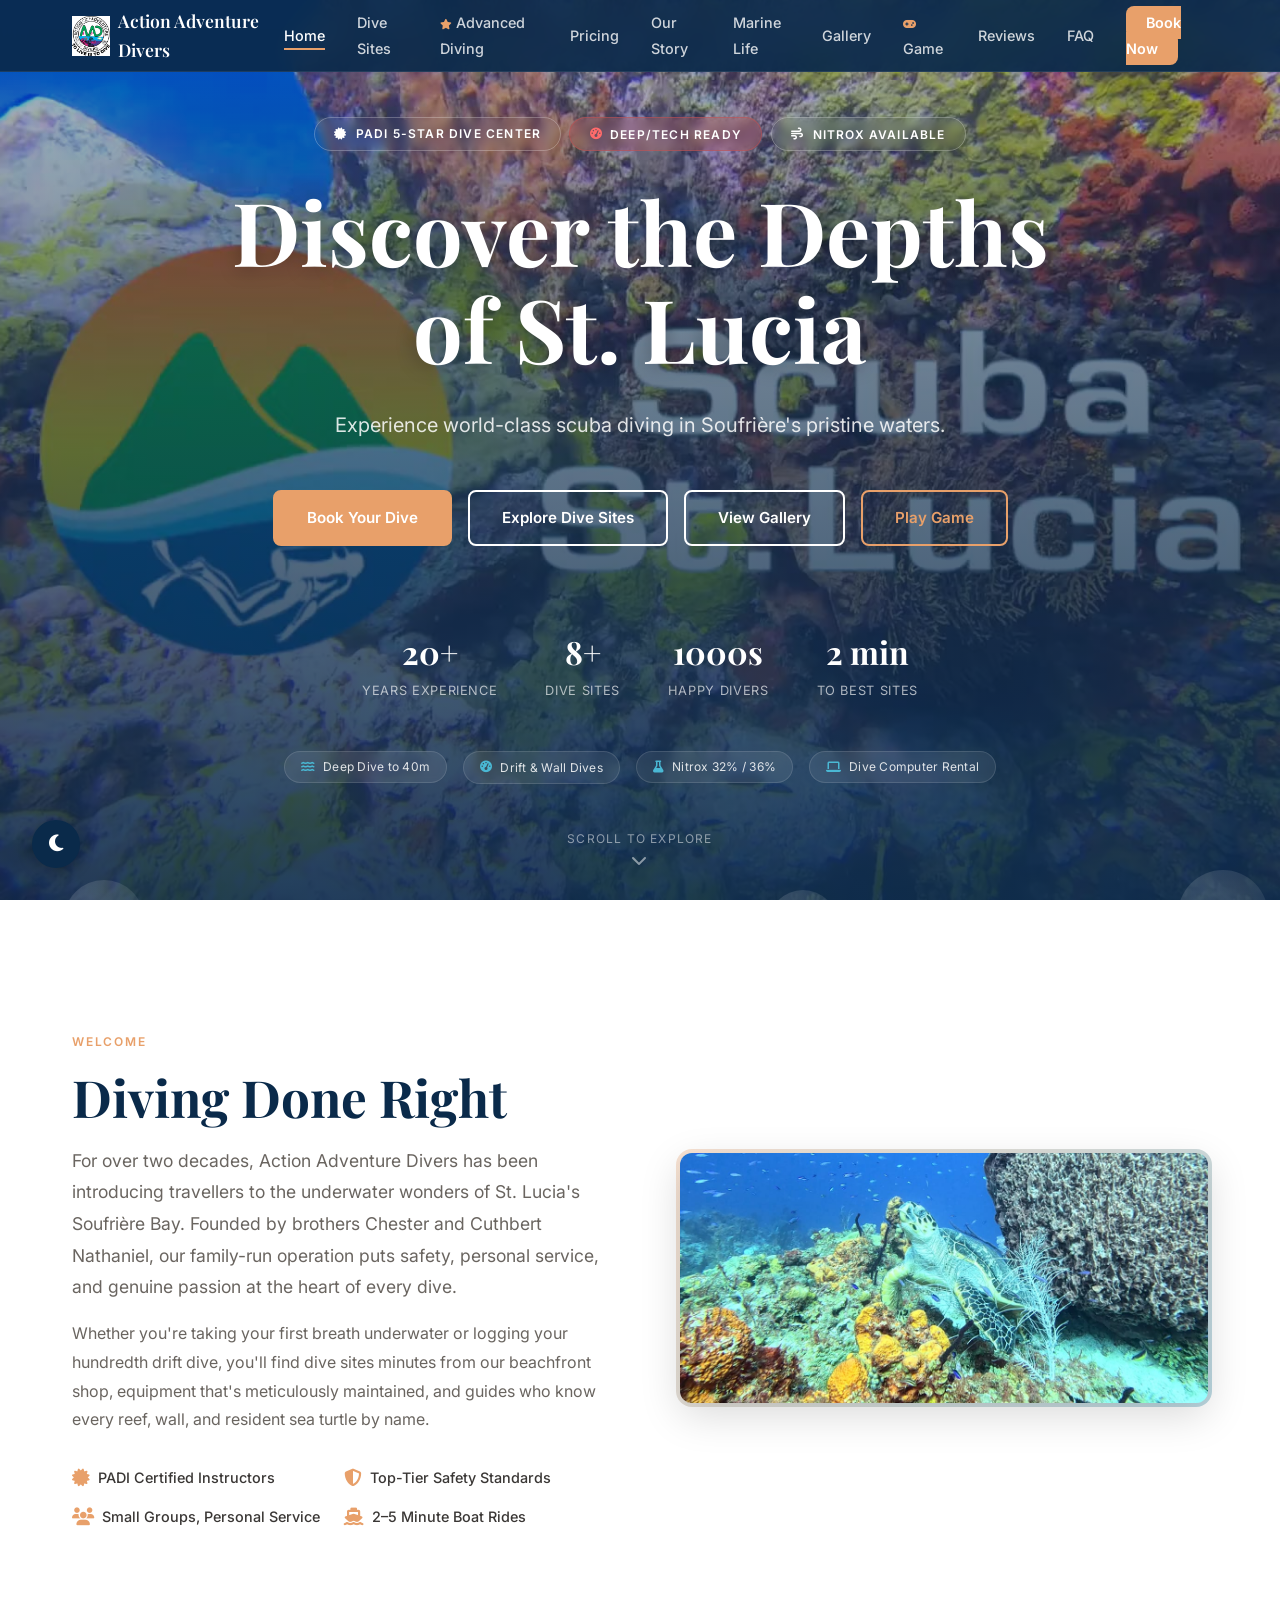
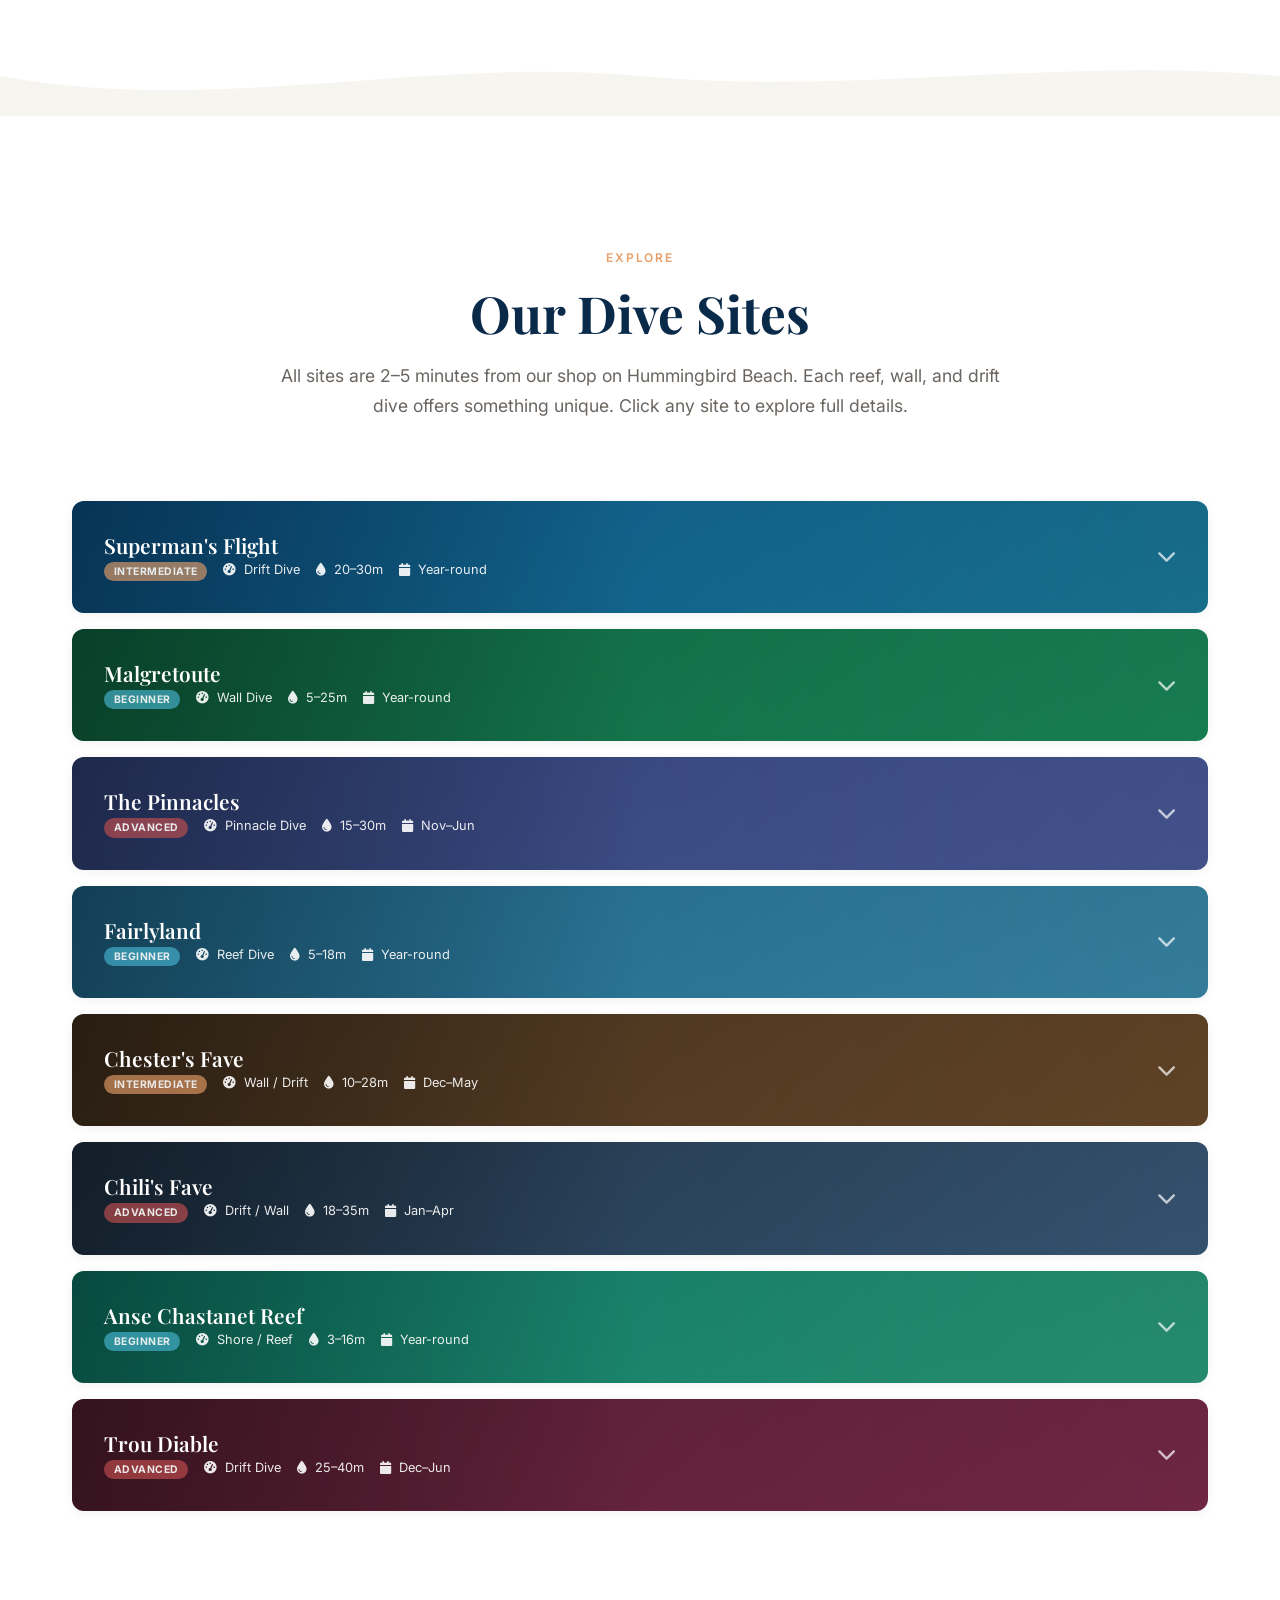
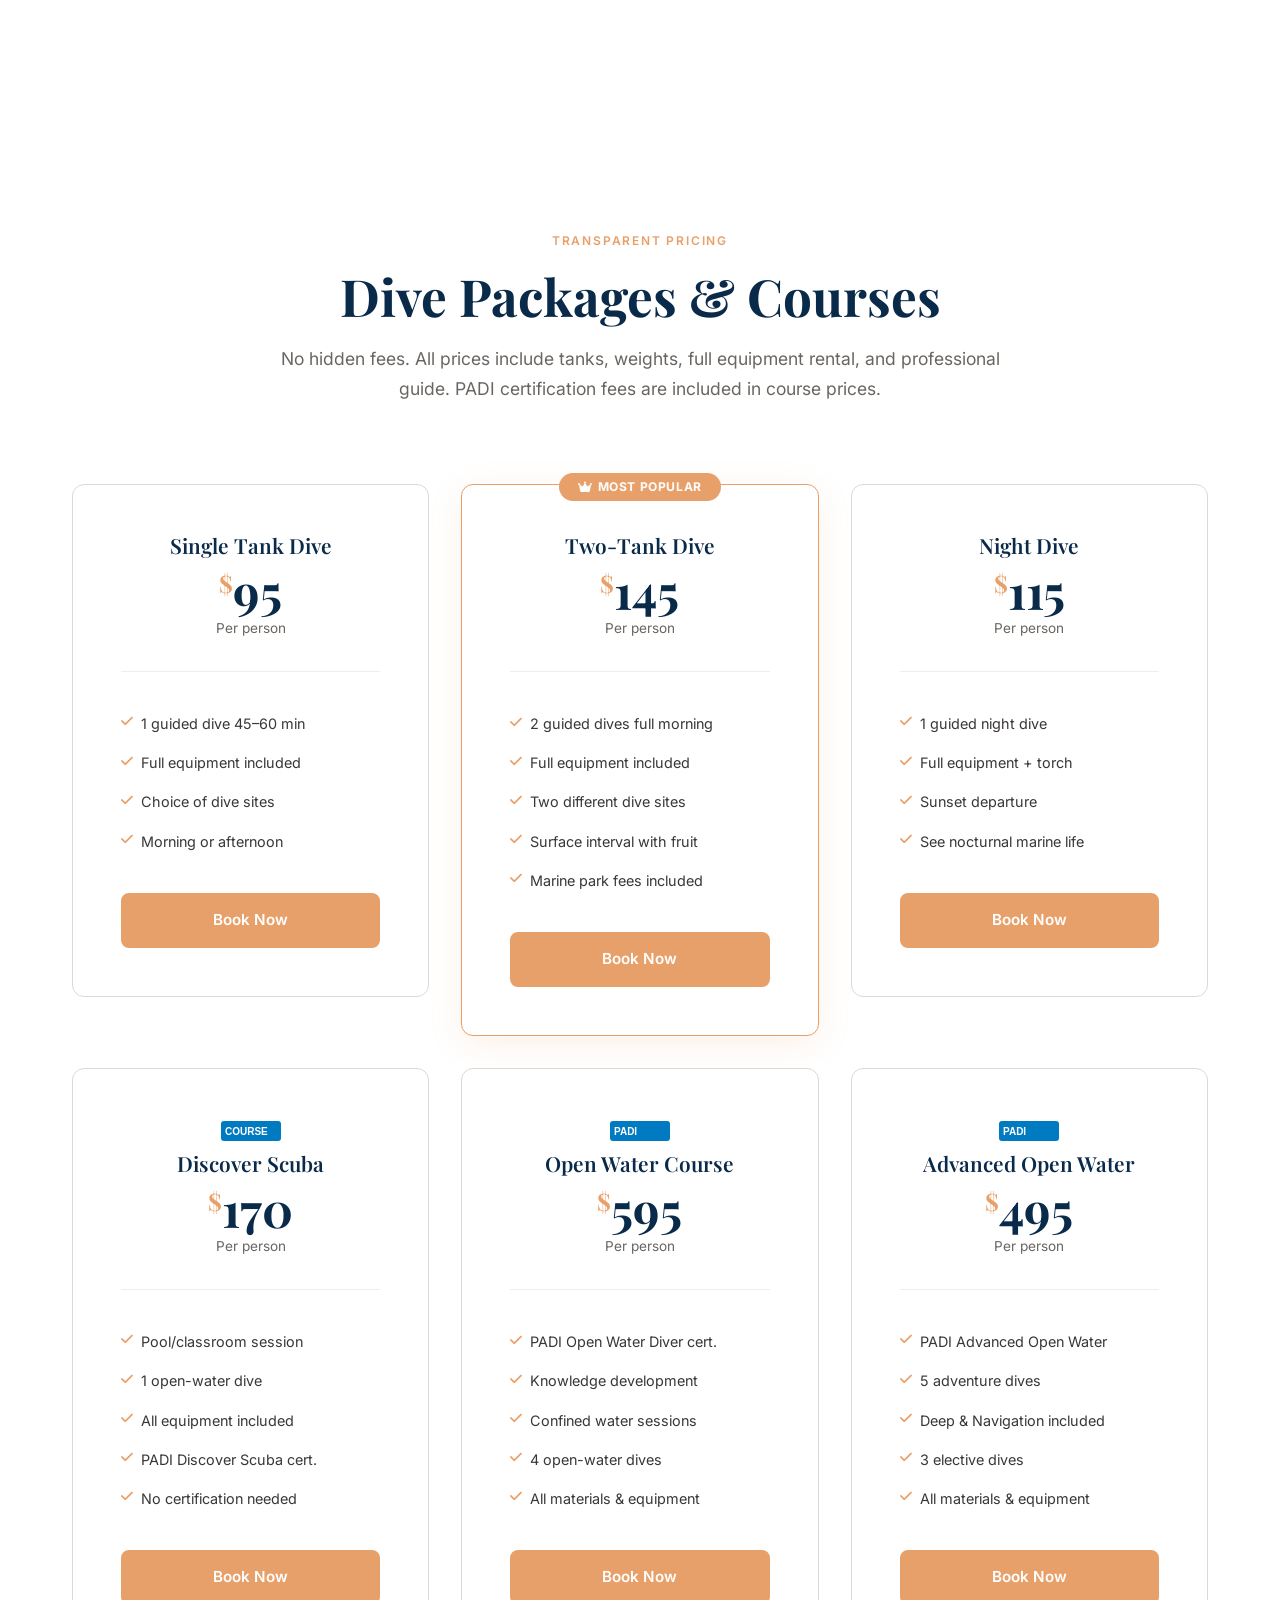
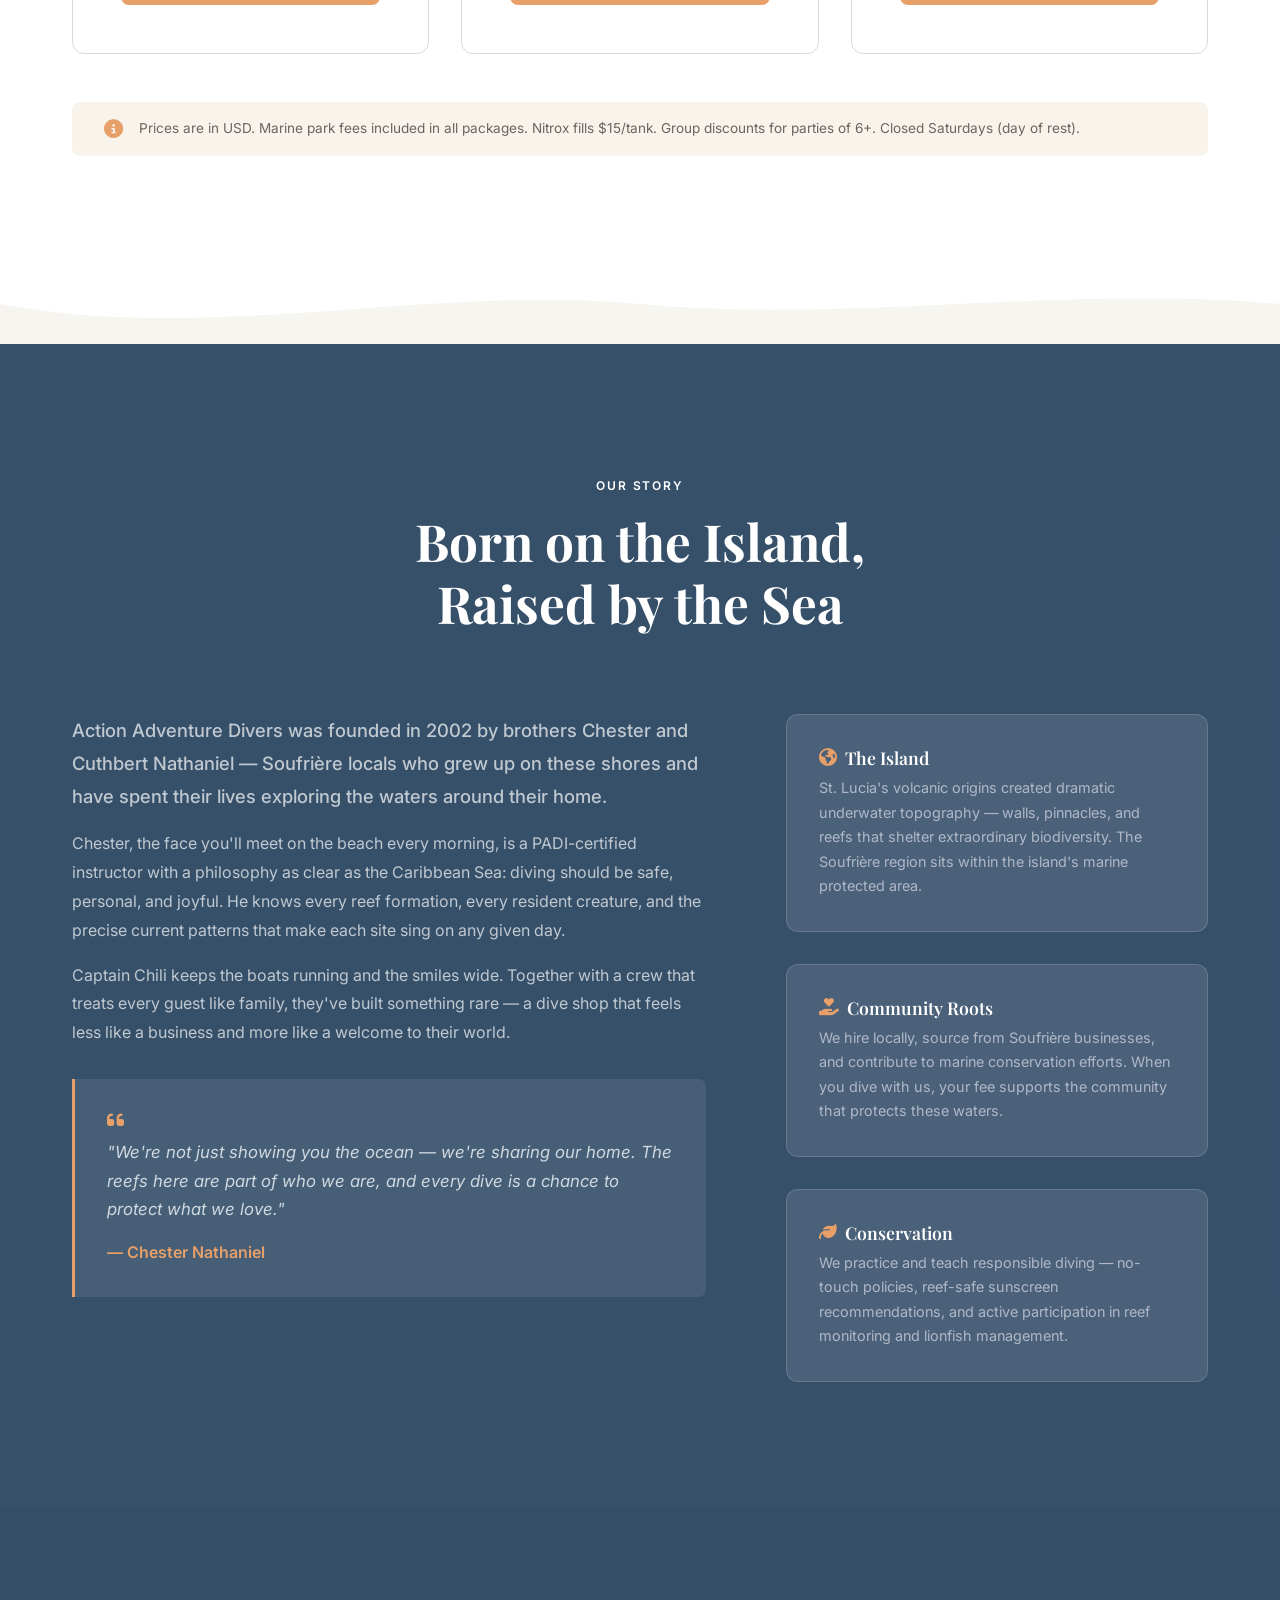
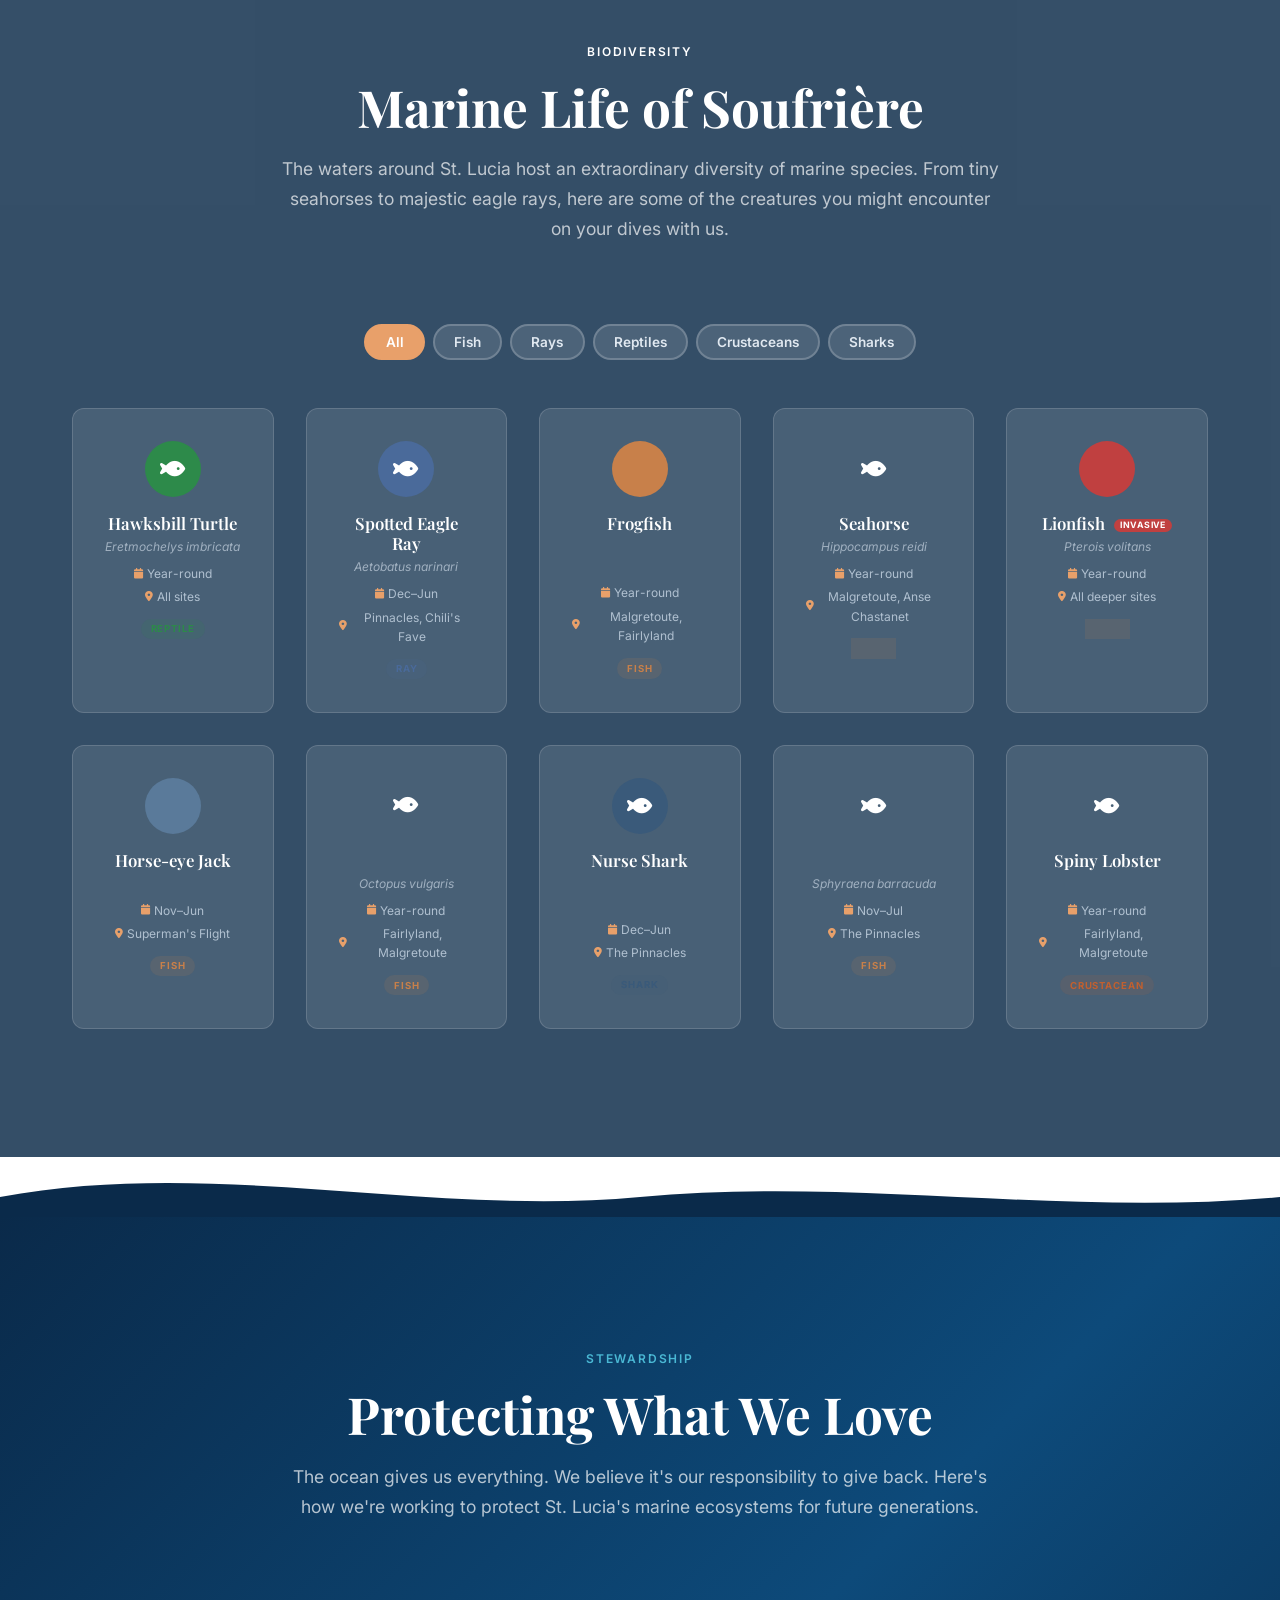
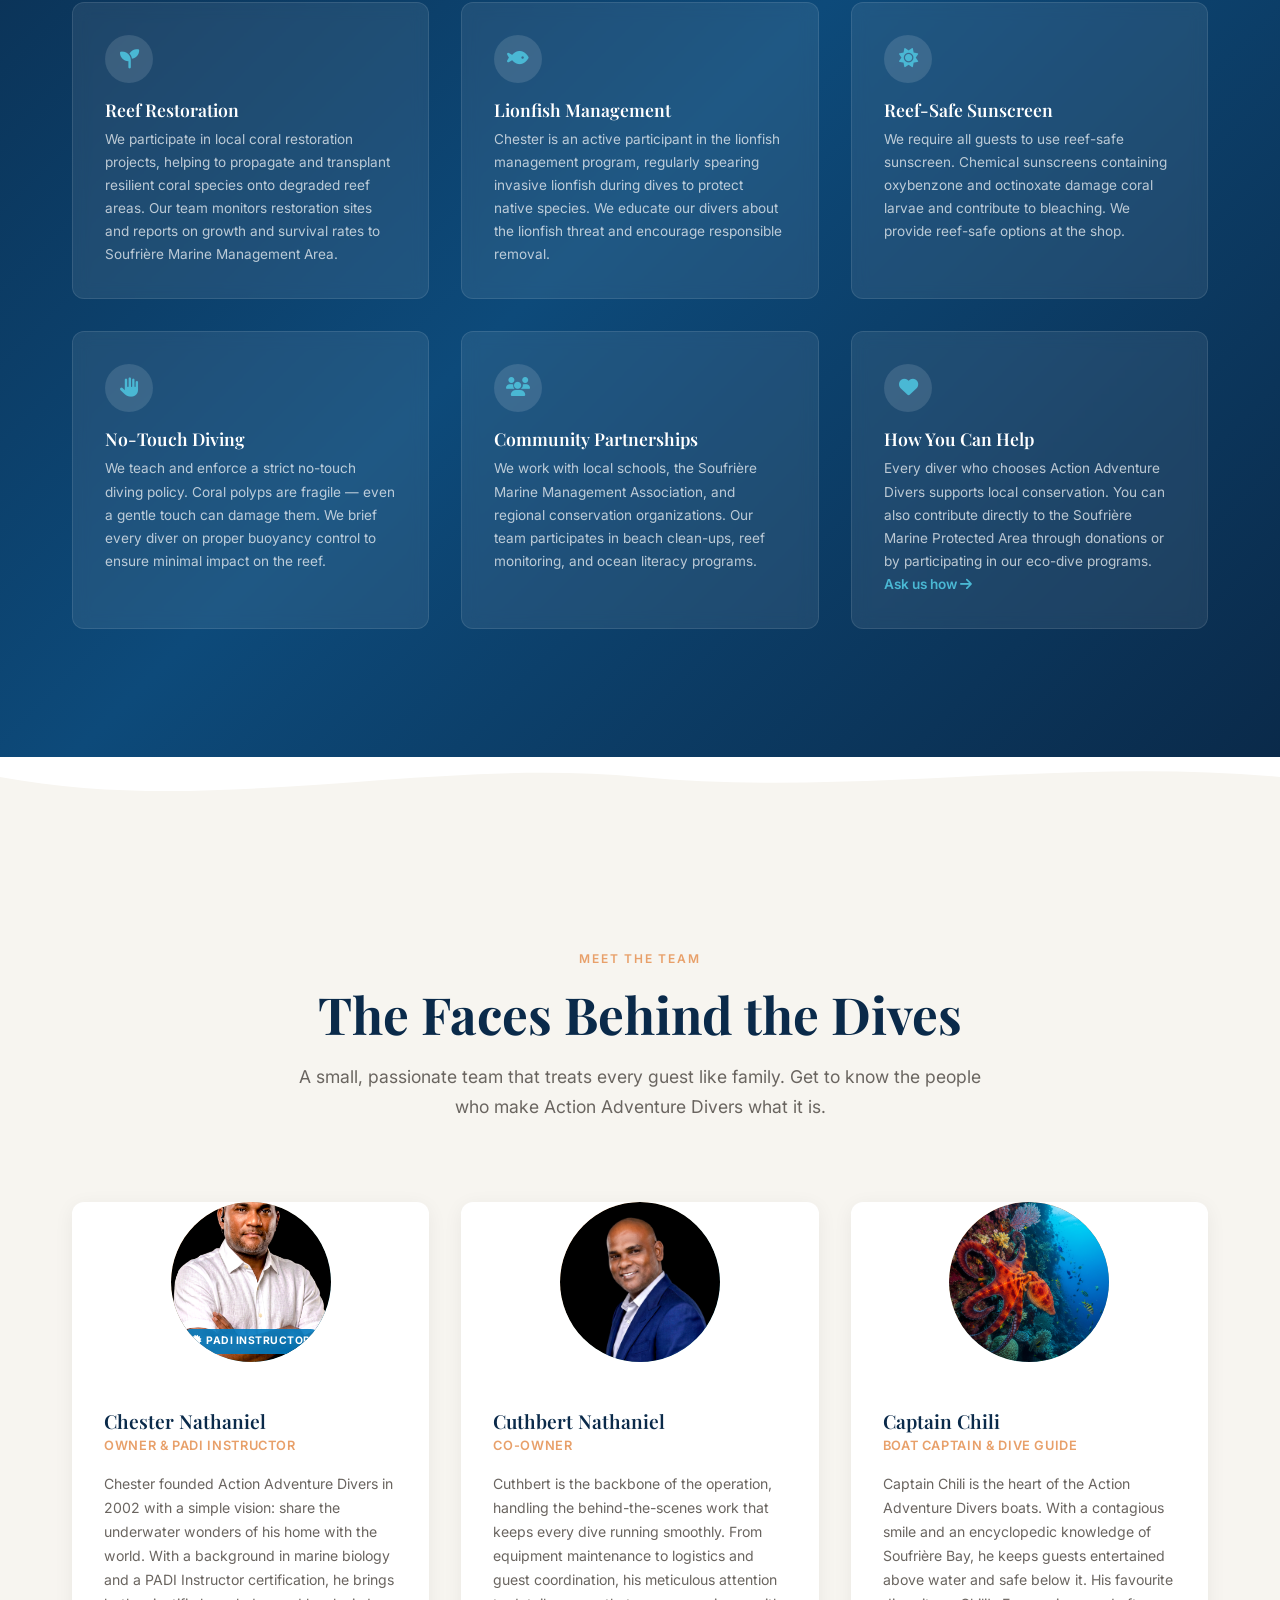
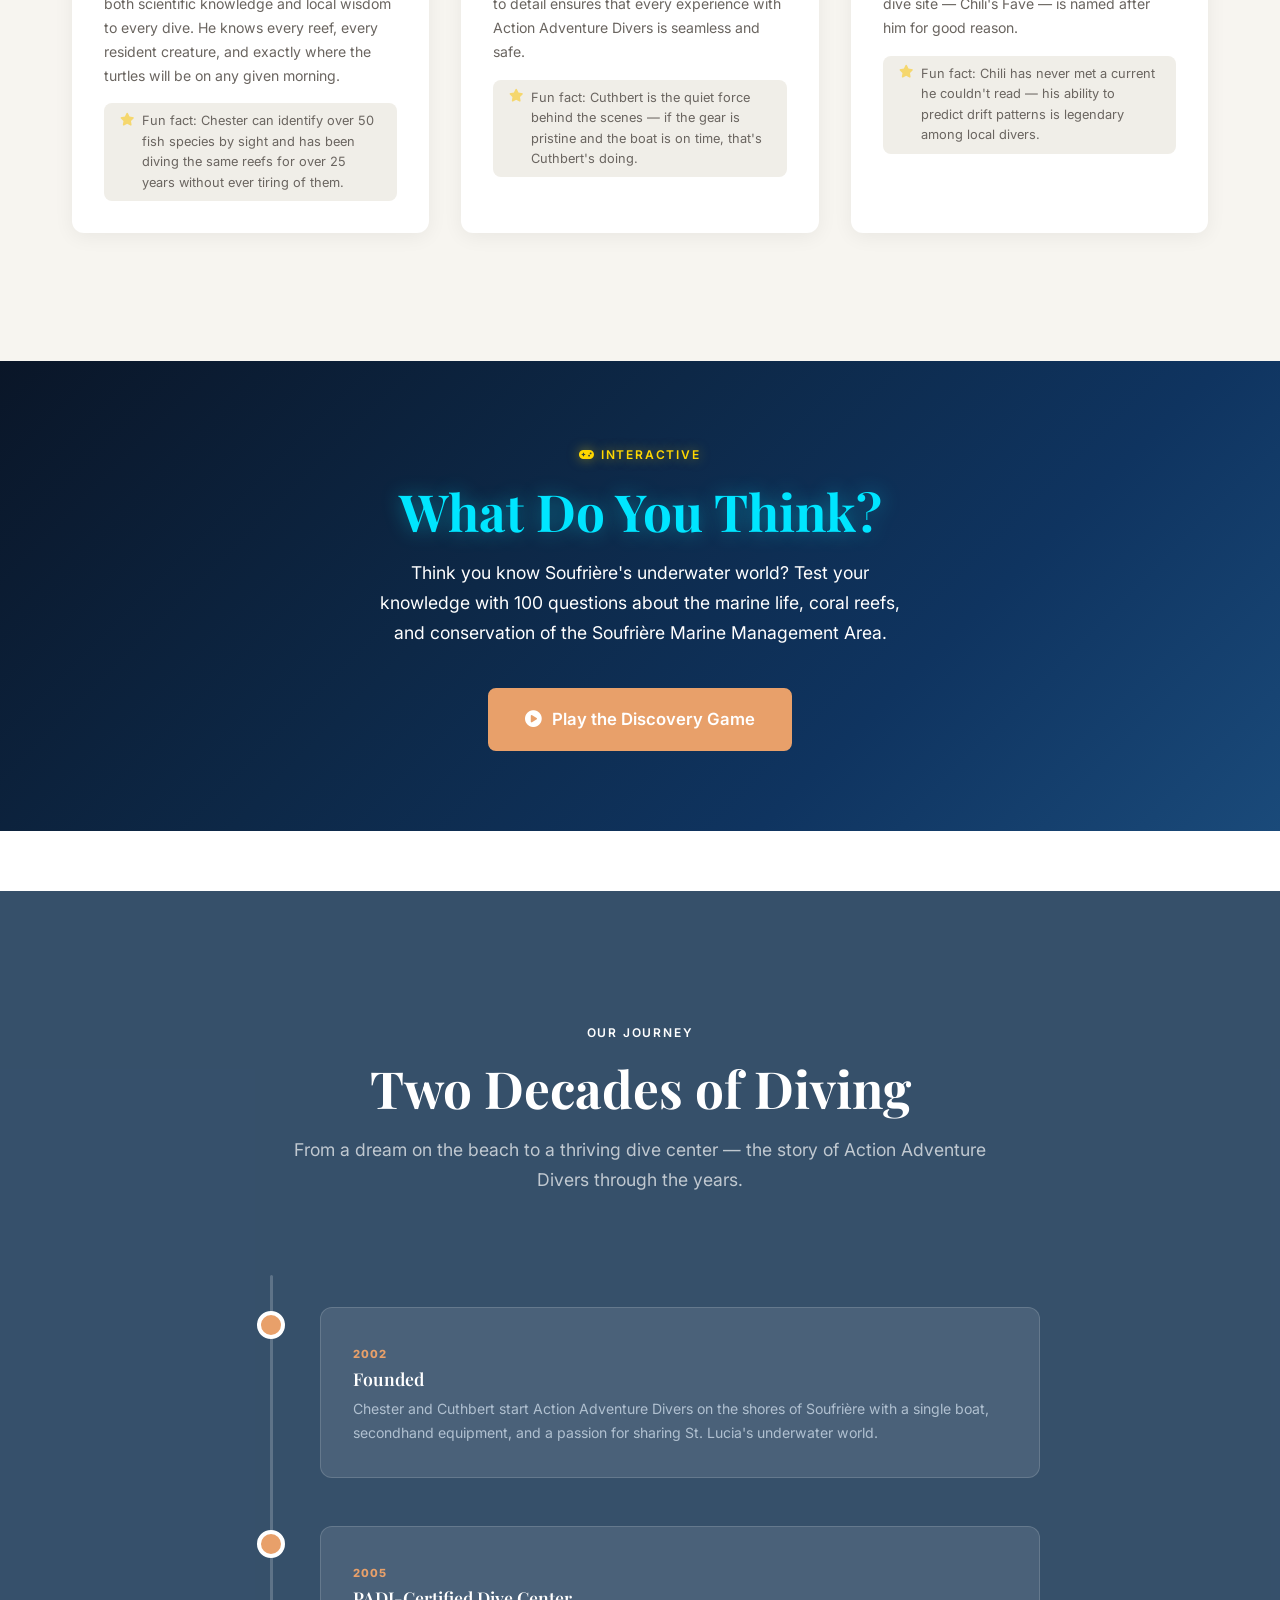
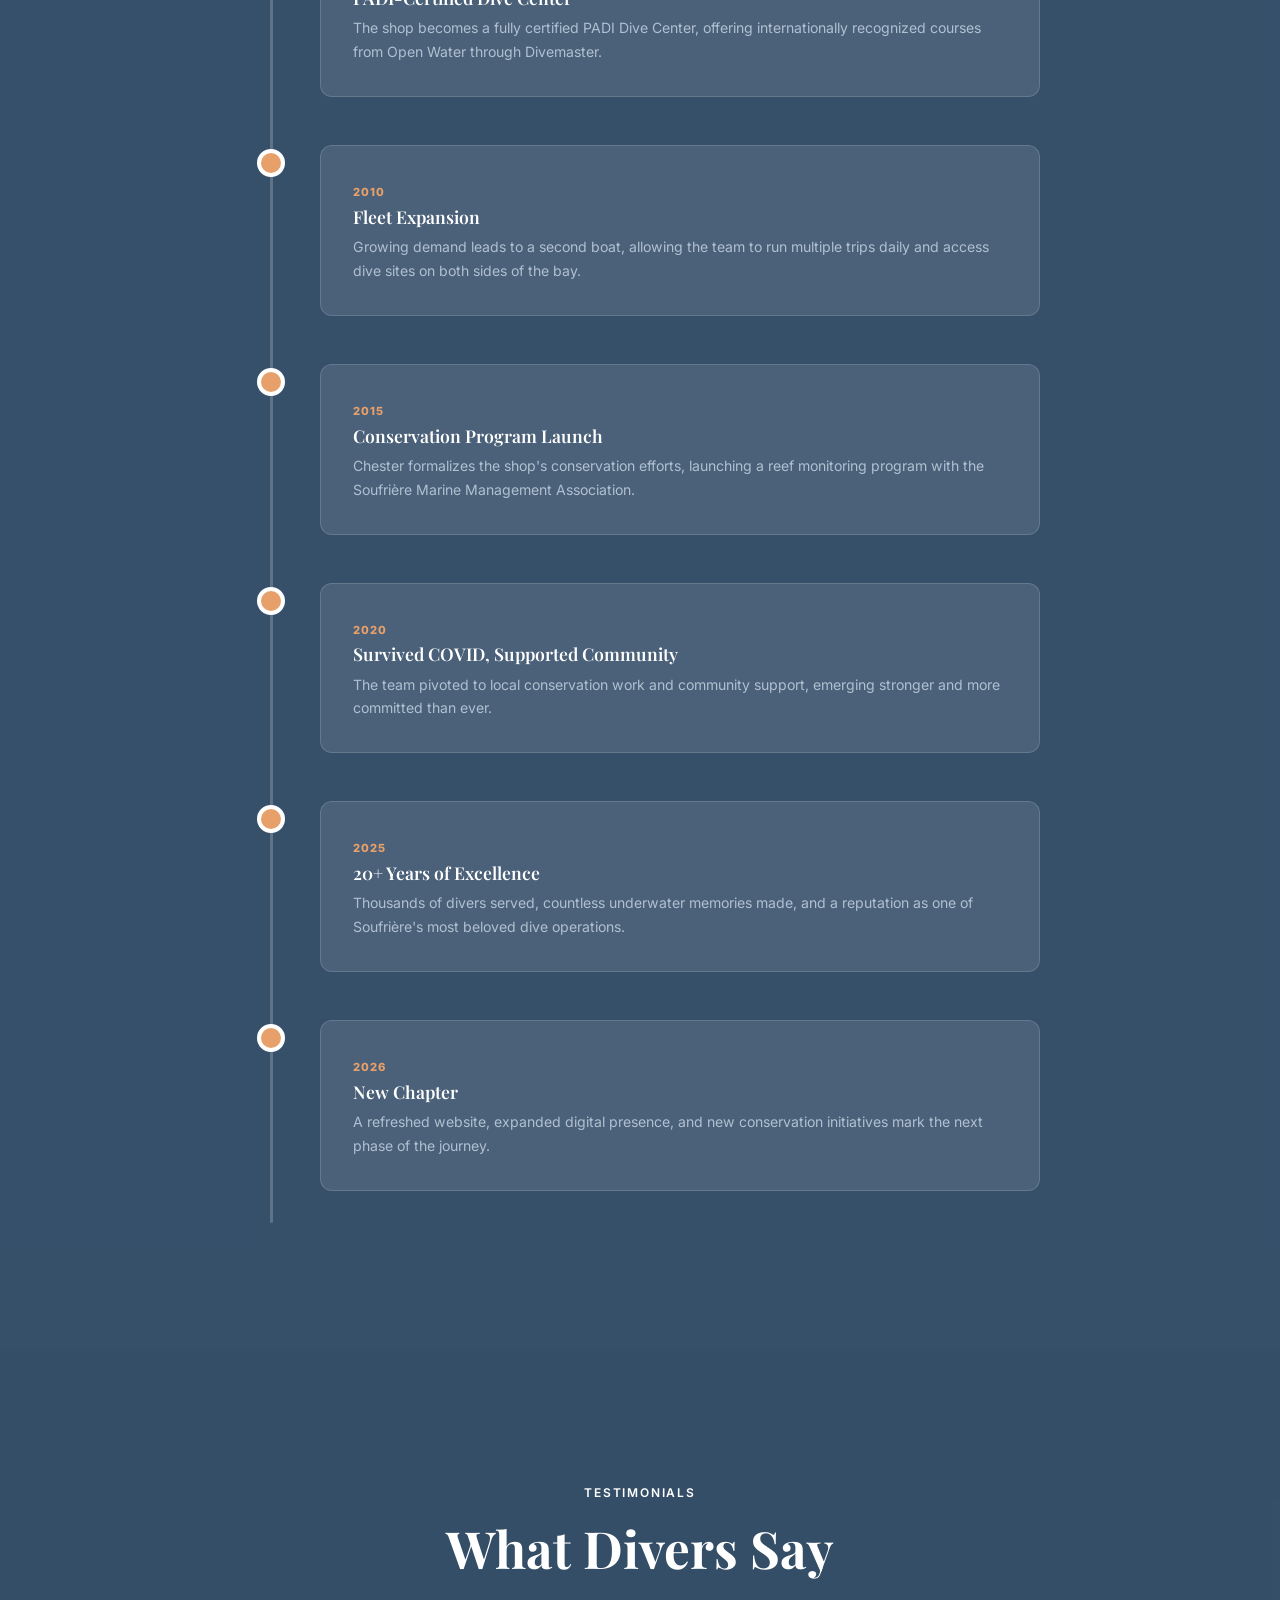
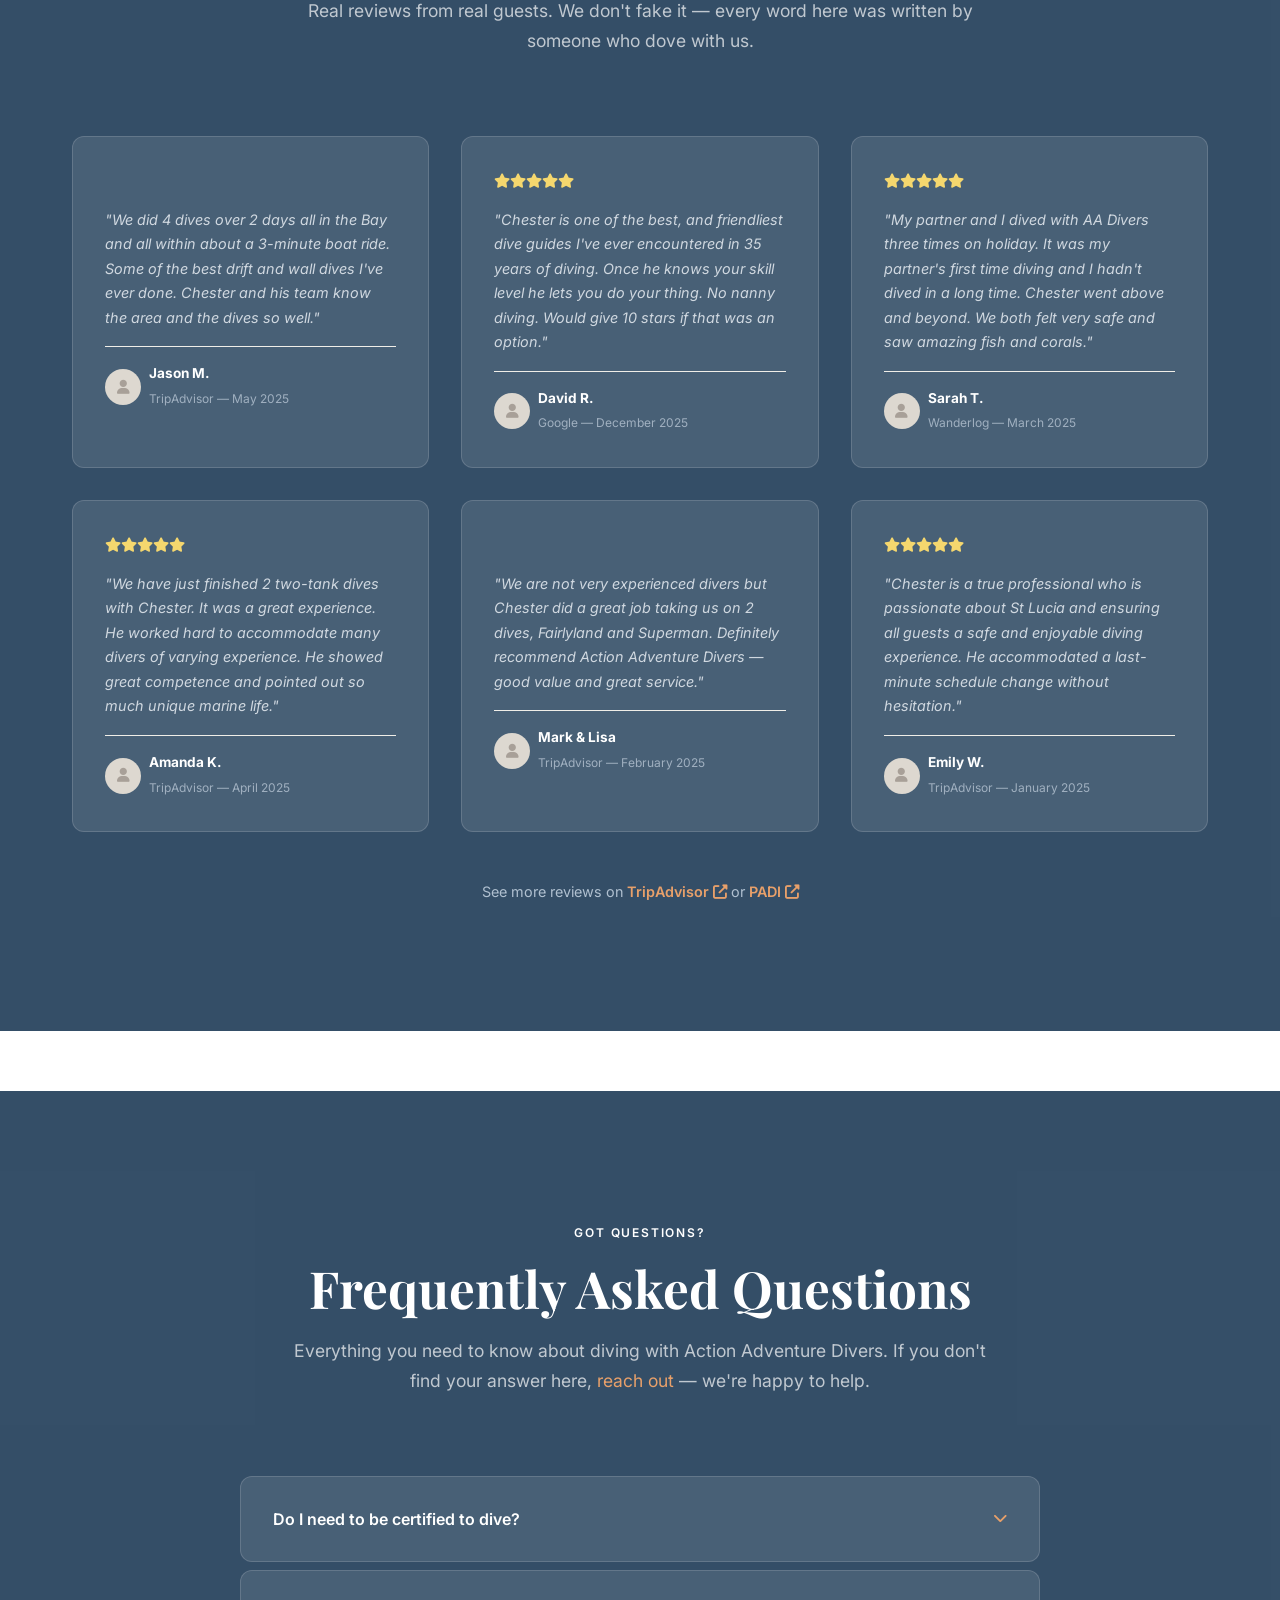
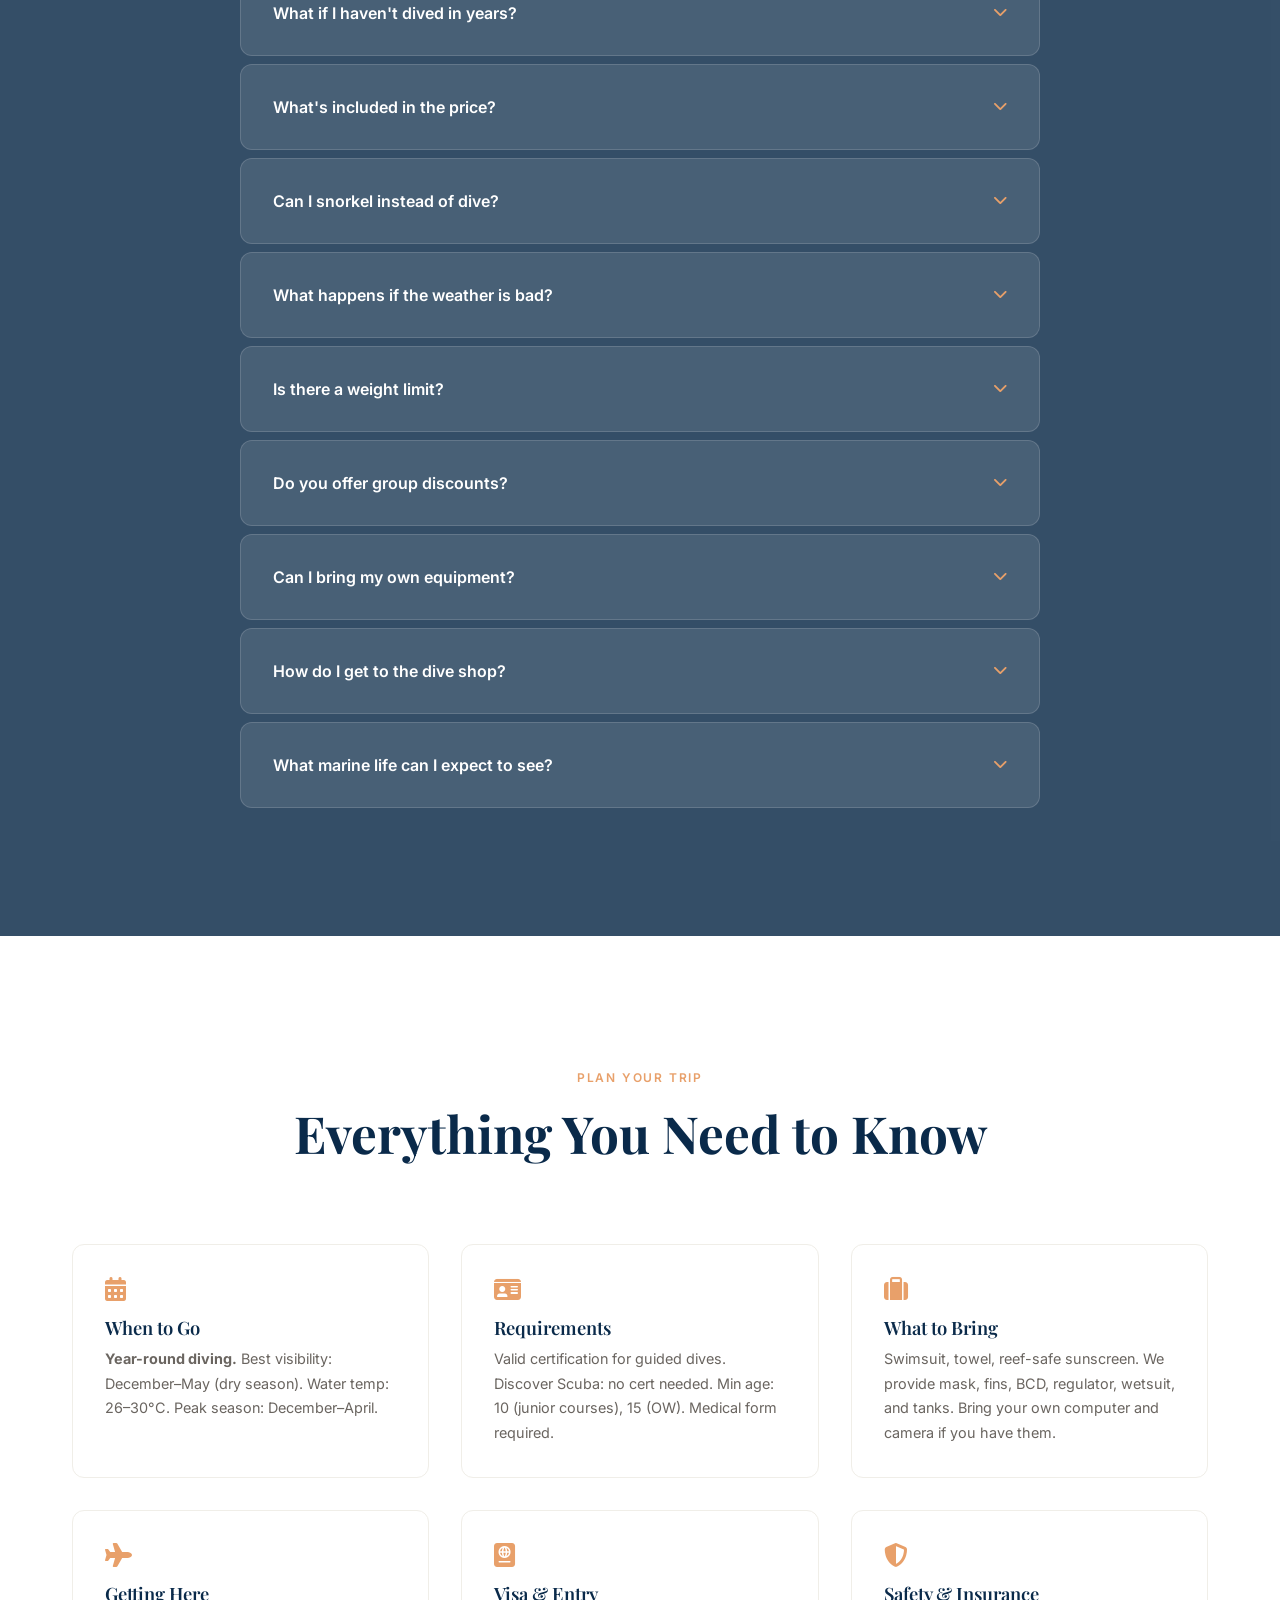
==== index.html @ 98c21754 "Publish clean Action Adventure Divers website" ====
﻿<!DOCTYPE html>
<html lang="en">
<head>
  <meta charset="UTF-8" />
  <meta name="viewport" content="width=device-width, initial-scale=1.0" />
  <title>Action Adventure Divers | St. Lucia Scuba Diving</title>
  <meta name="description" content="Experience world-class scuba diving in Soufrière, St. Lucia with Action Adventure Divers. PADI 5-Star Dive Center since 2002." />
  <meta name="keywords" content="scuba diving St Lucia, PADI courses Soufriere, dive shop St Lucia, Action Adventure Divers, PADI 5 Star dive center" />
  <link rel="icon" type="image/png" href="images/logo1.jpeg" />
  <link rel="stylesheet" href="css/style.css" />
  <link rel="preconnect" href="https://fonts.googleapis.com" />
  <link rel="preconnect" href="https://fonts.gstatic.com" crossorigin />
  <link href="https://fonts.googleapis.com/css2?family=Inter:wght@300;400;500;600;700;800&family=Playfair+Display:ital,wght@0,400;0,600;0,700;1,400&display=swap" rel="stylesheet" />
  <link rel="stylesheet" href="https://cdnjs.cloudflare.com/ajax/libs/font-awesome/6.5.0/css/all.min.css" />
  <script type="application/ld+json">
  {
    "@context": "https://schema.org",
    "@type": "LocalBusiness",
    "name": "Action Adventure Divers",
    "description": "PADI 5-Star Dive Center in Soufrière, St. Lucia",
    "url": "https://aadivers.net",
    "telephone": "+17584851317",
    "address": {
      "@type": "PostalAddress",
      "streetAddress": "Hummingbird Beach Resort, Mamin",
      "addressLocality": "Soufrière",
      "addressCountry": "LC"
    }
  }
  </script>
</head>
<body>

  <!-- Navigation -->
  <nav class="navbar" id="navbar">
    <div class="container nav-container">
      <a href="#home" class="nav-logo">
        <img src="images/logo1.jpeg" alt="Action Adventure Divers" class="logo-img" />
        <span class="logo-text">Action Adventure Divers</span>
      </a>
      <button class="nav-toggle" id="navToggle" aria-label="Toggle navigation">
        <span></span><span></span><span></span>
      </button>
      <ul class="nav-links" id="navLinks">
        <li><a href="#home" class="active">Home</a></li>
        <li><a href="#divesites">Dive Sites</a></li>
        <li><a href="#divesites"><i class="fas fa-star" style="color:var(--color-coral);font-size:0.65rem;"></i> Advanced Diving</a></li>
        <li><a href="#pricing">Pricing</a></li>
        <li><a href="#story">Our Story</a></li>
        <li><a href="#marinelife">Marine Life</a></li>
        <li><a href="gallery.html">Gallery</a></li>
        <li><a href="game/index.html"><i class="fas fa-gamepad" style="color:var(--color-coral);font-size:0.65rem;"></i> Game</a></li>
        <li><a href="#reviews">Reviews</a></li>
        <li><a href="#faq">FAQ</a></li>
        <li><a href="#contact" class="nav-cta">Book Now</a></li>
      </ul>
    </div>
  </nav>

  <!-- Hero Section -->
  <section class="hero" id="home">
    <video class="hero-video" autoplay muted loop playsinline poster="video/hero-bg-poster.jpg">
      <source src="video/dive-9-2-23.mp4" type="video/mp4" />
    </video>
    <div class="hero-overlay"></div>
    <div class="hero-bg"></div>
    <div class="bubbles"><div class="bubble"></div><div class="bubble"></div><div class="bubble"></div><div class="bubble"></div><div class="bubble"></div><div class="bubble"></div><div class="bubble"></div><div class="bubble"></div><div class="bubble"></div><div class="bubble"></div></div>
     <div class="container hero-content">
       <div class="hero-badges">
         <span class="hero-badge"><i class="fas fa-certificate"></i> PADI 5-Star Dive Center</span>
         <span class="hero-badge hero-badge--pro"><i class="fas fa-tachometer-alt"></i> Deep/Tech Ready</span>
         <span class="hero-badge"><i class="fas fa-wind"></i> Nitrox Available</span>
       </div>
       <h1 class="hero-title">Discover the Depths<br />of St. Lucia</h1>
       <p class="hero-subtitle">Experience world-class scuba diving in Soufrière's pristine waters.</p>
       <div class="hero-ctas">
          <a href="#contact" class="btn btn-primary">Book Your Dive</a>
          <a href="#divesites" class="btn btn-outline">Explore Dive Sites</a>
          <a href="gallery.html" class="btn btn-outline">View Gallery</a>
          <a href="game/index.html" class="btn btn-outline btn-game">Play Game</a>
       </div>
      <div class="hero-stats">
        <div class="stat"><span class="stat-number">20+</span><span class="stat-label">Years Experience</span></div>
        <div class="stat"><span class="stat-number">8+</span><span class="stat-label">Dive Sites</span></div>
        <div class="stat"><span class="stat-number">1000s</span><span class="stat-label">Happy Divers</span></div>
        <div class="stat"><span class="stat-number">2 min</span><span class="stat-label">To Best Sites</span></div>
      </div>
      <div class="hero-pro-stats">
        <div class="pro-stat"><i class="fas fa-water"></i><span>Deep Dive to 40m</span></div>
        <div class="pro-stat"><i class="fas fa-tachometer-alt"></i><span>Drift & Wall Dives</span></div>
        <div class="pro-stat"><i class="fas fa-flask"></i><span>Nitrox 32% / 36%</span></div>
        <div class="pro-stat"><i class="fas fa-laptop"></i><span>Dive Computer Rental</span></div>
      </div>
    </div>
    <div class="hero-scroll">
      <span>Scroll to explore</span>
      <i class="fas fa-chevron-down"></i>
    </div>
  </section>

  <!-- Welcome Section -->
  <section class="section welcome" id="welcome">
    <div class="container">
      <div class="welcome-grid">
        <div class="welcome-text">
          <span class="section-tag">Welcome</span>
          <h2 class="section-title">Diving Done Right</h2>
          <p class="section-desc">For over two decades, Action Adventure Divers has been introducing travellers to the underwater wonders of St. Lucia's Soufrière Bay. Founded by brothers Chester and Cuthbert Nathaniel, our family-run operation puts safety, personal service, and genuine passion at the heart of every dive.</p>
          <p>Whether you're taking your first breath underwater or logging your hundredth drift dive, you'll find dive sites minutes from our beachfront shop, equipment that's meticulously maintained, and guides who know every reef, wall, and resident sea turtle by name.</p>
          <div class="welcome-features">
            <div class="w-feature"><i class="fas fa-certificate"></i><span>PADI Certified Instructors</span></div>
            <div class="w-feature"><i class="fas fa-shield-alt"></i><span>Top-Tier Safety Standards</span></div>
            <div class="w-feature"><i class="fas fa-users"></i><span>Small Groups, Personal Service</span></div>
            <div class="w-feature"><i class="fas fa-ship"></i><span>2–5 Minute Boat Rides</span></div>
          </div>
        </div>
        <div class="welcome-image">
          <img src="images/welcome-bg.jpg" alt="Divers on the boat" class="welcome-img" />
        </div>
      </div>
    </div>
  </section>

  <!-- Wave Divider -->
  <div class="wave-divider"><svg viewBox="0 0 1440 60" preserveAspectRatio="none"><path d="M0,20 C240,60 480,0 720,20 C960,40 1200,0 1440,20 L1440,60 L0,60 Z" fill="var(--color-offwhite)"/></svg></div>

  <!-- Dive Sites Accordion -->
  <section class="section dive-sites" id="divesites">
    <div class="container">
      <div class="section-header">
        <span class="section-tag">Explore</span>
        <h2 class="section-title">Our Dive Sites</h2>
        <p class="section-desc">All sites are 2–5 minutes from our shop on Hummingbird Beach. Each reef, wall, and drift dive offers something unique. Click any site to explore full details.</p>
      </div>
      <div class="sites-accordion">

        <!-- Superman's Flight -->
        <div class="site-accordion-item">
          <button class="site-accordion-trigger" aria-expanded="false">
            <div class="site-accordion-preview" style="--grad: linear-gradient(135deg, #0a4a7a, #1a7a9a);">
              <div class="site-accordion-info">
                <h3 class="site-accordion-name">Superman's Flight</h3>
                <div class="site-accordion-meta">
                  <span class="site-badge intermediate">Intermediate</span>
                  <span><i class="fas fa-tachometer-alt"></i> Drift Dive</span>
                  <span><i class="fas fa-tint"></i> 20–30m</span>
                  <span><i class="fas fa-calendar"></i> Year-round</span>
                </div>
              </div>
              <i class="fas fa-chevron-down accordion-icon"></i>
            </div>
          </button>
          <div class="site-accordion-content">
            <div class="site-accordion-inner">
              <div class="site-detail-row">
                <div class="site-detail-main">
                  <h4><i class="fas fa-info-circle"></i> About This Dive</h4>
                  <p>Superman's Flight is the crown jewel of Soufrière's drift diving. Named for the sensation of flying as the current carries you along a dramatic underwater wall, this site delivers an exhilarating experience that keeps divers coming back year after year.</p>
                  <p>The dive begins at the southern edge of the marine protected area, where the bottom quickly drops from 12m to beyond 30m along a steep coral-covered wall. The current typically flows northward, allowing divers to glide effortlessly over gardens of vibrant tube sponges, sea fans, and massive barrel sponges while the wall drops away into the deep blue.</p>
                  <p>What makes Superman's Flight truly special is the consistency of marine life encounters. Horse-eye jacks swarm in glittering clouds, sea turtles graze on sponges, and spotted eagle rays cruise past at the edge of visibility. On exceptional days, you might spot a reef shark patrolling the deeper waters beyond the wall.</p>
                  <p>This is the site that inspired the name Action Adventure Divers — it's the dive that makes everyone feel like a superhero. Suitable for intermediate divers and above, the experience is both thrilling and safe under the guidance of our experienced team.</p>
                </div>
                <div class="site-detail-sidebar">
                  <h4><i class="fas fa-water"></i> Typical Conditions</h4>
                  <div class="conditions-list">
                    <div class="condition-item"><span class="condition-label">Current</span><span class="condition-value">Moderate 1–2 kt</span></div>
                    <div class="condition-item"><span class="condition-label">Visibility</span><span class="condition-value">15–30m</span></div>
                    <div class="condition-item"><span class="condition-label">Water Temp</span><span class="condition-value">26–30°C</span></div>
                    <div class="condition-item"><span class="condition-label">Duration</span><span class="condition-value">40–55 min</span></div>
                    <div class="condition-item"><span class="condition-label">Entry</span><span class="condition-value">Boat</span></div>
                  </div>
                </div>
              </div>
              <div class="site-detail-row">
                <div class="site-detail-half">
                  <h4><i class="fas fa-fish"></i> Marine Life</h4>
                  <div class="site-species-list">
                    <span class="species-icon"><i class="fas fa-fish"></i> Horse-eye Jack</span>
                    <span class="species-icon"><i class="fas fa-fish"></i> Green Sea Turtle</span>
                    <span class="species-icon"><i class="fas fa-fish"></i> Spotted Eagle Ray</span>
                    <span class="species-icon"><i class="fas fa-fish"></i> Barracuda</span>
                    <span class="species-icon"><i class="fas fa-fish"></i> Creole Wrasse</span>
                    <span class="species-icon"><i class="fas fa-fish"></i> Stoplight Parrotfish</span>
                  </div>
                </div>
                <div class="site-detail-half">
                  <h4><i class="fas fa-calendar-alt"></i> Best Season</h4>
                  <div class="season-chart">
                    <div class="season-month"><span>J</span><div class="season-track"><div class="season-fill best" style="height:100%"></div></div></div>
                    <div class="season-month"><span>F</span><div class="season-track"><div class="season-fill best" style="height:100%"></div></div></div>
                    <div class="season-month"><span>M</span><div class="season-track"><div class="season-fill best" style="height:100%"></div></div></div>
                    <div class="season-month"><span>A</span><div class="season-track"><div class="season-fill best" style="height:100%"></div></div></div>
                    <div class="season-month"><span>M</span><div class="season-track"><div class="season-fill good" style="height:75%"></div></div></div>
                    <div class="season-month"><span>J</span><div class="season-track"><div class="season-fill good" style="height:60%"></div></div></div>
                    <div class="season-month"><span>J</span><div class="season-track"><div class="season-fill good" style="height:50%"></div></div></div>
                    <div class="season-month"><span>A</span><div class="season-track"><div class="season-fill good" style="height:60%"></div></div></div>
                    <div class="season-month"><span>S</span><div class="season-track"><div class="season-fill good" style="height:65%"></div></div></div>
                    <div class="season-month"><span>O</span><div class="season-track"><div class="season-fill good" style="height:70%"></div></div></div>
                    <div class="season-month"><span>N</span><div class="season-track"><div class="season-fill best" style="height:90%"></div></div></div>
                    <div class="season-month"><span>D</span><div class="season-track"><div class="season-fill best" style="height:100%"></div></div></div>
                  </div>
                </div>
              </div>
              <div class="site-detail-row">
                <div class="site-detail-half">
                  <h4><i class="fas fa-chart-line"></i> Depth Profile</h4>
                  <div class="depth-profile"><div class="depth-wall"><div class="depth-marker" style="height:20%"><span>Shallow</span></div><div class="depth-marker" style="height:50%"><span>Reef 15m</span></div><div class="depth-marker" style="height:100%"><span>Wall 30m+</span></div></div></div>
                </div>
                <div class="site-detail-half">
                  <h4><i class="fas fa-images"></i> Photo Gallery</h4>
                  <div class="site-photos">
                    <img src="images/b5d250834_generated_image.png" alt="Superman's Flight dive site" class="site-photo-img" />
                    <img src="images/aa3959df2_generated_image.png" alt="Superman's Flight wall dive" class="site-photo-img" />
                    <img src="images/b1afd787f_generated_image.png" alt="Superman's Flight marine life" class="site-photo-img" />
                    <img src="images/313401408_generated_image.png" alt="Superman's Flight drift dive" class="site-photo-img" />
                  </div>
                </div>
              </div>
              <a href="#contact" class="btn btn-primary site-book-btn">Book This Dive <i class="fas fa-arrow-right"></i></a>
            </div>
          </div>
        </div>

        <!-- Malgretoute -->
        <div class="site-accordion-item">
          <button class="site-accordion-trigger" aria-expanded="false">
            <div class="site-accordion-preview" style="--grad: linear-gradient(135deg, #0d5a3a, #1a8a5a);">
              <div class="site-accordion-info">
                <h3 class="site-accordion-name">Malgretoute</h3>
                <div class="site-accordion-meta">
                  <span class="site-badge beginner">Beginner</span>
                  <span><i class="fas fa-tachometer-alt"></i> Wall Dive</span>
                  <span><i class="fas fa-tint"></i> 5–25m</span>
                  <span><i class="fas fa-calendar"></i> Year-round</span>
                </div>
              </div>
              <i class="fas fa-chevron-down accordion-icon"></i>
            </div>
          </button>
          <div class="site-accordion-content">
            <div class="site-accordion-inner">
              <div class="site-detail-row">
                <div class="site-detail-main">
                  <h4><i class="fas fa-info-circle"></i> About This Dive</h4>
                  <p>Malgretoute is the quintessential St. Lucia wall dive — accessible, beautiful, and teeming with life. Its gentle slope makes it one of the most versatile sites in Soufrière, welcoming beginners while offering plenty for experienced divers willing to go deeper.</p>
                  <p>The reef starts in just 5m of water, making it ideal for Discover Scuba participants and those easing back into diving. As you descend along the sandy slope, the coral cover becomes denser, transitioning from scattered boulder coral to a magnificent wall face draped in soft corals, rope sponges, and dense sea fans at around 18m.</p>
                  <p>Malgretoute is particularly famous for its macro life. Patient photographers can find seahorses clinging to sea fans, frogfish camouflaged among sponges, and octopus peeking from crevices. The site is also a reliable spot for turtle encounters — several green sea turtles have been resident here for years.</p>
                  <p>With calm conditions most of the year and excellent visibility, Malgretoute is often our first-choice site for check-out dives, refresher courses, and anyone wanting a relaxed, visually stunning introduction to St. Lucia's underwater world.</p>
                </div>
                <div class="site-detail-sidebar">
                  <h4><i class="fas fa-water"></i> Typical Conditions</h4>
                  <div class="conditions-list">
                    <div class="condition-item"><span class="condition-label">Current</span><span class="condition-value">Mild 0–1 kt</span></div>
                    <div class="condition-item"><span class="condition-label">Visibility</span><span class="condition-value">12–25m</span></div>
                    <div class="condition-item"><span class="condition-label">Water Temp</span><span class="condition-value">26–30°C</span></div>
                    <div class="condition-item"><span class="condition-label">Duration</span><span class="condition-value">45–60 min</span></div>
                    <div class="condition-item"><span class="condition-label">Entry</span><span class="condition-value">Boat/Shore</span></div>
                  </div>
                </div>
              </div>
              <div class="site-detail-row">
                <div class="site-detail-half">
                  <h4><i class="fas fa-fish"></i> Marine Life</h4>
                  <div class="site-species-list">
                    <span class="species-icon"><i class="fas fa-fish"></i> Seahorse</span>
                    <span class="species-icon"><i class="fas fa-fish"></i> Frogfish</span>
                    <span class="species-icon"><i class="fas fa-fish"></i> Green Sea Turtle</span>
                    <span class="species-icon"><i class="fas fa-fish"></i> Octopus</span>
                    <span class="species-icon"><i class="fas fa-fish"></i> Spiny Lobster</span>
                    <span class="species-icon"><i class="fas fa-fish"></i> French Angelfish</span>
                  </div>
                </div>
                <div class="site-detail-half">
                  <h4><i class="fas fa-calendar-alt"></i> Best Season</h4>
                  <div class="season-chart">
                    <div class="season-month"><span>J</span><div class="season-track"><div class="season-fill best" style="height:95%"></div></div></div>
                    <div class="season-month"><span>F</span><div class="season-track"><div class="season-fill best" style="height:100%"></div></div></div>
                    <div class="season-month"><span>M</span><div class="season-track"><div class="season-fill best" style="height:100%"></div></div></div>
                    <div class="season-month"><span>A</span><div class="season-track"><div class="season-fill best" style="height:95%"></div></div></div>
                    <div class="season-month"><span>M</span><div class="season-track"><div class="season-fill good" style="height:70%"></div></div></div>
                    <div class="season-month"><span>J</span><div class="season-track"><div class="season-fill good" style="height:55%"></div></div></div>
                    <div class="season-month"><span>J</span><div class="season-track"><div class="season-fill good" style="height:45%"></div></div></div>
                    <div class="season-month"><span>A</span><div class="season-track"><div class="season-fill good" style="height:55%"></div></div></div>
                    <div class="season-month"><span>S</span><div class="season-track"><div class="season-fill good" style="height:60%"></div></div></div>
                    <div class="season-month"><span>O</span><div class="season-track"><div class="season-fill good" style="height:65%"></div></div></div>
                    <div class="season-month"><span>N</span><div class="season-track"><div class="season-fill best" style="height:85%"></div></div></div>
                    <div class="season-month"><span>D</span><div class="season-track"><div class="season-fill best" style="height:95%"></div></div></div>
                  </div>
                </div>
              </div>
              <div class="site-detail-row">
                <div class="site-detail-half">
                  <h4><i class="fas fa-chart-line"></i> Depth Profile</h4>
                  <div class="depth-profile"><div class="depth-wall"><div class="depth-marker" style="height:15%"><span>Reef Flat 5m</span></div><div class="depth-marker" style="height:50%"><span>Slope 15m</span></div><div class="depth-marker" style="height:85%"><span>Wall 25m</span></div></div></div>
                </div>
                <div class="site-detail-half">
                  <h4><i class="fas fa-images"></i> Photo Gallery</h4>
                  <div class="site-photos">
                    <img src="images/45d19c6e0_generated_image.png" alt="Malgretoute reef" class="site-photo-img" />
                    <img src="images/f916d02fd_generated_image.png" alt="Malgretoute seahorse" class="site-photo-img" />
                    <img src="images/9f40dbef2_generated_image.png" alt="Malgretoute turtle" class="site-photo-img" />
                    <img src="images/650c01671_generated_image.png" alt="Malgretoute coral" class="site-photo-img" />
                  </div>
                </div>
              </div>
              <a href="#contact" class="btn btn-primary site-book-btn">Book This Dive <i class="fas fa-arrow-right"></i></a>
            </div>
          </div>
        </div>

        <!-- The Pinnacles -->
        <div class="site-accordion-item">
          <button class="site-accordion-trigger" aria-expanded="false">
            <div class="site-accordion-preview" style="--grad: linear-gradient(135deg, #2a3a6a, #4a5a9a);">
              <div class="site-accordion-info">
                <h3 class="site-accordion-name">The Pinnacles</h3>
                <div class="site-accordion-meta">
                  <span class="site-badge advanced">Advanced</span>
                  <span><i class="fas fa-tachometer-alt"></i> Pinnacle Dive</span>
                  <span><i class="fas fa-tint"></i> 15–30m</span>
                  <span><i class="fas fa-calendar"></i> Nov–Jun</span>
                </div>
              </div>
              <i class="fas fa-chevron-down accordion-icon"></i>
            </div>
          </button>
          <div class="site-accordion-content">
            <div class="site-accordion-inner">
              <div class="site-detail-row">
                <div class="site-detail-main">
                  <h4><i class="fas fa-info-circle"></i> About This Dive</h4>
                  <p>The Pinnacles is a truly dramatic dive site featuring three ancient volcanic spires that rise from the sandy sea floor like underwater cathedrals. This advanced site rewards experienced divers with some of the most exciting topography in Soufrière Bay.</p>
                  <p>The pinnacles start at around 15m and descend to over 30m, with the main spires surrounded by boulder fields and sandy channels. Each pinnacle is densely covered in marine growth — orange cup corals, rope sponges, and black coral trees cling to the steep faces, while clouds of small reef fish swirl around the summits.</p>
                  <p>This site is famous for larger pelagics. Barracuda hang in the water column at the edge of visibility, horse-eye jacks form massive bait balls during the hunting season, and nurse sharks are frequently found resting in the sandy gullies between the pinnacles. The swim-throughs at the base of the spires add an element of exploration.</p>
                  <p>The Pinnacles require good buoyancy control due to the variable depths and swim-throughs. The topography creates localized currents that can shift during the dive, making this a site best suited for Advanced Open Water divers and above. The rewards are unmatched.</p>
                </div>
                <div class="site-detail-sidebar">
                  <h4><i class="fas fa-water"></i> Typical Conditions</h4>
                  <div class="conditions-list">
                    <div class="condition-item"><span class="condition-label">Current</span><span class="condition-value">Moderate 1–2 kt</span></div>
                    <div class="condition-item"><span class="condition-label">Visibility</span><span class="condition-value">18–30m</span></div>
                    <div class="condition-item"><span class="condition-label">Water Temp</span><span class="condition-value">26–29°C</span></div>
                    <div class="condition-item"><span class="condition-label">Duration</span><span class="condition-value">35–50 min</span></div>
                    <div class="condition-item"><span class="condition-label">Entry</span><span class="condition-value">Boat</span></div>
                  </div>
                </div>
              </div>
              <div class="site-detail-row">
                <div class="site-detail-half">
                  <h4><i class="fas fa-fish"></i> Marine Life</h4>
                  <div class="site-species-list">
                    <span class="species-icon"><i class="fas fa-fish"></i> Barracuda</span>
                    <span class="species-icon"><i class="fas fa-fish"></i> Nurse Shark</span>
                    <span class="species-icon"><i class="fas fa-fish"></i> Horse-eye Jack</span>
                    <span class="species-icon"><i class="fas fa-fish"></i> Spotted Eagle Ray</span>
                    <span class="species-icon"><i class="fas fa-fish"></i> Creole Wrasse</span>
                    <span class="species-icon"><i class="fas fa-fish"></i> Black Coral</span>
                  </div>
                </div>
                <div class="site-detail-half">
                  <h4><i class="fas fa-calendar-alt"></i> Best Season</h4>
                  <div class="season-chart">
                    <div class="season-month"><span>J</span><div class="season-track"><div class="season-fill good" style="height:30%"></div></div></div>
                    <div class="season-month"><span>F</span><div class="season-track"><div class="season-fill good" style="height:40%"></div></div></div>
                    <div class="season-month"><span>M</span><div class="season-track"><div class="season-fill good" style="height:50%"></div></div></div>
                    <div class="season-month"><span>A</span><div class="season-track"><div class="season-fill good" style="height:50%"></div></div></div>
                    <div class="season-month"><span>M</span><div class="season-track"><div class="season-fill best" style="height:75%"></div></div></div>
                    <div class="season-month"><span>J</span><div class="season-track"><div class="season-fill best" style="height:100%"></div></div></div>
                    <div class="season-month"><span>J</span><div class="season-track"><div class="season-fill best" style="height:40%"></div></div></div>
                    <div class="season-month"><span>A</span><div class="season-track"><div class="season-fill good" style="height:30%"></div></div></div>
                    <div class="season-month"><span>S</span><div class="season-track"><div class="season-fill good" style="height:35%"></div></div></div>
                    <div class="season-month"><span>O</span><div class="season-track"><div class="season-fill good" style="height:40%"></div></div></div>
                    <div class="season-month"><span>N</span><div class="season-track"><div class="season-fill best" style="height:70%"></div></div></div>
                    <div class="season-month"><span>D</span><div class="season-track"><div class="season-fill best" style="height:65%"></div></div></div>
                  </div>
                </div>
              </div>
              <div class="site-detail-row">
                <div class="site-detail-half">
                  <h4><i class="fas fa-chart-line"></i> Depth Profile</h4>
                  <div class="depth-profile"><div class="depth-wall"><div class="depth-marker" style="height:35%"><span>Pinnacle Top 15m</span></div><div class="depth-marker" style="height:70%"><span>Mid Wall 22m</span></div><div class="depth-marker" style="height:100%"><span>Base 30m+</span></div></div></div>
                </div>
                <div class="site-detail-half">
                  <h4><i class="fas fa-images"></i> Photo Gallery</h4>
                  <div class="site-photos">
                    <img src="images/f5f29b74d_generated_image.png" alt="The Pinnacles" class="site-photo-img" />
                    <img src="images/5b13a6ed3_generated_image.png" alt="The Pinnacles spires" class="site-photo-img" />
                    <img src="images/8f71b78d8_generated_image.png" alt="The Pinnacles barracuda" class="site-photo-img" />
                    <img src="images/4d6f904de_generated_image.png" alt="The Pinnacles coral" class="site-photo-img" />
                  </div>
                </div>
              </div>
              <a href="#contact" class="btn btn-primary site-book-btn">Book This Dive <i class="fas fa-arrow-right"></i></a>
            </div>
          </div>
        </div>

        <!-- Fairlyland -->
        <div class="site-accordion-item">
          <button class="site-accordion-trigger" aria-expanded="false">
            <div class="site-accordion-preview" style="--grad: linear-gradient(135deg, #1a5a7a, #3a8aaa);">
              <div class="site-accordion-info">
                <h3 class="site-accordion-name">Fairlyland</h3>
                <div class="site-accordion-meta">
                  <span class="site-badge beginner">Beginner</span>
                  <span><i class="fas fa-tachometer-alt"></i> Reef Dive</span>
                  <span><i class="fas fa-tint"></i> 5–18m</span>
                  <span><i class="fas fa-calendar"></i> Year-round</span>
                </div>
              </div>
              <i class="fas fa-chevron-down accordion-icon"></i>
            </div>
          </button>
          <div class="site-accordion-content">
            <video class="site-video-bg" autoplay muted loop playsinline poster="images/fb725f07f_generated_image.png">
              <source src="video/fairlyland-bg.mp4" type="video/mp4" />
            </video>
            <div class="site-accordion-inner">
              <div class="site-detail-row">
                <div class="site-detail-main">
                  <h4><i class="fas fa-info-circle"></i> About This Dive</h4>
                  <p>Fairlyland lives up to its name — a fairy-tale reef garden of shallow corals bursting with colour and life. As one of the most accessible sites in Soufrière Bay, it's a favourite for beginner divers, snorkellers, night dives, and underwater photographers.</p>
                  <p>The site is a protected cove with a sandy bottom scattered with bommies — isolated coral heads that have grown into vibrant oases of marine activity. Elkhorn coral, brain coral, and delicate sea fans create a three-dimensional maze that shelters an astonishing variety of marine life.</p>
                  <p>Night diving at Fairlyland is particularly magical. As darkness falls, the daytime inhabitants retreat and nocturnal creatures emerge — octopus hunting across the sand, slipper lobsters crawling from crevices, and basket stars unfurling their intricate arms to filter-feed in the current. It's a completely different world after sunset.</p>
                  <p>With a maximum depth of just 18m, Fairlyland offers long bottom times and stress-free diving. The sandy patches between coral heads are perfect for practicing skills, making this a favourite for Open Water course students and refresher dives.</p>
                </div>
                <div class="site-detail-sidebar">
                  <h4><i class="fas fa-water"></i> Typical Conditions</h4>
                  <div class="conditions-list">
                    <div class="condition-item"><span class="condition-label">Current</span><span class="condition-value">Mild 0–0.5 kt</span></div>
                    <div class="condition-item"><span class="condition-label">Visibility</span><span class="condition-value">10–20m</span></div>
                    <div class="condition-item"><span class="condition-label">Water Temp</span><span class="condition-value">27–30°C</span></div>
                    <div class="condition-item"><span class="condition-label">Duration</span><span class="condition-value">50–65 min</span></div>
                    <div class="condition-item"><span class="condition-label">Entry</span><span class="condition-value">Boat/Shore</span></div>
                  </div>
                </div>
              </div>
              <div class="site-detail-row">
                <div class="site-detail-half">
                  <h4><i class="fas fa-fish"></i> Marine Life</h4>
                  <div class="site-species-list">
                    <span class="species-icon"><i class="fas fa-fish"></i> Octopus</span>
                    <span class="species-icon"><i class="fas fa-fish"></i> Spiny Lobster</span>
                    <span class="species-icon"><i class="fas fa-fish"></i> Frogfish</span>
                    <span class="species-icon"><i class="fas fa-fish"></i> Seahorse</span>
                    <span class="species-icon"><i class="fas fa-fish"></i> Damselfish</span>
                    <span class="species-icon"><i class="fas fa-fish"></i> Parrotfish</span>
                  </div>
                </div>
                <div class="site-detail-half">
                  <h4><i class="fas fa-calendar-alt"></i> Best Season</h4>
                  <div class="season-chart">
                    <div class="season-month"><span>J</span><div class="season-track"><div class="season-fill best" style="height:90%"></div></div></div>
                    <div class="season-month"><span>F</span><div class="season-track"><div class="season-fill best" style="height:95%"></div></div></div>
                    <div class="season-month"><span>M</span><div class="season-track"><div class="season-fill best" style="height:95%"></div></div></div>
                    <div class="season-month"><span>A</span><div class="season-track"><div class="season-fill best" style="height:90%"></div></div></div>
                    <div class="season-month"><span>M</span><div class="season-track"><div class="season-fill good" style="height:65%"></div></div></div>
                    <div class="season-month"><span>J</span><div class="season-track"><div class="season-fill good" style="height:50%"></div></div></div>
                    <div class="season-month"><span>J</span><div class="season-track"><div class="season-fill good" style="height:40%"></div></div></div>
                    <div class="season-month"><span>A</span><div class="season-track"><div class="season-fill good" style="height:50%"></div></div></div>
                    <div class="season-month"><span>S</span><div class="season-track"><div class="season-fill good" style="height:55%"></div></div></div>
                    <div class="season-month"><span>O</span><div class="season-track"><div class="season-fill best" style="height:70%"></div></div></div>
                    <div class="season-month"><span>N</span><div class="season-track"><div class="season-fill best" style="height:85%"></div></div></div>
                    <div class="season-month"><span>D</span><div class="season-track"><div class="season-fill best" style="height:90%"></div></div></div>
                  </div>
                </div>
              </div>
              <div class="site-detail-row">
                <div class="site-detail-half">
                  <h4><i class="fas fa-chart-line"></i> Depth Profile</h4>
                  <div class="depth-profile"><div class="depth-wall"><div class="depth-marker" style="height:15%"><span>Reef Top 5m</span></div><div class="depth-marker" style="height:40%"><span>Coral Garden 12m</span></div><div class="depth-marker" style="height:60%"><span>Max 18m</span></div></div></div>
                </div>
                <div class="site-detail-half">
                  <h4><i class="fas fa-images"></i> Photo Gallery</h4>
                  <div class="site-photos">
                    <img src="images/fb725f07f_generated_image.png" alt="Fairlyland coral garden" class="site-photo-img" />
                    <img src="images/141a63e29_generated_image.png" alt="Fairlyland seahorse" class="site-photo-img" />
                    <img src="images/a0d6d8411_generated_image.png" alt="Fairlyland night dive" class="site-photo-img" />
                    <img src="images/0a04376b4_generated_image.png" alt="Fairlyland reef" class="site-photo-img" />
                  </div>
                </div>
              </div>
              <a href="#contact" class="btn btn-primary site-book-btn">Book This Dive <i class="fas fa-arrow-right"></i></a>
            </div>
          </div>
        </div>

        <!-- Chester's Fave -->
        <div class="site-accordion-item">
          <button class="site-accordion-trigger" aria-expanded="false">
            <div class="site-accordion-preview" style="--grad: linear-gradient(135deg, #3a2a1a, #6a4a2a);">
              <div class="site-accordion-info">
                <h3 class="site-accordion-name">Chester's Fave</h3>
                <div class="site-accordion-meta">
                  <span class="site-badge intermediate">Intermediate</span>
                  <span><i class="fas fa-tachometer-alt"></i> Wall / Drift</span>
                  <span><i class="fas fa-tint"></i> 10–28m</span>
                  <span><i class="fas fa-calendar"></i> Dec–May</span>
                </div>
              </div>
              <i class="fas fa-chevron-down accordion-icon"></i>
            </div>
          </button>
          <div class="site-accordion-content">
            <video class="site-video-bg" autoplay muted loop playsinline poster="images/c3ee91e2e_generated_image.png">
              <source src="video/chesters-fave-bg.mp4" type="video/mp4" />
            </video>
            <div class="site-accordion-inner">
              <div class="site-detail-row">
                <div class="site-detail-main">
                  <h4><i class="fas fa-info-circle"></i> About This Dive</h4>
                  <p>Chester's Fave isn't just a clever name — it truly is the personal favourite of our founder Chester Nathaniel. After thousands of dives across Soufrière Bay, this is the site he chooses when he wants to remember why he fell in love with the ocean.</p>
                  <p>The site combines the best elements of a wall dive and a gentle drift. The reef slopes from 10m to an abrupt drop-off at around 18m, then continues as a vertical wall to 28m+. The current runs predictably along the wall, giving divers a controlled drift past some of the healthiest coral formations in the bay.</p>
                  <p>Chester's Fave is renowned for its marine life density. On any given dive, you might encounter multiple sea turtles feeding on the sponges, large schools of jacks hunting in the blue, and eagle rays gliding along the wall edge. The coral here is exceptionally healthy, with massive brain corals and colourful tube sponges covering every surface.</p>
                  <p>The best time to dive here is during the dry season (December to May) when visibility regularly exceeds 25m. Chester himself leads this dive whenever possible, sharing his intimate knowledge of the site's nooks, crannies, and regular residents.</p>
                </div>
                <div class="site-detail-sidebar">
                  <h4><i class="fas fa-water"></i> Typical Conditions</h4>
                  <div class="conditions-list">
                    <div class="condition-item"><span class="condition-label">Current</span><span class="condition-value">Mild–Mod 0.5–1.5 kt</span></div>
                    <div class="condition-item"><span class="condition-label">Visibility</span><span class="condition-value">15–30m</span></div>
                    <div class="condition-item"><span class="condition-label">Water Temp</span><span class="condition-value">26–30°C</span></div>
                    <div class="condition-item"><span class="condition-label">Duration</span><span class="condition-value">40–55 min</span></div>
                    <div class="condition-item"><span class="condition-label">Entry</span><span class="condition-value">Boat</span></div>
                  </div>
                </div>
              </div>
              <div class="site-detail-row">
                <div class="site-detail-half">
                  <h4><i class="fas fa-fish"></i> Marine Life</h4>
                  <div class="site-species-list">
                    <span class="species-icon"><i class="fas fa-fish"></i> Green Sea Turtle</span>
                    <span class="species-icon"><i class="fas fa-fish"></i> Spotted Eagle Ray</span>
                    <span class="species-icon"><i class="fas fa-fish"></i> Horse-eye Jack</span>
                    <span class="species-icon"><i class="fas fa-fish"></i> Creole Wrasse</span>
                    <span class="species-icon"><i class="fas fa-fish"></i> Barracuda</span>
                    <span class="species-icon"><i class="fas fa-fish"></i> Stoplight Parrotfish</span>
                  </div>
                </div>
                <div class="site-detail-half">
                  <h4><i class="fas fa-calendar-alt"></i> Best Season</h4>
                  <div class="season-chart">
                    <div class="season-month"><span>J</span><div class="season-track"><div class="season-fill best" style="height:100%"></div></div></div>
                    <div class="season-month"><span>F</span><div class="season-track"><div class="season-fill best" style="height:100%"></div></div></div>
                    <div class="season-month"><span>M</span><div class="season-track"><div class="season-fill best" style="height:100%"></div></div></div>
                    <div class="season-month"><span>A</span><div class="season-track"><div class="season-fill best" style="height:95%"></div></div></div>
                    <div class="season-month"><span>M</span><div class="season-track"><div class="season-fill best" style="height:85%"></div></div></div>
                    <div class="season-month"><span>J</span><div class="season-track"><div class="season-fill good" style="height:40%"></div></div></div>
                    <div class="season-month"><span>J</span><div class="season-track"><div class="season-fill good" style="height:25%"></div></div></div>
                    <div class="season-month"><span>A</span><div class="season-track"><div class="season-fill good" style="height:30%"></div></div></div>
                    <div class="season-month"><span>S</span><div class="season-track"><div class="season-fill good" style="height:35%"></div></div></div>
                    <div class="season-month"><span>O</span><div class="season-track"><div class="season-fill good" style="height:45%"></div></div></div>
                    <div class="season-month"><span>N</span><div class="season-track"><div class="season-fill best" style="height:75%"></div></div></div>
                    <div class="season-month"><span>D</span><div class="season-track"><div class="season-fill best" style="height:95%"></div></div></div>
                  </div>
                </div>
              </div>
              <div class="site-detail-row">
                <div class="site-detail-half">
                  <h4><i class="fas fa-chart-line"></i> Depth Profile</h4>
                  <div class="depth-profile"><div class="depth-wall"><div class="depth-marker" style="height:25%"><span>Reef 10m</span></div><div class="depth-marker" style="height:55%"><span>Drop-off 18m</span></div><div class="depth-marker" style="height:95%"><span>Wall 28m+</span></div></div></div>
                </div>
                <div class="site-detail-half">
                  <h4><i class="fas fa-images"></i> Photo Gallery</h4>
                  <div class="site-photos">
                    <img src="images/c3ee91e2e_generated_image.png" alt="Chester's Fave wall" class="site-photo-img" />
                    <img src="images/ab1747b83_generated_image.png" alt="Chester's Fave turtle" class="site-photo-img" />
                    <img src="images/e8bd39ba3_generated_image.png" alt="Chester's Fave drift" class="site-photo-img" />
                    <img src="images/cdbd8fa16_generated_image.png" alt="Chester's Fave coral" class="site-photo-img" />
                  </div>
                </div>
              </div>
              <a href="#contact" class="btn btn-primary site-book-btn">Book This Dive <i class="fas fa-arrow-right"></i></a>
            </div>
          </div>
        </div>

        <!-- Chili's Fave -->
        <div class="site-accordion-item">
          <button class="site-accordion-trigger" aria-expanded="false">
            <div class="site-accordion-preview" style="--grad: linear-gradient(135deg, #1a2a3a, #3a5a7a);">
              <div class="site-accordion-info">
                <h3 class="site-accordion-name">Chili's Fave</h3>
                <div class="site-accordion-meta">
                  <span class="site-badge advanced">Advanced</span>
                  <span><i class="fas fa-tachometer-alt"></i> Drift / Wall</span>
                  <span><i class="fas fa-tint"></i> 18–35m</span>
                  <span><i class="fas fa-calendar"></i> Jan–Apr</span>
                </div>
              </div>
              <i class="fas fa-chevron-down accordion-icon"></i>
            </div>
          </button>
          <div class="site-accordion-content">
            <div class="site-accordion-inner">
              <div class="site-detail-row">
                <div class="site-detail-main">
                  <h4><i class="fas fa-info-circle"></i> About This Dive</h4>
                  <p>Captain Chili's pick — a deeper drift dive along an exhilarating wall that pushes into the big blue. This is the site for experienced divers who want to feel the thrill of the open ocean while remaining absolutely safe under expert guidance.</p>
                  <p>The dive profile is straightforward but demanding: drop to 18m on the reef crest, then follow the wall as it descends into the depths. The current here is typically stronger than other sites, creating the perfect conditions for larger pelagics to patrol the wall edge. Chili knows exactly where the current will be on any given day.</p>
                  <p>Chili's Fave offers the best chance of encountering eagle rays in Soufrière. They cruise the wall edge in small groups, often passing close enough for an unforgettable encounter. Nurse sharks rest in sandy alcoves along the wall, and on rare occasions, larger shark species have been sighted in the blue beyond.</p>
                  <p>Due to the depth and current, this site is restricted to Advanced Open Water divers with recent diving experience. The best conditions occur from January through April when the trade winds are steady and visibility is at its peak.</p>
                </div>
                <div class="site-detail-sidebar">
                  <h4><i class="fas fa-water"></i> Typical Conditions</h4>
                  <div class="conditions-list">
                    <div class="condition-item"><span class="condition-label">Current</span><span class="condition-value">Mod–Strong 1–3 kt</span></div>
                    <div class="condition-item"><span class="condition-label">Visibility</span><span class="condition-value">20–35m</span></div>
                    <div class="condition-item"><span class="condition-label">Water Temp</span><span class="condition-value">25–29°C</span></div>
                    <div class="condition-item"><span class="condition-label">Duration</span><span class="condition-value">30–45 min</span></div>
                    <div class="condition-item"><span class="condition-label">Entry</span><span class="condition-value">Boat</span></div>
                  </div>
                </div>
              </div>
              <div class="site-detail-row">
                <div class="site-detail-half">
                  <h4><i class="fas fa-fish"></i> Marine Life</h4>
                  <div class="site-species-list">
                    <span class="species-icon"><i class="fas fa-fish"></i> Spotted Eagle Ray</span>
                    <span class="species-icon"><i class="fas fa-fish"></i> Nurse Shark</span>
                    <span class="species-icon"><i class="fas fa-fish"></i> Barracuda</span>
                    <span class="species-icon"><i class="fas fa-fish"></i> Horse-eye Jack</span>
                    <span class="species-icon"><i class="fas fa-fish"></i> Green Sea Turtle</span>
                    <span class="species-icon"><i class="fas fa-fish"></i> Creole Wrasse</span>
                  </div>
                </div>
                <div class="site-detail-half">
                  <h4><i class="fas fa-calendar-alt"></i> Best Season</h4>
                  <div class="season-chart">
                    <div class="season-month"><span>J</span><div class="season-track"><div class="season-fill best" style="height:100%"></div></div></div>
                    <div class="season-month"><span>F</span><div class="season-track"><div class="season-fill best" style="height:100%"></div></div></div>
                    <div class="season-month"><span>M</span><div class="season-track"><div class="season-fill best" style="height:95%"></div></div></div>
                    <div class="season-month"><span>A</span><div class="season-track"><div class="season-fill best" style="height:85%"></div></div></div>
                    <div class="season-month"><span>M</span><div class="season-track"><div class="season-fill good" style="height:45%"></div></div></div>
                    <div class="season-month"><span>J</span><div class="season-track"><div class="season-fill good" style="height:20%"></div></div></div>
                    <div class="season-month"><span>J</span><div class="season-track"><div class="season-fill bad" style="height:10%"></div></div></div>
                    <div class="season-month"><span>A</span><div class="season-track"><div class="season-fill bad" style="height:10%"></div></div></div>
                    <div class="season-month"><span>S</span><div class="season-track"><div class="season-fill good" style="height:15%"></div></div></div>
                    <div class="season-month"><span>O</span><div class="season-track"><div class="season-fill good" style="height:25%"></div></div></div>
                    <div class="season-month"><span>N</span><div class="season-track"><div class="season-fill good" style="height:50%"></div></div></div>
                    <div class="season-month"><span>D</span><div class="season-track"><div class="season-fill best" style="height:80%"></div></div></div>
                  </div>
                </div>
              </div>
              <div class="site-detail-row">
                <div class="site-detail-half">
                  <h4><i class="fas fa-chart-line"></i> Depth Profile</h4>
                  <div class="depth-profile"><div class="depth-wall"><div class="depth-marker" style="height:20%"><span>Reef Crest 18m</span></div><div class="depth-marker" style="height:65%"><span>Wall 28m</span></div><div class="depth-marker" style="height:100%"><span>Deep 35m+</span></div></div></div>
                </div>
                <div class="site-detail-half">
                  <h4><i class="fas fa-images"></i> Photo Gallery</h4>
                  <div class="site-photos">
                    <img src="images/91e2b9f1c_generated_image.png" alt="Chili's Fave deep wall" class="site-photo-img" />
                    <img src="images/3796431b4_generated_image.png" alt="Chili's Fave eagle ray" class="site-photo-img" />
                    <img src="images/141a63e29_generated_image.png" alt="Chili's Fave shark" class="site-photo-img" />
                    <img src="images/a0d6d8411_generated_image.png" alt="Chili's Fave blue" class="site-photo-img" />
                  </div>
                </div>
              </div>
              <a href="#contact" class="btn btn-primary site-book-btn">Book This Dive <i class="fas fa-arrow-right"></i></a>
            </div>
          </div>
        </div>

        <!-- Anse Chastanet Reef -->
        <div class="site-accordion-item">
          <button class="site-accordion-trigger" aria-expanded="false">
            <div class="site-accordion-preview" style="--grad: linear-gradient(135deg, #0a6a5a, #2a9a7a);">
              <div class="site-accordion-info">
                <h3 class="site-accordion-name">Anse Chastanet Reef</h3>
                <div class="site-accordion-meta">
                  <span class="site-badge beginner">Beginner</span>
                  <span><i class="fas fa-tachometer-alt"></i> Shore / Reef</span>
                  <span><i class="fas fa-tint"></i> 3–16m</span>
                  <span><i class="fas fa-calendar"></i> Year-round</span>
                </div>
              </div>
              <i class="fas fa-chevron-down accordion-icon"></i>
            </div>
          </button>
          <div class="site-accordion-content">
            <div class="site-accordion-inner">
              <div class="site-detail-row">
                <div class="site-detail-main">
                  <h4><i class="fas fa-info-circle"></i> About This Dive</h4>
                  <p>Anse Chastanet Reef is the perfect example of why you don't need a boat to experience world-class diving in St. Lucia. This beautiful fringing reef starts just metres from the shore at Anse Chastanet, making it one of the most accessible dive sites in the Caribbean.</p>
                  <p>The reef fringes the entire bay, with hard coral formations beginning in just 3m of water and extending outward to a max depth of about 16m. The shallow profile means long, relaxed dives with abundant natural light that brings out the vibrant colours of the coral — brain coral, sheet coral, and massive stands of elkhorn coral.</p>
                  <p>Anse Chastanet is particularly good for macro photography. The reef is home to numerous species of small colourful marine life including flamingo tongues on the sea fans, arrow crabs hiding in the coral heads, and the occasional seahorse clinging to soft coral. Sandy patches between coral formations are excellent hunting grounds for peacock flounder and southern stingrays.</p>
                  <p>This site is ideal for Discover Scuba sessions, refresher dives, and snorkellers. The easy access means we can dive here even when conditions are less favourable for boat dives, making it a reliable year-round option for all skill levels.</p>
                </div>
                <div class="site-detail-sidebar">
                  <h4><i class="fas fa-water"></i> Typical Conditions</h4>
                  <div class="conditions-list">
                    <div class="condition-item"><span class="condition-label">Current</span><span class="condition-value">Mild 0–0.5 kt</span></div>
                    <div class="condition-item"><span class="condition-label">Visibility</span><span class="condition-value">8–18m</span></div>
                    <div class="condition-item"><span class="condition-label">Water Temp</span><span class="condition-value">27–30°C</span></div>
                    <div class="condition-item"><span class="condition-label">Duration</span><span class="condition-value">45–65 min</span></div>
                    <div class="condition-item"><span class="condition-label">Entry</span><span class="condition-value">Shore</span></div>
                  </div>
                </div>
              </div>
              <div class="site-detail-row">
                <div class="site-detail-half">
                  <h4><i class="fas fa-fish"></i> Marine Life</h4>
                  <div class="site-species-list">
                    <span class="species-icon"><i class="fas fa-fish"></i> Seahorse</span>
                    <span class="species-icon"><i class="fas fa-fish"></i> Peacock Flounder</span>
                    <span class="species-icon"><i class="fas fa-fish"></i> Southern Stingray</span>
                    <span class="species-icon"><i class="fas fa-fish"></i> Flamingo Tongue</span>
                    <span class="species-icon"><i class="fas fa-fish"></i> Sergeant Major</span>
                    <span class="species-icon"><i class="fas fa-fish"></i> French Angelfish</span>
                  </div>
                </div>
                <div class="site-detail-half">
                  <h4><i class="fas fa-calendar-alt"></i> Best Season</h4>
                  <div class="season-chart">
                    <div class="season-month"><span>J</span><div class="season-track"><div class="season-fill best" style="height:85%"></div></div></div>
                    <div class="season-month"><span>F</span><div class="season-track"><div class="season-fill best" style="height:90%"></div></div></div>
                    <div class="season-month"><span>M</span><div class="season-track"><div class="season-fill best" style="height:90%"></div></div></div>
                    <div class="season-month"><span>A</span><div class="season-track"><div class="season-fill best" style="height:85%"></div></div></div>
                    <div class="season-month"><span>M</span><div class="season-track"><div class="season-fill good" style="height:60%"></div></div></div>
                    <div class="season-month"><span>J</span><div class="season-track"><div class="season-fill good" style="height:45%"></div></div></div>
                    <div class="season-month"><span>J</span><div class="season-track"><div class="season-fill good" style="height:40%"></div></div></div>
                    <div class="season-month"><span>A</span><div class="season-track"><div class="season-fill good" style="height:45%"></div></div></div>
                    <div class="season-month"><span>S</span><div class="season-track"><div class="season-fill good" style="height:50%"></div></div></div>
                    <div class="season-month"><span>O</span><div class="season-track"><div class="season-fill good" style="height:60%"></div></div></div>
                    <div class="season-month"><span>N</span><div class="season-track"><div class="season-fill best" style="height:75%"></div></div></div>
                    <div class="season-month"><span>D</span><div class="season-track"><div class="season-fill best" style="height:85%"></div></div></div>
                  </div>
                </div>
              </div>
              <div class="site-detail-row">
                <div class="site-detail-half">
                  <h4><i class="fas fa-chart-line"></i> Depth Profile</h4>
                  <div class="depth-profile"><div class="depth-wall"><div class="depth-marker" style="height:10%"><span>Shore 3m</span></div><div class="depth-marker" style="height:40%"><span>Reef Flat 10m</span></div><div class="depth-marker" style="height:55%"><span>Max 16m</span></div></div></div>
                </div>
                <div class="site-detail-half">
                  <h4><i class="fas fa-images"></i> Photo Gallery</h4>
                  <div class="site-photos">
                    <img src="images/0a04376b4_generated_image.png" alt="Anse Chastanet Reef shore" class="site-photo-img" />
                    <img src="images/4d6f904de_generated_image.png" alt="Anse Chastanet coral" class="site-photo-img" />
                    <img src="images/fb725f07f_generated_image.png" alt="Anse Chastanet flounder" class="site-photo-img" />
                    <img src="images/5b13a6ed3_generated_image.png" alt="Anse Chastanet reef" class="site-photo-img" />
                  </div>
                </div>
              </div>
              <a href="#contact" class="btn btn-primary site-book-btn">Book This Dive <i class="fas fa-arrow-right"></i></a>
            </div>
          </div>
        </div>

        <!-- Trou Diable -->
        <div class="site-accordion-item">
          <button class="site-accordion-trigger" aria-expanded="false">
            <div class="site-accordion-preview" style="--grad: linear-gradient(135deg, #4a1a2a, #7a2a4a);">
              <div class="site-accordion-info">
                <h3 class="site-accordion-name">Trou Diable</h3>
                <div class="site-accordion-meta">
                  <span class="site-badge advanced">Advanced</span>
                  <span><i class="fas fa-tachometer-alt"></i> Drift Dive</span>
                  <span><i class="fas fa-tint"></i> 25–40m</span>
                  <span><i class="fas fa-calendar"></i> Dec–Jun</span>
                </div>
              </div>
              <i class="fas fa-chevron-down accordion-icon"></i>
            </div>
          </button>
          <div class="site-accordion-content">
            <div class="site-accordion-inner">
              <div class="site-detail-row">
                <div class="site-detail-main">
                  <h4><i class="fas fa-info-circle"></i> About This Dive</h4>
                  <p>Trou Diable ("Devil's Hole") is the most challenging dive site in Soufrière — and for experienced divers seeking the ultimate thrill, the most rewarding. This deep drift dive takes you into the heart of the channel between St. Lucia and Martinique, where oceanic conditions create a world-class adrenaline dive.</p>
                  <p>The site features a deep channel cut into the ancient volcanic rock, dropping from 25m to over 40m. The walls of the channel are draped in deep-water gorgonians and black coral, home to marine life rarely seen on shallower reefs. The current here is consistent and can be strong, making this strictly an advanced-only site.</p>
                  <p>Trou Diable offers the best chance of seeing larger marine life. Reef sharks are regular visitors to the channel, drawn by the abundant fish life. Spotted eagle rays cruise the depths in small schools, and massive horse-eye jacks form tornado-like bait balls during the hunting season. The deep blue visibility regularly exceeds 30m on good days.</p>
                  <p>This dive requires careful planning. Due to the depth and potential for strong currents, we limit bottom times and ensure each diver has deep-diving experience. The rewards are commensurate with the challenge — Trou Diable is the dive that advanced divers dream about long after they've returned home.</p>
                </div>
                <div class="site-detail-sidebar">
                  <h4><i class="fas fa-water"></i> Typical Conditions</h4>
                  <div class="conditions-list">
                    <div class="condition-item"><span class="condition-label">Current</span><span class="condition-value">Strong 2–4 kt</span></div>
                    <div class="condition-item"><span class="condition-label">Visibility</span><span class="condition-value">20–40m</span></div>
                    <div class="condition-item"><span class="condition-label">Water Temp</span><span class="condition-value">24–28°C</span></div>
                    <div class="condition-item"><span class="condition-label">Duration</span><span class="condition-value">25–40 min</span></div>
                    <div class="condition-item"><span class="condition-label">Entry</span><span class="condition-value">Boat</span></div>
                  </div>
                </div>
              </div>
              <div class="site-detail-row">
                <div class="site-detail-half">
                  <h4><i class="fas fa-fish"></i> Marine Life</h4>
                  <div class="site-species-list">
                    <span class="species-icon"><i class="fas fa-fish"></i> Reef Shark</span>
                    <span class="species-icon"><i class="fas fa-fish"></i> Spotted Eagle Ray</span>
                    <span class="species-icon"><i class="fas fa-fish"></i> Horse-eye Jack</span>
                    <span class="species-icon"><i class="fas fa-fish"></i> Barracuda</span>
                    <span class="species-icon"><i class="fas fa-fish"></i> Black Coral</span>
                    <span class="species-icon"><i class="fas fa-fish"></i> Creole Wrasse</span>
                  </div>
                </div>
                <div class="site-detail-half">
                  <h4><i class="fas fa-calendar-alt"></i> Best Season</h4>
                  <div class="season-chart">
                    <div class="season-month"><span>J</span><div class="season-track"><div class="season-fill good" style="height:30%"></div></div></div>
                    <div class="season-month"><span>F</span><div class="season-track"><div class="season-fill good" style="height:40%"></div></div></div>
                    <div class="season-month"><span>M</span><div class="season-track"><div class="season-fill good" style="height:50%"></div></div></div>
                    <div class="season-month"><span>A</span><div class="season-track"><div class="season-fill good" style="height:55%"></div></div></div>
                    <div class="season-month"><span>M</span><div class="season-track"><div class="season-fill best" style="height:80%"></div></div></div>
                    <div class="season-month"><span>J</span><div class="season-track"><div class="season-fill best" style="height:100%"></div></div></div>
                    <div class="season-month"><span>J</span><div class="season-track"><div class="season-fill best" style="height:95%"></div></div></div>
                    <div class="season-month"><span>A</span><div class="season-track"><div class="season-fill best" style="height:80%"></div></div></div>
                    <div class="season-month"><span>S</span><div class="season-track"><div class="season-fill good" style="height:50%"></div></div></div>
                    <div class="season-month"><span>O</span><div class="season-track"><div class="season-fill good" style="height:35%"></div></div></div>
                    <div class="season-month"><span>N</span><div class="season-track"><div class="season-fill good" style="height:40%"></div></div></div>
                    <div class="season-month"><span>D</span><div class="season-track"><div class="season-fill best" style="height:70%"></div></div></div>
                  </div>
                </div>
              </div>
              <div class="site-detail-row">
                <div class="site-detail-half">
                  <h4><i class="fas fa-chart-line"></i> Depth Profile</h4>
                  <div class="depth-profile"><div class="depth-wall"><div class="depth-marker" style="height:50%"><span>Channel 25m</span></div><div class="depth-marker" style="height:100%"><span>Deep 40m</span></div></div></div>
                </div>
                <div class="site-detail-half">
                  <h4><i class="fas fa-images"></i> Photo Gallery</h4>
                  <div class="site-photos">
                    <img src="images/c3ee91e2e_generated_image.png" alt="Trou Diable channel" class="site-photo-img" />
                    <img src="images/ab1747b83_generated_image.png" alt="Trou Diable deep wall" class="site-photo-img" />
                    <img src="images/e8bd39ba3_generated_image.png" alt="Trou Diable shark" class="site-photo-img" />
                    <img src="images/cdbd8fa16_generated_image.png" alt="Trou Diable black coral" class="site-photo-img" />
                  </div>
                </div>
              </div>
              <a href="#contact" class="btn btn-primary site-book-btn">Book This Dive <i class="fas fa-arrow-right"></i></a>
            </div>
          </div>
        </div>

      </div>
    </div>
  </section>

  <!-- Wave Divider -->
  <div class="wave-divider wave-divider--flip"><svg viewBox="0 0 1440 60" preserveAspectRatio="none"><path d="M0,40 C240,0 480,60 720,40 C960,20 1200,60 1440,40 L1440,60 L0,60 Z" fill="var(--color-white)"/></svg></div>

  <!-- Pricing with PADI badges -->
  <section class="section pricing" id="pricing">
    <div class="container">
      <div class="section-header">
        <span class="section-tag">Transparent Pricing</span>
        <h2 class="section-title">Dive Packages &amp; Courses</h2>
        <p class="section-desc">No hidden fees. All prices include tanks, weights, full equipment rental, and professional guide. PADI certification fees are included in course prices.</p>
      </div>
      <div class="pricing-grid">
        <div class="pricing-card"><div class="pricing-header"><h3>Single Tank Dive</h3><div class="pricing-amount"><span class="currency">$</span>95</div><p>Per person</p></div><ul class="pricing-features"><li><i class="fas fa-check"></i> 1 guided dive 45–60 min</li><li><i class="fas fa-check"></i> Full equipment included</li><li><i class="fas fa-check"></i> Choice of dive sites</li><li><i class="fas fa-check"></i> Morning or afternoon</li></ul><a href="#contact" class="btn btn-primary btn-full">Book Now</a></div>
        <div class="pricing-card featured"><div class="pricing-badge"><i class="fas fa-crown"></i> Most Popular</div><div class="pricing-header"><h3>Two-Tank Dive</h3><div class="pricing-amount"><span class="currency">$</span>145</div><p>Per person</p></div><ul class="pricing-features"><li><i class="fas fa-check"></i> 2 guided dives full morning</li><li><i class="fas fa-check"></i> Full equipment included</li><li><i class="fas fa-check"></i> Two different dive sites</li><li><i class="fas fa-check"></i> Surface interval with fruit</li><li><i class="fas fa-check"></i> Marine park fees included</li></ul><a href="#contact" class="btn btn-primary btn-full">Book Now</a></div>
        <div class="pricing-card"><div class="pricing-header"><h3>Night Dive</h3><div class="pricing-amount"><span class="currency">$</span>115</div><p>Per person</p></div><ul class="pricing-features"><li><i class="fas fa-check"></i> 1 guided night dive</li><li><i class="fas fa-check"></i> Full equipment + torch</li><li><i class="fas fa-check"></i> Sunset departure</li><li><i class="fas fa-check"></i> See nocturnal marine life</li></ul><a href="#contact" class="btn btn-primary btn-full">Book Now</a></div>
        <div class="pricing-card"><div class="pricing-header"><div class="padi-badge-container"><img src="data:image/svg+xml,%3Csvg xmlns=%27http://www.w3.org/2000/svg%27 viewBox=%270 0 60 20%27%3E%3Crect width=%2760%27 height=%2720%27 rx=%273%27 fill=%27%23007ac0%27/%3E%3Ctext x=%274%27 y=%2714%27 font-family=%27Arial%27 font-size=%2710%27 font-weight=%27bold%27 fill=%27white%27%3ECOURSE%3C/text%3E%3C/svg%3E" alt="PADI" class="padi-badge-icon" /></div><h3>Discover Scuba</h3><div class="pricing-amount"><span class="currency">$</span>170</div><p>Per person</p></div><ul class="pricing-features"><li><i class="fas fa-check"></i> Pool/classroom session</li><li><i class="fas fa-check"></i> 1 open-water dive</li><li><i class="fas fa-check"></i> All equipment included</li><li><i class="fas fa-check"></i> PADI Discover Scuba cert.</li><li><i class="fas fa-check"></i> No certification needed</li></ul><a href="#contact" class="btn btn-primary btn-full">Book Now</a></div>
        <div class="pricing-card"><div class="pricing-header"><div class="padi-badge-container"><img src="data:image/svg+xml,%3Csvg xmlns=%27http://www.w3.org/2000/svg%27 viewBox=%270 0 60 20%27%3E%3Crect width=%2760%27 height=%2720%27 rx=%273%27 fill=%27%23007ac0%27/%3E%3Ctext x=%274%27 y=%2714%27 font-family=%27Arial%27 font-size=%2710%27 font-weight=%27bold%27 fill=%27white%27%3EPADI%3C/text%3E%3C/svg%3E" alt="PADI" class="padi-badge-icon" /></div><h3>Open Water Course</h3><div class="pricing-amount"><span class="currency">$</span>595</div><p>Per person</p></div><ul class="pricing-features"><li><i class="fas fa-check"></i> PADI Open Water Diver cert.</li><li><i class="fas fa-check"></i> Knowledge development</li><li><i class="fas fa-check"></i> Confined water sessions</li><li><i class="fas fa-check"></i> 4 open-water dives</li><li><i class="fas fa-check"></i> All materials &amp; equipment</li></ul><a href="#contact" class="btn btn-primary btn-full">Book Now</a></div>
        <div class="pricing-card"><div class="pricing-header"><div class="padi-badge-container"><img src="data:image/svg+xml,%3Csvg xmlns=%27http://www.w3.org/2000/svg%27 viewBox=%270 0 60 20%27%3E%3Crect width=%2760%27 height=%2720%27 rx=%273%27 fill=%27%23007ac0%27/%3E%3Ctext x=%274%27 y=%2714%27 font-family=%27Arial%27 font-size=%2710%27 font-weight=%27bold%27 fill=%27white%27%3EPADI%3C/text%3E%3C/svg%3E" alt="PADI" class="padi-badge-icon" /></div><h3>Advanced Open Water</h3><div class="pricing-amount"><span class="currency">$</span>495</div><p>Per person</p></div><ul class="pricing-features"><li><i class="fas fa-check"></i> PADI Advanced Open Water</li><li><i class="fas fa-check"></i> 5 adventure dives</li><li><i class="fas fa-check"></i> Deep &amp; Navigation included</li><li><i class="fas fa-check"></i> 3 elective dives</li><li><i class="fas fa-check"></i> All materials &amp; equipment</li></ul><a href="#contact" class="btn btn-primary btn-full">Book Now</a></div>
      </div>
      <div class="pricing-note"><i class="fas fa-info-circle"></i><p>Prices are in USD. Marine park fees included in all packages. Nitrox fills $15/tank. Group discounts for parties of 6+. Closed Saturdays (day of rest).</p></div>
    </div>
  </section>

  <!-- Wave Divider -->
  <div class="wave-divider"><svg viewBox="0 0 1440 60" preserveAspectRatio="none"><path d="M0,20 C240,60 480,0 720,20 C960,40 1200,0 1440,20 L1440,60 L0,60 Z" fill="var(--color-offwhite)"/></svg></div>

  <!-- Our Story -->
  <section class="section story section-wallpaper wallpaper-story" id="story">
    <div class="container">
      <div class="section-header">
        <span class="section-tag">Our Story</span>
        <h2 class="section-title">Born on the Island,<br />Raised by the Sea</h2>
      </div>
      <div class="story-grid">
        <div class="story-text">
          <p class="story-lead">Action Adventure Divers was founded in 2002 by brothers Chester and Cuthbert Nathaniel — Soufrière locals who grew up on these shores and have spent their lives exploring the waters around their home.</p>
          <p>Chester, the face you'll meet on the beach every morning, is a PADI-certified instructor with a philosophy as clear as the Caribbean Sea: diving should be safe, personal, and joyful. He knows every reef formation, every resident creature, and the precise current patterns that make each site sing on any given day.</p>
          <p>Captain Chili keeps the boats running and the smiles wide. Together with a crew that treats every guest like family, they've built something rare — a dive shop that feels less like a business and more like a welcome to their world.</p>
          <blockquote class="story-quote"><i class="fas fa-quote-left"></i><p>"We're not just showing you the ocean — we're sharing our home. The reefs here are part of who we are, and every dive is a chance to protect what we love."</p><cite>— Chester Nathaniel</cite></blockquote>
        </div>
        <div class="story-sidebar">
          <div class="story-fact"><h4><i class="fas fa-globe-americas"></i> The Island</h4><p>St. Lucia's volcanic origins created dramatic underwater topography — walls, pinnacles, and reefs that shelter extraordinary biodiversity. The Soufrière region sits within the island's marine protected area.</p></div>
          <div class="story-fact"><h4><i class="fas fa-hand-holding-heart"></i> Community Roots</h4><p>We hire locally, source from Soufrière businesses, and contribute to marine conservation efforts. When you dive with us, your fee supports the community that protects these waters.</p></div>
          <div class="story-fact"><h4><i class="fas fa-leaf"></i> Conservation</h4><p>We practice and teach responsible diving — no-touch policies, reef-safe sunscreen recommendations, and active participation in reef monitoring and lionfish management.</p></div>
        </div>
      </div>
    </div>
  </section>

  <!-- Marine Life Section -->
  <section class="section marine-life section-wallpaper wallpaper-marinelife" id="marinelife">
    <div class="container">
      <div class="section-header">
        <span class="section-tag">Biodiversity</span>
        <h2 class="section-title">Marine Life of Soufrière</h2>
        <p class="section-desc">The waters around St. Lucia host an extraordinary diversity of marine species. From tiny seahorses to majestic eagle rays, here are some of the creatures you might encounter on your dives with us.</p>
      </div>
      <div class="marine-filters">
        <button class="filter-btn active" data-filter="all">All</button>
        <button class="filter-btn" data-filter="fish">Fish</button>
        <button class="filter-btn" data-filter="ray">Rays</button>
        <button class="filter-btn" data-filter="reptile">Reptiles</button>
        <button class="filter-btn" data-filter="crustacean">Crustaceans</button>
        <button class="filter-btn" data-filter="shark">Sharks</button>
      </div>
      <div class="marine-grid">
        <div class="marine-card" data-category="reptile"><div class="marine-icon" style="background:#2d8a4a"><i class="fas fa-fish"></i></div><h4 class="marine-name">Hawksbill Turtle</h4><em class="marine-sci">Eretmochelys imbricata</em><div class="marine-info"><span><i class="fas fa-calendar"></i> Year-round</span><span><i class="fas fa-map-marker-alt"></i> All sites</span></div><span class="marine-category reptile">Reptile</span></div>
        <div class="marine-card" data-category="ray"><div class="marine-icon" style="background:#4a6a9a"><i class="fas fa-fish"></i></div><h4 class="marine-name">Spotted Eagle Ray</h4><em class="marine-sci">Aetobatus narinari</em><div class="marine-info"><span><i class="fas fa-calendar"></i> Dec–Jun</span><span><i class="fas fa-map-marker-alt"></i> Pinnacles, Chili's Fave</span></div><span class="marine-category ray">Ray</span></div>
        <div class="marine-card" data-category="fish"><div class="marine-icon" style="background:#c8804a"><i class="fas fa-fish"></i></div><h4 class="marine-name">Frogfish</h4><em class="marine-sci">Antennarius multiocellatus</em><div class="marine-info"><span><i class="fas fa-calendar"></i> Year-round</span><span><i class="fas fa-map-marker-alt"></i> Malgretoute, Fairlyland</span></div><span class="marine-category fish">Fish</span></div>
        <div class="marine-card" data-category="fish"><div class="marine-icon" style="background:#c8804a"><i class="fas fa-fish"></i></div><h4 class="marine-name">Seahorse</h4><em class="marine-sci">Hippocampus reidi</em><div class="marine-info"><span><i class="fas fa-calendar"></i> Year-round</span><span><i class="fas fa-map-marker-alt"></i> Malgretoute, Anse Chastanet</span></div><span class="marine-category fish">Fish</span></div>
        <div class="marine-card" data-category="fish"><div class="marine-icon" style="background:#c04040"><i class="fas fa-fish"></i></div><h4 class="marine-name">Lionfish <span class="invasive-badge">Invasive</span></h4><em class="marine-sci">Pterois volitans</em><div class="marine-info"><span><i class="fas fa-calendar"></i> Year-round</span><span><i class="fas fa-map-marker-alt"></i> All deeper sites</span></div><span class="marine-category fish">Fish</span></div>
        <div class="marine-card" data-category="fish"><div class="marine-icon" style="background:#5a7a9a"><i class="fas fa-fish"></i></div><h4 class="marine-name">Horse-eye Jack</h4><em class="marine-sci">Caranx latus</em><div class="marine-info"><span><i class="fas fa-calendar"></i> Nov–Jun</span><span><i class="fas fa-map-marker-alt"></i> Superman's Flight</span></div><span class="marine-category fish">Fish</span></div>
        <div class="marine-card" data-category="fish"><div class="marine-icon" style="background:#6a4a7a"><i class="fas fa-fish"></i></div><h4 class="marine-name">Octopus</h4><em class="marine-sci">Octopus vulgaris</em><div class="marine-info"><span><i class="fas fa-calendar"></i> Year-round</span><span><i class="fas fa-map-marker-alt"></i> Fairlyland, Malgretoute</span></div><span class="marine-category fish">Fish</span></div>
        <div class="marine-card" data-category="shark"><div class="marine-icon" style="background:#3a5a7a"><i class="fas fa-fish"></i></div><h4 class="marine-name">Nurse Shark</h4><em class="marine-sci">Ginglymostoma cirratum</em><div class="marine-info"><span><i class="fas fa-calendar"></i> Dec–Jun</span><span><i class="fas fa-map-marker-alt"></i> The Pinnacles</span></div><span class="marine-category shark">Shark</span></div>
        <div class="marine-card" data-category="fish"><div class="marine-icon" style="background:#5a7a5a"><i class="fas fa-fish"></i></div><h4 class="marine-name">Barracuda</h4><em class="marine-sci">Sphyraena barracuda</em><div class="marine-info"><span><i class="fas fa-calendar"></i> Nov–Jul</span><span><i class="fas fa-map-marker-alt"></i> The Pinnacles</span></div><span class="marine-category fish">Fish</span></div>
        <div class="marine-card" data-category="crustacean"><div class="marine-icon" style="background:#c06030"><i class="fas fa-fish"></i></div><h4 class="marine-name">Spiny Lobster</h4><em class="marine-sci">Panulirus argus</em><div class="marine-info"><span><i class="fas fa-calendar"></i> Year-round</span><span><i class="fas fa-map-marker-alt"></i> Fairlyland, Malgretoute</span></div><span class="marine-category crustacean">Crustacean</span></div>
      </div>
    </div>
  </section>

  <!-- Wave Divider -->
  <div class="wave-divider wave-divider--flip"><svg viewBox="0 0 1440 60" preserveAspectRatio="none"><path d="M0,40 C240,0 480,60 720,40 C960,20 1200,60 1440,40 L1440,60 L0,60 Z" fill="var(--color-deep)"/></svg></div>

  <!-- Conservation Section -->
  <section class="section conservation" id="conservation">
    <div class="container">
      <div class="section-header">
        <span class="section-tag">Stewardship</span>
        <h2 class="section-title">Protecting What We Love</h2>
        <p class="section-desc">The ocean gives us everything. We believe it's our responsibility to give back. Here's how we're working to protect St. Lucia's marine ecosystems for future generations.</p>
      </div>
      <div class="conservation-grid">
        <div class="conservation-card"><div class="conservation-icon"><i class="fas fa-seedling"></i></div><h3>Reef Restoration</h3><p>We participate in local coral restoration projects, helping to propagate and transplant resilient coral species onto degraded reef areas. Our team monitors restoration sites and reports on growth and survival rates to Soufrière Marine Management Area.</p></div>
        <div class="conservation-card"><div class="conservation-icon"><i class="fas fa-fish"></i></div><h3>Lionfish Management</h3><p>Chester is an active participant in the lionfish management program, regularly spearing invasive lionfish during dives to protect native species. We educate our divers about the lionfish threat and encourage responsible removal.</p></div>
        <div class="conservation-card"><div class="conservation-icon"><i class="fas fa-sun"></i></div><h3>Reef-Safe Sunscreen</h3><p>We require all guests to use reef-safe sunscreen. Chemical sunscreens containing oxybenzone and octinoxate damage coral larvae and contribute to bleaching. We provide reef-safe options at the shop.</p></div>
        <div class="conservation-card"><div class="conservation-icon"><i class="fas fa-hand-paper"></i></div><h3>No-Touch Diving</h3><p>We teach and enforce a strict no-touch diving policy. Coral polyps are fragile — even a gentle touch can damage them. We brief every diver on proper buoyancy control to ensure minimal impact on the reef.</p></div>
        <div class="conservation-card"><div class="conservation-icon"><i class="fas fa-users"></i></div><h3>Community Partnerships</h3><p>We work with local schools, the Soufrière Marine Management Association, and regional conservation organizations. Our team participates in beach clean-ups, reef monitoring, and ocean literacy programs.</p></div>
        <div class="conservation-card"><div class="conservation-icon"><i class="fas fa-heart"></i></div><h3>How You Can Help</h3><p>Every diver who chooses Action Adventure Divers supports local conservation. You can also contribute directly to the Soufrière Marine Protected Area through donations or by participating in our eco-dive programs. <a href="#contact" class="conservation-link">Ask us how <i class="fas fa-arrow-right"></i></a></p></div>
      </div>
    </div>
  </section>

  <!-- Wave Divider -->
  <div class="wave-divider"><svg viewBox="0 0 1440 60" preserveAspectRatio="none"><path d="M0,20 C240,60 480,0 720,20 C960,40 1200,0 1440,20 L1440,60 L0,60 Z" fill="var(--color-offwhite)"/></svg></div>

  <!-- Team Section -->
  <section class="section team" id="team">
    <div class="container">
      <div class="section-header">
        <span class="section-tag">Meet the Team</span>
        <h2 class="section-title">The Faces Behind the Dives</h2>
        <p class="section-desc">A small, passionate team that treats every guest like family. Get to know the people who make Action Adventure Divers what it is.</p>
      </div>
      <div class="team-grid">
        <div class="team-card">
          <div class="team-photo"><img src="images/559e22b95_ChesterNathonielsProHeadshot.png" alt="Chester Nathaniel" class="team-img" /><div class="team-padi-badge"><i class="fas fa-certificate"></i> PADI Instructor</div></div>
          <div class="team-body">
            <h3>Chester Nathaniel</h3>
            <span class="team-role">Owner &amp; PADI Instructor</span>
            <p>Chester founded Action Adventure Divers in 2002 with a simple vision: share the underwater wonders of his home with the world. With a background in marine biology and a PADI Instructor certification, he brings both scientific knowledge and local wisdom to every dive. He knows every reef, every resident creature, and exactly where the turtles will be on any given morning.</p>
            <div class="team-fact"><i class="fas fa-star"></i> Fun fact: Chester can identify over 50 fish species by sight and has been diving the same reefs for over 25 years without ever tiring of them.</div>
          </div>
        </div>
        <div class="team-card">
          <div class="team-photo"><img src="images/ace0e44b5_CuthbertNathonielsProHeadshot.png" alt="Cuthbert Nathaniel" class="team-img" /></div>
          <div class="team-body">
            <h3>Cuthbert Nathaniel</h3>
            <span class="team-role">Co-owner</span>
            <p>Cuthbert is the backbone of the operation, handling the behind-the-scenes work that keeps every dive running smoothly. From equipment maintenance to logistics and guest coordination, his meticulous attention to detail ensures that every experience with Action Adventure Divers is seamless and safe.</p>
            <div class="team-fact"><i class="fas fa-star"></i> Fun fact: Cuthbert is the quiet force behind the scenes — if the gear is pristine and the boat is on time, that's Cuthbert's doing.</div>
          </div>
        </div>
        <div class="team-card">
          <div class="team-photo"><img src="images/650c01671_generated_image.png" alt="Captain Chili" class="team-img" /></div>
          <div class="team-body">
            <h3>Captain Chili</h3>
            <span class="team-role">Boat Captain &amp; Dive Guide</span>
            <p>Captain Chili is the heart of the Action Adventure Divers boats. With a contagious smile and an encyclopedic knowledge of Soufrière Bay, he keeps guests entertained above water and safe below it. His favourite dive site — Chili's Fave — is named after him for good reason.</p>
            <div class="team-fact"><i class="fas fa-star"></i> Fun fact: Chili has never met a current he couldn't read — his ability to predict drift patterns is legendary among local divers.</div>
          </div>
        </div>
      </div>
    </div>
  </section>

  <!-- Game CTA Section -->
  <section class="section game-cta-section" style="background: linear-gradient(135deg, #0a1628 0%, #0d2847 40%, #0f3460 70%, #1a4a7a 100%); text-align: center; padding: 5rem 0; position: relative; overflow: hidden;">
    <div class="container" style="position: relative; z-index: 2;">
      <span class="section-tag" style="color: #FFD700; text-shadow: 0 0 12px rgba(255,215,0,0.5);"><i class="fas fa-gamepad"></i> Interactive</span>
      <h2 class="section-title" style="color: #00E5FF; text-shadow: 0 0 20px rgba(0,229,255,0.4);">What Do You Think?</h2>
      <p class="section-desc" style="color: #ffffff; max-width: 550px; margin: 0 auto 2.5rem;">Think you know Soufrière's underwater world? Test your knowledge with 100 questions about the marine life, coral reefs, and conservation of the Soufrière Marine Management Area.</p>
      <a href="game/index.html" class="btn btn-primary" style="display: inline-flex; align-items: center; gap: 0.6rem; font-size: 1.05rem; padding: 1rem 2.2rem;">
        <i class="fas fa-play-circle"></i> Play the Discovery Game
      </a>
    </div>
  </section>

  <!-- Wave Divider -->
  <div class="wave-divider wave-divider--flip"><svg viewBox="0 0 1440 60" preserveAspectRatio="none"><path d="M0,40 C240,0 480,60 720,40 C960,20 1200,60 1440,40 L1440,60 L0,60 Z" fill="var(--color-white)"/></svg></div>

  <!-- Timeline / History Section -->
  <section class="section timeline-section section-wallpaper wallpaper-timeline" id="history">
    <div class="container">
      <div class="section-header">
        <span class="section-tag">Our Journey</span>
        <h2 class="section-title">Two Decades of Diving</h2>
        <p class="section-desc">From a dream on the beach to a thriving dive center — the story of Action Adventure Divers through the years.</p>
      </div>
      <div class="timeline">
        <div class="timeline-line"></div>
        <div class="timeline-item"><div class="timeline-dot"></div><div class="timeline-content"><span class="timeline-year">2002</span><h4>Founded</h4><p>Chester and Cuthbert start Action Adventure Divers on the shores of Soufrière with a single boat, secondhand equipment, and a passion for sharing St. Lucia's underwater world.</p></div></div>
        <div class="timeline-item"><div class="timeline-dot"></div><div class="timeline-content"><span class="timeline-year">2005</span><h4>PADI-Certified Dive Center</h4><p>The shop becomes a fully certified PADI Dive Center, offering internationally recognized courses from Open Water through Divemaster.</p></div></div>
        <div class="timeline-item"><div class="timeline-dot"></div><div class="timeline-content"><span class="timeline-year">2010</span><h4>Fleet Expansion</h4><p>Growing demand leads to a second boat, allowing the team to run multiple trips daily and access dive sites on both sides of the bay.</p></div></div>
        <div class="timeline-item"><div class="timeline-dot"></div><div class="timeline-content"><span class="timeline-year">2015</span><h4>Conservation Program Launch</h4><p>Chester formalizes the shop's conservation efforts, launching a reef monitoring program with the Soufrière Marine Management Association.</p></div></div>
        <div class="timeline-item"><div class="timeline-dot"></div><div class="timeline-content"><span class="timeline-year">2020</span><h4>Survived COVID, Supported Community</h4><p>The team pivoted to local conservation work and community support, emerging stronger and more committed than ever.</p></div></div>
        <div class="timeline-item"><div class="timeline-dot"></div><div class="timeline-content"><span class="timeline-year">2025</span><h4>20+ Years of Excellence</h4><p>Thousands of divers served, countless underwater memories made, and a reputation as one of Soufrière's most beloved dive operations.</p></div></div>
        <div class="timeline-item"><div class="timeline-dot"></div><div class="timeline-content"><span class="timeline-year">2026</span><h4>New Chapter</h4><p>A refreshed website, expanded digital presence, and new conservation initiatives mark the next phase of the journey.</p></div></div>
      </div>
    </div>
  </section>

  <!-- Reviews Section -->
  <section class="section reviews section-wallpaper wallpaper-reviews" id="reviews">
    <div class="container">
      <div class="section-header">
        <span class="section-tag">Testimonials</span>
        <h2 class="section-title">What Divers Say</h2>
        <p class="section-desc">Real reviews from real guests. We don't fake it — every word here was written by someone who dove with us.</p>
      </div>
      <div class="reviews-grid">
        <div class="review-card"><div class="review-stars"><i class="fas fa-star"></i><i class="fas fa-star"></i><i class="fas fa-star"></i><i class="fas fa-star"></i><i class="fas fa-star"></i></div><p class="review-text">"We did 4 dives over 2 days all in the Bay and all within about a 3-minute boat ride. Some of the best drift and wall dives I've ever done. Chester and his team know the area and the dives so well."</p><div class="reviewer"><div class="reviewer-avatar"><i class="fas fa-user"></i></div><div><strong>Jason M.</strong><span>TripAdvisor — May 2025</span></div></div></div>
        <div class="review-card"><div class="review-stars"><i class="fas fa-star"></i><i class="fas fa-star"></i><i class="fas fa-star"></i><i class="fas fa-star"></i><i class="fas fa-star"></i></div><p class="review-text">"Chester is one of the best, and friendliest dive guides I've ever encountered in 35 years of diving. Once he knows your skill level he lets you do your thing. No nanny diving. Would give 10 stars if that was an option."</p><div class="reviewer"><div class="reviewer-avatar"><i class="fas fa-user"></i></div><div><strong>David R.</strong><span>Google — December 2025</span></div></div></div>
        <div class="review-card"><div class="review-stars"><i class="fas fa-star"></i><i class="fas fa-star"></i><i class="fas fa-star"></i><i class="fas fa-star"></i><i class="fas fa-star"></i></div><p class="review-text">"My partner and I dived with AA Divers three times on holiday. It was my partner's first time diving and I hadn't dived in a long time. Chester went above and beyond. We both felt very safe and saw amazing fish and corals."</p><div class="reviewer"><div class="reviewer-avatar"><i class="fas fa-user"></i></div><div><strong>Sarah T.</strong><span>Wanderlog — March 2025</span></div></div></div>
        <div class="review-card"><div class="review-stars"><i class="fas fa-star"></i><i class="fas fa-star"></i><i class="fas fa-star"></i><i class="fas fa-star"></i><i class="fas fa-star"></i></div><p class="review-text">"We have just finished 2 two-tank dives with Chester. It was a great experience. He worked hard to accommodate many divers of varying experience. He showed great competence and pointed out so much unique marine life."</p><div class="reviewer"><div class="reviewer-avatar"><i class="fas fa-user"></i></div><div><strong>Amanda K.</strong><span>TripAdvisor — April 2025</span></div></div></div>
        <div class="review-card"><div class="review-stars"><i class="fas fa-star"></i><i class="fas fa-star"></i><i class="fas fa-star"></i><i class="fas fa-star"></i><i class="fas fa-star"></i></div><p class="review-text">"We are not very experienced divers but Chester did a great job taking us on 2 dives, Fairlyland and Superman. Definitely recommend Action Adventure Divers — good value and great service."</p><div class="reviewer"><div class="reviewer-avatar"><i class="fas fa-user"></i></div><div><strong>Mark &amp; Lisa</strong><span>TripAdvisor — February 2025</span></div></div></div>
        <div class="review-card"><div class="review-stars"><i class="fas fa-star"></i><i class="fas fa-star"></i><i class="fas fa-star"></i><i class="fas fa-star"></i><i class="fas fa-star"></i></div><p class="review-text">"Chester is a true professional who is passionate about St Lucia and ensuring all guests a safe and enjoyable diving experience. He accommodated a last-minute schedule change without hesitation."</p><div class="reviewer"><div class="reviewer-avatar"><i class="fas fa-user"></i></div><div><strong>Emily W.</strong><span>TripAdvisor — January 2025</span></div></div></div>
      </div>
      <div class="reviews-cta"><p>See more reviews on <a href="https://www.tripadvisor.co.uk/Attraction_Review-g147345-d1756292-Reviews-Action_Adventure_Divers-Soufriere_Soufriere_Quarter_St_Lucia.html" target="_blank">TripAdvisor <i class="fas fa-external-link-alt"></i></a> or <a href="https://www.padi.com/dive-center/saint-lucia/action-adventure-divers-2/" target="_blank">PADI <i class="fas fa-external-link-alt"></i></a></p></div>
    </div>
  </section>

  <!-- Wave Divider -->
  <div class="wave-divider wave-divider--flip"><svg viewBox="0 0 1440 60" preserveAspectRatio="none"><path d="M0,40 C240,0 480,60 720,40 C960,20 1200,60 1440,40 L1440,60 L0,60 Z" fill="var(--color-white)"/></svg></div>

  <!-- FAQ Section with Schema.org FAQPage -->
  <section class="section faq section-wallpaper wallpaper-faq" id="faq" itemscope itemtype="https://schema.org/FAQPage">
    <div class="container">
      <div class="section-header">
        <span class="section-tag">Got Questions?</span>
        <h2 class="section-title">Frequently Asked Questions</h2>
        <p class="section-desc">Everything you need to know about diving with Action Adventure Divers. If you don't find your answer here, <a href="#contact">reach out</a> — we're happy to help.</p>
      </div>
      <div class="faq-list">
        <div class="faq-item" itemscope itemprop="mainEntity" itemtype="https://schema.org/Question">
          <button class="faq-question" aria-expanded="false"><span itemprop="name">Do I need to be certified to dive?</span><i class="fas fa-chevron-down"></i></button>
          <div class="faq-answer" itemscope itemprop="acceptedAnswer" itemtype="https://schema.org/Answer">
            <div itemprop="text"><p>Not at all! Our <strong>Discover Scuba</strong> program is designed for complete beginners. In about 3 hours, you'll learn the basics in a pool session, then head into open water for a supervised dive with an instructor. No certification needed. For anyone who wants to do more than one dive, we recommend the <strong>Open Water Diver</strong> course, which certifies you to dive independently worldwide.</p></div>
          </div>
        </div>
        <div class="faq-item" itemscope itemprop="mainEntity" itemtype="https://schema.org/Question">
          <button class="faq-question" aria-expanded="false"><span itemprop="name">What if I haven't dived in years?</span><i class="fas fa-chevron-down"></i></button>
          <div class="faq-answer" itemscope itemprop="acceptedAnswer" itemtype="https://schema.org/Answer">
            <div itemprop="text"><p>No worries — it's very common. We offer <strong>Refresher courses</strong> (ReActivate) that review key skills in a pool or shallow water before heading out. It takes about an hour and gives you the confidence to enjoy your dive fully. Many of our guests haven't dived in 5, 10, or even 20 years, and they leave with huge smiles.</p></div>
          </div>
        </div>
        <div class="faq-item" itemscope itemprop="mainEntity" itemtype="https://schema.org/Question">
          <button class="faq-question" aria-expanded="false"><span itemprop="name">What's included in the price?</span><i class="fas fa-chevron-down"></i></button>
          <div class="faq-answer" itemscope itemprop="acceptedAnswer" itemtype="https://schema.org/Answer">
            <div itemprop="text"><p>Everything you need. All dive packages include tanks, weights, a professional PADI guide, and full equipment rental — mask, fins, BCD, regulator, and wetsuit. Marine park fees are included. The only things you need to bring are sunscreen (reef-safe), a swimsuit, and a towel. Nitrox fills are $15/tank.</p></div>
          </div>
        </div>
        <div class="faq-item" itemscope itemprop="mainEntity" itemtype="https://schema.org/Question">
          <button class="faq-question" aria-expanded="false"><span itemprop="name">Can I snorkel instead of dive?</span><i class="fas fa-chevron-down"></i></button>
          <div class="faq-answer" itemscope itemprop="acceptedAnswer" itemtype="https://schema.org/Answer">
            <div itemprop="text"><p>Absolutely! Many of our dive sites are also excellent snorkel destinations, particularly Fairlyland and Anse Chastanet Reef, where the coral starts in just a few metres of water. We offer dedicated snorkelling trips or can combine snorkelling with diving for mixed-interest groups.</p></div>
          </div>
        </div>
        <div class="faq-item" itemscope itemprop="mainEntity" itemtype="https://schema.org/Question">
          <button class="faq-question" aria-expanded="false"><span itemprop="name">What happens if the weather is bad?</span><i class="fas fa-chevron-down"></i></button>
          <div class="faq-answer" itemscope itemprop="acceptedAnswer" itemtype="https://schema.org/Answer">
            <div itemprop="text"><p>Safety comes first. Our team monitors weather conditions closely and will reschedule or modify the dive plan if conditions are unsafe. Soufrière Bay is naturally protected, so we can often dive in conditions that would cancel trips elsewhere. If we do cancel, we offer alternative dates or a full refund.</p></div>
          </div>
        </div>
        <div class="faq-item" itemscope itemprop="mainEntity" itemtype="https://schema.org/Question">
          <button class="faq-question" aria-expanded="false"><span itemprop="name">Is there a weight limit?</span><i class="fas fa-chevron-down"></i></button>
          <div class="faq-answer" itemscope itemprop="acceptedAnswer" itemtype="https://schema.org/Answer">
            <div itemprop="text"><p>There's no strict weight limit, but guests should be comfortable in the water and able to move safely on the boat. Our equipment is available in a wide range of sizes. If you have specific concerns, please contact us in advance so we can make sure everything is ready.</p></div>
          </div>
        </div>
        <div class="faq-item" itemscope itemprop="mainEntity" itemtype="https://schema.org/Question">
          <button class="faq-question" aria-expanded="false"><span itemprop="name">Do you offer group discounts?</span><i class="fas fa-chevron-down"></i></button>
          <div class="faq-answer" itemscope itemprop="acceptedAnswer" itemtype="https://schema.org/Answer">
            <div itemprop="text"><p>Yes! Groups of 6 or more receive a discounted rate. We also offer special pricing for resort guests, returning customers, and families. Contact us with your group size for a custom quote. Group bookings can include divers, snorkellers, and course participants.</p></div>
          </div>
        </div>
        <div class="faq-item" itemscope itemprop="mainEntity" itemtype="https://schema.org/Question">
          <button class="faq-question" aria-expanded="false"><span itemprop="name">Can I bring my own equipment?</span><i class="fas fa-chevron-down"></i></button>
          <div class="faq-answer" itemscope itemprop="acceptedAnswer" itemtype="https://schema.org/Answer">
            <div itemprop="text"><p>Of course! Many experienced divers prefer to use their own gear. We recommend having it serviced before travel. Our team can rinse and store your gear between dives. If you're missing anything, we have high-quality rental equipment included in the price.</p></div>
          </div>
        </div>
        <div class="faq-item" itemscope itemprop="mainEntity" itemtype="https://schema.org/Question">
          <button class="faq-question" aria-expanded="false"><span itemprop="name">How do I get to the dive shop?</span><i class="fas fa-chevron-down"></i></button>
          <div class="faq-answer" itemscope itemprop="acceptedAnswer" itemtype="https://schema.org/Answer">
            <div itemprop="text"><p>We're located on Hummingbird Beach in Soufrière, next to Still Beach Resort. From Hewanorra International Airport (UVF), it's about a 45-minute drive. Taxis are readily available. If you're staying in the Soufrière area, we're just a short walk or taxi ride away.</p></div>
          </div>
        </div>
        <div class="faq-item" itemscope itemprop="mainEntity" itemtype="https://schema.org/Question">
          <button class="faq-question" aria-expanded="false"><span itemprop="name">What marine life can I expect to see?</span><i class="fas fa-chevron-down"></i></button>
          <div class="faq-answer" itemscope itemprop="acceptedAnswer" itemtype="https://schema.org/Answer">
            <div itemprop="text"><p>St. Lucia's waters are incredibly biodiverse. Depending on the site and season, you can see green sea turtles, hawksbill turtles, spotted eagle rays, nurse sharks, frogfish, seahorses, octopus, barracuda, horse-eye jacks, lobsters, and hundreds of reef fish species. Check our <a href="#marinelife">Marine Life</a> section for a full species guide.</p></div>
          </div>
        </div>
      </div>
    </div>
  </section>

  <!-- Plan Your Trip -->
  <section class="section trip-info" id="tripinfo">
    <div class="container">
      <div class="section-header">
        <span class="section-tag">Plan Your Trip</span>
        <h2 class="section-title">Everything You Need to Know</h2>
      </div>
      <div class="trip-grid">
        <div class="trip-card"><i class="fas fa-calendar-alt"></i><h3>When to Go</h3><p><strong>Year-round diving.</strong> Best visibility: December–May (dry season). Water temp: 26–30°C. Peak season: December–April.</p></div>
        <div class="trip-card"><i class="fas fa-id-card"></i><h3>Requirements</h3><p>Valid certification for guided dives. Discover Scuba: no cert needed. Min age: 10 (junior courses), 15 (OW). Medical form required.</p></div>
        <div class="trip-card"><i class="fas fa-suitcase"></i><h3>What to Bring</h3><p>Swimsuit, towel, reef-safe sunscreen. We provide mask, fins, BCD, regulator, wetsuit, and tanks. Bring your own computer and camera if you have them.</p></div>
        <div class="trip-card"><i class="fas fa-plane"></i><h3>Getting Here</h3><p>Fly into Hewanorra International Airport (UVF), 45 min from Soufrière. Located on Hummingbird Beach, next to Still Beach Resort.</p></div>
        <div class="trip-card"><i class="fas fa-passport"></i><h3>Visa &amp; Entry</h3><p>Many nationalities enter St. Lucia visa-free for up to 6 weeks. Check <a href="https://www.stlucia.org" target="_blank">stlucia.org</a> for your country's requirements.</p></div>
        <div class="trip-card"><i class="fas fa-shield-alt"></i><h3>Safety &amp; Insurance</h3><p>We recommend dive insurance through <a href="https://www.diversalertnetwork.org" target="_blank">DAN</a>. Emergency protocols reviewed daily.</p></div>
      </div>
    </div>
  </section>

  <!-- Contact / Booking -->
  <section class="section contact" id="contact">
    <div class="container">
      <div class="section-header">
        <span class="section-tag">Book Now</span>
        <h2 class="section-title">Let's Get You Underwater</h2>
        <p class="section-desc">Inquiries answered within 2 hours during business hours (8 AM – 6 PM, Mon–Fri). Closed Saturdays.</p>
      </div>
      <div class="contact-grid">
        <div class="contact-info">
          <div class="contact-detail"><i class="fas fa-phone-alt"></i><div><h4>Call / WhatsApp</h4><a href="tel:+17584851317">+1 (758) 485-1317</a><a href="tel:+17584595599">+1 (758) 459-5599</a></div></div>
          <div class="contact-detail"><i class="fas fa-envelope"></i><div><h4>Email</h4><a href="mailto:info@aadivers.net">info@aadivers.net</a></div></div>
          <div class="contact-detail"><i class="fas fa-map-marker-alt"></i><div><h4>Location</h4><p>Hummingbird Beach Resort<br />Mamin, Soufrière<br />St. Lucia</p></div></div>
          <div class="contact-detail"><i class="fas fa-clock"></i><div><h4>Dive Times</h4><p>Morning: 8:15 AM departure<br />Evening: 5:45 PM departure<br />Closed Saturdays</p></div></div>
          <div class="contact-social">
            <a href="https://wa.me/17584851317" target="_blank" aria-label="WhatsApp"><i class="fab fa-whatsapp"></i></a>
            <a href="https://www.tripadvisor.co.uk/Attraction_Review-g147345-d1756292-Reviews-Action_Adventure_Divers-Soufriere_Soufriere_Quarter_St_Lucia.html" target="_blank" aria-label="TripAdvisor"><i class="fab fa-tripadvisor"></i></a>
            <a href="https://www.facebook.com" target="_blank" aria-label="Facebook"><i class="fab fa-facebook"></i></a>
            <a href="https://www.instagram.com" target="_blank" aria-label="Instagram"><i class="fab fa-instagram"></i></a>
          </div>
        </div>
        <form class="contact-form" id="bookingForm">
          <div class="form-row">
            <div class="form-group"><label for="formName">Full Name *</label><input type="text" id="formName" required placeholder="Your name" /></div>
            <div class="form-group"><label for="formEmail">Email *</label><input type="email" id="formEmail" required placeholder="your@email.com" /></div>
          </div>
          <div class="form-row">
            <div class="form-group"><label for="formPhone">Phone / WhatsApp</label><input type="tel" id="formPhone" placeholder="Include country code" /></div>
            <div class="form-group"><label for="formGuests">Number of Divers</label><select id="formGuests"><option value="1">1</option><option value="2">2</option><option value="3">3</option><option value="4">4</option><option value="5">5</option><option value="6">6+</option></select></div>
          </div>
          <div class="form-row">
            <div class="form-group"><label for="formDates">Preferred Dates *</label><input type="text" id="formDates" required placeholder="e.g. March 15–22, 2026" /></div>
            <div class="form-group"><label for="formInterest">I'm interested in *</label><select id="formInterest" required><option value="">Select...</option><option value="singletank">Single Tank Dive</option><option value="twotank">Two-Tank Dive</option><option value="night">Night Dive</option><option value="discover">Discover Scuba</option><option value="openwater">Open Water Diver</option><option value="advanced">Advanced Open Water</option><option value="snorkel">Snorkeling</option><option value="other">Something else</option></select></div>
          </div>
          <div class="form-group"><label for="formCert">Certification Level</label><select id="formCert"><option value="none">Not certified (want to learn)</option><option value="discover">Discover Scuba only</option><option value="openwater">Open Water Diver</option><option value="advanced">Advanced Open Water</option><option value="rescue">Rescue Diver</option><option value="divemaster">Divemaster / Professional</option></select></div>
          <div class="form-group"><label for="formMessage">Questions or special requests</label><textarea id="formMessage" rows="4" placeholder="Any medical conditions, equipment needs, or special requests..."></textarea></div>
          <div class="form-group form-checkbox"><input type="checkbox" id="formConsent" required /><label for="formConsent">I agree to receive a response via email or WhatsApp regarding my inquiry.</label></div>
          <button type="submit" class="btn btn-primary btn-full"><i class="fas fa-paper-plane"></i> Send Inquiry</button>
          <p class="form-note">We'll respond within 2 hours during business days. Saturday inquiries answered Monday.</p>
        </form>
      </div>
    </div>
  </section>

  <!-- Map -->
  <section class="map-section">
    <div class="map-container">
      <iframe src="https://www.google.com/maps/embed?pb=!1m18!1m12!1m3!1d3897.456!2d-61.064!3d13.8538!2m3!1f0!2f0!3f0!3m2!1i1024!2i768!4f13.1!3m3!1m2!1s0x8c4063e2d5c3c7a7%3A0x6f7b4e8a2c5f9e1!2sHummingbird%20Beach%20Resort!5e0!3m2!1sen!2s!4v1" width="100%" height="400" style="border:0;" allowfullscreen="" loading="lazy" referrerpolicy="no-referrer-when-downgrade" title="Action Adventure Divers at Hummingbird Beach, Soufrière, St. Lucia"></iframe>
    </div>
  </section>

  <!-- Footer -->
  <footer class="footer">
    <div class="container">
      <div class="footer-grid">
        <div class="footer-brand">
          <img src="images/logo1.jpeg" alt="Action Adventure Divers" class="footer-logo" />
          <p>Family-run PADI dive center on the beautiful shores of Soufrière, St. Lucia. Since 2002.</p>
          <div class="footer-social">
            <a href="https://wa.me/17584851317" target="_blank" aria-label="WhatsApp"><i class="fab fa-whatsapp"></i></a>
            <a href="https://www.tripadvisor.co.uk/Attraction_Review-g147345-d1756292-Reviews-Action_Adventure_Divers-Soufriere_Soufriere_Quarter_St_Lucia.html" target="_blank" aria-label="TripAdvisor"><i class="fab fa-tripadvisor"></i></a>
            <a href="https://www.padi.com/dive-center/saint-lucia/action-adventure-divers-2/" target="_blank" aria-label="PADI"><i class="fas fa-certificate"></i></a>
          </div>
        </div>
        <div class="footer-links">
          <h4>Quick Links</h4>
          <ul>
            <li><a href="#divesites">Dive Sites</a></li>
            <li><a href="#pricing">Pricing</a></li>
            <li><a href="#story">Our Story</a></li>
            <li><a href="#marinelife">Marine Life</a></li>
            <li><a href="gallery.html">Gallery</a></li>
            <li><a href="game/index.html"><i class="fas fa-gamepad" style="color:var(--color-coral);font-size:0.7rem;"></i> Discovery Game</a></li>
            <li><a href="#reviews">Reviews</a></li>
            <li><a href="#faq">FAQ</a></li>
            <li><a href="#contact">Book Now</a></li>
          </ul>
        </div>
        <div class="footer-links">
          <h4>Courses</h4>
          <ul>
            <li><a href="#pricing">Discover Scuba</a></li>
            <li><a href="#pricing">Open Water Diver</a></li>
            <li><a href="#pricing">Advanced Open Water</a></li>
            <li><a href="#pricing">Night Diver</a></li>
          </ul>
        </div>
        <div class="footer-contact">
          <h4>Contact</h4>
          <p><i class="fas fa-phone"></i> <a href="tel:+17584851317">+1 (758) 485-1317</a></p>
          <p><i class="fas fa-envelope"></i> <a href="mailto:info@aadivers.net">info@aadivers.net</a></p>
          <p><i class="fas fa-map-marker-alt"></i> Hummingbird Beach, Soufrière, St. Lucia</p>
        </div>
      </div>
      <div class="footer-bottom">
        <p>&copy; <span class="current-year">2026</span> Action Adventure Divers. All rights reserved. | PADI Dive Center</p>
        <p class="footer-credit">Built with care for the waters of St. Lucia.</p>
      </div>
    </div>
  </footer>

  <!-- Dark Mode Toggle -->
  <button class="dark-toggle" id="darkModeToggle" aria-label="Toggle dark mode"><i class="fas fa-moon"></i></button>

  <!-- Toast -->
  <div class="toast" id="toast"></div>

  <script src="js/main.js"></script>
</body>
</html>
---- css/style.css ----
/* ============================================================
   Action Adventure Divers — Enhanced Styles
   ============================================================ */
:root {
  --color-deep:       #0a2a4a;
  --color-mid:        #0d4a7a;
  --color-surface:    #1a7a9a;
  --color-shallows:   #4ab8d4;
  --color-foam:       #b8e8f0;
  --color-coral:      #e8a06a;
  --color-coral-dark: #c8804a;
  --color-sand:       #f0e4d0;
  --color-sand-light: #f8f4ec;
  --color-sun:        #f5d76e;
  --color-white:      #ffffff;
  --color-offwhite:   #f7f5f0;
  --color-gray-50:    #f0eee8;
  --color-gray-100:   #ddd8d0;
  --color-gray-300:   #a8a098;
  --color-gray-500:   #6a6560;
  --color-gray-700:   #3a3735;
  --color-gray-900:   #1a1a18;
  --color-accent:     var(--color-coral);
  --color-accent-hover: var(--color-coral-dark);
  --color-text:       var(--color-gray-900);
  --color-text-light: var(--color-gray-500);
  --color-bg:         var(--color-white);
  --color-section-alt: var(--color-offwhite);
  --font-sans:        'Inter', -apple-system, BlinkMacSystemFont, 'Segoe UI', sans-serif;
  --font-serif:       'Playfair Display', Georgia, 'Times New Roman', serif;
  --space-xs:  0.25rem;
  --space-sm:  0.5rem;
  --space-md:  1rem;
  --space-lg:  2rem;
  --space-xl:  3rem;
  --space-2xl: 5rem;
  --space-3xl: 8rem;
  --container-max: 1200px;
  --nav-height: 72px;
  --border-radius: 12px;
  --border-radius-sm: 8px;
  --transition: 0.3s cubic-bezier(0.4, 0, 0.2, 1);
  --transition-slow: 0.6s cubic-bezier(0.4, 0, 0.2, 1);
  --section-bg: var(--color-bg);
}
[data-theme="dark"] {
  --color-deep: #0d1b2a;
  --color-mid: #1b3a5c;
  --color-surface: #2a5a7a;
  --color-shallows: #3a8aaa;
  --color-offwhite: #1a1a2e;
  --color-white: #16213e;
  --color-gray-50: #1e2a3a;
  --color-gray-100: #2a3a4a;
  --color-gray-300: #5a6a7a;
  --color-gray-500: #8a9aaa;
  --color-gray-700: #c0c8d0;
  --color-gray-900: #e8eaf0;
  --color-text: #e8eaf0;
  --color-text-light: #a0a8b8;
  --color-bg: #0f1a2e;
  --color-section-alt: #1a2740;
  --color-sand-light: #1e3050;
  --section-bg: var(--color-bg);
}
[data-theme="dark"] .site-card,
[data-theme="dark"] .pricing-card,
[data-theme="dark"] .review-card,
[data-theme="dark"] .trip-card,
[data-theme="dark"] .story-fact,
[data-theme="dark"] .contact-form,
[data-theme="dark"] .site-accordion-item,
[data-theme="dark"] .team-card,
[data-theme="dark"] .marine-card,
[data-theme="dark"] .conservation-card,
[data-theme="dark"] .faq-item,
[data-theme="dark"] .pricing-note,
[data-theme="dark"] .story-quote {
  background: #1a2740;
  border-color: #2a3a5a;
  color: #c0c8d0;
}
[data-theme="dark"] .section-title { color: #e8eaf0; }
[data-theme="dark"] .hero-title { text-shadow: 0 2px 30px rgba(0,0,0,0.5); }
[data-theme="dark"] .w-img-placeholder { background: linear-gradient(135deg, #1a3a5a, #2a5a7a); }
[data-theme="dark"] .gallery-placeholder { opacity: 0.7; }
[data-theme="dark"] .site-accordion-trigger { background: #1a2740; }
[data-theme="dark"] .site-accordion-content { background: #162040; }
[data-theme="dark"] .footer { background: #0a1520; }
[data-theme="dark"] .navbar { background: rgba(13, 27, 42, 0.95); }
[data-theme="dark"] .nav-toggle span { background: #c0c8d0; }
[data-theme="dark"] .form-group input,
[data-theme="dark"] .form-group select,
[data-theme="dark"] .form-group textarea { background: #1a2740; border-color: #2a3a5a; color: #e8eaf0; }
[data-theme="dark"] .form-group label { color: #c0c8d0; }
[data-theme="dark"] .w-feature { color: #c0c8d0; }
[data-theme="dark"] .timeline-content { background: #1a2740; }
[data-theme="dark"] .review-text,
[data-theme="dark"] .site-card-body p { color: #a0a8b8; }

*, *::before, *::after {
  margin: 0;
  padding: 0;
  box-sizing: border-box;
}
html { scroll-behavior: smooth; scroll-padding-top: var(--nav-height); font-size: 16px; }
body {
  font-family: var(--font-sans);
  color: var(--color-text);
  background: var(--color-bg);
  line-height: 1.6;
  -webkit-font-smoothing: antialiased;
  overflow-x: hidden;
  transition: background 0.4s ease, color 0.4s ease;
}
img { max-width: 100%; height: auto; display: block; }
a { color: var(--color-mid); text-decoration: none; transition: var(--transition); }
a:hover { color: var(--color-deep); }
ul { list-style: none; }
.container { max-width: var(--container-max); margin: 0 auto; padding: 0 var(--space-lg); }
h1, h2, h3, h4 { line-height: 1.2; font-weight: 600; }
.section-tag {
  display: inline-block; font-family: var(--font-sans); font-size: 0.75rem;
  font-weight: 600; letter-spacing: 0.15em; text-transform: uppercase;
  color: var(--color-accent); margin-bottom: var(--space-md);
}
.section-title {
  font-family: var(--font-serif); font-size: clamp(2rem, 5vw, 3.2rem);
  font-weight: 700; color: var(--color-deep); margin-bottom: var(--space-md);
}
.section-desc {
  font-size: 1.1rem; color: var(--color-text-light); max-width: 720px;
  margin: 0 auto; line-height: 1.7;
}
.section-header { text-align: center; margin-bottom: var(--space-2xl); }
.btn {
  display: inline-flex; align-items: center; justify-content: center;
  gap: var(--space-sm); padding: 0.85rem 2rem; font-family: var(--font-sans);
  font-size: 0.95rem; font-weight: 600; border: 2px solid transparent;
  border-radius: var(--border-radius-sm); cursor: pointer;
  transition: var(--transition); text-decoration: none; white-space: nowrap;
}
.btn-primary { background: var(--color-accent); color: var(--color-white); border-color: var(--color-accent); }
.btn-primary:hover {
  background: var(--color-accent-hover); border-color: var(--color-accent-hover);
  color: var(--color-white); transform: translateY(-2px);
  box-shadow: 0 8px 24px rgba(200, 128, 74, 0.3);
}
.btn-outline { background: transparent; color: var(--color-white); border-color: var(--color-white); }
.btn-outline:hover { background: var(--color-white); color: var(--color-deep); transform: translateY(-2px); }
.btn-full { width: 100%; }
.section { padding: var(--space-3xl) 0; }
.section:nth-child(even) { background: var(--color-section-alt); }

/* === NAV === */
.navbar {
  position: fixed; top: 0; left: 0; right: 0; z-index: 1000;
  height: var(--nav-height); background: rgba(10, 42, 74, 0.92);
  backdrop-filter: blur(12px); border-bottom: 1px solid rgba(255,255,255,0.08);
  transition: var(--transition);
}
.navbar.scrolled { background: rgba(10, 42, 74, 0.98); box-shadow: 0 2px 20px rgba(0,0,0,0.2); }
.nav-container { display: flex; align-items: center; justify-content: space-between; height: 100%; }
.nav-logo { display: flex; align-items: center; gap: var(--space-sm); text-decoration: none; color: var(--color-white); }
.logo-img { height: 40px; width: auto; }
.logo-text { font-family: var(--font-serif); font-size: 1.1rem; font-weight: 600; color: var(--color-white); }
.nav-links { display: flex; align-items: center; gap: var(--space-lg); }
.nav-links a { color: rgba(255,255,255,0.8); font-size: 0.9rem; font-weight: 500; padding: 0.25rem 0; position: relative; transition: var(--transition); }
.nav-links a::after { content: ''; position: absolute; bottom: -2px; left: 0; width: 0; height: 2px; background: var(--color-accent); transition: var(--transition); }
.nav-links a:hover, .nav-links a.active { color: var(--color-white); }
.nav-links a:hover::after, .nav-links a.active::after { width: 100%; }
.nav-cta { background: var(--color-accent); color: var(--color-white) !important; padding: 0.5rem 1.25rem !important; border-radius: var(--border-radius-sm); font-weight: 600 !important; }
.nav-cta::after { display: none !important; }
.nav-cta:hover { background: var(--color-accent-hover) !important; }
.nav-toggle { display: none; flex-direction: column; gap: 5px; background: none; border: none; cursor: pointer; padding: 4px; }
.nav-toggle span { display: block; width: 24px; height: 2px; background: var(--color-white); border-radius: 2px; transition: var(--transition); }
.nav-toggle.active span:nth-child(1) { transform: rotate(45deg) translate(5px, 5px); }
.nav-toggle.active span:nth-child(2) { opacity: 0; }
.nav-toggle.active span:nth-child(3) { transform: rotate(-45deg) translate(5px, -5px); }

/* Dark Mode Toggle */
.dark-toggle {
  position: fixed; bottom: 2rem; left: 2rem; z-index: 999; width: 48px; height: 48px;
  border-radius: 50%; border: none; background: var(--color-deep); color: var(--color-white);
  font-size: 1.2rem; cursor: pointer; box-shadow: 0 4px 16px rgba(0,0,0,0.2);
  transition: var(--transition); display: flex; align-items: center; justify-content: center;
}
.dark-toggle:hover { transform: scale(1.1); box-shadow: 0 6px 24px rgba(0,0,0,0.3); }

/* === HERO (with bubbles) === */
.hero {
  position: relative; min-height: 100vh; display: flex; align-items: center;
  justify-content: center; overflow: hidden; background: var(--color-deep);
}
.hero-content { overflow: visible; }
.hero-video {
  position: absolute; inset: 0; width: 100%; height: 100%;
  object-fit: cover; z-index: 0;
}
.hero-overlay { position: absolute; inset: 0; background: linear-gradient(180deg, rgba(10,42,74,0.3) 0%, rgba(10,42,74,0.6) 40%, rgba(10,42,74,0.9) 100%); z-index: 1; }
.hero-bg {
  position: absolute; inset: 0; z-index: -1;
  background: radial-gradient(ellipse at 20% 50%, rgba(26,122,154,0.4) 0%, transparent 50%),
              radial-gradient(ellipse at 80% 20%, rgba(232,160,106,0.2) 0%, transparent 40%),
              radial-gradient(ellipse at 50% 80%, rgba(10,42,74,0.8) 0%, transparent 50%),
              linear-gradient(135deg, #0a2a4a 0%, #0d4a7a 40%, #1a7a9a 100%);
}
.hero-bg::after {
  content: ''; position: absolute; inset: 0;
  background: repeating-linear-gradient(
    105deg,
    transparent 0px, transparent 120px,
    rgba(255,255,255,0.03) 120px, rgba(255,255,255,0.03) 130px,
    transparent 130px, transparent 280px,
    rgba(255,255,255,0.02) 280px, rgba(255,255,255,0.02) 290px,
    transparent 290px, transparent 400px
  );
  animation: causticDrift 12s linear infinite;
  pointer-events: none;
}
@keyframes causticDrift {
  0% { transform: translateX(0) translateY(0); }
  50% { transform: translateX(30px) translateY(-20px); }
  100% { transform: translateX(0) translateY(0); }
}
.bubbles { position: absolute; inset: 0; z-index: 1; pointer-events: none; overflow: hidden; }
.bubble {
  position: absolute; bottom: -60px; border-radius: 50%; background: radial-gradient(circle at 30% 30%, rgba(255,255,255,0.15), rgba(255,255,255,0.05));
  animation: bubbleRise linear infinite; pointer-events: none;
}
.bubble:nth-child(1) { width: 80px; height: 80px; left: 5%; animation-duration: 18s; animation-delay: 0s; }
.bubble:nth-child(2) { width: 40px; height: 40px; left: 15%; animation-duration: 14s; animation-delay: 2s; }
.bubble:nth-child(3) { width: 60px; height: 60px; left: 30%; animation-duration: 20s; animation-delay: 4s; }
.bubble:nth-child(4) { width: 30px; height: 30px; left: 45%; animation-duration: 12s; animation-delay: 1s; }
.bubble:nth-child(5) { width: 70px; height: 70px; left: 60%; animation-duration: 16s; animation-delay: 3s; }
.bubble:nth-child(6) { width: 50px; height: 50px; left: 75%; animation-duration: 22s; animation-delay: 5s; }
.bubble:nth-child(7) { width: 35px; height: 35px; left: 85%; animation-duration: 15s; animation-delay: 2.5s; }
.bubble:nth-child(8) { width: 90px; height: 90px; left: 92%; animation-duration: 25s; animation-delay: 0.5s; }
.bubble:nth-child(9) { width: 45px; height: 45px; left: 50%; animation-duration: 13s; animation-delay: 4.5s; }
.bubble:nth-child(10) { width: 55px; height: 55px; left: 20%; animation-duration: 19s; animation-delay: 3.5s; }
@keyframes bubbleRise {
  0% { transform: translateY(0) scale(1); opacity: 0.6; }
  50% { opacity: 0.3; }
  100% { transform: translateY(-110vh) scale(0.3); opacity: 0; }
}
.hero-content { position: relative; z-index: 2; text-align: center; color: var(--color-white); padding: var(--space-2xl) 0; }
.hero-badges { display: flex; flex-wrap: wrap; justify-content: center; gap: var(--space-sm); margin-bottom: var(--space-lg); }
.hero-badge { display: inline-flex; align-items: center; gap: var(--space-sm); padding: 0.4rem 1.2rem; border: 1px solid rgba(255,255,255,0.25); border-radius: 100px; font-size: 0.75rem; font-weight: 600; letter-spacing: 0.1em; text-transform: uppercase; backdrop-filter: blur(4px); }
.hero-badge--pro { background: rgba(200,80,80,0.25); border-color: rgba(200,80,80,0.5); }
.hero-badge--pro i { color: #ff6b6b; }
.hero-title { font-family: var(--font-serif); font-size: clamp(2.8rem, 8vw, 5.5rem); font-weight: 700; line-height: 1.1; margin-bottom: var(--space-lg); text-shadow: 0 2px 20px rgba(0,0,0,0.3); }
.hero-subtitle { font-size: clamp(1rem, 2vw, 1.25rem); max-width: 640px; margin: 0 auto var(--space-xl); color: rgba(255,255,255,0.85); line-height: 1.7; }
.hero-ctas { display: flex; gap: var(--space-md); justify-content: center; flex-wrap: wrap; }
.hero-ctas .btn-game { border-color: var(--color-coral); color: var(--color-coral); }
.hero-ctas .btn-game:hover { background: var(--color-coral); color: var(--color-white); }
.hero-stats { display: flex; justify-content: center; gap: var(--space-xl); margin-top: var(--space-2xl); flex-wrap: wrap; }
.stat { text-align: center; }
.stat-number { display: block; font-family: var(--font-serif); font-size: 2rem; font-weight: 700; color: var(--color-white); }
.stat-label { font-size: 0.8rem; color: rgba(255,255,255,0.65); text-transform: uppercase; letter-spacing: 0.05em; }
.hero-pro-stats { display: flex; justify-content: center; gap: var(--space-md); margin-top: var(--space-xl); flex-wrap: wrap; }
.pro-stat { display: flex; align-items: center; gap: var(--space-sm); padding: 0.35rem 1rem; background: rgba(255,255,255,0.08); border: 1px solid rgba(255,255,255,0.12); border-radius: 100px; font-size: 0.75rem; color: rgba(255,255,255,0.85); letter-spacing: 0.02em; backdrop-filter: blur(4px); }
.pro-stat i { color: var(--color-shallows); font-size: 0.75rem; }
[data-theme="dark"] .pro-stat { background: rgba(255,255,255,0.06); }
.hero-scroll { position: absolute; bottom: 2rem; left: 50%; transform: translateX(-50%); z-index: 2; display: flex; flex-direction: column; align-items: center; gap: var(--space-xs); color: rgba(255,255,255,0.5); font-size: 0.75rem; letter-spacing: 0.1em; text-transform: uppercase; animation: bounce 2s infinite; }
.hero-scroll i { font-size: 1rem; }
@keyframes bounce { 0%,100% { transform: translateX(-50%) translateY(0); } 50% { transform: translateX(-50%) translateY(8px); } }

/* === WELCOME === */
.welcome-grid { display: grid; grid-template-columns: 1fr 1fr; gap: var(--space-2xl); align-items: center; }
.welcome-text .section-title, .welcome-text .section-desc { text-align: left; margin-left: 0; }
.welcome-text p { color: var(--color-text-light); margin-bottom: var(--space-md); line-height: 1.8; }
.welcome-features { display: grid; grid-template-columns: 1fr 1fr; gap: var(--space-md); margin-top: var(--space-lg); }
.w-feature { display: flex; align-items: center; gap: var(--space-sm); font-size: 0.9rem; font-weight: 500; color: var(--color-gray-700); }
.w-feature i { color: var(--color-accent); font-size: 1.1rem; }
.welcome-image { position: relative; }
.w-img-placeholder {
  aspect-ratio: 4/3; border-radius: var(--border-radius); display: flex;
  flex-direction: column; align-items: center; justify-content: center; gap: var(--space-sm);
  color: rgba(255,255,255,0.7); background: linear-gradient(135deg, var(--color-mid), var(--color-surface));
  font-family: var(--font-serif); font-size: 1.2rem; text-align: center;
}
.w-img-placeholder .placeholder-icon { font-size: 3rem; opacity: 0.5; }
.w-img-placeholder .placeholder-credit { font-family: var(--font-sans); font-size: 0.7rem; opacity: 0.4; letter-spacing: 0.05em; }

/* === WAVE DIVIDER === */
.wave-divider {
  line-height: 0; overflow: hidden; background: var(--color-bg);
}
.wave-divider svg {
  display: block; width: 100%; height: 60px;
}
[data-theme="dark"] .wave-divider svg path { fill: var(--color-section-alt); }

/* === DIVE SITES ACCORDION === */
.sites-accordion { display: flex; flex-direction: column; gap: var(--space-md); }
.site-accordion-item {
  background: var(--color-white); border-radius: var(--border-radius);
  overflow: hidden; box-shadow: 0 2px 12px rgba(0,0,0,0.06);
  transition: box-shadow var(--transition);
}
.site-accordion-item:hover { box-shadow: 0 4px 20px rgba(0,0,0,0.1); }
.site-accordion-item.active { box-shadow: 0 8px 32px rgba(0,0,0,0.12); }
.site-accordion-trigger {
  width: 100%; border: none; background: var(--color-white); cursor: pointer;
  padding: 0; text-align: left; font-family: inherit;
}
.site-accordion-preview {
  display: flex; align-items: center; justify-content: space-between;
  padding: var(--space-lg); gap: var(--space-md);
  background: var(--grad, linear-gradient(135deg, var(--color-mid), var(--color-surface)));
  color: var(--color-white); position: relative;
}
.site-accordion-preview::before {
  content: ''; position: absolute; inset: 0;
  background: linear-gradient(90deg, rgba(0,0,0,0.3) 0%, transparent 50%, rgba(0,0,0,0.1) 100%);
}
.site-accordion-info { position: relative; z-index: 1; flex: 1; }
.site-accordion-name { font-family: var(--font-serif); font-size: 1.3rem; margin-bottom: var(--space-xs); }
.site-accordion-meta { display: flex; flex-wrap: wrap; gap: var(--space-sm) var(--space-md); font-size: 0.8rem; opacity: 0.9; }
.site-accordion-meta i { margin-right: 0.25rem; }
.site-badge {
  display: inline-block; padding: 0.2rem 0.6rem; border-radius: 100px; font-size: 0.65rem;
  font-weight: 700; text-transform: uppercase; letter-spacing: 0.05em;
}
.site-badge.beginner { background: rgba(74,184,212,0.7); }
.site-badge.intermediate { background: rgba(232,160,106,0.7); }
.site-badge.advanced { background: rgba(200,80,80,0.7); }
.accordion-icon { font-size: 1.2rem; opacity: 0.7; transition: transform var(--transition); position: relative; z-index: 1; }
.site-accordion-item.active .accordion-icon { transform: rotate(180deg); }
.site-accordion-content {
  max-height: 0; overflow: hidden; transition: max-height 0.5s cubic-bezier(0.4, 0, 0.2, 1);
  background: var(--color-offwhite);
}
.site-accordion-item.active .site-accordion-content { max-height: 3000px; }
.site-accordion-inner { padding: var(--space-lg); }
.site-detail-row { display: grid; grid-template-columns: 2fr 1fr; gap: var(--space-lg); margin-bottom: var(--space-lg); }
.site-detail-main h4, .site-detail-sidebar h4, .site-detail-half h4 {
  font-family: var(--font-serif); font-size: 1.05rem; color: var(--color-deep);
  margin-bottom: var(--space-sm); display: flex; align-items: center; gap: var(--space-sm);
}
.site-detail-main h4 i, .site-detail-sidebar h4 i, .site-detail-half h4 i { color: var(--color-accent); font-size: 0.9rem; }
.site-detail-main p { font-size: 0.9rem; color: var(--color-text-light); line-height: 1.7; margin-bottom: var(--space-md); }
.site-detail-main p:last-child { margin-bottom: 0; }
.site-detail-half { min-width: 0; }
.conditions-list { display: flex; flex-direction: column; gap: var(--space-sm); }
.condition-item { display: flex; justify-content: space-between; padding: var(--space-sm) var(--space-md); background: rgba(255,255,255,0.6); border-radius: var(--border-radius-sm); font-size: 0.85rem; }
[data-theme="dark"] .condition-item { background: rgba(255,255,255,0.05); }
.condition-label { font-weight: 600; color: var(--color-deep); }
[data-theme="dark"] .condition-label { color: #c0c8d0; }
.condition-value { color: var(--color-text-light); }
.site-species-list { display: flex; flex-wrap: wrap; gap: var(--space-sm); }
.species-icon {
  display: inline-flex; align-items: center; gap: 0.3rem; padding: 0.35rem 0.75rem;
  background: rgba(255,255,255,0.6); border-radius: 100px; font-size: 0.8rem; color: var(--color-text-light);
}
[data-theme="dark"] .species-icon { background: rgba(255,255,255,0.05); }
.season-chart { display: flex; gap: 2px; align-items: flex-end; height: 120px; }
.season-month { flex: 1; display: flex; flex-direction: column; align-items: center; gap: 4px; height: 100%; }
.season-month span { font-size: 0.6rem; font-weight: 700; color: var(--color-text-light); text-transform: uppercase; }
.season-track { flex: 1; width: 100%; background: rgba(255,255,255,0.3); border-radius: 4px 4px 0 0; position: relative; display: flex; align-items: flex-end; min-height: 20px; }
[data-theme="dark"] .season-track { background: rgba(255,255,255,0.1); }
.season-fill { width: 100%; border-radius: 4px 4px 0 0; transition: height 0.5s ease; min-height: 4px; }
.season-fill.best { background: linear-gradient(to top, #2a8a5a, #4ab87a); }
.season-fill.good { background: linear-gradient(to top, #c8a040, #f0d060); }
.season-fill.bad { background: linear-gradient(to top, #c06060, #e08080); }
.depth-profile { height: 120px; position: relative; border-radius: var(--border-radius-sm); overflow: hidden; background: linear-gradient(to bottom, #1a7a9a30, #0a2a4a60); display: flex; align-items: flex-end; }
.depth-wall { width: 100%; height: 100%; position: relative; }
.depth-marker {
  position: absolute; left: 0; right: 0; bottom: 0;
  background: linear-gradient(to right, rgba(26,122,154,0.4), rgba(26,122,154,0.2));
  border-top: 2px solid var(--color-surface);
  display: flex; align-items: flex-start; padding: 2px 6px;
}
.depth-marker span { font-size: 0.65rem; font-weight: 600; color: var(--color-white); background: rgba(0,0,0,0.4); padding: 1px 6px; border-radius: 4px; }
.site-photos { display: grid; grid-template-columns: 1fr 1fr; gap: var(--space-sm); }
.site-photo {
  aspect-ratio: 4/3; border-radius: var(--border-radius-sm);
  background: linear-gradient(135deg, var(--color-surface), var(--color-mid));
  display: flex; flex-direction: column; align-items: center; justify-content: center;
  gap: 4px; color: rgba(255,255,255,0.5); font-size: 0.7rem; cursor: pointer; transition: var(--transition);
}
.site-photo i { font-size: 1.2rem; opacity: 0.6; }
.site-photo:hover { opacity: 0.8; transform: scale(1.03); }

.site-photo-img {
  width: 100%;
  height: 100%;
  object-fit: cover;
  border-radius: var(--border-radius-sm);
  transition: var(--transition);
}
.site-photo-img:hover {
  transform: scale(1.03);
  box-shadow: 0 8px 24px rgba(0,0,0,0.15);
}

.welcome-img {
  width: 100%;
  height: auto;
  border-radius: var(--border-radius);
  box-shadow: 0 12px 40px rgba(0,0,0,0.15);
  animation: welcomeFloat 2s ease-in-out infinite;
}
@keyframes welcomeFloat {
  0%   { opacity: 0.3; transform: scale(1); }
  50%  { opacity: 1; transform: scale(1.02); }
  100% { opacity: 0.3; transform: scale(1); }
}
.welcome-image { position: relative; }
.welcome-image::before {
  content: '';
  position: absolute;
  inset: -4px;
  border-radius: calc(var(--border-radius) + 4px);
  background: linear-gradient(135deg, var(--color-coral), var(--color-surface));
  z-index: -1;
  opacity: 0.3;
}

.team-img {
  width: 100%;
  height: 100%;
  object-fit: cover;
  border-radius: 50%;
}
.team-photo { position: relative; width: 160px; height: 160px; margin: 0 auto var(--space-md); border-radius: 50%; overflow: hidden; }
.team-photo::before {
  content: '';
  position: absolute;
  inset: -3px;
  border-radius: 50%;
  background: linear-gradient(135deg, var(--color-coral), var(--color-surface));
  z-index: -1;
}

.gallery-img {
  width: 100%;
  height: 100%;
  object-fit: cover;
  border-radius: var(--border-radius);
  transition: var(--transition);
}
.gallery-img:hover {
  transform: scale(1.02);
  box-shadow: 0 12px 40px rgba(0,0,0,0.2);
}
.gallery-item { border-radius: var(--border-radius); overflow: hidden; position: relative; aspect-ratio: 4/3; }
.gallery-item--wide { grid-column: span 2; aspect-ratio: 16/9; }
.gallery-placeholder { display: flex; flex-direction: column; align-items: center; justify-content: center; height: 100%; color: rgba(255,255,255,0.6); font-size: 0.85rem; }
.site-book-btn { margin-top: var(--space-lg); }
.site-detail-half:only-child { grid-column: 1 / -1; }

/* === PRICING (with PADI badges) === */
.pricing-grid { display: grid; grid-template-columns: repeat(3, 1fr); gap: var(--space-lg); align-items: start; }
.pricing-card { background: var(--color-white); border-radius: var(--border-radius); padding: var(--space-xl); border: 1px solid var(--color-gray-100); transition: var(--transition); position: relative; }
.pricing-card:hover { border-color: var(--color-accent); box-shadow: 0 8px 32px rgba(0,0,0,0.08); transform: translateY(-4px); }
.pricing-card.featured { border-color: var(--color-accent); box-shadow: 0 8px 32px rgba(232,160,106,0.15); transform: scale(1.02); }
.pricing-card.featured:hover { transform: scale(1.02) translateY(-4px); }
.pricing-badge { position: absolute; top: -12px; left: 50%; transform: translateX(-50%); background: var(--color-accent); color: var(--color-white); padding: 0.3rem 1.2rem; border-radius: 100px; font-size: 0.75rem; font-weight: 700; text-transform: uppercase; letter-spacing: 0.05em; display: flex; align-items: center; gap: 0.3rem; }
.padi-badge-container { margin-bottom: 0.5rem; }
.padi-badge-icon { display: inline-block; height: 20px; vertical-align: middle; }
.pricing-header { text-align: center; margin-bottom: var(--space-lg); padding-bottom: var(--space-lg); border-bottom: 1px solid var(--color-gray-50); }
.pricing-header h3 { font-family: var(--font-serif); font-size: 1.3rem; color: var(--color-deep); margin-bottom: var(--space-sm); }
.pricing-amount { font-family: var(--font-serif); font-size: 3rem; font-weight: 700; color: var(--color-deep); line-height: 1; }
.pricing-amount .currency { font-size: 1.5rem; vertical-align: super; color: var(--color-accent); }
.pricing-header p { font-size: 0.85rem; color: var(--color-text-light); margin-top: var(--space-xs); }
.pricing-features { margin-bottom: var(--space-lg); }
.pricing-features li { padding: 0.5rem 0; font-size: 0.9rem; color: var(--color-gray-700); display: flex; align-items: flex-start; gap: var(--space-sm); }
.pricing-features li i { color: var(--color-accent); font-size: 0.85rem; margin-top: 0.2rem; flex-shrink: 0; }
.pricing-note { margin-top: var(--space-xl); padding: var(--space-md) var(--space-lg); background: var(--color-sand-light); border-radius: var(--border-radius-sm); display: flex; align-items: flex-start; gap: var(--space-md); font-size: 0.85rem; color: var(--color-text-light); }
.pricing-note i { color: var(--color-accent); font-size: 1.2rem; margin-top: 0.1rem; }

/* === STORY === */
.story-grid { display: grid; grid-template-columns: 1.5fr 1fr; gap: var(--space-2xl); align-items: start; }
.story-lead { font-size: 1.15rem; font-weight: 500; color: var(--color-deep); line-height: 1.8; margin-bottom: var(--space-md); }
.story-text p { color: var(--color-text-light); margin-bottom: var(--space-md); line-height: 1.8; }
.story-quote { margin: var(--space-lg) 0; padding: var(--space-lg); border-left: 3px solid var(--color-accent); background: var(--color-sand-light); border-radius: 0 var(--border-radius-sm) var(--border-radius-sm) 0; }
.story-quote i { color: var(--color-accent); font-size: 1.2rem; margin-bottom: var(--space-sm); display: block; }
.story-quote p { font-style: italic; font-size: 1.05rem; color: var(--color-gray-700); line-height: 1.7; }
.story-quote cite { display: block; margin-top: var(--space-sm); font-style: normal; font-weight: 600; color: var(--color-deep); }
.story-sidebar { display: flex; flex-direction: column; gap: var(--space-lg); }
.story-fact { padding: var(--space-lg); background: var(--color-white); border-radius: var(--border-radius); border: 1px solid var(--color-gray-50); }
.story-fact h4 { font-family: var(--font-serif); font-size: 1.1rem; color: var(--color-deep); margin-bottom: var(--space-sm); display: flex; align-items: center; gap: var(--space-sm); }
.story-fact h4 i { color: var(--color-accent); }
.story-fact p { font-size: 0.9rem; color: var(--color-text-light); line-height: 1.7; }

/* === MARINE LIFE === */
.marine-filters { display: flex; justify-content: center; gap: var(--space-sm); flex-wrap: wrap; margin-bottom: var(--space-xl); }
.filter-btn {
  padding: 0.5rem 1.2rem; border: 2px solid var(--color-gray-100); border-radius: 100px;
  background: transparent; font-family: var(--font-sans); font-size: 0.85rem;
  font-weight: 600; color: var(--color-text-light); cursor: pointer; transition: var(--transition);
}
.filter-btn:hover { border-color: var(--color-accent); color: var(--color-accent); }
.filter-btn.active { background: var(--color-accent); border-color: var(--color-accent); color: var(--color-white); }
.marine-grid { display: grid; grid-template-columns: repeat(auto-fill, minmax(200px, 1fr)); gap: var(--space-lg); }
.marine-card {
  background: var(--color-white); border-radius: var(--border-radius); padding: var(--space-lg);
  text-align: center; border: 1px solid var(--color-gray-50); transition: var(--transition);
}
.marine-card:hover { transform: translateY(-4px); box-shadow: 0 8px 24px rgba(0,0,0,0.08); }
.marine-icon {
  width: 56px; height: 56px; border-radius: 50%; margin: 0 auto var(--space-md);
  display: flex; align-items: center; justify-content: center; font-size: 1.4rem; color: var(--color-white);
}
.marine-name { font-family: var(--font-serif); font-size: 1.05rem; color: var(--color-deep); margin-bottom: var(--space-xs); }
.marine-name .invasive-badge { display: inline-block; font-size: 0.55rem; font-family: var(--font-sans); font-weight: 700; background: #c04040; color: #fff; padding: 0.1rem 0.4rem; border-radius: 100px; vertical-align: middle; margin-left: 0.3rem; text-transform: uppercase; letter-spacing: 0.05em; }
.marine-sci { display: block; font-size: 0.75rem; color: var(--color-text-light); font-style: italic; margin-bottom: var(--space-sm); }
.marine-info { display: flex; flex-direction: column; gap: 4px; margin-bottom: var(--space-sm); }
.marine-info span { font-size: 0.75rem; color: var(--color-text-light); display: flex; align-items: center; justify-content: center; gap: 4px; }
.marine-info i { color: var(--color-accent); font-size: 0.65rem; }
.marine-category { display: inline-block; font-size: 0.6rem; font-weight: 700; text-transform: uppercase; letter-spacing: 0.1em; padding: 0.15rem 0.6rem; border-radius: 100px; }
.marine-category.reptile { background: #2d8a4a20; color: #2d8a4a; }
.marine-category.ray { background: #4a6a9a20; color: #4a6a9a; }
.marine-category.fish { background: #c8804a20; color: #c8804a; }
.marine-category.shark { background: #3a5a7a20; color: #3a5a7a; }
.marine-category.crustacean { background: #c0603020; color: #c06030; }

/* === CONSERVATION === */
.conservation {
  background: linear-gradient(135deg, #0a2a4a 0%, #0d4a7a 50%, #0a2a4a 100%) !important;
  color: rgba(255,255,255,0.9);
}
[data-theme="dark"] .conservation { background: linear-gradient(135deg, #060d15 0%, #0a1a2a 50%, #060d15 100%) !important; }
.conservation .section-title { color: var(--color-white); }
.conservation .section-desc { color: rgba(255,255,255,0.7); }
.conservation .section-tag { color: var(--color-shallows); }
.conservation-grid { display: grid; grid-template-columns: repeat(3, 1fr); gap: var(--space-lg); }
.conservation-card {
  background: rgba(255,255,255,0.08); backdrop-filter: blur(8px); border-radius: var(--border-radius);
  padding: var(--space-lg); border: 1px solid rgba(255,255,255,0.1); transition: var(--transition);
}
.conservation-card:hover { background: rgba(255,255,255,0.12); transform: translateY(-4px); }
.conservation-icon { width: 48px; height: 48px; border-radius: 50%; background: rgba(255,255,255,0.12); display: flex; align-items: center; justify-content: center; margin-bottom: var(--space-md); font-size: 1.2rem; color: var(--color-shallows); }
.conservation-card h3 { font-family: var(--font-serif); font-size: 1.1rem; color: var(--color-white); margin-bottom: var(--space-sm); }
.conservation-card p { font-size: 0.85rem; color: rgba(255,255,255,0.7); line-height: 1.7; }
.conservation-link { color: var(--color-shallows) !important; font-weight: 600; }
.conservation-link:hover { color: var(--color-foam) !important; }

/* === TEAM === */
.team-grid { display: grid; grid-template-columns: repeat(3, 1fr); gap: var(--space-lg); }
.team-card {
  background: var(--color-white); border-radius: var(--border-radius); overflow: hidden;
  box-shadow: 0 4px 20px rgba(0,0,0,0.06); transition: var(--transition);
}
.team-card:hover { transform: translateY(-6px); box-shadow: 0 12px 40px rgba(0,0,0,0.1); }
.team-photo { position: relative; }
.team-photo-placeholder {
  aspect-ratio: 16/10; background: linear-gradient(135deg, var(--color-mid), var(--color-surface));
  display: flex; align-items: center; justify-content: center; font-size: 3rem; color: rgba(255,255,255,0.3);
}
.team-padi-badge {
  position: absolute; bottom: var(--space-sm); left: var(--space-sm);
  display: inline-flex; align-items: center; gap: 0.3rem; padding: 0.25rem 0.75rem;
  background: rgba(0,122,192,0.9); color: white; font-size: 0.65rem; font-weight: 700;
  border-radius: 100px; text-transform: uppercase; letter-spacing: 0.05em;
}
.team-body { padding: var(--space-lg); }
.team-body h3 { font-family: var(--font-serif); font-size: 1.2rem; color: var(--color-deep); margin-bottom: 0.2rem; }
.team-role { display: block; font-size: 0.8rem; color: var(--color-accent); font-weight: 600; margin-bottom: var(--space-md); text-transform: uppercase; letter-spacing: 0.05em; }
.team-body p { font-size: 0.88rem; color: var(--color-text-light); line-height: 1.7; margin-bottom: var(--space-md); }
.team-fact { font-size: 0.8rem; color: var(--color-gray-500); padding: var(--space-sm) var(--space-md); background: var(--color-gray-50); border-radius: var(--border-radius-sm); line-height: 1.6; display: flex; gap: var(--space-sm); align-items: flex-start; }
[data-theme="dark"] .team-fact { background: rgba(255,255,255,0.05); }
.team-fact i { color: var(--color-sun); flex-shrink: 0; margin-top: 0.15rem; }

/* === TIMELINE === */
.timeline { position: relative; max-width: 800px; margin: 0 auto; padding: var(--space-lg) 0; }
.timeline-line { position: absolute; left: 30px; top: 0; bottom: 0; width: 3px; background: linear-gradient(to bottom, var(--color-accent), var(--color-surface), var(--color-mid)); border-radius: 3px; }
.timeline-item { position: relative; padding-left: 80px; margin-bottom: var(--space-xl); }
.timeline-item:last-child { margin-bottom: 0; }
.timeline-dot { position: absolute; left: 17px; top: 4px; width: 28px; height: 28px; border-radius: 50%; background: var(--color-accent); border: 4px solid var(--color-offwhite); z-index: 1; }
[data-theme="dark"] .timeline-dot { border-color: var(--color-bg); }
.timeline-content { background: var(--color-white); padding: var(--space-lg); border-radius: var(--border-radius); border: 1px solid var(--color-gray-50); transition: var(--transition); }
.timeline-content:hover { box-shadow: 0 8px 24px rgba(0,0,0,0.06); transform: translateX(4px); }
.timeline-year { display: inline-block; font-size: 0.7rem; font-weight: 800; color: var(--color-accent); text-transform: uppercase; letter-spacing: 0.1em; margin-bottom: var(--space-xs); }
.timeline-content h4 { font-family: var(--font-serif); font-size: 1.1rem; color: var(--color-deep); margin-bottom: var(--space-sm); }
.timeline-content p { font-size: 0.88rem; color: var(--color-text-light); line-height: 1.7; }

/* === GALLERY === */
.gallery-grid { display: grid; grid-template-columns: repeat(4, 1fr); grid-auto-rows: 220px; gap: var(--space-md); }
.gallery-item--wide { grid-column: span 2; grid-row: span 2; }
.gallery-item { overflow: hidden; border-radius: var(--border-radius); cursor: pointer; }
.gallery-img { width: 100%; height: 100%; object-fit: cover; transition: transform 0.4s ease, filter 0.4s ease; animation: galleryBlink 0.6s ease-out 1; }
.gallery-item:hover .gallery-img { transform: scale(1.1); filter: brightness(1.1) saturate(1.15); }
@keyframes galleryBlink {
  0%   { filter: brightness(1); opacity: 0.3; }
  40%  { filter: brightness(2.5); opacity: 1; }
  100% { filter: brightness(1); opacity: 1; }
}
.gallery-placeholder { width: 100%; height: 100%; border-radius: var(--border-radius); display: flex; flex-direction: column; align-items: center; justify-content: center; gap: var(--space-sm); color: rgba(255,255,255,0.5); font-size: 0.9rem; transition: var(--transition); cursor: pointer; }
.gallery-placeholder i { font-size: 2rem; opacity: 0.5; }
.gallery-placeholder:hover { opacity: 0.8; transform: scale(1.02); }

/* === REVIEWS === */
.reviews-grid { display: grid; grid-template-columns: repeat(3, 1fr); gap: var(--space-lg); }
.review-card { background: var(--color-white); padding: var(--space-lg); border-radius: var(--border-radius); border: 1px solid var(--color-gray-50); transition: var(--transition); }
.review-card:hover { box-shadow: 0 8px 24px rgba(0,0,0,0.06); }
.review-stars { color: var(--color-sun); font-size: 0.9rem; margin-bottom: var(--space-md); }
.review-text { font-size: 0.9rem; color: var(--color-text-light); line-height: 1.7; margin-bottom: var(--space-md); font-style: italic; }
.reviewer { display: flex; align-items: center; gap: var(--space-sm); padding-top: var(--space-md); border-top: 1px solid var(--color-gray-50); }
.reviewer-avatar { width: 36px; height: 36px; border-radius: 50%; background: var(--color-gray-100); display: flex; align-items: center; justify-content: center; color: var(--color-gray-300); font-size: 0.9rem; flex-shrink: 0; }
.reviewer strong { display: block; font-size: 0.85rem; color: var(--color-deep); }
.reviewer span { font-size: 0.75rem; color: var(--color-text-light); }
.reviews-cta { text-align: center; margin-top: var(--space-xl); font-size: 0.9rem; color: var(--color-text-light); }
.reviews-cta a { font-weight: 600; }

/* === FAQ === */
.faq-list { max-width: 800px; margin: 0 auto; display: flex; flex-direction: column; gap: var(--space-sm); }
.faq-item { background: var(--color-white); border-radius: var(--border-radius); overflow: hidden; border: 1px solid var(--color-gray-50); }
.faq-question {
  width: 100%; display: flex; align-items: center; justify-content: space-between;
  padding: var(--space-lg); background: none; border: none; cursor: pointer;
  font-family: var(--font-sans); font-size: 1rem; font-weight: 600; text-align: left;
  color: var(--color-deep); transition: var(--transition);
}
.faq-question:hover { color: var(--color-accent); }
.faq-question i { font-size: 0.9rem; color: var(--color-accent); transition: transform var(--transition); flex-shrink: 0; margin-left: var(--space-md); }
.faq-item.active .faq-question i { transform: rotate(180deg); }
.faq-answer { max-height: 0; overflow: hidden; transition: max-height 0.4s cubic-bezier(0.4, 0, 0.2, 1); }
.faq-item.active .faq-answer { max-height: 500px; }
.faq-answer p { padding: 0 var(--space-lg) var(--space-lg); font-size: 0.9rem; color: var(--color-text-light); line-height: 1.7; }
.faq-answer a { font-weight: 600; }

/* === TRIP INFO === */
.trip-grid { display: grid; grid-template-columns: repeat(3, 1fr); gap: var(--space-lg); }
.trip-card { padding: var(--space-lg); background: var(--color-white); border-radius: var(--border-radius); border: 1px solid var(--color-gray-50); transition: var(--transition); }
.trip-card:hover { box-shadow: 0 8px 24px rgba(0,0,0,0.06); transform: translateY(-3px); }
.trip-card i { font-size: 1.5rem; color: var(--color-accent); margin-bottom: var(--space-md); }
.trip-card h3 { font-family: var(--font-serif); font-size: 1.15rem; color: var(--color-deep); margin-bottom: var(--space-sm); }
.trip-card p { font-size: 0.9rem; color: var(--color-text-light); line-height: 1.7; }

/* === CONTACT === */
.contact-grid { display: grid; grid-template-columns: 1fr 1.5fr; gap: var(--space-2xl); align-items: start; }
.contact-info { display: flex; flex-direction: column; gap: var(--space-lg); }
.contact-detail { display: flex; gap: var(--space-md); align-items: flex-start; }
.contact-detail i { font-size: 1.2rem; color: var(--color-accent); margin-top: 0.2rem; width: 24px; text-align: center; }
.contact-detail h4 { font-size: 0.9rem; color: var(--color-deep); margin-bottom: 0.2rem; }
.contact-detail a, .contact-detail p { display: block; font-size: 0.9rem; color: var(--color-text-light); line-height: 1.6; }
.contact-detail a:hover { color: var(--color-accent); }
.contact-social { display: flex; gap: var(--space-md); margin-top: var(--space-sm); }
.contact-social a { width: 44px; height: 44px; border-radius: 50%; border: 1px solid var(--color-gray-100); display: flex; align-items: center; justify-content: center; color: var(--color-gray-500); font-size: 1.2rem; transition: var(--transition); }
.contact-social a:hover { background: var(--color-accent); border-color: var(--color-accent); color: var(--color-white); }
.contact-form { background: var(--color-white); padding: var(--space-xl); border-radius: var(--border-radius); border: 1px solid var(--color-gray-50); box-shadow: 0 4px 20px rgba(0,0,0,0.04); }
.form-row { display: grid; grid-template-columns: 1fr 1fr; gap: var(--space-md); }
.form-group { margin-bottom: var(--space-md); }
.form-group label { display: block; font-size: 0.85rem; font-weight: 600; color: var(--color-deep); margin-bottom: var(--space-xs); }
.form-group input, .form-group select, .form-group textarea {
  width: 100%; padding: 0.75rem 1rem; font-family: var(--font-sans); font-size: 0.9rem;
  border: 1px solid var(--color-gray-100); border-radius: var(--border-radius-sm);
  background: var(--color-offwhite); transition: var(--transition); color: var(--color-text);
}
.form-group input:focus, .form-group select:focus, .form-group textarea:focus {
  outline: none; border-color: var(--color-accent); background: var(--color-white);
  box-shadow: 0 0 0 3px rgba(232,160,106,0.15);
}
.form-group textarea { resize: vertical; min-height: 100px; }
.form-checkbox { display: flex; align-items: flex-start; gap: var(--space-sm); }
.form-checkbox input { width: auto; margin-top: 0.25rem; }
.form-checkbox label { font-weight: 400; font-size: 0.85rem; color: var(--color-text-light); }
.form-note { margin-top: var(--space-sm); font-size: 0.8rem; color: var(--color-text-light); text-align: center; }

/* === MAP === */
.map-container { overflow: hidden; }
.map-container iframe { display: block; width: 100%; height: 400px; }

/* === FOOTER === */
.footer { background: var(--color-deep); color: rgba(255,255,255,0.7); padding: var(--space-2xl) 0 0; }
.footer-grid { display: grid; grid-template-columns: 2fr 1fr 1fr 1.5fr; gap: var(--space-xl); padding-bottom: var(--space-xl); border-bottom: 1px solid rgba(255,255,255,0.08); }
.footer-logo { height: 36px; width: auto; margin-bottom: var(--space-md); }
.footer-brand p { font-size: 0.85rem; line-height: 1.7; margin-bottom: var(--space-md); }
.footer-social { display: flex; gap: var(--space-sm); }
.footer-social a { width: 36px; height: 36px; border-radius: 50%; border: 1px solid rgba(255,255,255,0.15); display: flex; align-items: center; justify-content: center; color: rgba(255,255,255,0.6); font-size: 1rem; transition: var(--transition); }
.footer-social a:hover { background: var(--color-accent); border-color: var(--color-accent); color: var(--color-white); }
.footer h4 { font-family: var(--font-serif); font-size: 1rem; color: var(--color-white); margin-bottom: var(--space-md); }
.footer-links ul li { margin-bottom: var(--space-sm); }
.footer-links a { color: rgba(255,255,255,0.55); font-size: 0.85rem; }
.footer-links a:hover { color: var(--color-accent); }
.footer-contact p { font-size: 0.85rem; margin-bottom: var(--space-sm); display: flex; align-items: center; gap: var(--space-sm); }
.footer-contact a { color: rgba(255,255,255,0.55); }
.footer-contact a:hover { color: var(--color-accent); }
.footer-contact i { color: var(--color-accent); width: 16px; }
.footer-bottom { padding: var(--space-lg) 0; text-align: center; font-size: 0.8rem; color: rgba(255,255,255,0.35); }
.footer-bottom p { margin-bottom: 0.2rem; }
.footer-credit { font-family: var(--font-serif); font-style: italic; }

/* === TOAST === */
.toast { position: fixed; bottom: 2rem; right: 2rem; z-index: 9999; padding: 1rem 1.5rem; background: var(--color-deep); color: var(--color-white); border-radius: var(--border-radius-sm); font-size: 0.9rem; font-weight: 500; box-shadow: 0 8px 32px rgba(0,0,0,0.2); transform: translateY(120px); opacity: 0; transition: var(--transition); }
.toast.visible { transform: translateY(0); opacity: 1; }
.toast.success { background: #2a7a4a; }
.toast.error { background: #c04040; }

/* === RESPONSIVE === */
@media (max-width: 1024px) {
  .sites-grid { grid-template-columns: repeat(2, 1fr); }
  .pricing-grid { grid-template-columns: repeat(2, 1fr); }
  .reviews-grid { grid-template-columns: repeat(2, 1fr); }
  .trip-grid { grid-template-columns: repeat(2, 1fr); }
  .footer-grid { grid-template-columns: repeat(2, 1fr); }
  .story-grid { grid-template-columns: 1fr; }
  .gallery-grid { grid-template-columns: repeat(3, 1fr); }
  .team-grid { grid-template-columns: repeat(2, 1fr); }
  .conservation-grid { grid-template-columns: repeat(2, 1fr); }
  .site-detail-row { grid-template-columns: 1fr; }
}
@media (max-width: 768px) {
  :root { --nav-height: 64px; }
  .nav-links {
    position: fixed; top: var(--nav-height); left: 0; right: 0;
    background: rgba(10, 42, 74, 0.98); backdrop-filter: blur(12px);
    flex-direction: column; padding: var(--space-lg); gap: var(--space-md);
    transform: translateY(-120%); opacity: 0; transition: var(--transition);
    border-bottom: 1px solid rgba(255,255,255,0.08);
  }
  .nav-links.open { transform: translateY(0); opacity: 1; }
  .nav-toggle { display: flex; }
  .hero-title { font-size: clamp(2.2rem, 10vw, 3.5rem); }
  .hero-stats { gap: var(--space-lg); }
  .stat-number { font-size: 1.5rem; }
  .welcome-grid { grid-template-columns: 1fr; }
  .welcome-features { grid-template-columns: 1fr; }
  .sites-grid { grid-template-columns: 1fr; }
  .pricing-grid { grid-template-columns: 1fr; }
  .pricing-card.featured { transform: none; }
  .reviews-grid { grid-template-columns: 1fr; }
  .trip-grid { grid-template-columns: 1fr; }
  .contact-grid { grid-template-columns: 1fr; }
  .form-row { grid-template-columns: 1fr; }
  .footer-grid { grid-template-columns: 1fr; }
  .gallery-grid { grid-template-columns: repeat(2, 1fr); grid-auto-rows: 180px; }
  .gallery-item--wide { grid-column: span 1; grid-row: span 1; }
  .contact-form { padding: var(--space-lg); }
  .logo-text { display: none; }
  .section { padding: var(--space-2xl) 0; }
  .container { padding: 0 var(--space-md); }
  .team-grid { grid-template-columns: 1fr; }
  .conservation-grid { grid-template-columns: 1fr; }
  .marine-grid { grid-template-columns: repeat(2, 1fr); }
  .timeline-item { padding-left: 60px; }
  .site-accordion-preview { flex-direction: column; align-items: flex-start; gap: var(--space-sm); }
  .site-detail-row { grid-template-columns: 1fr; }
  .season-chart { height: 80px; }
}
@media (max-width: 480px) {
  .hero-ctas { flex-direction: column; align-items: center; }
  .hero-ctas .btn { width: 100%; max-width: 280px; }
  .gallery-grid { grid-template-columns: 1fr; }
  .marine-grid { grid-template-columns: 1fr; }
}

/* === 3D TILT EFFECT === */
.tilt-card { transition: transform 0.1s ease; transform-style: preserve-3d; perspective: 800px; }
.tilt-card.tilt-active { transition: transform 0.05s ease; }

/* === PADI 5-Star badge highlight === */
.padi-5star { display: inline-flex; align-items: center; gap: 0.3rem; background: linear-gradient(135deg, #007ac0, #0090e0); color: white; padding: 0.2rem 0.6rem; border-radius: 4px; font-size: 0.6rem; font-weight: 700; text-transform: uppercase; letter-spacing: 0.05em; }

/* === SECTION WALLPAPER BACKGROUNDS === */
.section-wallpaper {
  position: relative;
  background-size: cover;
  background-position: center;
  background-repeat: no-repeat;
  background-attachment: fixed;
}
.section-wallpaper::before {
  content: '';
  position: absolute;
  inset: 0;
  background: rgba(10, 42, 74, 0.82);
  z-index: 0;
}
.section-wallpaper > * {
  position: relative;
  z-index: 1;
}

/* Story wallpaper */
.wallpaper-story {
  background-image: url('../images/wallpapers/story-bg.jpg');
}
.wallpaper-story .section-title,
.wallpaper-story .section-tag { color: #fff; }
.wallpaper-story .story-lead { color: #e8eaf0; }
.wallpaper-story .story-text p { color: #c0c8d0; }
.wallpaper-story .story-quote { background: rgba(255,255,255,0.08); border-left-color: var(--color-coral); }
.wallpaper-story .story-quote p { color: #d0d8e0; }
.wallpaper-story .story-quote cite { color: var(--color-coral); }
.wallpaper-story .story-fact { background: rgba(255,255,255,0.1); border-color: rgba(255,255,255,0.15); }
.wallpaper-story .story-fact h4 { color: #fff; }
.wallpaper-story .story-fact p { color: #b0b8c8; }

/* Marine Life wallpaper */
.wallpaper-marinelife {
  background-image: url('../images/wallpapers/marinelife-bg.jpg');
}
.wallpaper-marinelife .section-title,
.wallpaper-marinelife .section-tag,
.wallpaper-marinelife .section-desc { color: #fff; }
.wallpaper-marinelife .section-desc { color: #c0c8d0; }
.wallpaper-marinelife .filter-btn { background: rgba(255,255,255,0.12); color: #e0e8f0; border-color: rgba(255,255,255,0.2); }
.wallpaper-marinelife .filter-btn.active,
.wallpaper-marinelife .filter-btn:hover { background: var(--color-coral); color: #fff; border-color: var(--color-coral); }
.wallpaper-marinelife .marine-card { background: rgba(255,255,255,0.1); border-color: rgba(255,255,255,0.15); }
.wallpaper-marinelife .marine-name { color: #fff; }
.wallpaper-marinelife .marine-sci { color: #a0b0c0; }
.wallpaper-marinelife .marine-info span { color: #b0c0d0; }

/* Timeline wallpaper */
.wallpaper-timeline {
  background-image: url('../images/wallpapers/timeline-bg.jpg');
}
.wallpaper-timeline .section-title,
.wallpaper-timeline .section-tag,
.wallpaper-timeline .section-desc { color: #fff; }
.wallpaper-timeline .section-desc { color: #c0c8d0; }
.wallpaper-timeline .timeline-line { background: rgba(255,255,255,0.2); }
.wallpaper-timeline .timeline-dot { background: var(--color-coral); border-color: #fff; }
.wallpaper-timeline .timeline-content { background: rgba(255,255,255,0.1); border-color: rgba(255,255,255,0.15); }
.wallpaper-timeline .timeline-year { color: var(--color-coral); }
.wallpaper-timeline .timeline-content h4 { color: #fff; }
.wallpaper-timeline .timeline-content p { color: #b0c0d0; }

/* Reviews wallpaper */
.wallpaper-reviews {
  background-image: url('../images/wallpapers/reviews-bg.jpg');
}
.wallpaper-reviews .section-title,
.wallpaper-reviews .section-tag,
.wallpaper-reviews .section-desc { color: #fff; }
.wallpaper-reviews .section-desc { color: #c0c8d0; }
.wallpaper-reviews .review-card { background: rgba(255,255,255,0.1); border-color: rgba(255,255,255,0.15); }
.wallpaper-reviews .review-text { color: #d0d8e0; }
.wallpaper-reviews .reviewer strong { color: #fff; }
.wallpaper-reviews .reviewer span { color: #a0b0c0; }
.wallpaper-reviews .reviews-cta { color: #b0c0d0; }
.wallpaper-reviews .reviews-cta a { color: var(--color-coral); }

/* FAQ wallpaper */
.wallpaper-faq {
  background-image: url('../images/wallpapers/faq-bg.jpg');
}
.wallpaper-faq .section-title,
.wallpaper-faq .section-tag,
.wallpaper-faq .section-desc { color: #fff; }
.wallpaper-faq .section-desc { color: #c0c8d0; }
.wallpaper-faq .section-desc a { color: var(--color-coral); }
.wallpaper-faq .faq-item { background: rgba(255,255,255,0.1); border-color: rgba(255,255,255,0.15); }
.wallpaper-faq .faq-question { color: #fff; }
.wallpaper-faq .faq-question i { color: var(--color-coral); }
.wallpaper-faq .faq-answer p { color: #b0c0d0; }
.wallpaper-faq .faq-answer a { color: var(--color-coral); }

/* Dark mode wallpaper overlays — slightly darker */
[data-theme="dark"] .section-wallpaper::before {
  background: rgba(10, 15, 30, 0.88);
}
[data-theme="dark"] .wallpaper-story .story-fact { background: rgba(255,255,255,0.06); border-color: rgba(255,255,255,0.1); }
[data-theme="dark"] .wallpaper-marinelife .marine-card { background: rgba(255,255,255,0.06); border-color: rgba(255,255,255,0.1); }
[data-theme="dark"] .wallpaper-marinelife .filter-btn { background: rgba(255,255,255,0.08); }
[data-theme="dark"] .wallpaper-timeline .timeline-content { background: rgba(255,255,255,0.06); border-color: rgba(255,255,255,0.1); }
[data-theme="dark"] .wallpaper-reviews .review-card { background: rgba(255,255,255,0.06); border-color: rgba(255,255,255,0.1); }
[data-theme="dark"] .wallpaper-faq .faq-item { background: rgba(255,255,255,0.06); border-color: rgba(255,255,255,0.1); }

/* Mobile: disable fixed attachment for performance */
@media (max-width: 768px) {
  .section-wallpaper { background-attachment: scroll; }
}
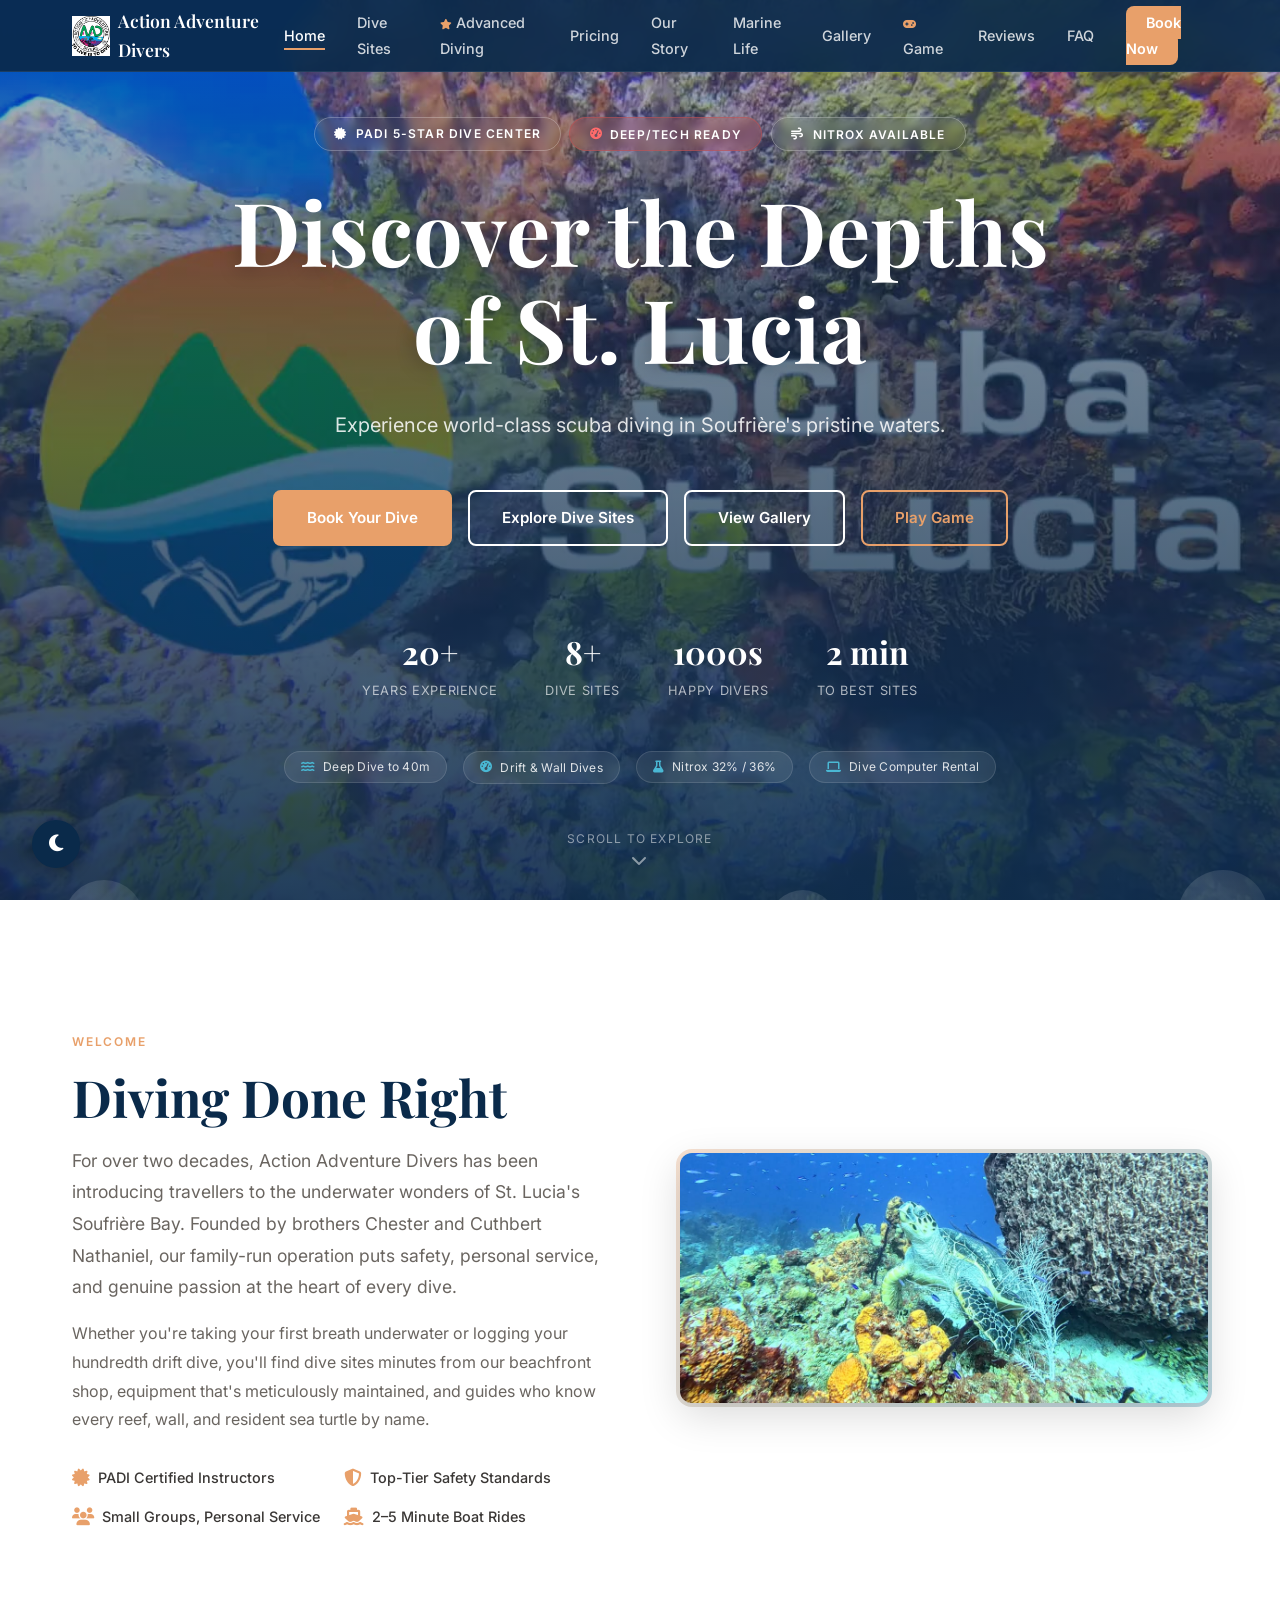
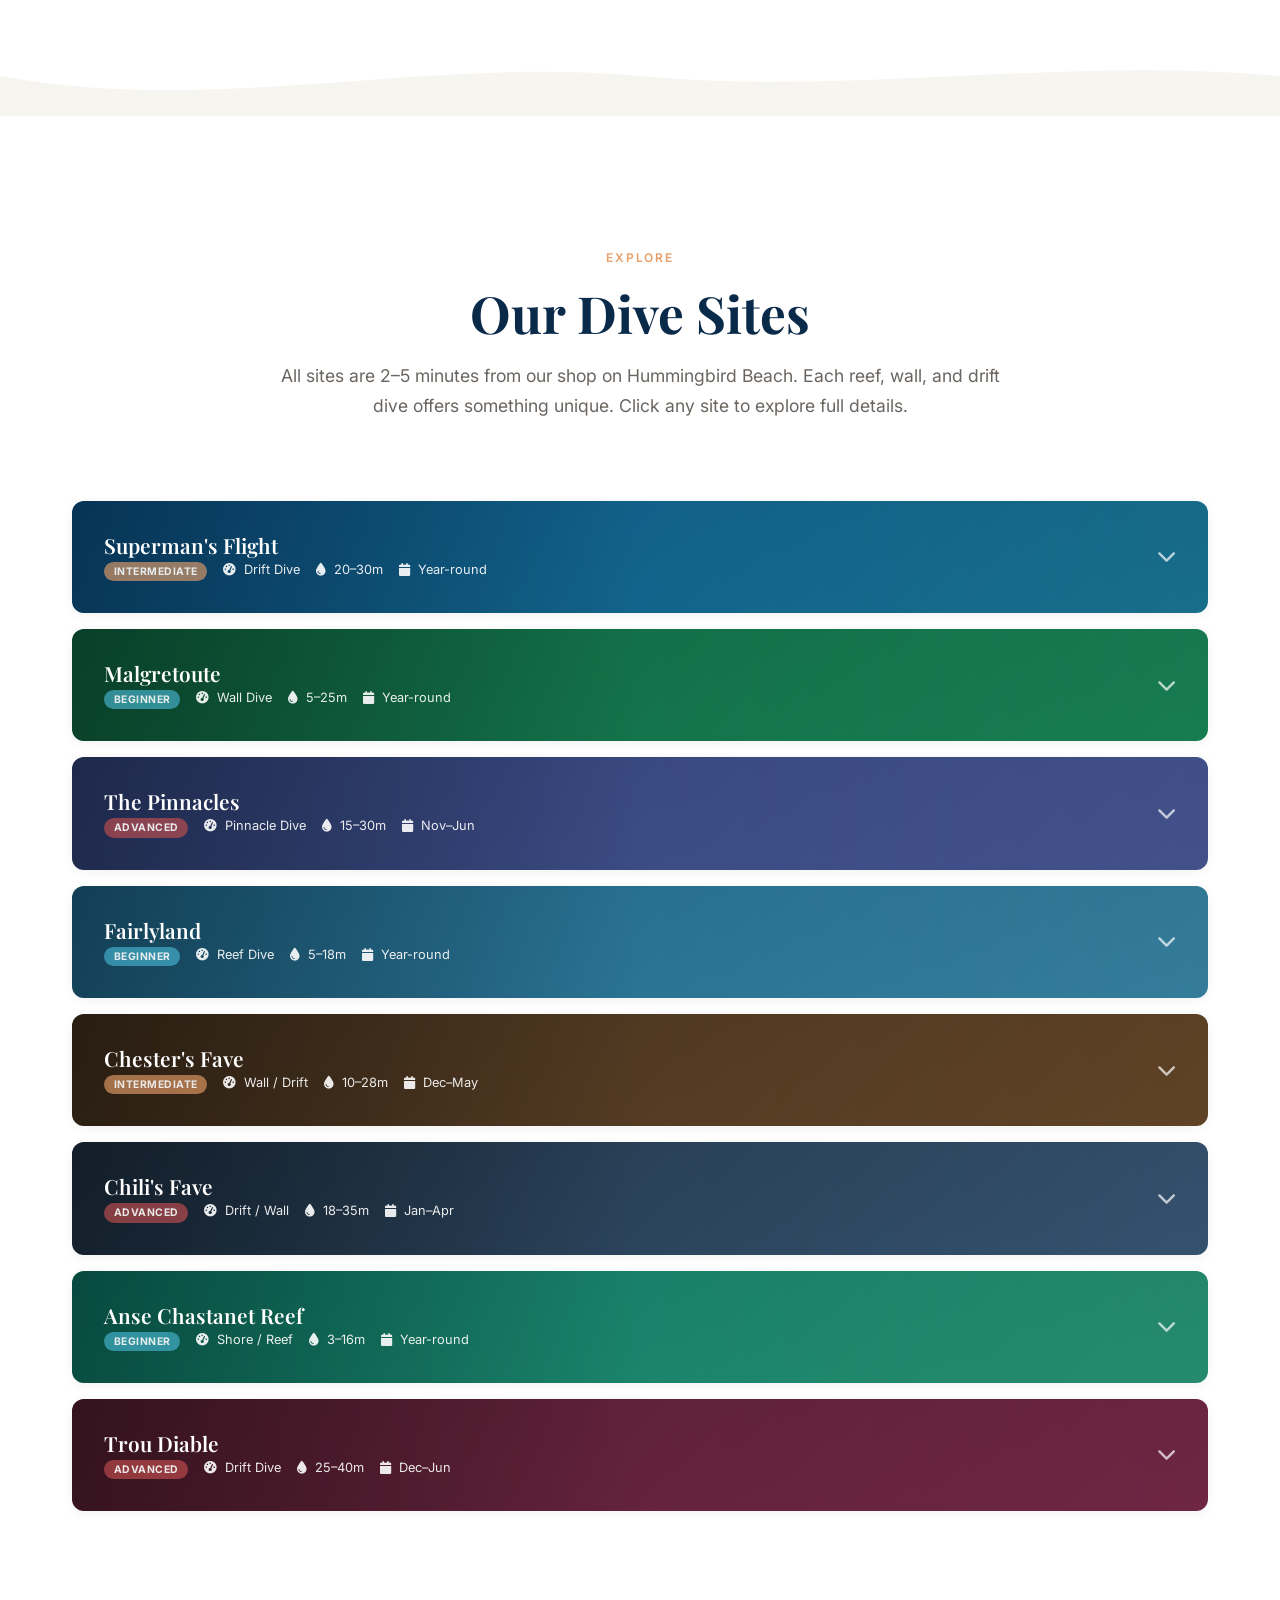
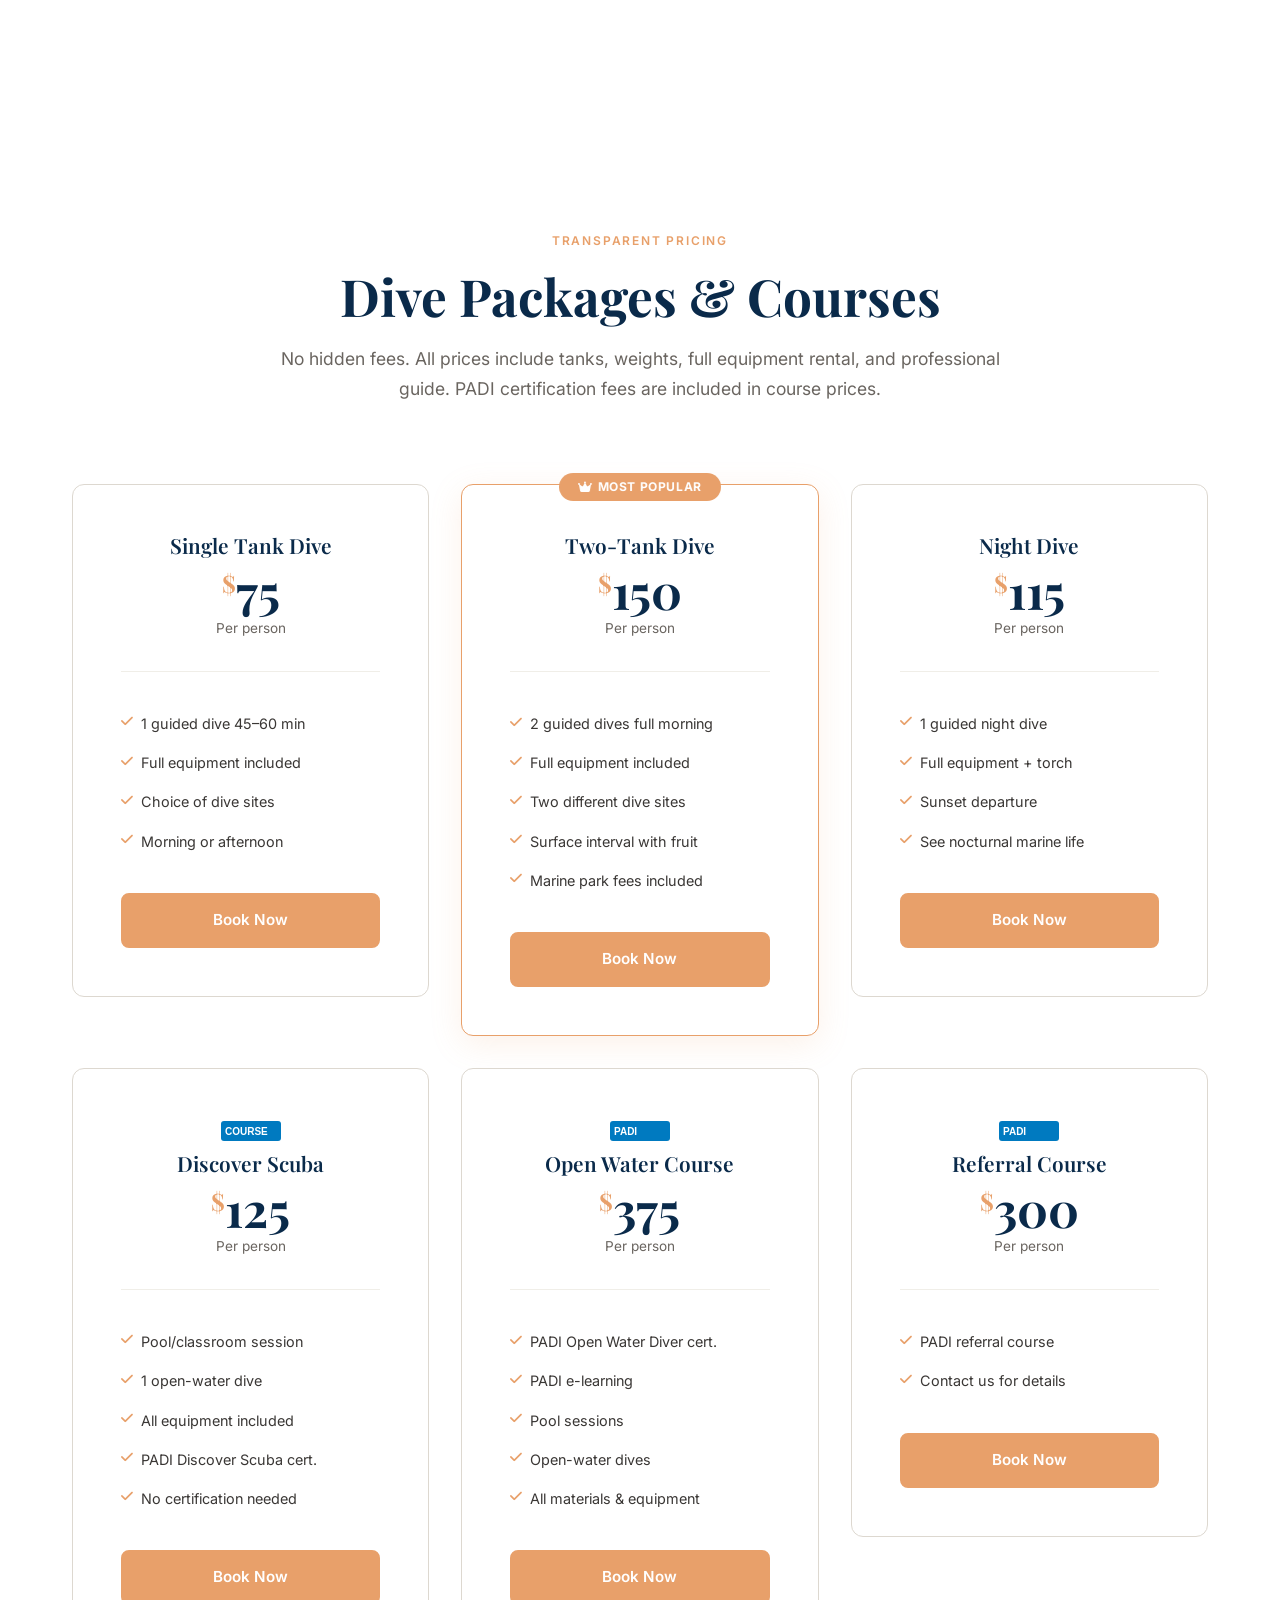
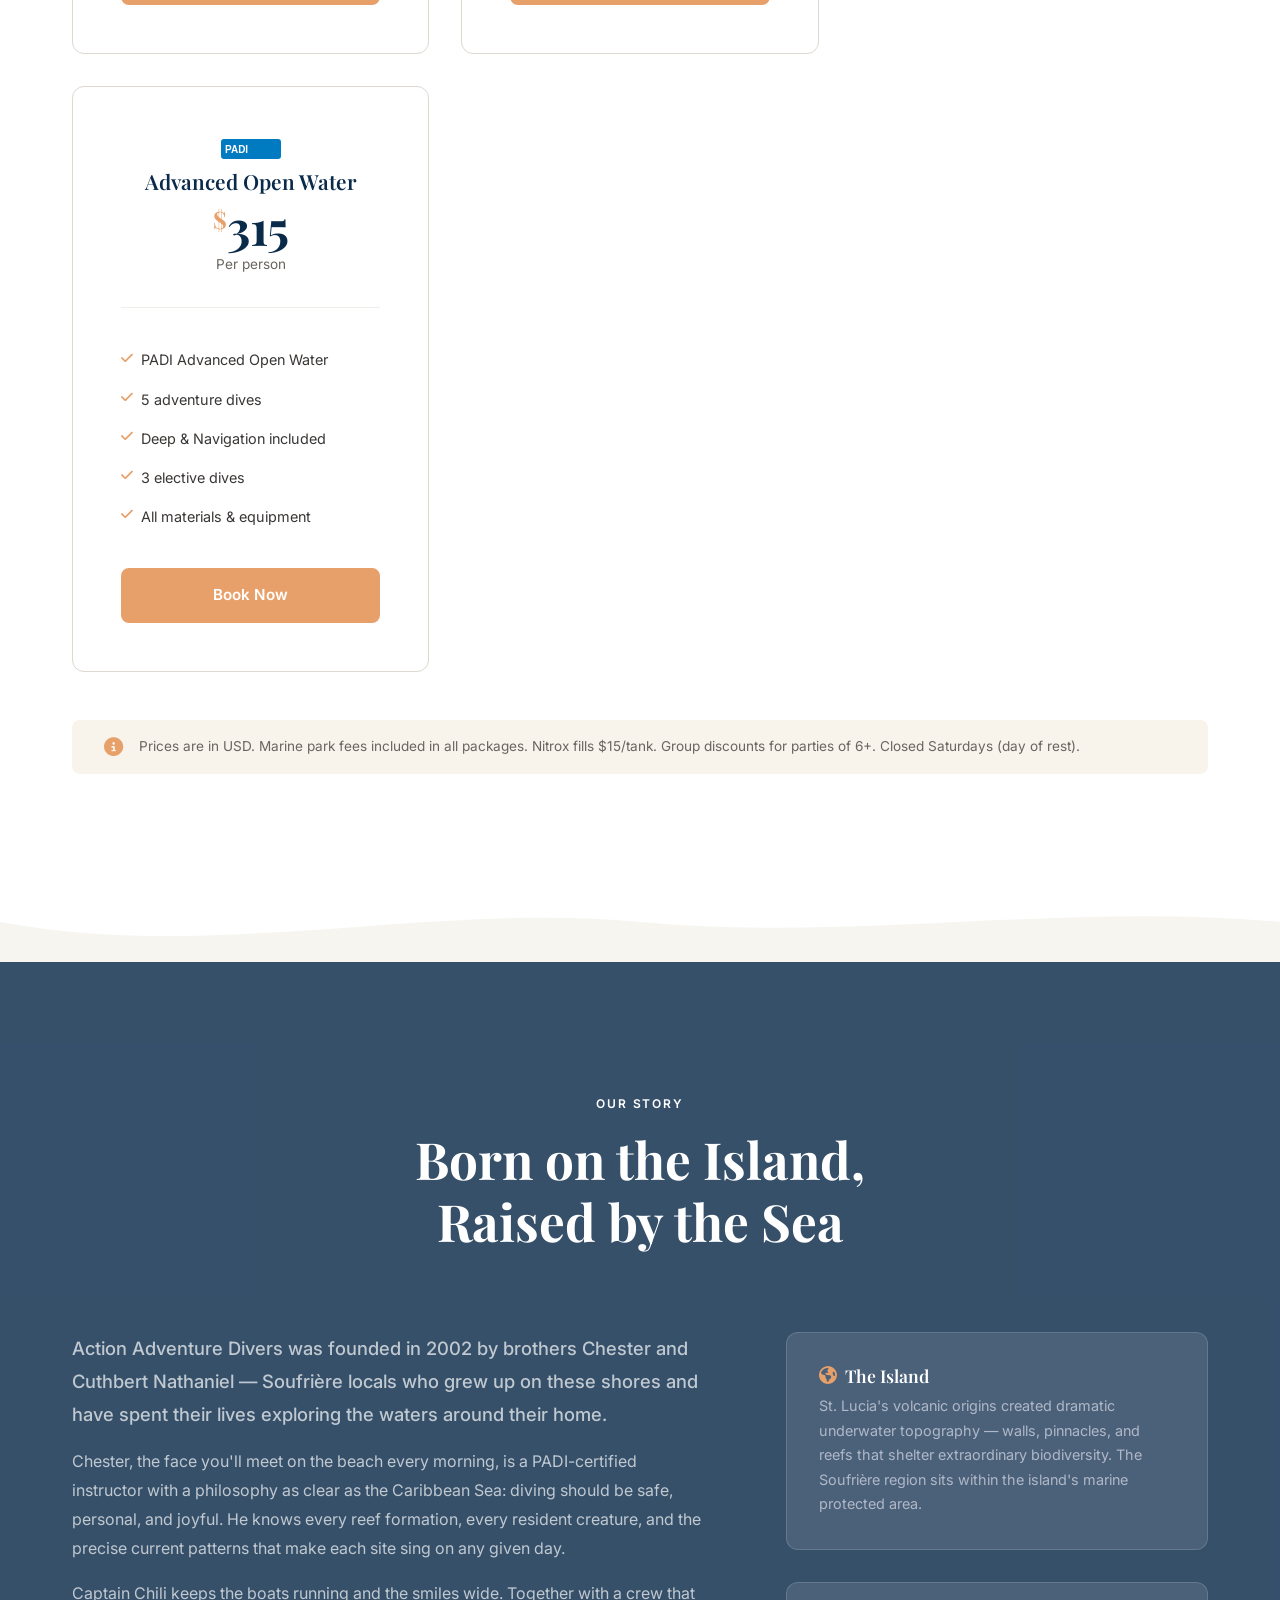
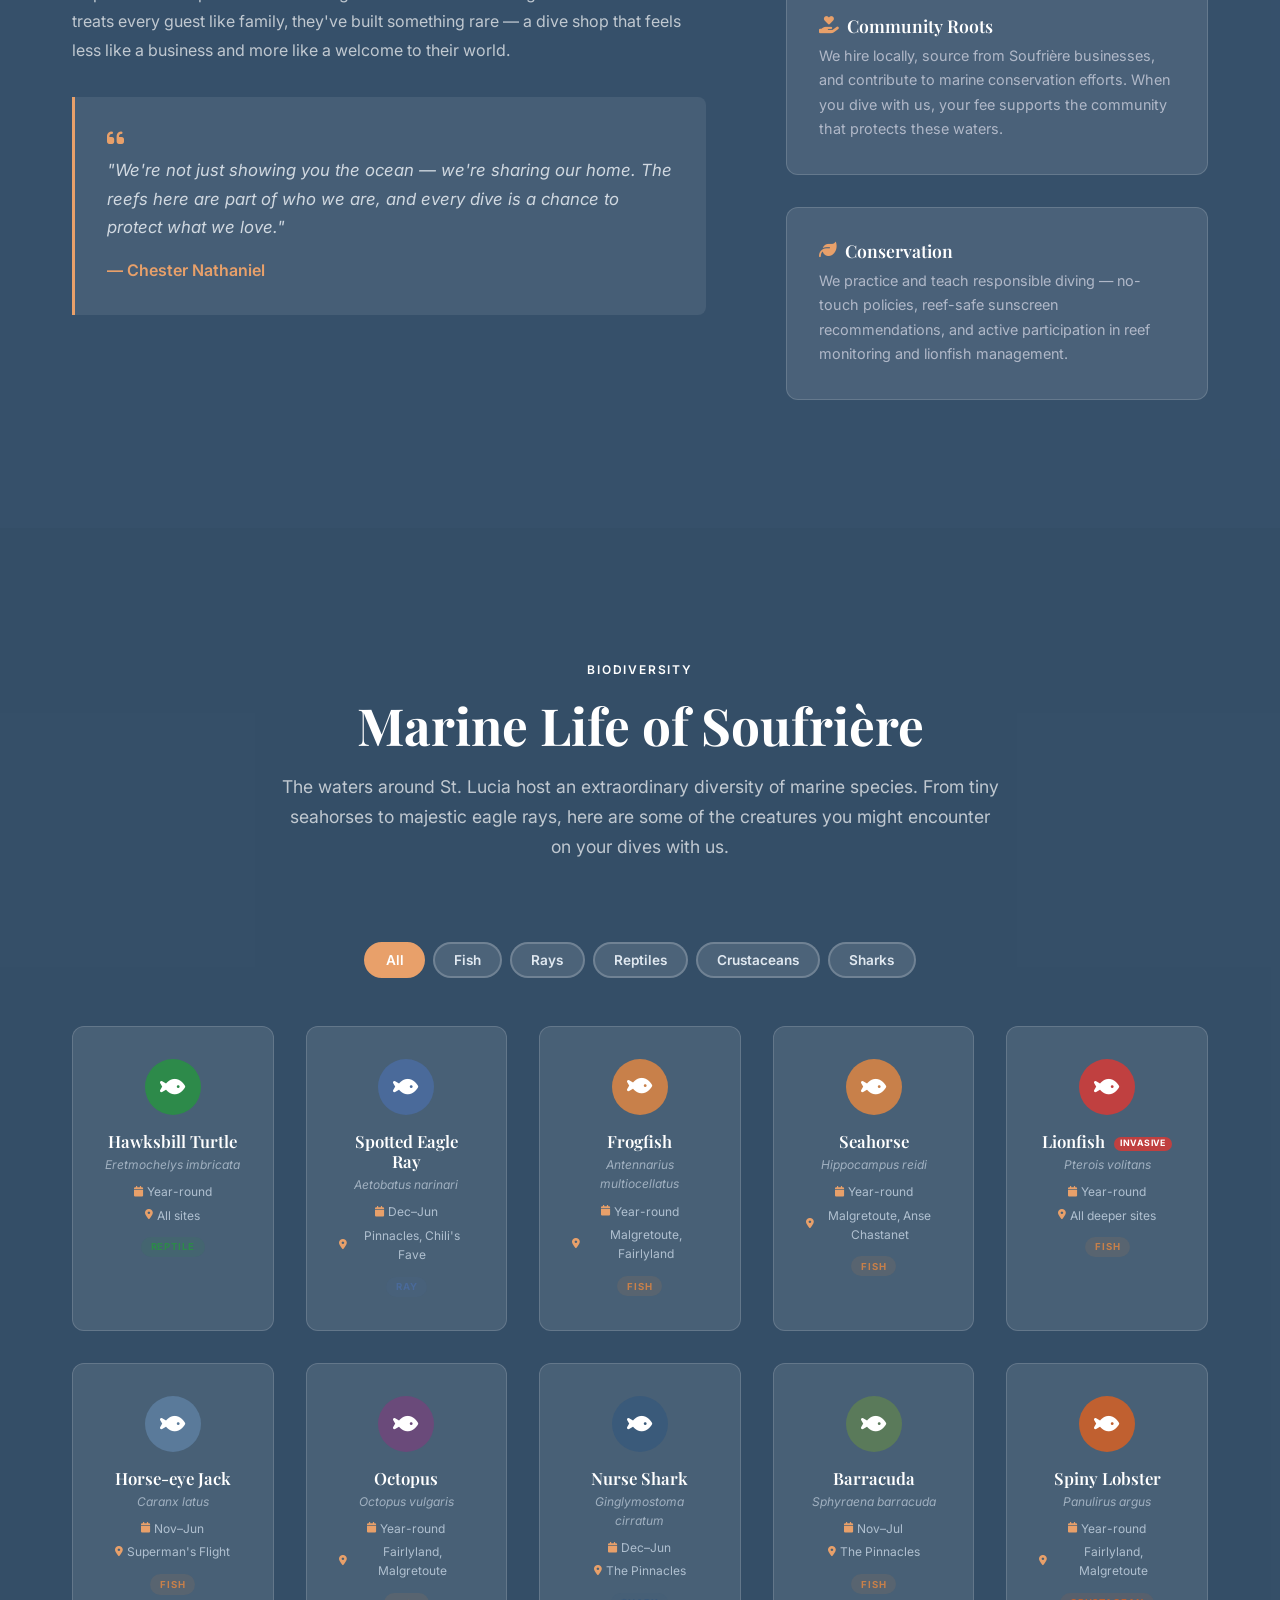
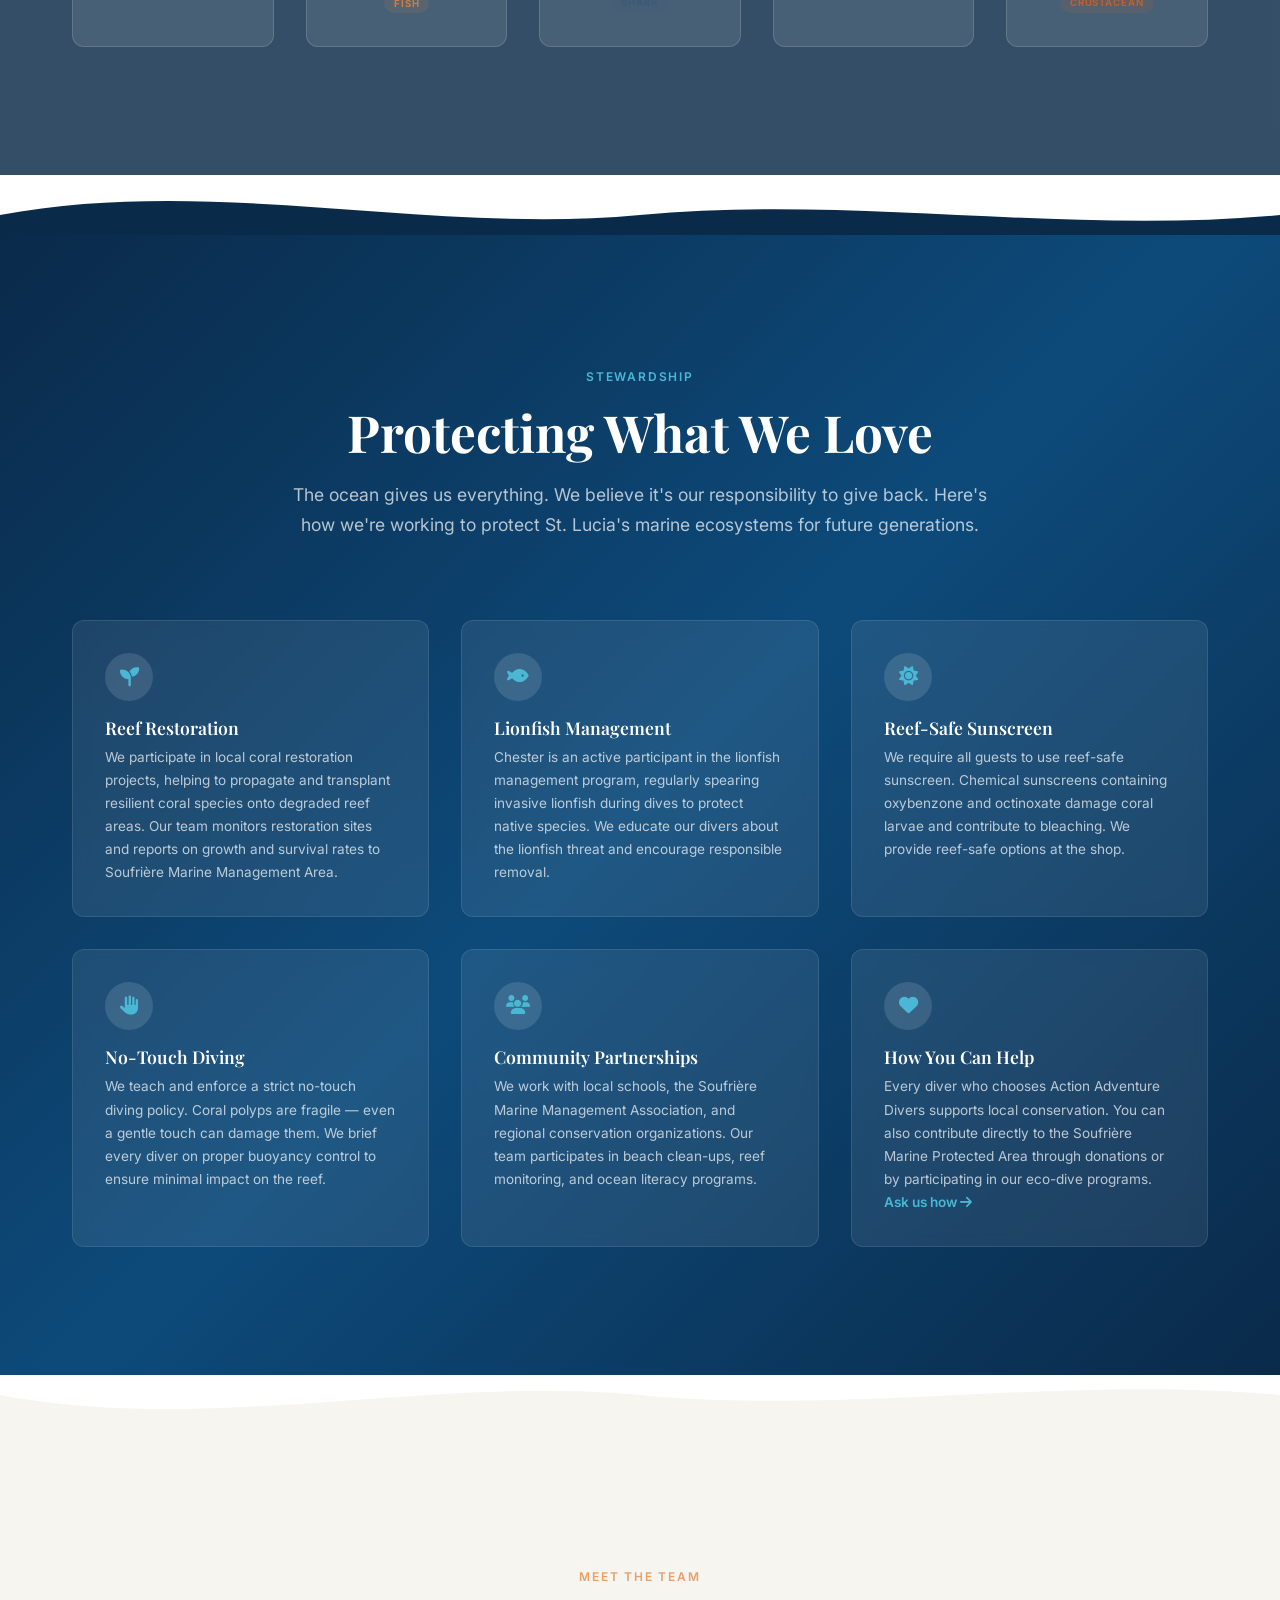
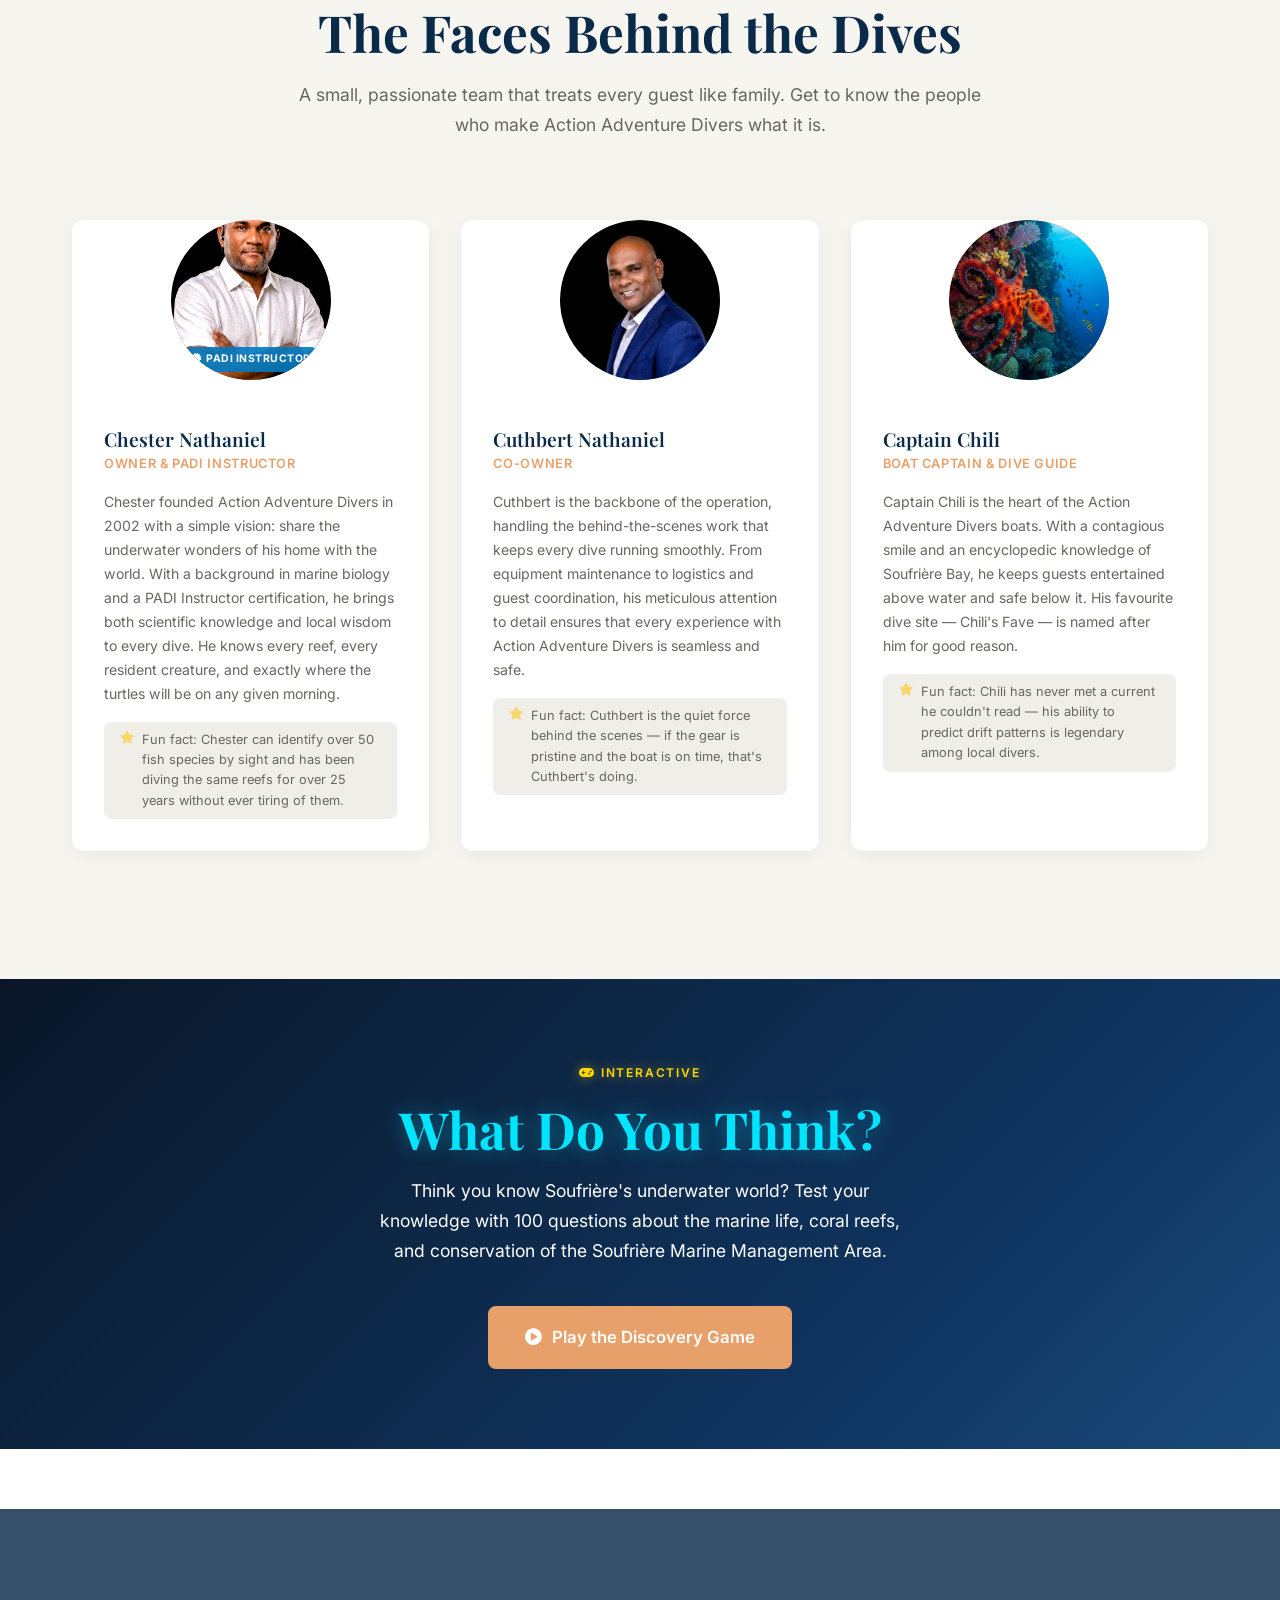
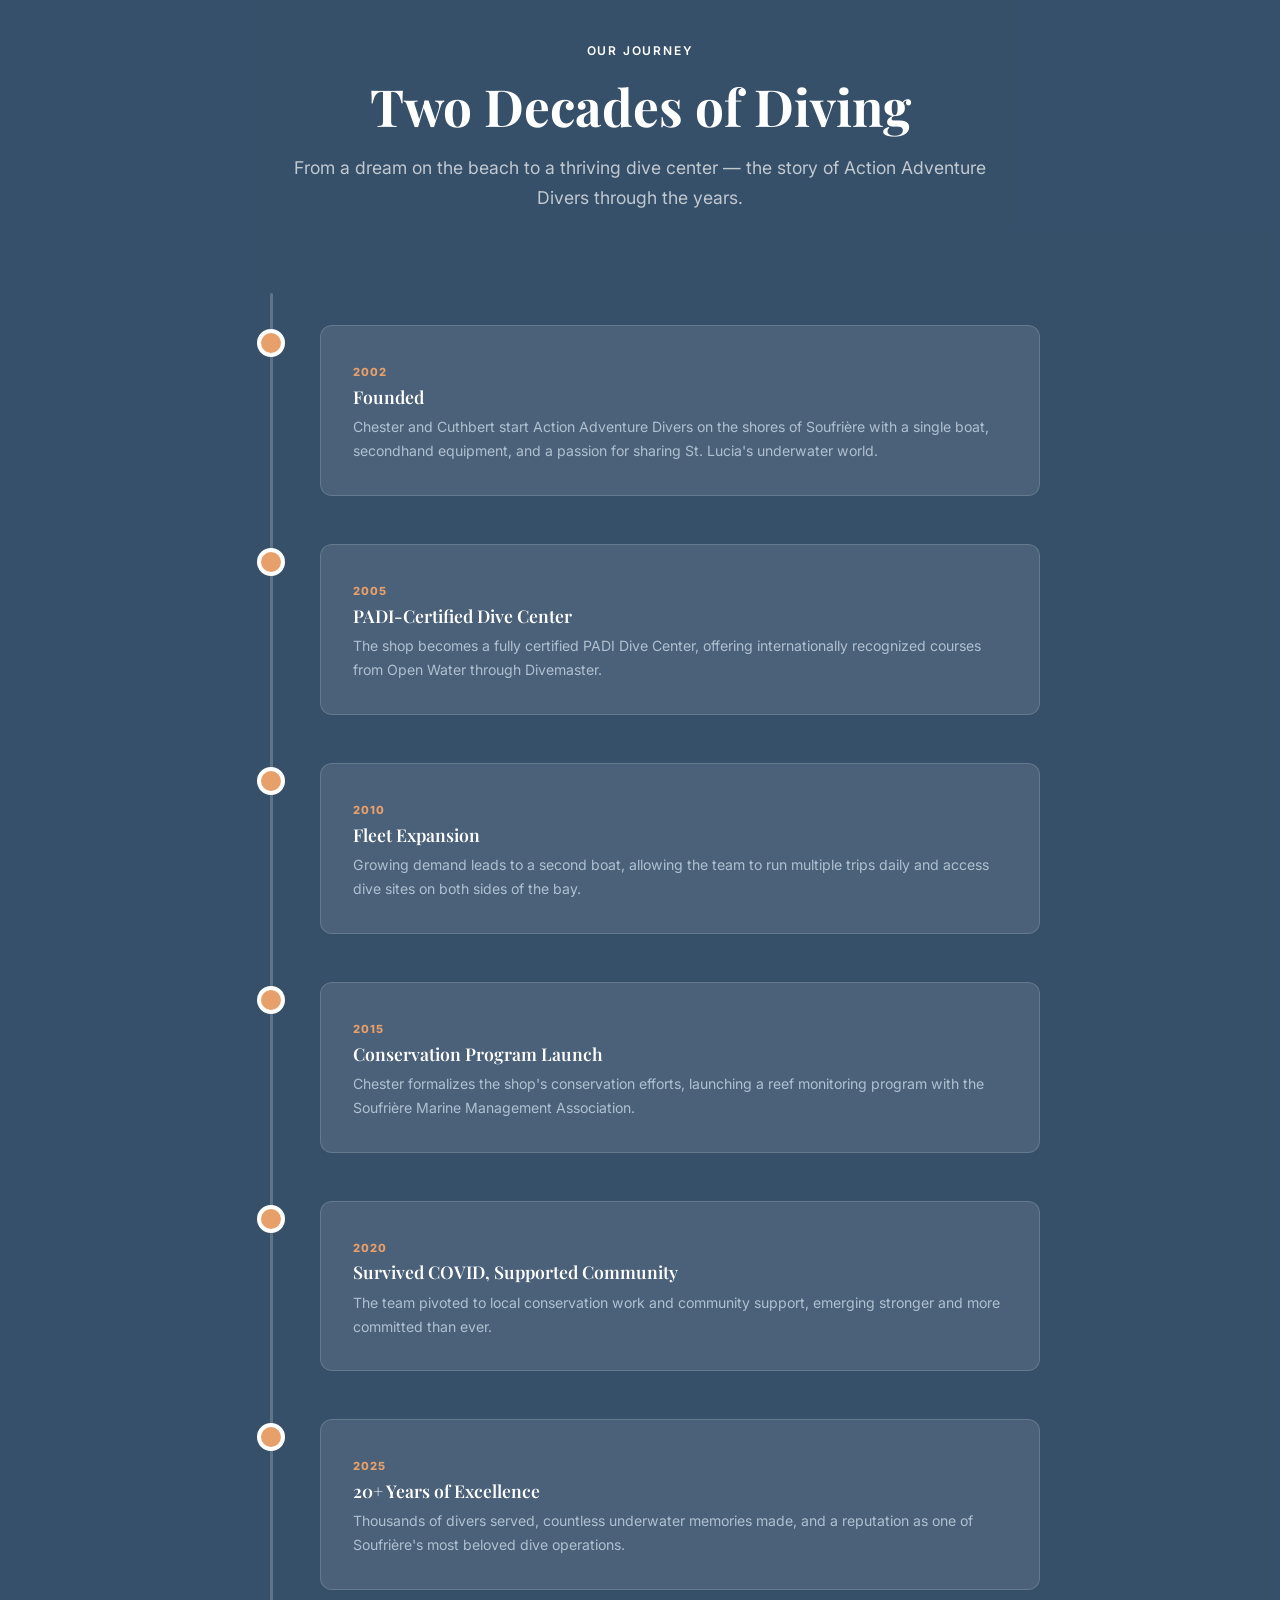
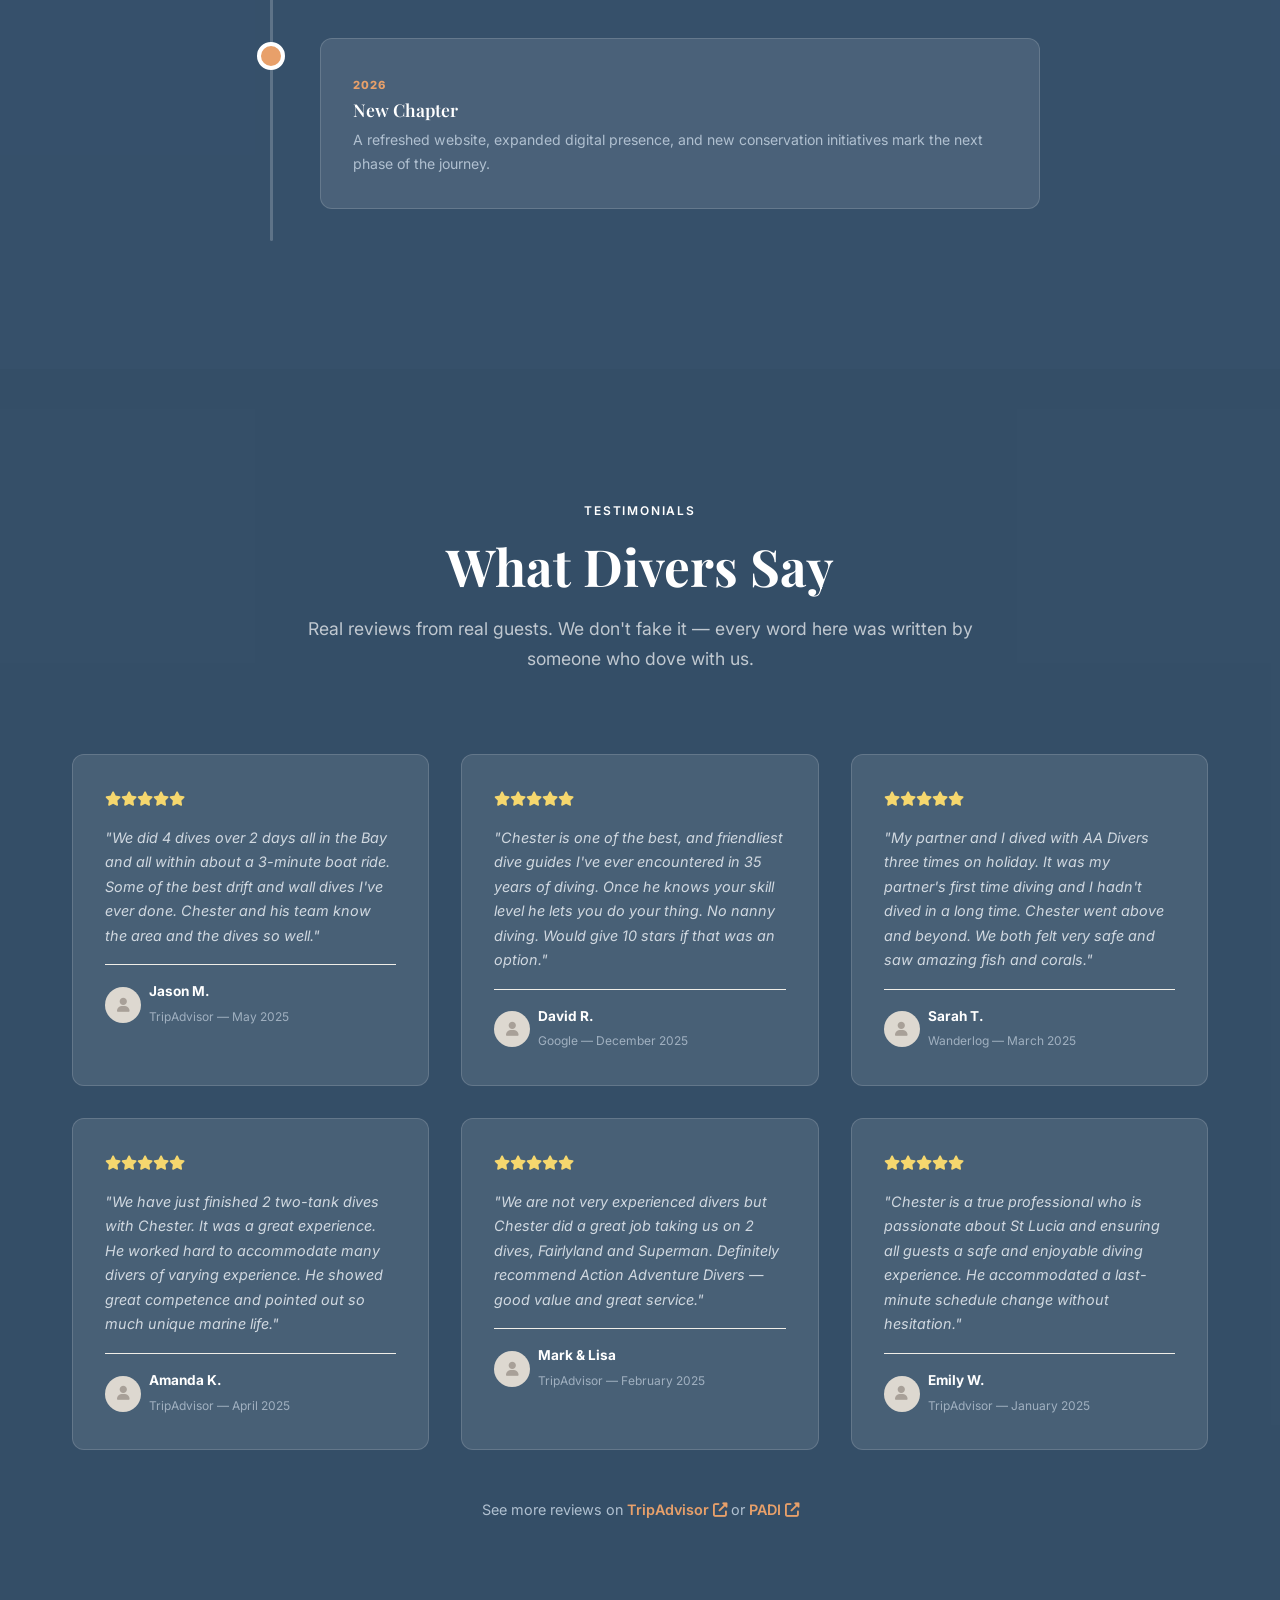
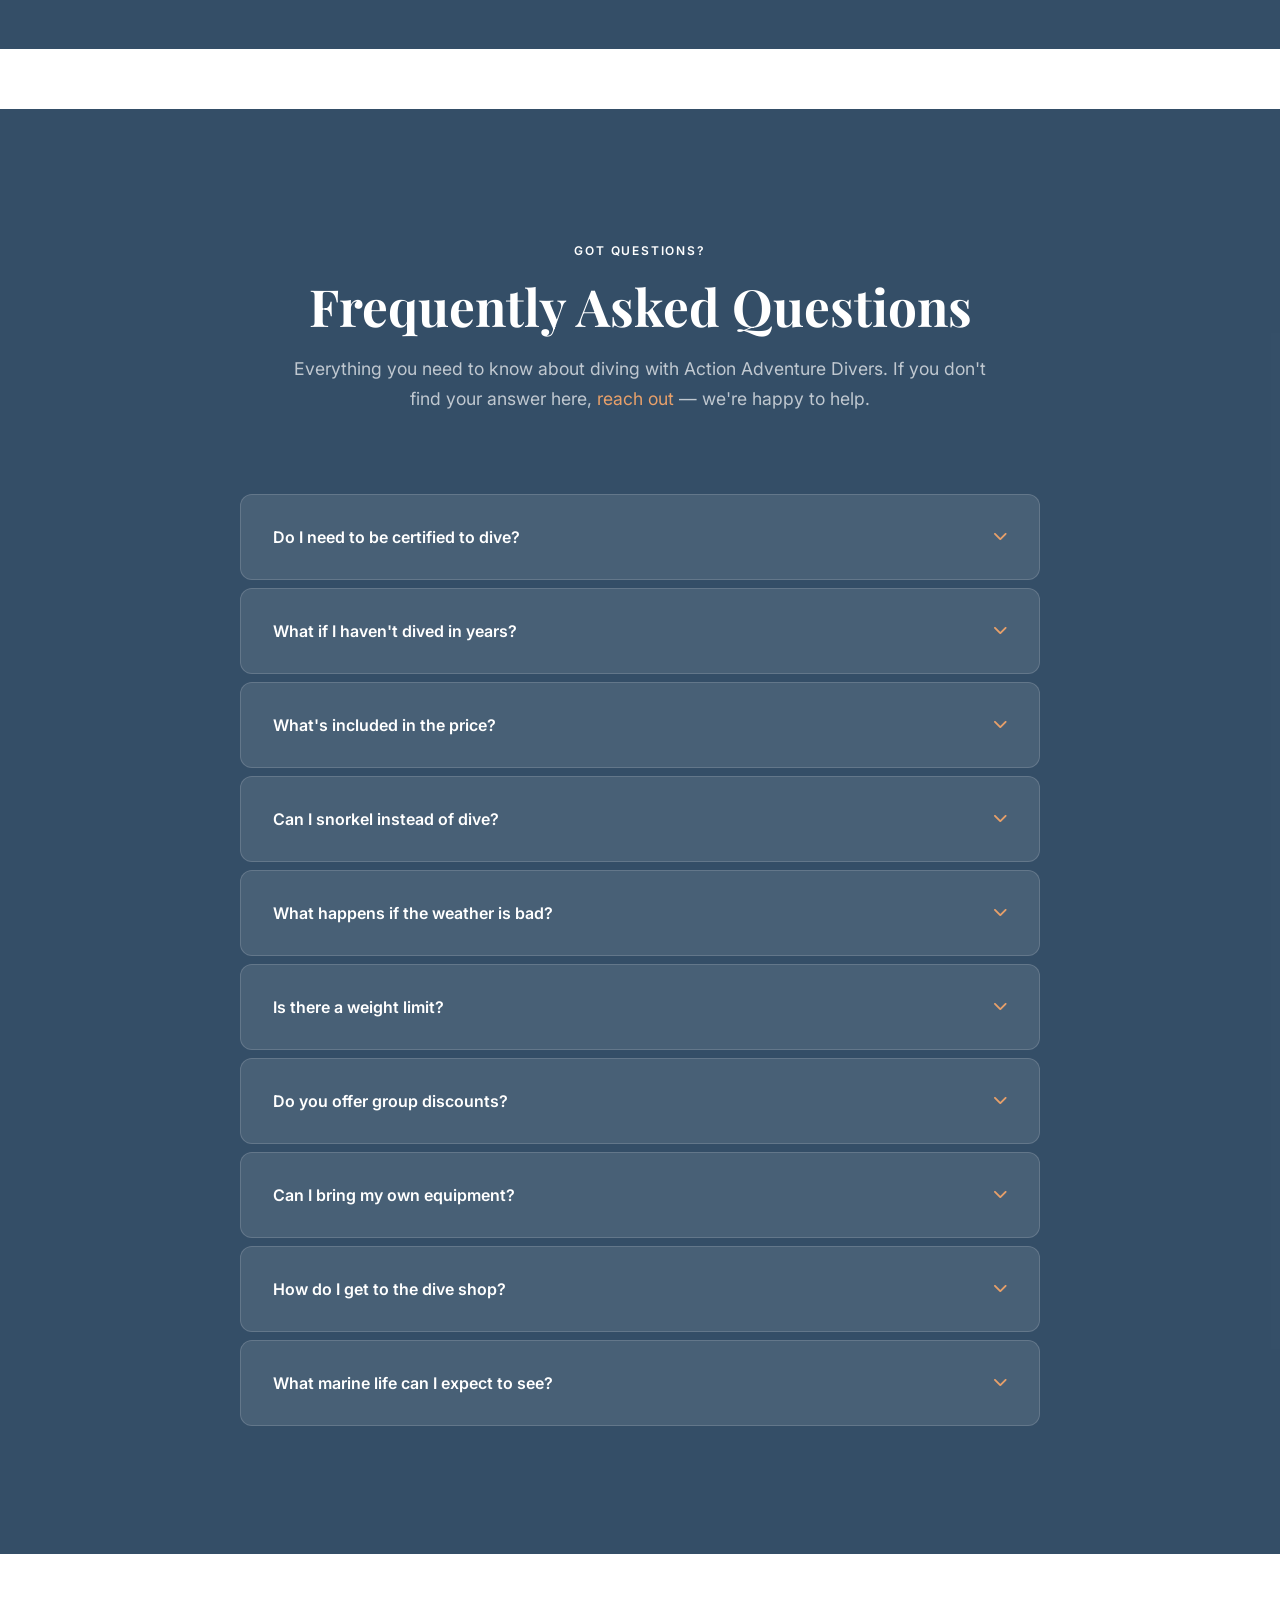
==== commit b17d128a: "Update published prices and add referral course" ====
--- a/index.html
+++ b/index.html
@@ -852,12 +852,13 @@
         <p class="section-desc">No hidden fees. All prices include tanks, weights, full equipment rental, and professional guide. PADI certification fees are included in course prices.</p>
       </div>
       <div class="pricing-grid">
-        <div class="pricing-card"><div class="pricing-header"><h3>Single Tank Dive</h3><div class="pricing-amount"><span class="currency">$</span>95</div><p>Per person</p></div><ul class="pricing-features"><li><i class="fas fa-check"></i> 1 guided dive 45–60 min</li><li><i class="fas fa-check"></i> Full equipment included</li><li><i class="fas fa-check"></i> Choice of dive sites</li><li><i class="fas fa-check"></i> Morning or afternoon</li></ul><a href="#contact" class="btn btn-primary btn-full">Book Now</a></div>
-        <div class="pricing-card featured"><div class="pricing-badge"><i class="fas fa-crown"></i> Most Popular</div><div class="pricing-header"><h3>Two-Tank Dive</h3><div class="pricing-amount"><span class="currency">$</span>145</div><p>Per person</p></div><ul class="pricing-features"><li><i class="fas fa-check"></i> 2 guided dives full morning</li><li><i class="fas fa-check"></i> Full equipment included</li><li><i class="fas fa-check"></i> Two different dive sites</li><li><i class="fas fa-check"></i> Surface interval with fruit</li><li><i class="fas fa-check"></i> Marine park fees included</li></ul><a href="#contact" class="btn btn-primary btn-full">Book Now</a></div>
+        <div class="pricing-card"><div class="pricing-header"><h3>Single Tank Dive</h3><div class="pricing-amount"><span class="currency">$</span>75</div><p>Per person</p></div><ul class="pricing-features"><li><i class="fas fa-check"></i> 1 guided dive 45–60 min</li><li><i class="fas fa-check"></i> Full equipment included</li><li><i class="fas fa-check"></i> Choice of dive sites</li><li><i class="fas fa-check"></i> Morning or afternoon</li></ul><a href="#contact" class="btn btn-primary btn-full">Book Now</a></div>
+        <div class="pricing-card featured"><div class="pricing-badge"><i class="fas fa-crown"></i> Most Popular</div><div class="pricing-header"><h3>Two-Tank Dive</h3><div class="pricing-amount"><span class="currency">$</span>150</div><p>Per person</p></div><ul class="pricing-features"><li><i class="fas fa-check"></i> 2 guided dives full morning</li><li><i class="fas fa-check"></i> Full equipment included</li><li><i class="fas fa-check"></i> Two different dive sites</li><li><i class="fas fa-check"></i> Surface interval with fruit</li><li><i class="fas fa-check"></i> Marine park fees included</li></ul><a href="#contact" class="btn btn-primary btn-full">Book Now</a></div>
         <div class="pricing-card"><div class="pricing-header"><h3>Night Dive</h3><div class="pricing-amount"><span class="currency">$</span>115</div><p>Per person</p></div><ul class="pricing-features"><li><i class="fas fa-check"></i> 1 guided night dive</li><li><i class="fas fa-check"></i> Full equipment + torch</li><li><i class="fas fa-check"></i> Sunset departure</li><li><i class="fas fa-check"></i> See nocturnal marine life</li></ul><a href="#contact" class="btn btn-primary btn-full">Book Now</a></div>
-        <div class="pricing-card"><div class="pricing-header"><div class="padi-badge-container"><img src="data:image/svg+xml,%3Csvg xmlns=%27http://www.w3.org/2000/svg%27 viewBox=%270 0 60 20%27%3E%3Crect width=%2760%27 height=%2720%27 rx=%273%27 fill=%27%23007ac0%27/%3E%3Ctext x=%274%27 y=%2714%27 font-family=%27Arial%27 font-size=%2710%27 font-weight=%27bold%27 fill=%27white%27%3ECOURSE%3C/text%3E%3C/svg%3E" alt="PADI" class="padi-badge-icon" /></div><h3>Discover Scuba</h3><div class="pricing-amount"><span class="currency">$</span>170</div><p>Per person</p></div><ul class="pricing-features"><li><i class="fas fa-check"></i> Pool/classroom session</li><li><i class="fas fa-check"></i> 1 open-water dive</li><li><i class="fas fa-check"></i> All equipment included</li><li><i class="fas fa-check"></i> PADI Discover Scuba cert.</li><li><i class="fas fa-check"></i> No certification needed</li></ul><a href="#contact" class="btn btn-primary btn-full">Book Now</a></div>
-        <div class="pricing-card"><div class="pricing-header"><div class="padi-badge-container"><img src="data:image/svg+xml,%3Csvg xmlns=%27http://www.w3.org/2000/svg%27 viewBox=%270 0 60 20%27%3E%3Crect width=%2760%27 height=%2720%27 rx=%273%27 fill=%27%23007ac0%27/%3E%3Ctext x=%274%27 y=%2714%27 font-family=%27Arial%27 font-size=%2710%27 font-weight=%27bold%27 fill=%27white%27%3EPADI%3C/text%3E%3C/svg%3E" alt="PADI" class="padi-badge-icon" /></div><h3>Open Water Course</h3><div class="pricing-amount"><span class="currency">$</span>595</div><p>Per person</p></div><ul class="pricing-features"><li><i class="fas fa-check"></i> PADI Open Water Diver cert.</li><li><i class="fas fa-check"></i> Knowledge development</li><li><i class="fas fa-check"></i> Confined water sessions</li><li><i class="fas fa-check"></i> 4 open-water dives</li><li><i class="fas fa-check"></i> All materials &amp; equipment</li></ul><a href="#contact" class="btn btn-primary btn-full">Book Now</a></div>
-        <div class="pricing-card"><div class="pricing-header"><div class="padi-badge-container"><img src="data:image/svg+xml,%3Csvg xmlns=%27http://www.w3.org/2000/svg%27 viewBox=%270 0 60 20%27%3E%3Crect width=%2760%27 height=%2720%27 rx=%273%27 fill=%27%23007ac0%27/%3E%3Ctext x=%274%27 y=%2714%27 font-family=%27Arial%27 font-size=%2710%27 font-weight=%27bold%27 fill=%27white%27%3EPADI%3C/text%3E%3C/svg%3E" alt="PADI" class="padi-badge-icon" /></div><h3>Advanced Open Water</h3><div class="pricing-amount"><span class="currency">$</span>495</div><p>Per person</p></div><ul class="pricing-features"><li><i class="fas fa-check"></i> PADI Advanced Open Water</li><li><i class="fas fa-check"></i> 5 adventure dives</li><li><i class="fas fa-check"></i> Deep &amp; Navigation included</li><li><i class="fas fa-check"></i> 3 elective dives</li><li><i class="fas fa-check"></i> All materials &amp; equipment</li></ul><a href="#contact" class="btn btn-primary btn-full">Book Now</a></div>
+        <div class="pricing-card"><div class="pricing-header"><div class="padi-badge-container"><img src="data:image/svg+xml,%3Csvg xmlns=%27http://www.w3.org/2000/svg%27 viewBox=%270 0 60 20%27%3E%3Crect width=%2760%27 height=%2720%27 rx=%273%27 fill=%27%23007ac0%27/%3E%3Ctext x=%274%27 y=%2714%27 font-family=%27Arial%27 font-size=%2710%27 font-weight=%27bold%27 fill=%27white%27%3ECOURSE%3C/text%3E%3C/svg%3E" alt="PADI" class="padi-badge-icon" /></div><h3>Discover Scuba</h3><div class="pricing-amount"><span class="currency">$</span>125</div><p>Per person</p></div><ul class="pricing-features"><li><i class="fas fa-check"></i> Pool/classroom session</li><li><i class="fas fa-check"></i> 1 open-water dive</li><li><i class="fas fa-check"></i> All equipment included</li><li><i class="fas fa-check"></i> PADI Discover Scuba cert.</li><li><i class="fas fa-check"></i> No certification needed</li></ul><a href="#contact" class="btn btn-primary btn-full">Book Now</a></div>
+        <div class="pricing-card"><div class="pricing-header"><div class="padi-badge-container"><img src="data:image/svg+xml,%3Csvg xmlns=%27http://www.w3.org/2000/svg%27 viewBox=%270 0 60 20%27%3E%3Crect width=%2760%27 height=%2720%27 rx=%273%27 fill=%27%23007ac0%27/%3E%3Ctext x=%274%27 y=%2714%27 font-family=%27Arial%27 font-size=%2710%27 font-weight=%27bold%27 fill=%27white%27%3EPADI%3C/text%3E%3C/svg%3E" alt="PADI" class="padi-badge-icon" /></div><h3>Open Water Course</h3><div class="pricing-amount"><span class="currency">$</span>375</div><p>Per person</p></div><ul class="pricing-features"><li><i class="fas fa-check"></i> PADI Open Water Diver cert.</li><li><i class="fas fa-check"></i> PADI e-learning</li><li><i class="fas fa-check"></i> Pool sessions</li><li><i class="fas fa-check"></i> Open-water dives</li><li><i class="fas fa-check"></i> All materials &amp; equipment</li></ul><a href="#contact" class="btn btn-primary btn-full">Book Now</a></div>
+        <div class="pricing-card"><div class="pricing-header"><div class="padi-badge-container"><img src="data:image/svg+xml,%3Csvg xmlns=%27http://www.w3.org/2000/svg%27 viewBox=%270 0 60 20%27%3E%3Crect width=%2760%27 height=%2720%27 rx=%273%27 fill=%27%23007ac0%27/%3E%3Ctext x=%274%27 y=%2714%27 font-family=%27Arial%27 font-size=%2710%27 font-weight=%27bold%27 fill=%27white%27%3EPADI%3C/text%3E%3C/svg%3E" alt="PADI" class="padi-badge-icon" /></div><h3>Referral Course</h3><div class="pricing-amount"><span class="currency">$</span>300</div><p>Per person</p></div><ul class="pricing-features"><li><i class="fas fa-check"></i> PADI referral course</li><li><i class="fas fa-check"></i> Contact us for details</li></ul><a href="#contact" class="btn btn-primary btn-full">Book Now</a></div>
+        <div class="pricing-card"><div class="pricing-header"><div class="padi-badge-container"><img src="data:image/svg+xml,%3Csvg xmlns=%27http://www.w3.org/2000/svg%27 viewBox=%270 0 60 20%27%3E%3Crect width=%2760%27 height=%2720%27 rx=%273%27 fill=%27%23007ac0%27/%3E%3Ctext x=%274%27 y=%2714%27 font-family=%27Arial%27 font-size=%2710%27 font-weight=%27bold%27 fill=%27white%27%3EPADI%3C/text%3E%3C/svg%3E" alt="PADI" class="padi-badge-icon" /></div><h3>Advanced Open Water</h3><div class="pricing-amount"><span class="currency">$</span>315</div><p>Per person</p></div><ul class="pricing-features"><li><i class="fas fa-check"></i> PADI Advanced Open Water</li><li><i class="fas fa-check"></i> 5 adventure dives</li><li><i class="fas fa-check"></i> Deep &amp; Navigation included</li><li><i class="fas fa-check"></i> 3 elective dives</li><li><i class="fas fa-check"></i> All materials &amp; equipment</li></ul><a href="#contact" class="btn btn-primary btn-full">Book Now</a></div>
       </div>
       <div class="pricing-note"><i class="fas fa-info-circle"></i><p>Prices are in USD. Marine park fees included in all packages. Nitrox fills $15/tank. Group discounts for parties of 6+. Closed Saturdays (day of rest).</p></div>
     </div>
@@ -1167,7 +1168,7 @@
           </div>
           <div class="form-row">
             <div class="form-group"><label for="formDates">Preferred Dates *</label><input type="text" id="formDates" required placeholder="e.g. March 15–22, 2026" /></div>
-            <div class="form-group"><label for="formInterest">I'm interested in *</label><select id="formInterest" required><option value="">Select...</option><option value="singletank">Single Tank Dive</option><option value="twotank">Two-Tank Dive</option><option value="night">Night Dive</option><option value="discover">Discover Scuba</option><option value="openwater">Open Water Diver</option><option value="advanced">Advanced Open Water</option><option value="snorkel">Snorkeling</option><option value="other">Something else</option></select></div>
+            <div class="form-group"><label for="formInterest">I'm interested in *</label><select id="formInterest" required><option value="">Select...</option><option value="singletank">Single Tank Dive</option><option value="twotank">Two-Tank Dive</option><option value="night">Night Dive</option><option value="discover">Discover Scuba</option><option value="openwater">Open Water Diver</option><option value="referral">Referral Course</option><option value="advanced">Advanced Open Water</option><option value="snorkel">Snorkeling</option><option value="other">Something else</option></select></div>
           </div>
           <div class="form-group"><label for="formCert">Certification Level</label><select id="formCert"><option value="none">Not certified (want to learn)</option><option value="discover">Discover Scuba only</option><option value="openwater">Open Water Diver</option><option value="advanced">Advanced Open Water</option><option value="rescue">Rescue Diver</option><option value="divemaster">Divemaster / Professional</option></select></div>
           <div class="form-group"><label for="formMessage">Questions or special requests</label><textarea id="formMessage" rows="4" placeholder="Any medical conditions, equipment needs, or special requests..."></textarea></div>
@@ -1218,6 +1219,7 @@
           <ul>
             <li><a href="#pricing">Discover Scuba</a></li>
             <li><a href="#pricing">Open Water Diver</a></li>
+            <li><a href="#pricing">Referral Course</a></li>
             <li><a href="#pricing">Advanced Open Water</a></li>
             <li><a href="#pricing">Night Diver</a></li>
           </ul>
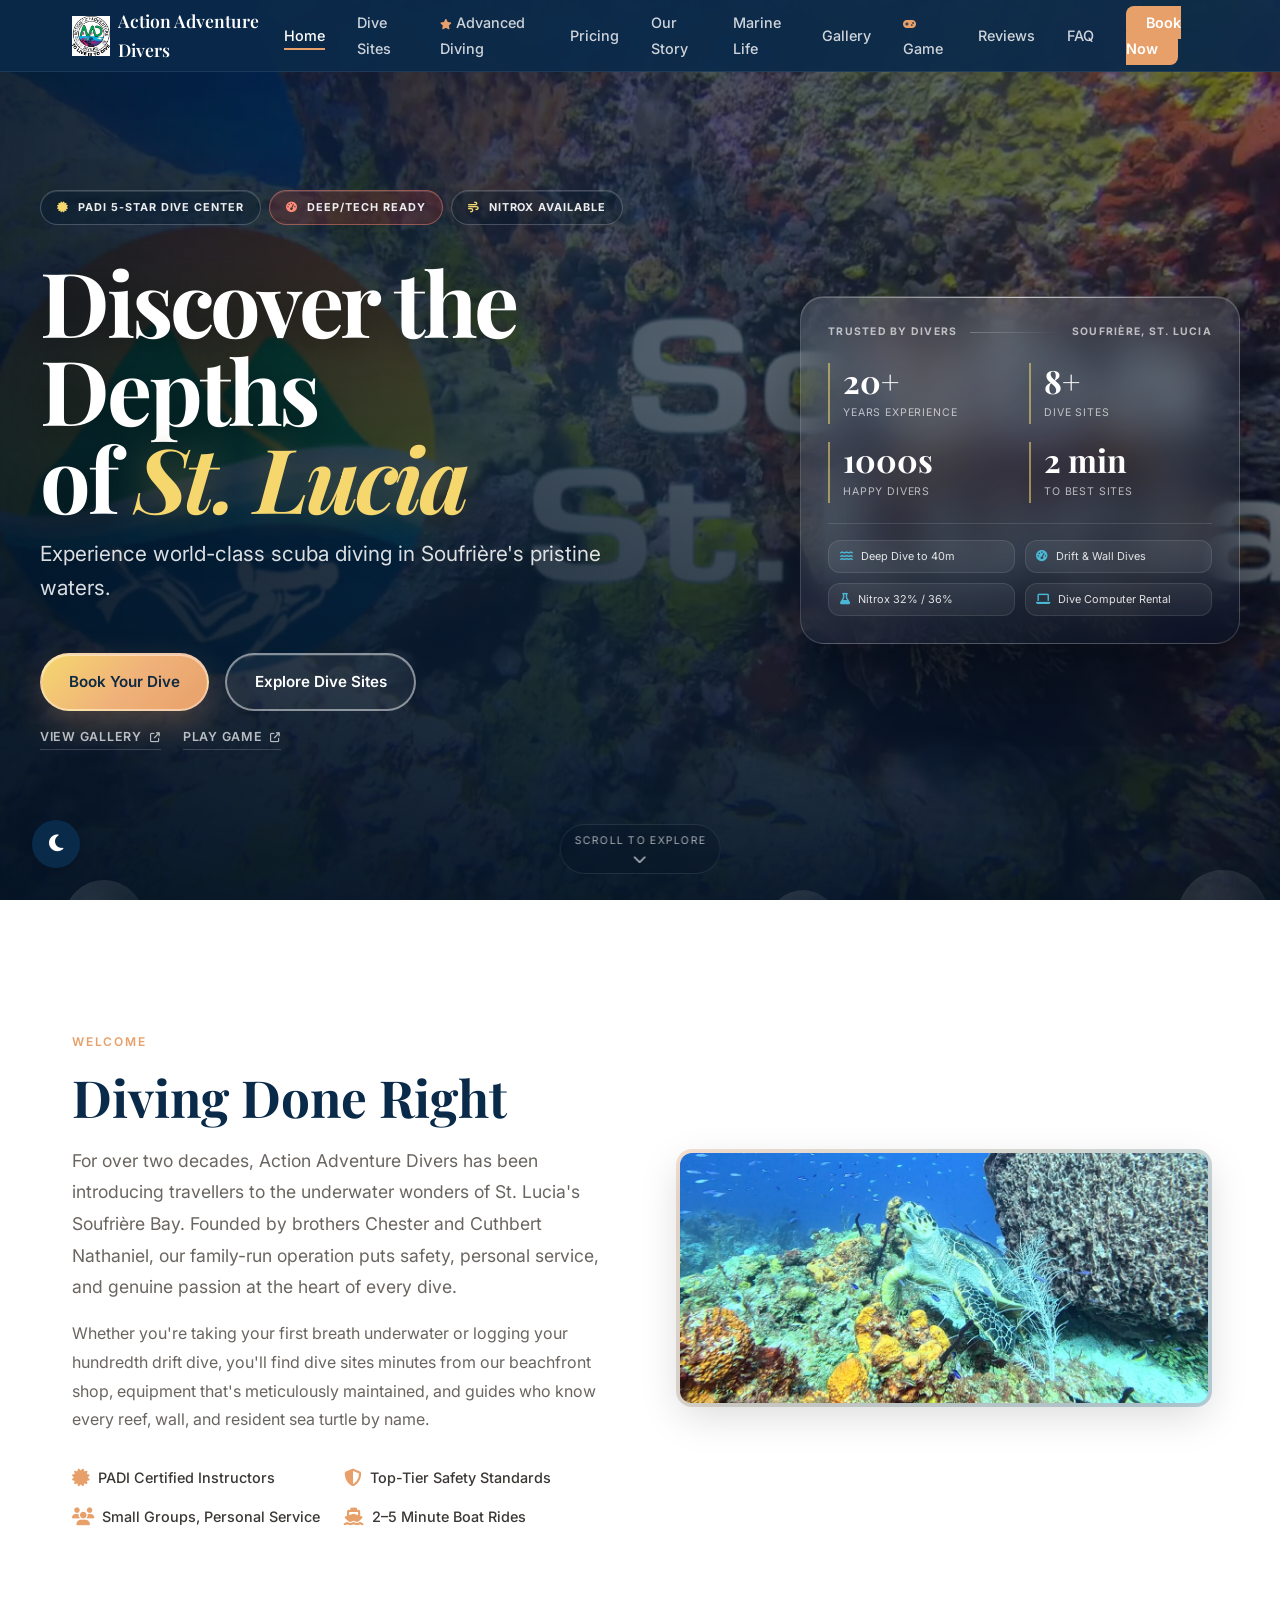
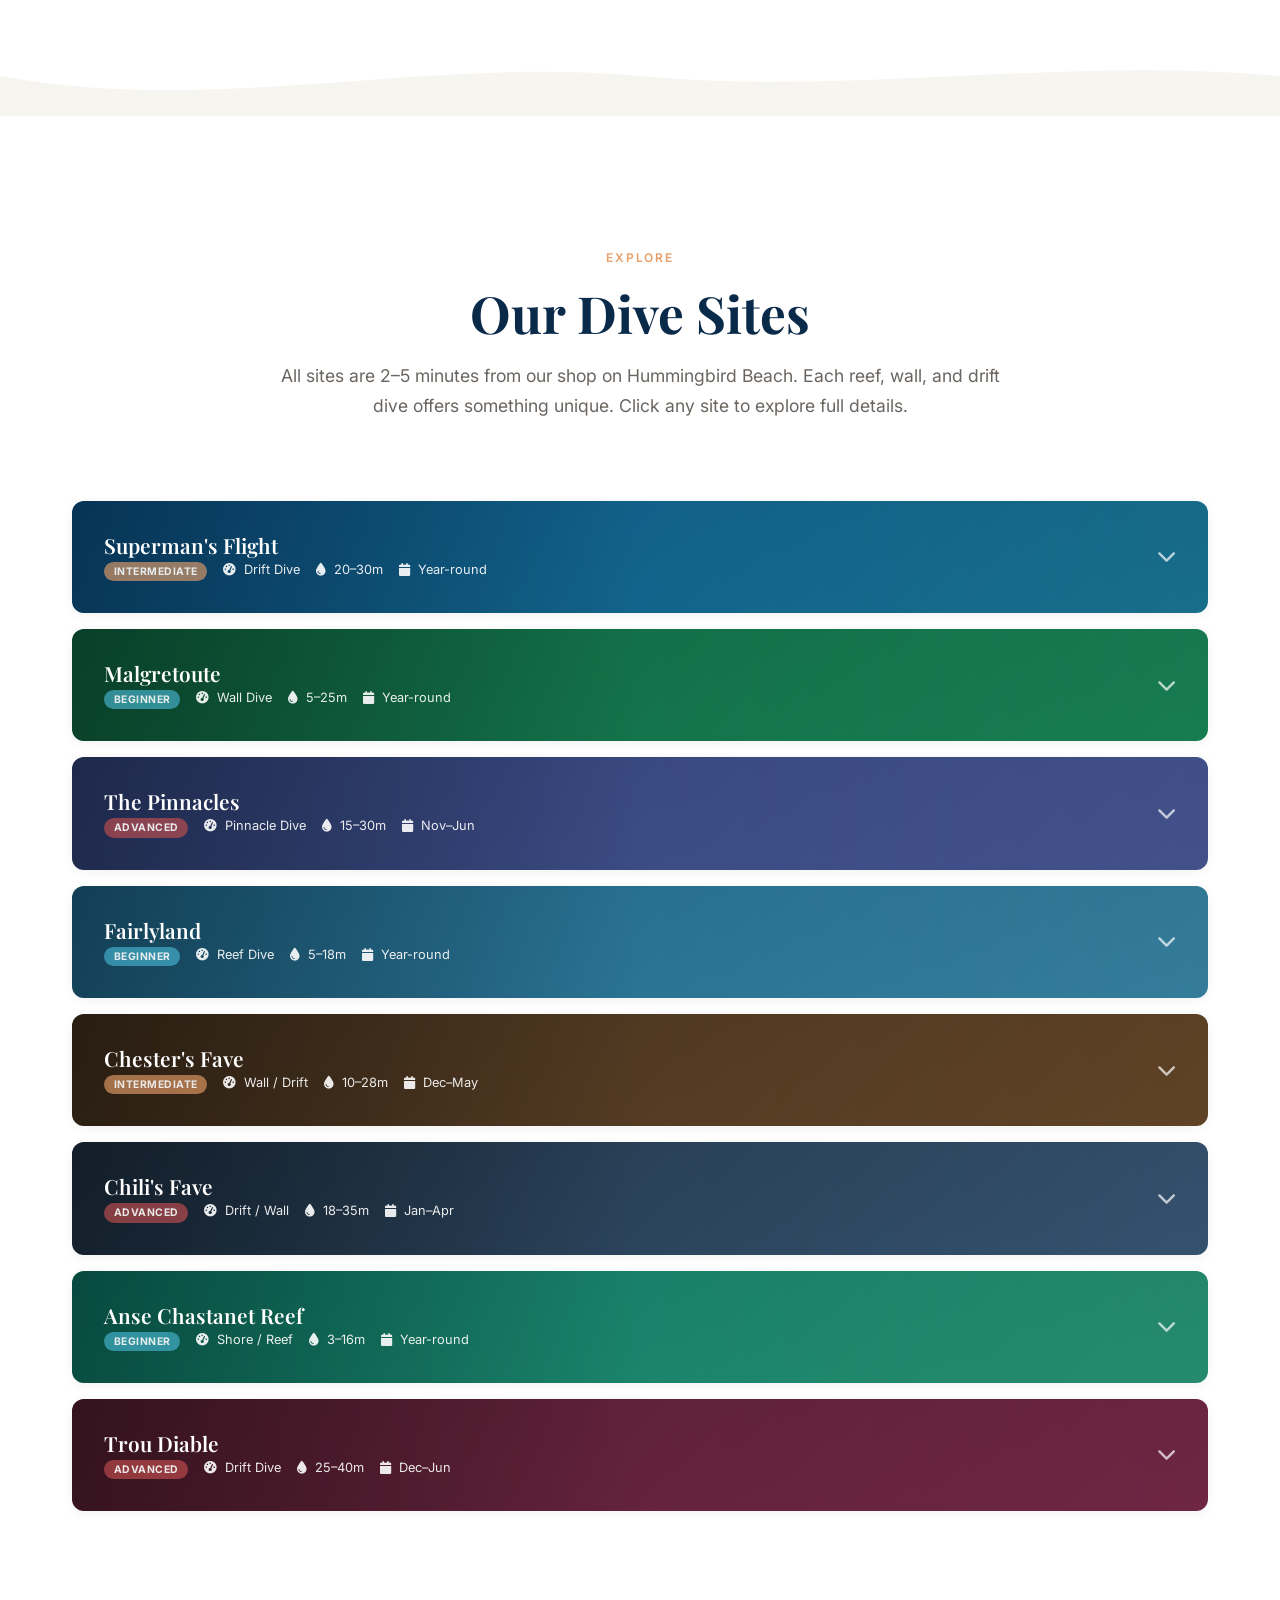
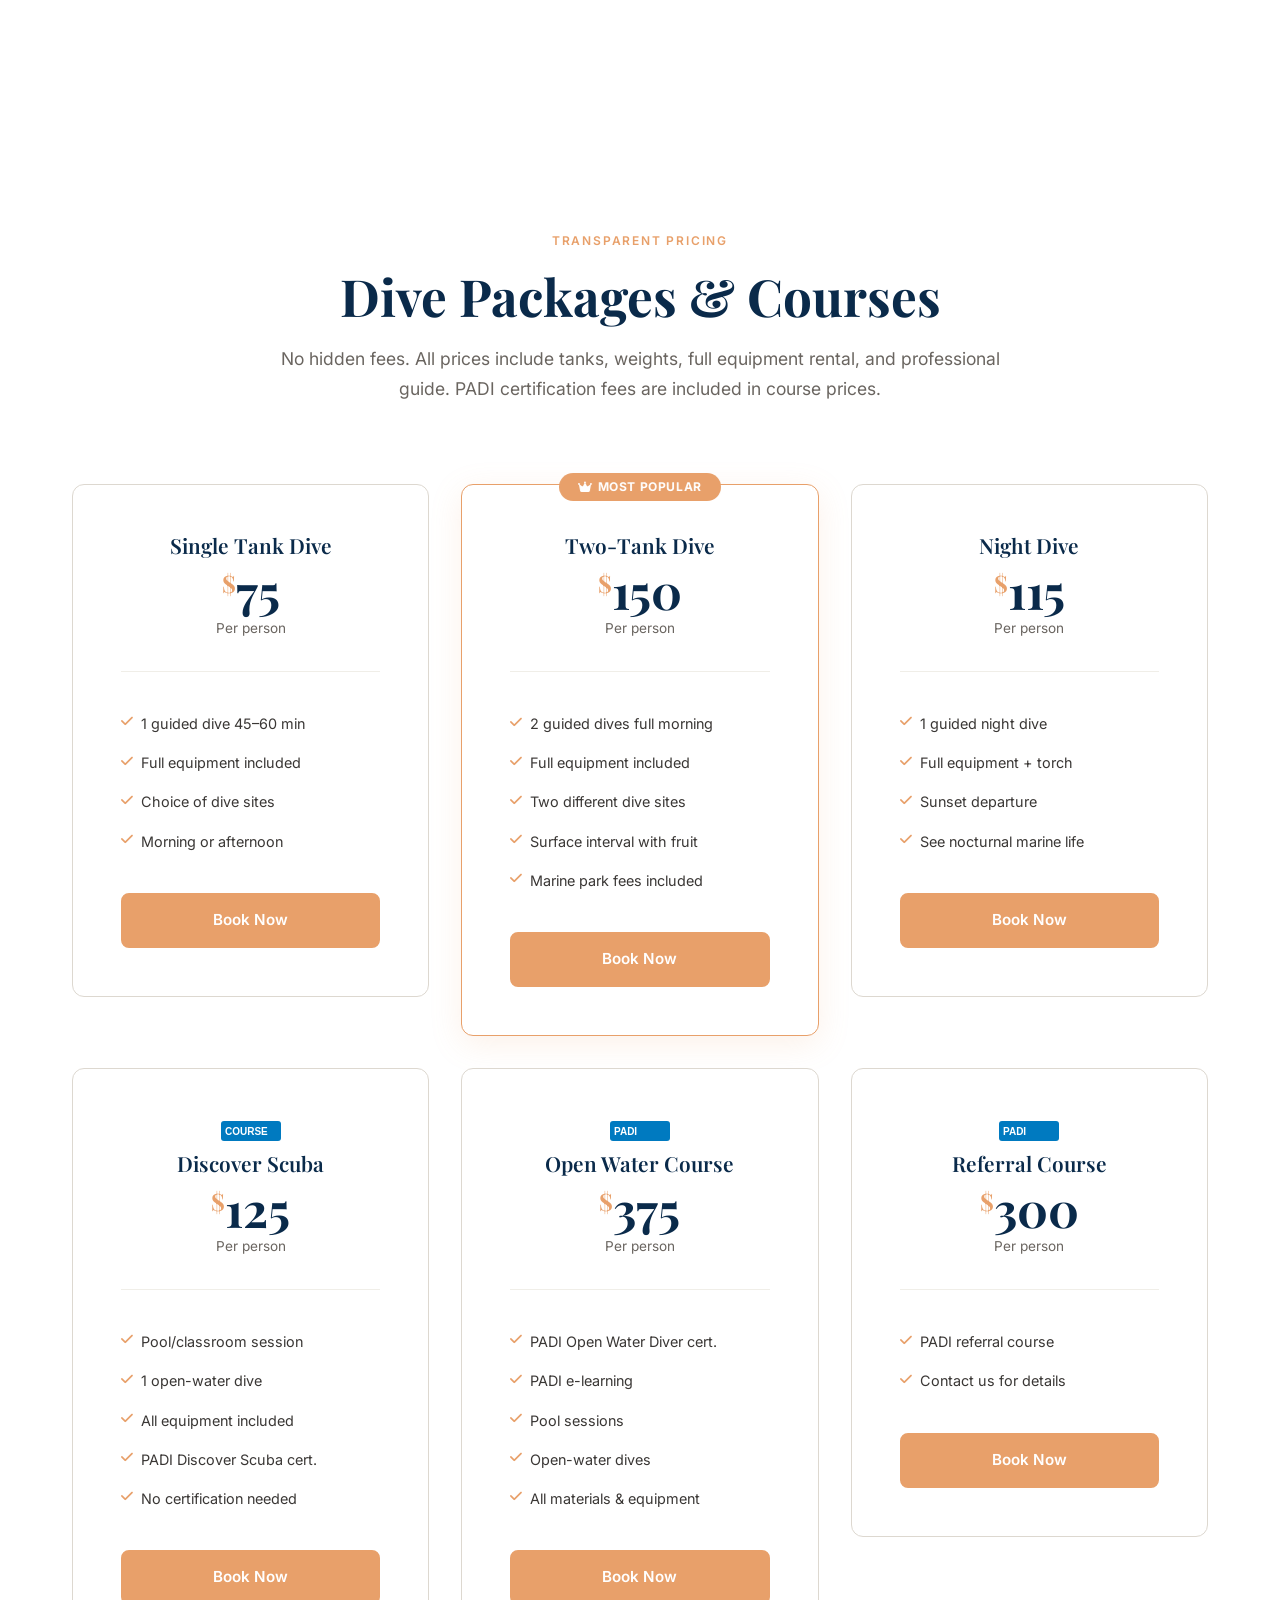
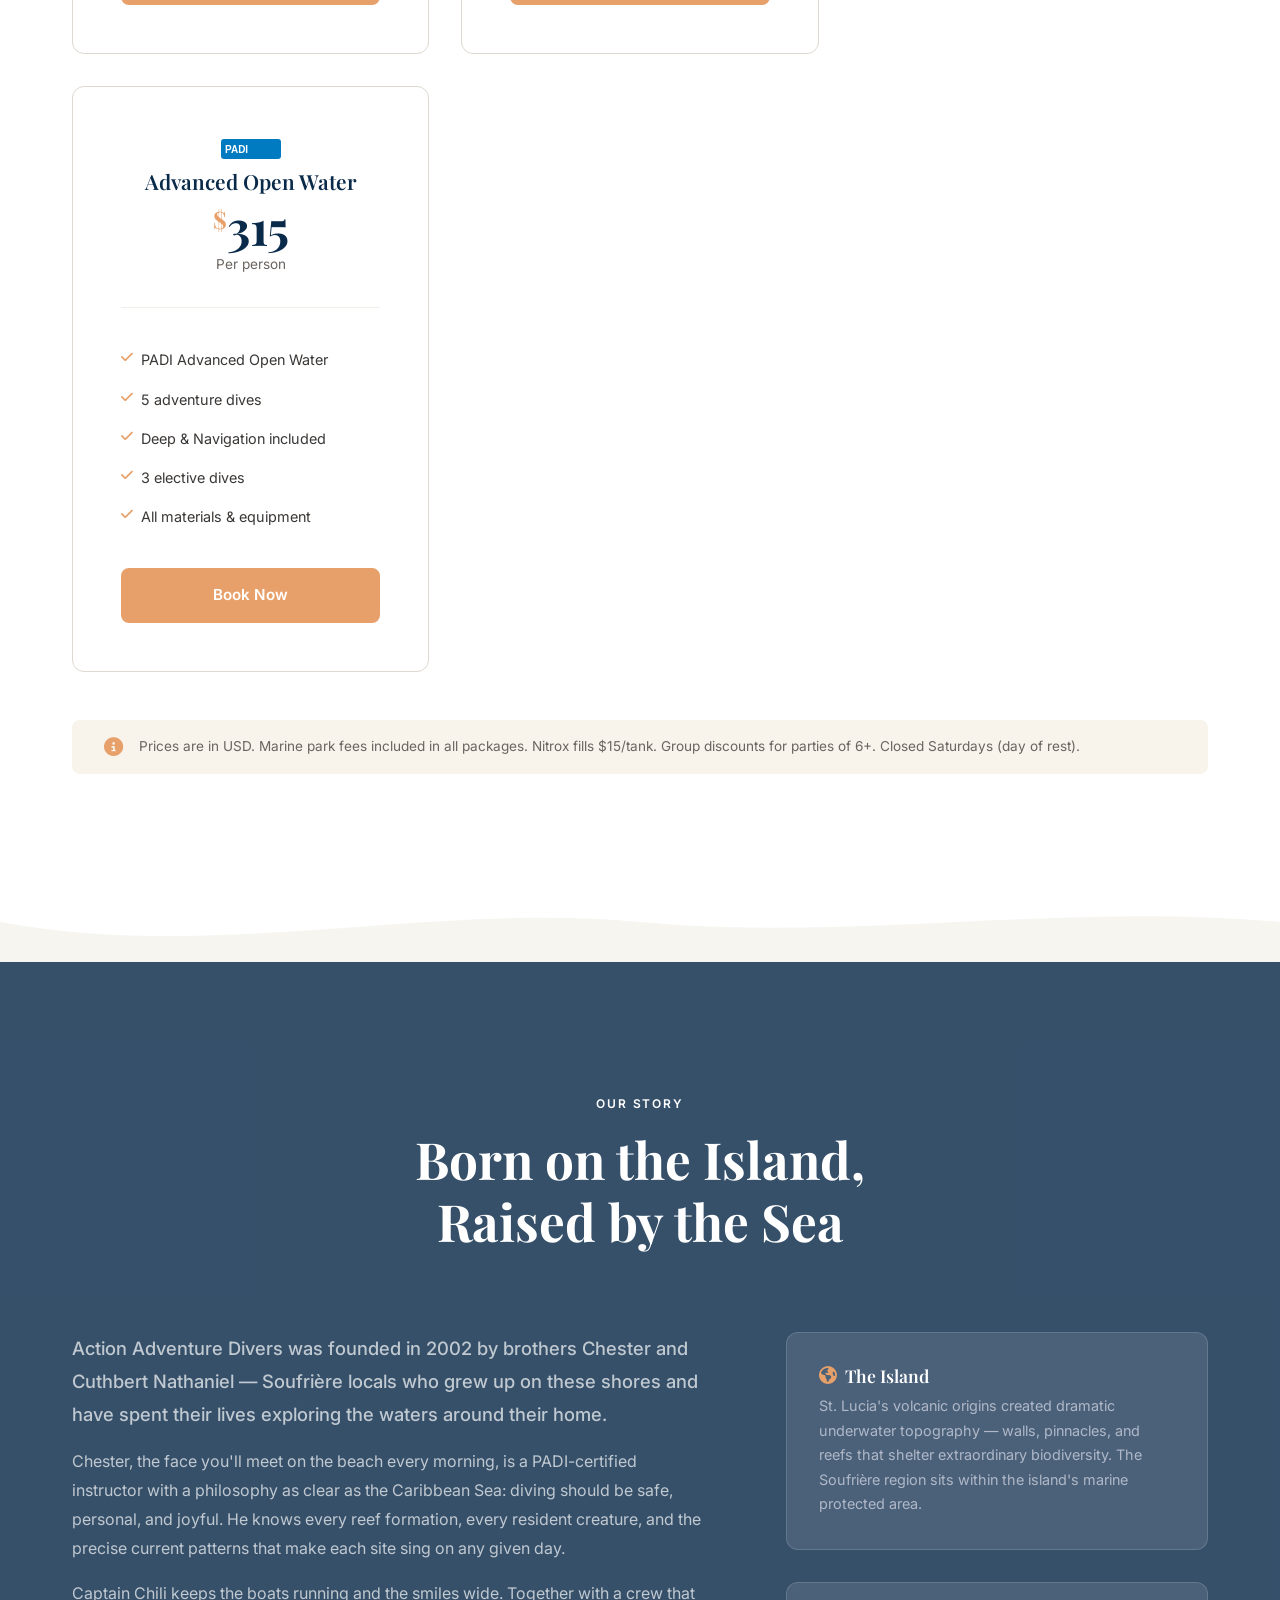
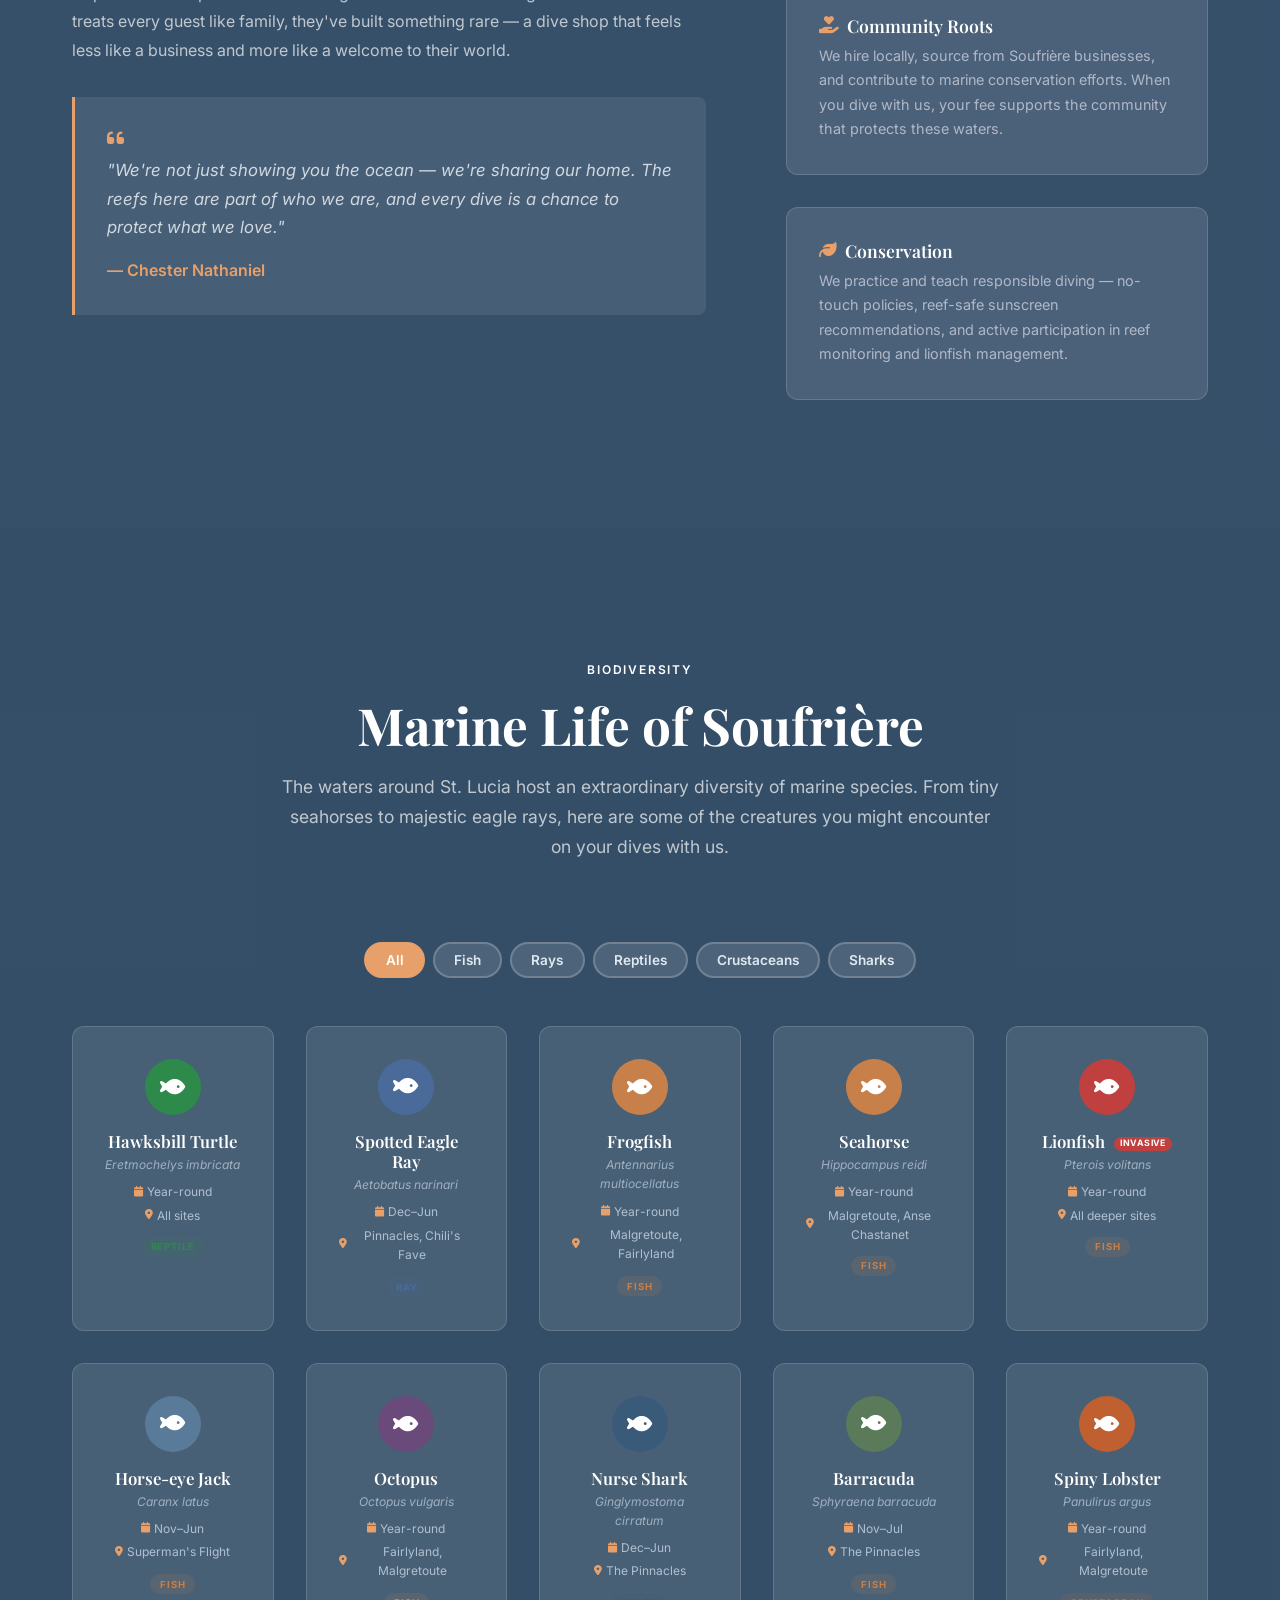
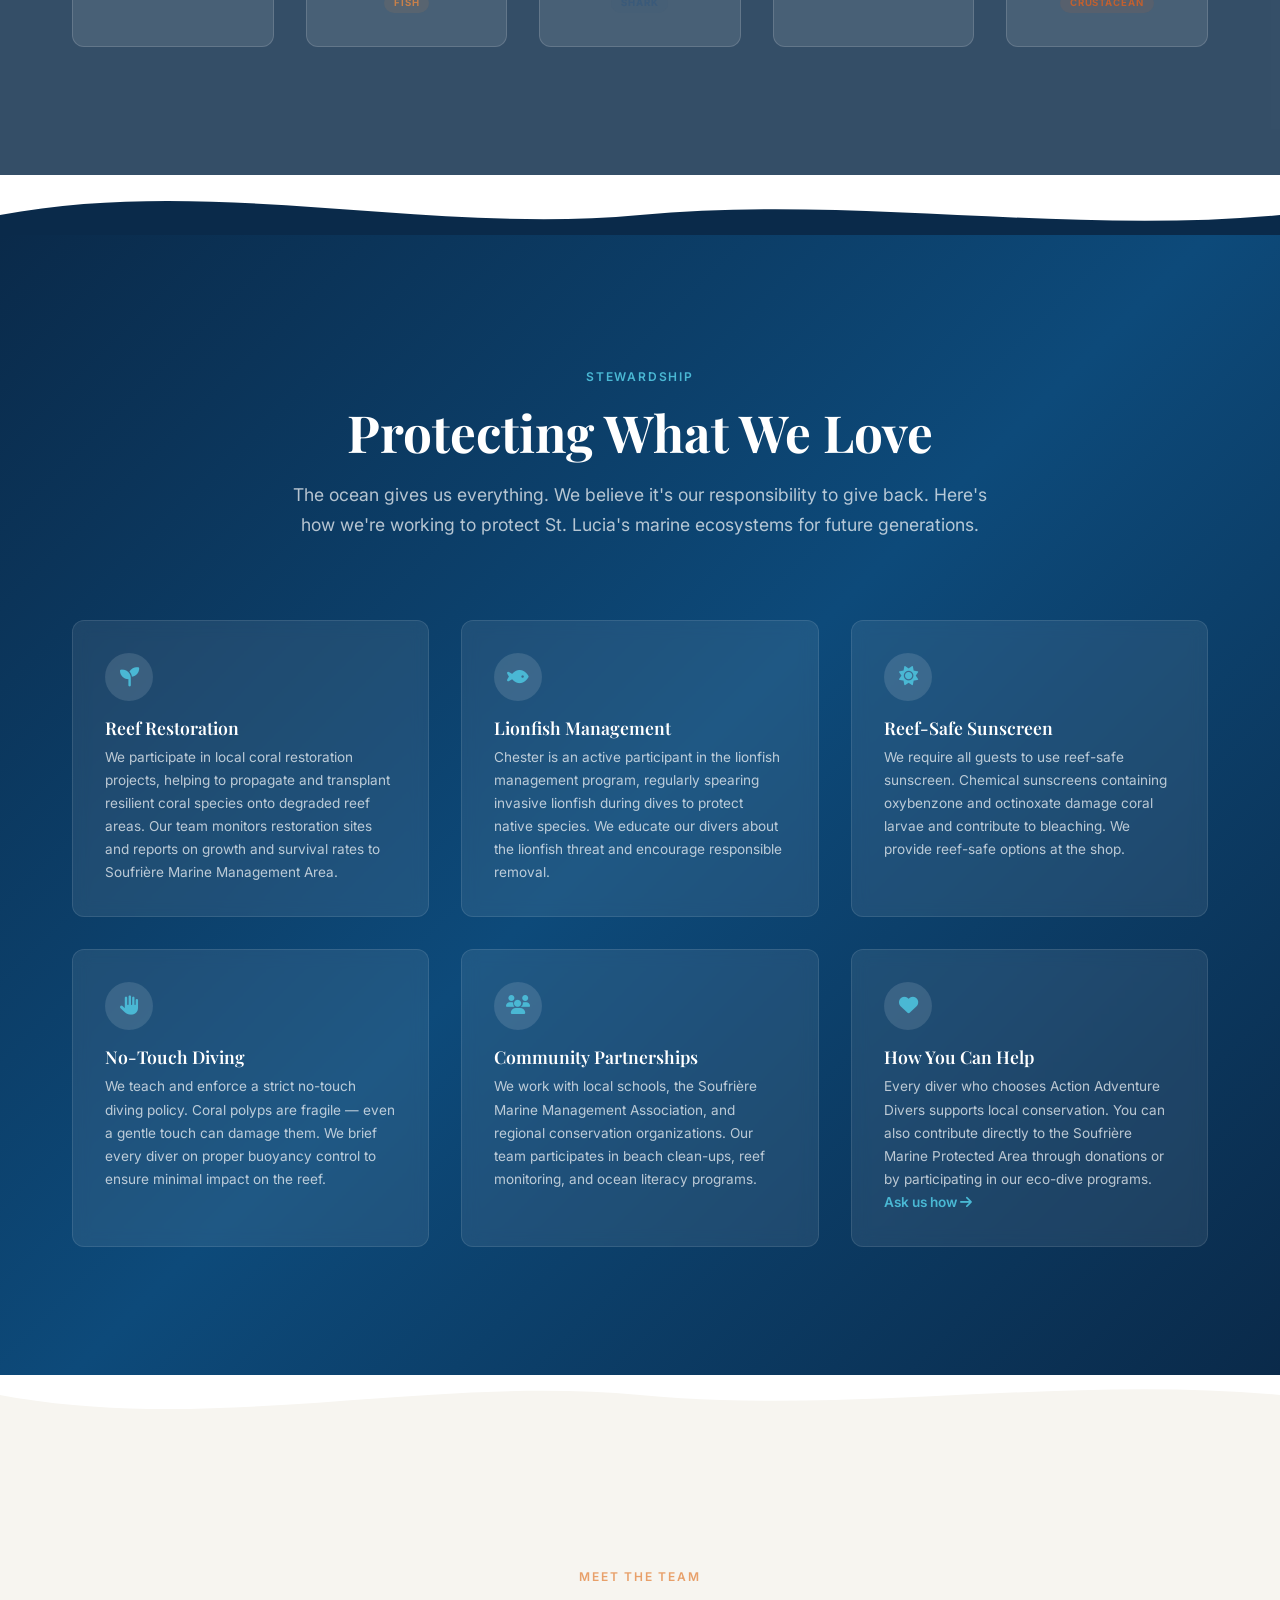
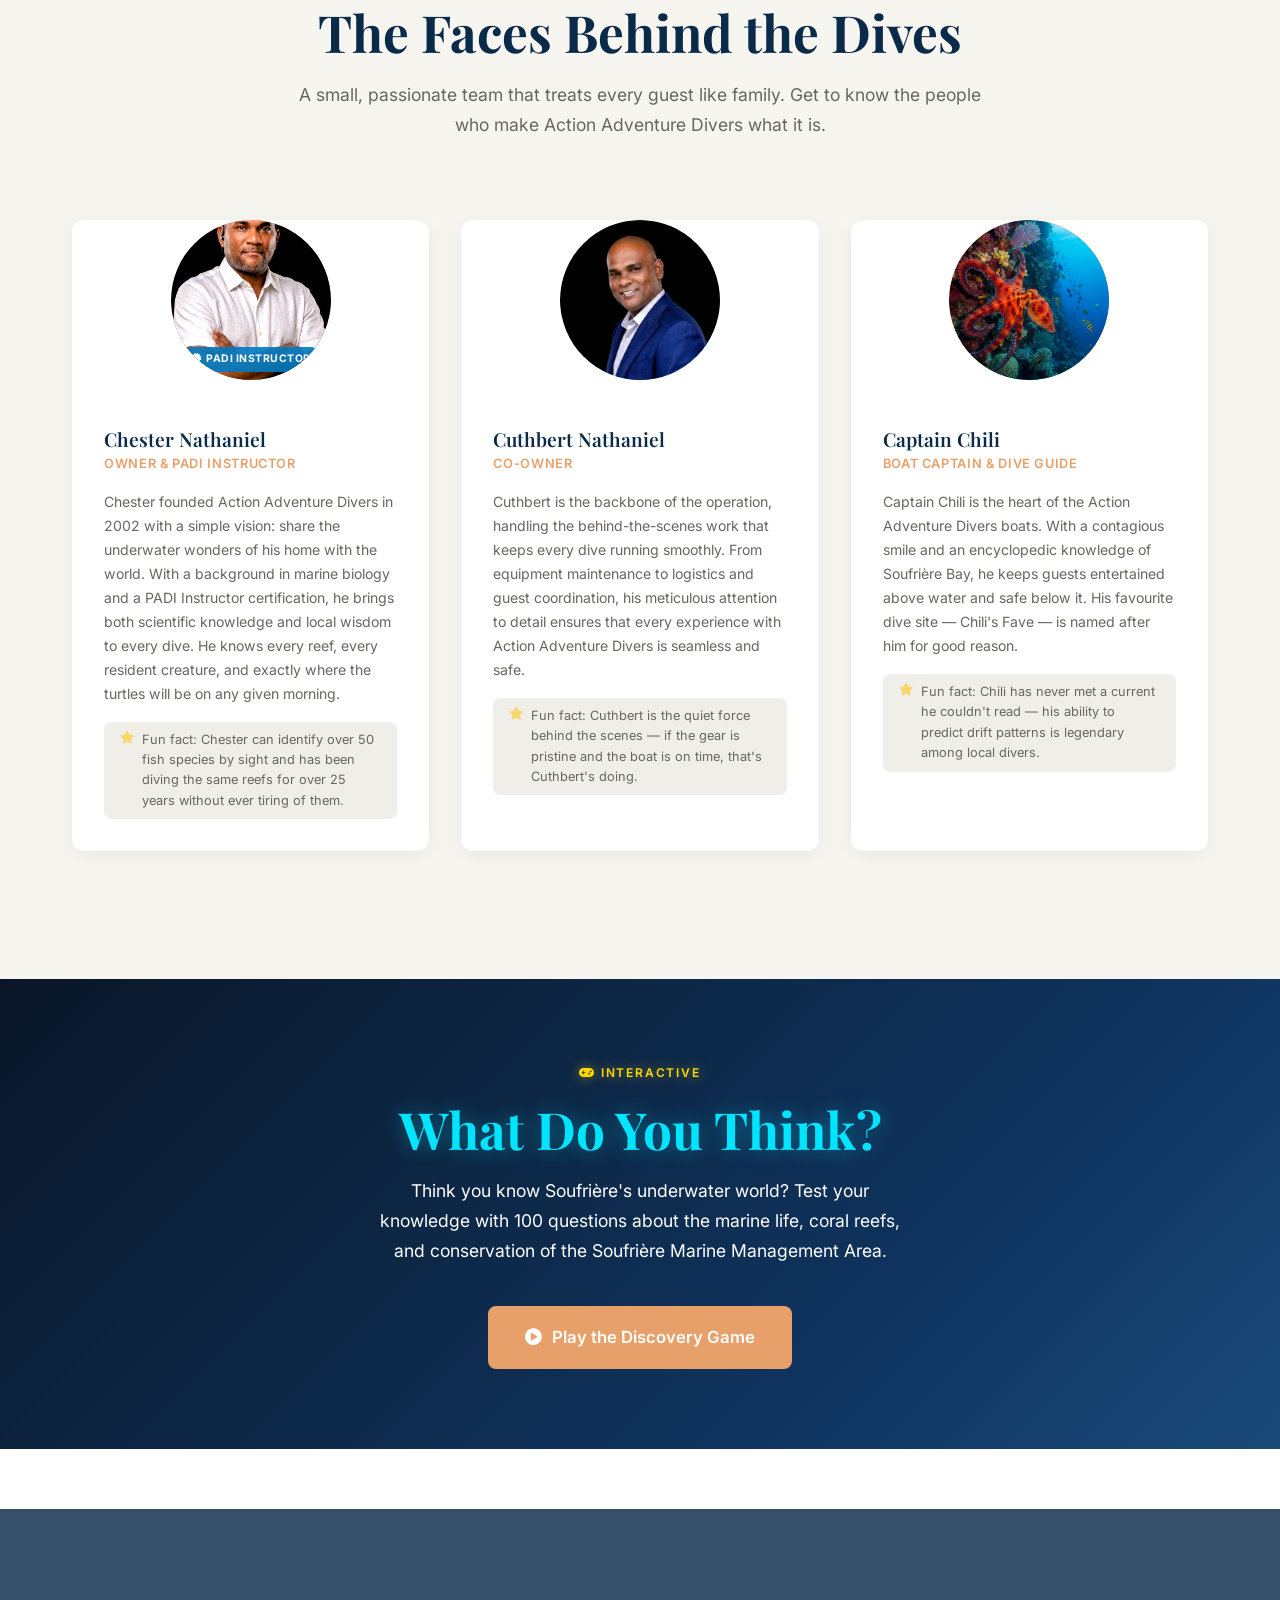
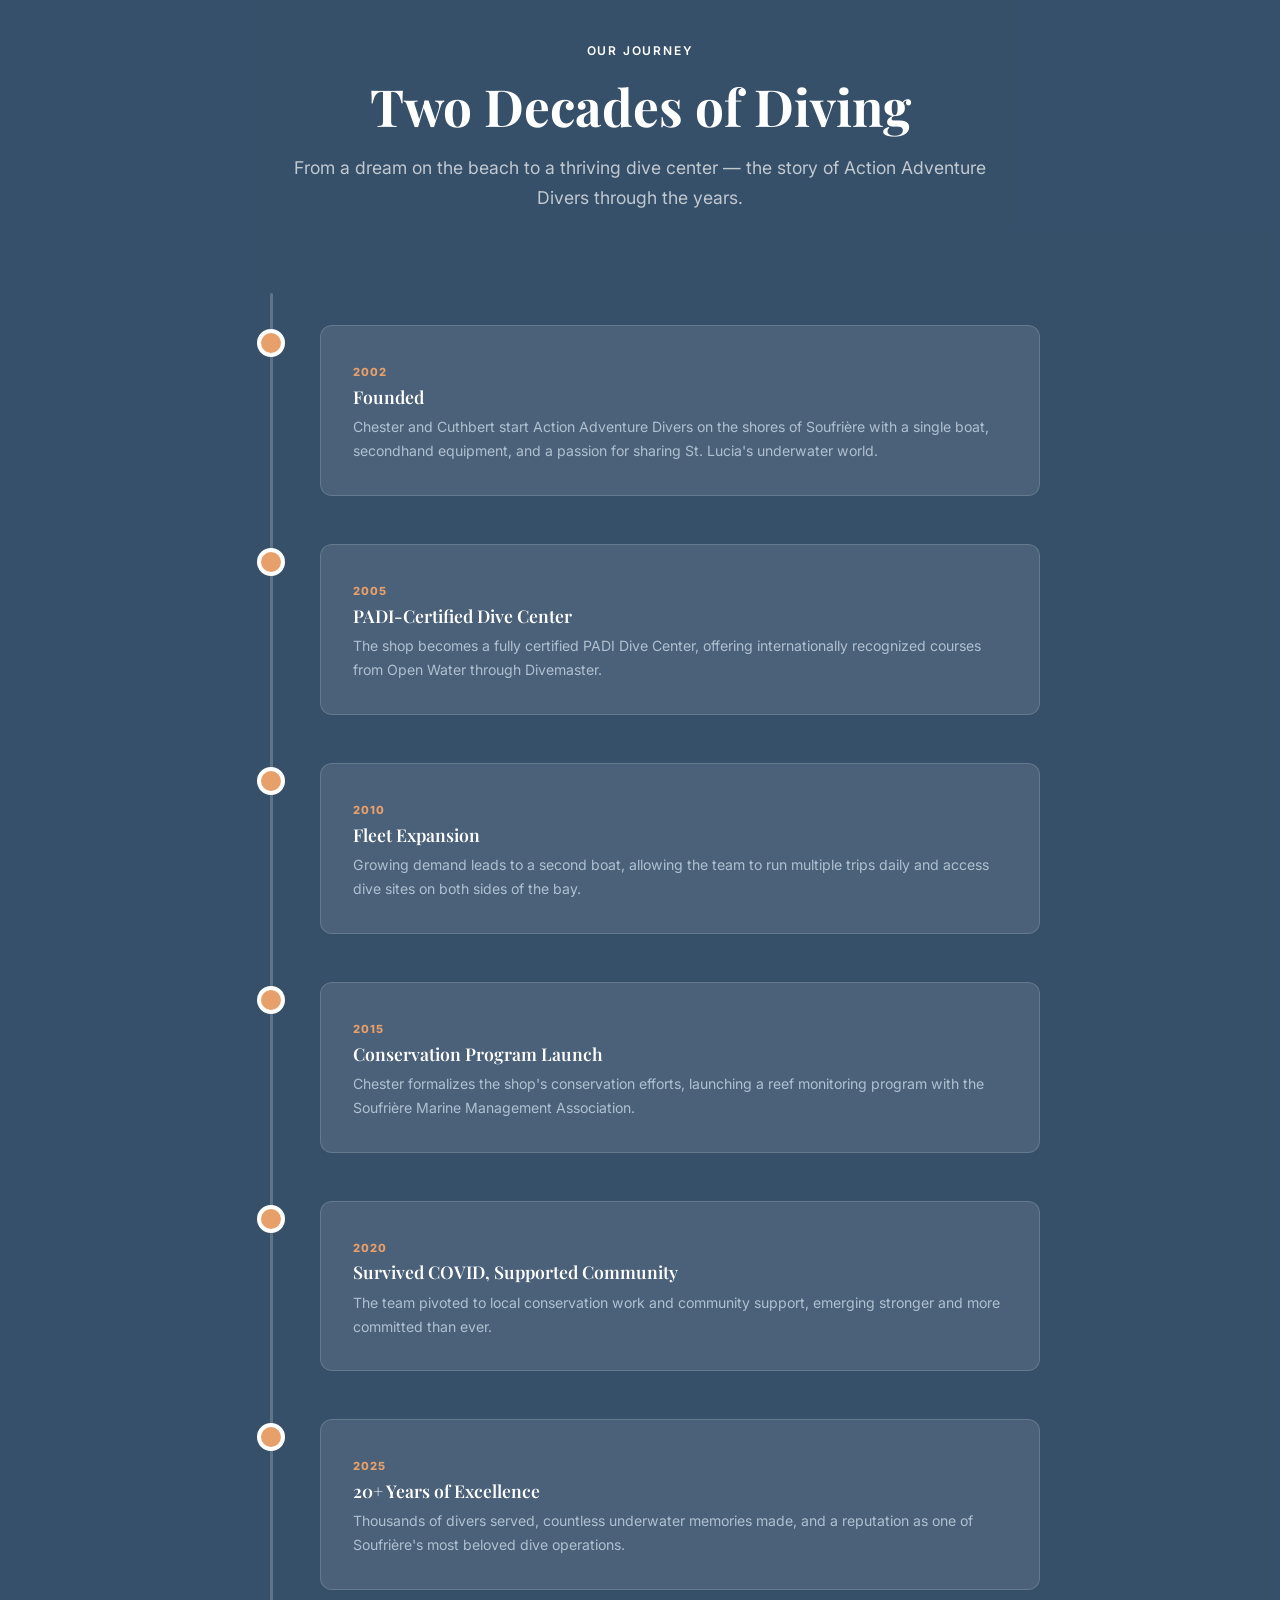
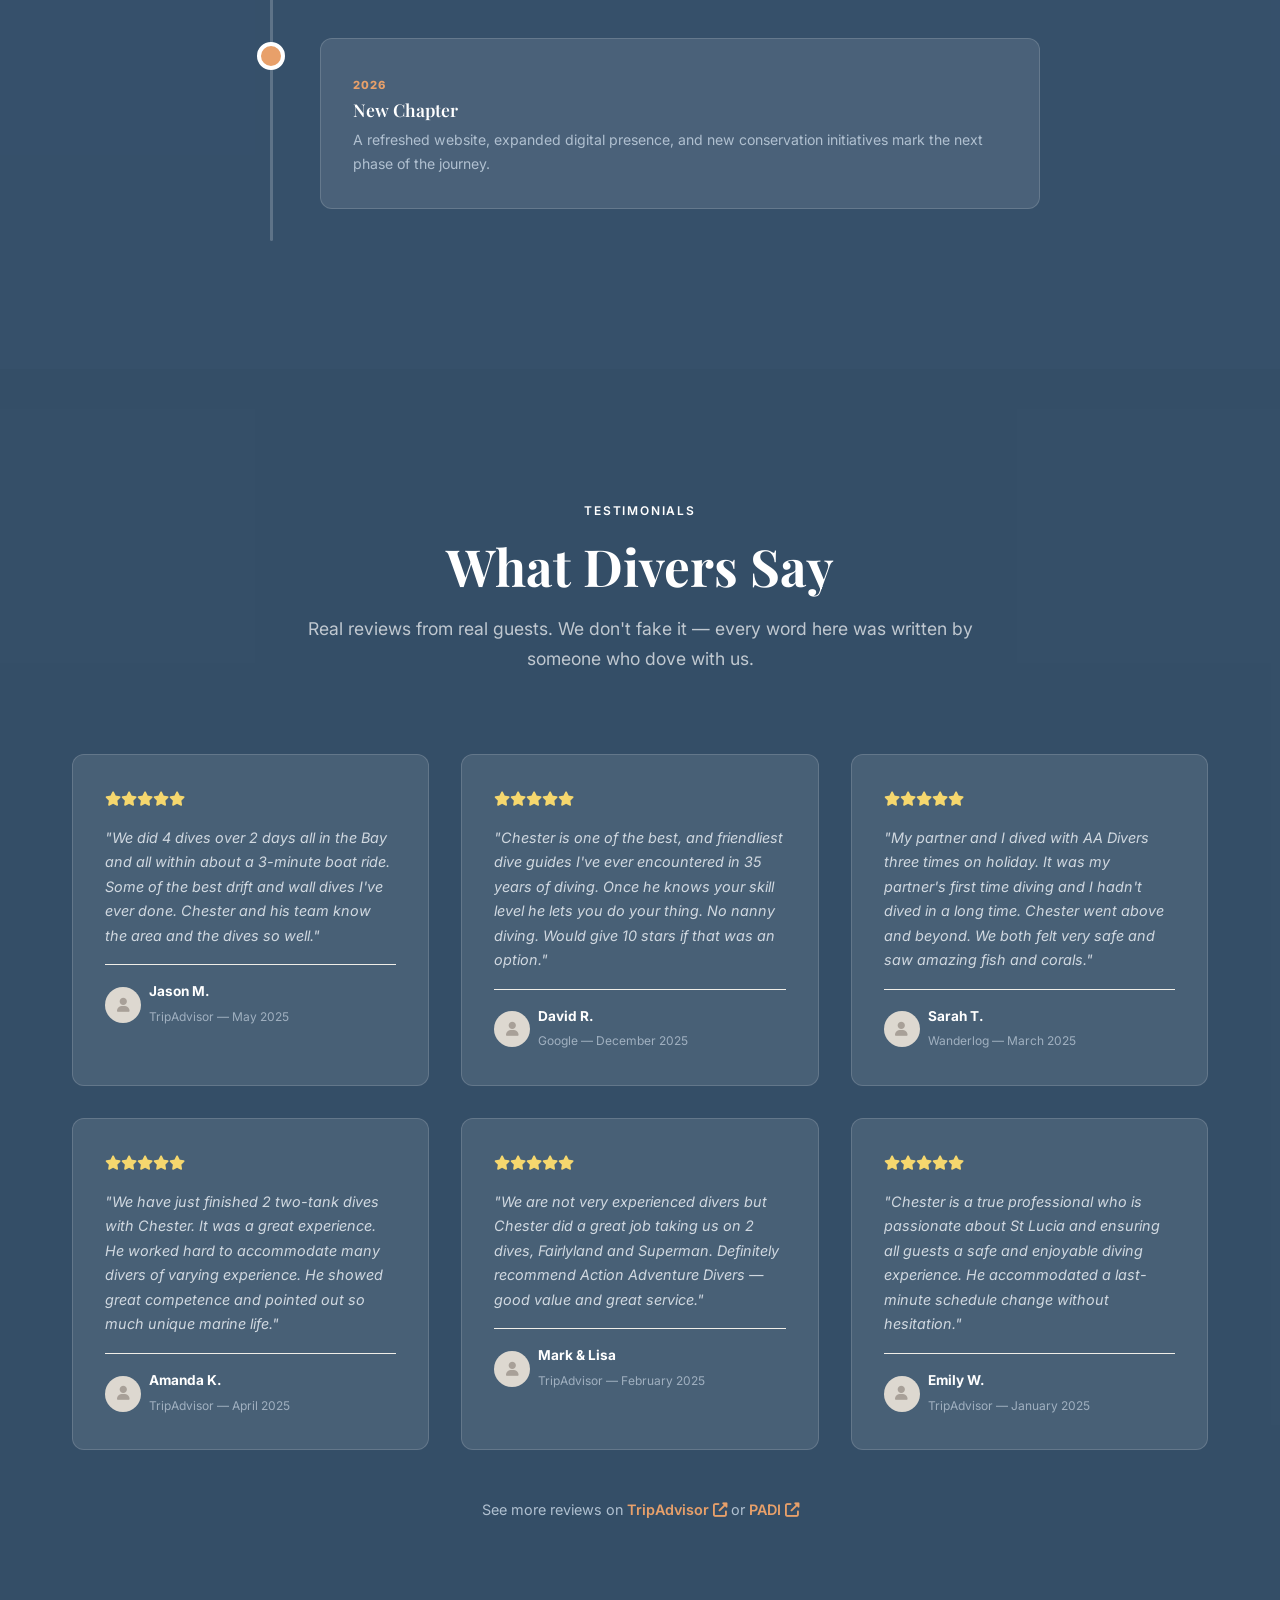
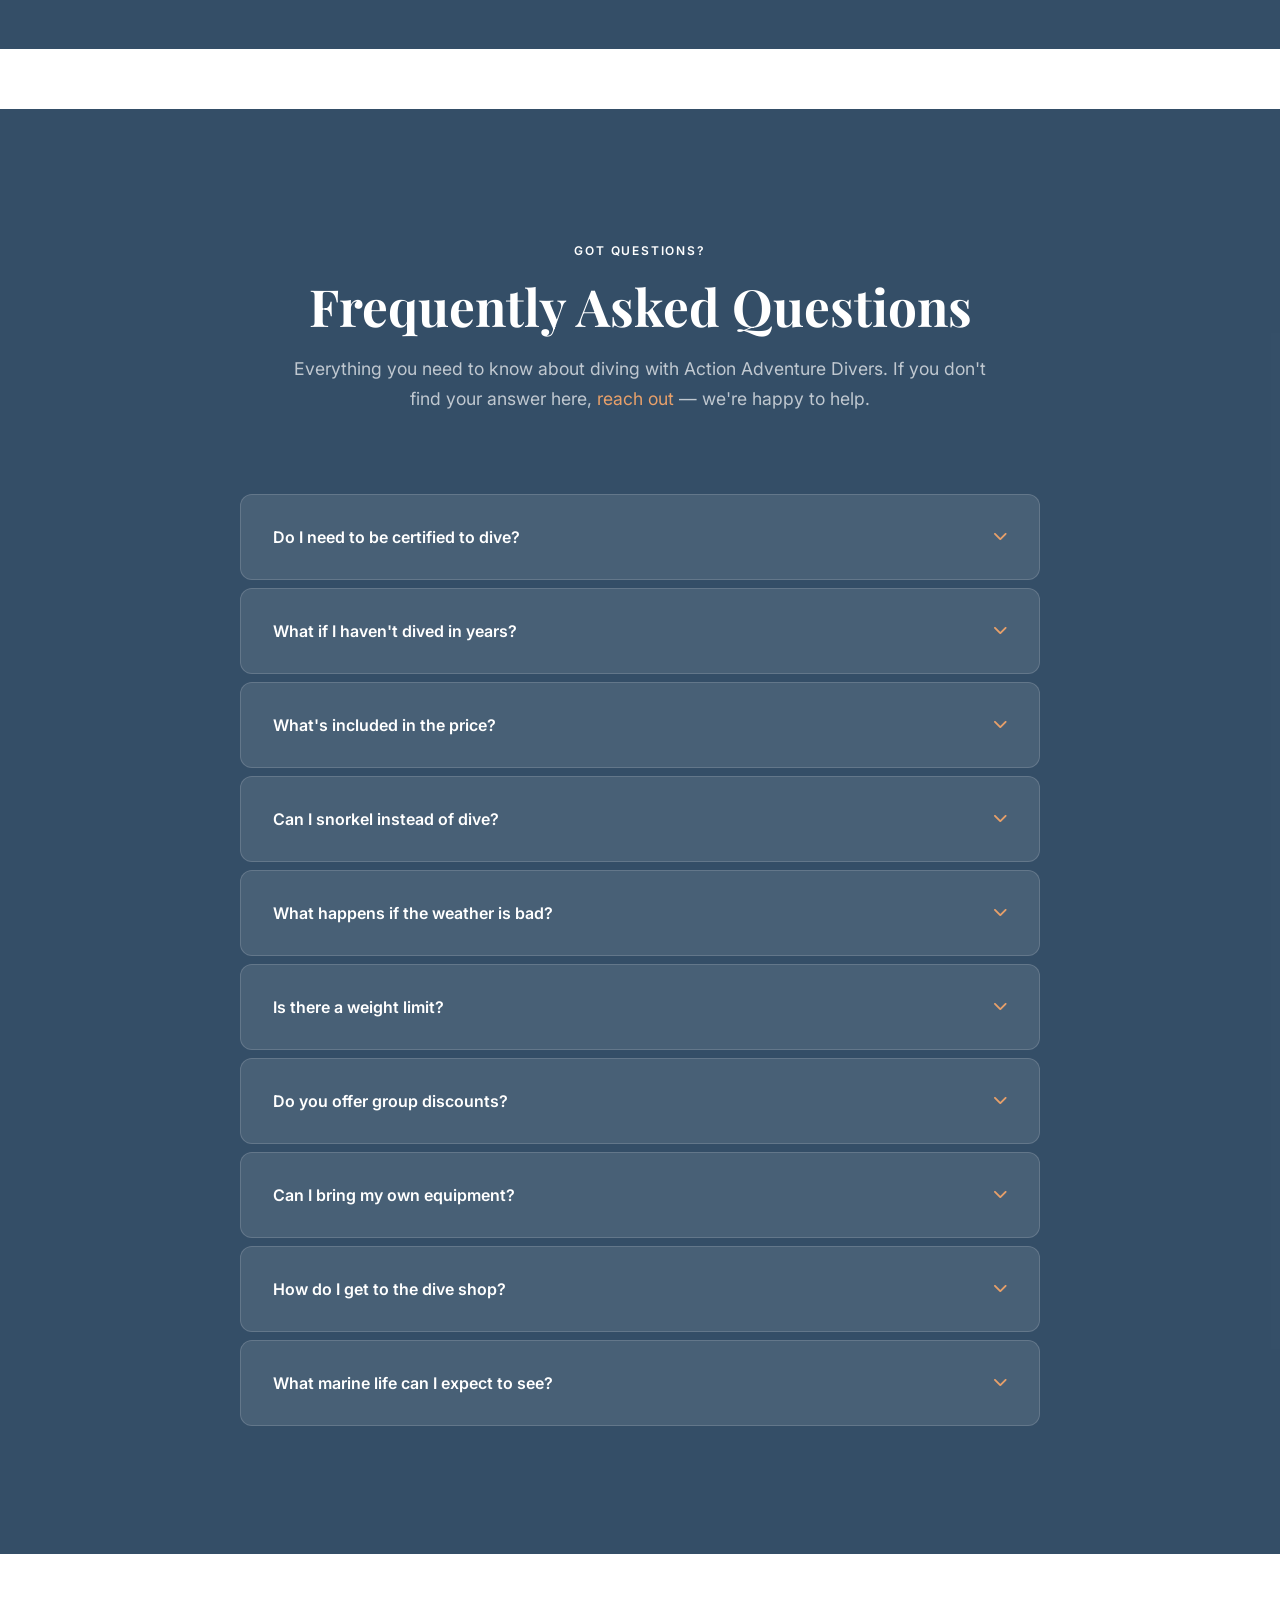
==== commit f8c12e53: "Polish homepage hero with cinematic styling" ====
--- a/index.html
+++ b/index.html
@@ -58,40 +58,48 @@
   </nav>
 
   <!-- Hero Section -->
-  <section class="hero" id="home">
-    <video class="hero-video" autoplay muted loop playsinline poster="video/hero-bg-poster.jpg">
+  <section class="hero hero--cinematic" id="home">
+    <video class="hero-video" autoplay muted loop playsinline preload="metadata" poster="video/hero-bg-poster.jpg" aria-hidden="true">
       <source src="video/dive-9-2-23.mp4" type="video/mp4" />
     </video>
-    <div class="hero-overlay"></div>
-    <div class="hero-bg"></div>
-    <div class="bubbles"><div class="bubble"></div><div class="bubble"></div><div class="bubble"></div><div class="bubble"></div><div class="bubble"></div><div class="bubble"></div><div class="bubble"></div><div class="bubble"></div><div class="bubble"></div><div class="bubble"></div></div>
+    <div class="hero-aurora" aria-hidden="true"></div>
+    <div class="hero-overlay" aria-hidden="true"></div>
+    <div class="hero-bg" aria-hidden="true"></div>
+    <div class="bubbles" aria-hidden="true"><div class="bubble"></div><div class="bubble"></div><div class="bubble"></div><div class="bubble"></div><div class="bubble"></div><div class="bubble"></div><div class="bubble"></div><div class="bubble"></div><div class="bubble"></div><div class="bubble"></div></div>
      <div class="container hero-content">
-       <div class="hero-badges">
-         <span class="hero-badge"><i class="fas fa-certificate"></i> PADI 5-Star Dive Center</span>
-         <span class="hero-badge hero-badge--pro"><i class="fas fa-tachometer-alt"></i> Deep/Tech Ready</span>
-         <span class="hero-badge"><i class="fas fa-wind"></i> Nitrox Available</span>
+       <div class="hero-copy">
+         <div class="hero-badges">
+            <span class="hero-badge"><i class="fas fa-certificate"></i> PADI 5-Star Dive Center</span>
+            <span class="hero-badge hero-badge--pro"><i class="fas fa-tachometer-alt"></i> Deep/Tech Ready</span>
+            <span class="hero-badge"><i class="fas fa-wind"></i> Nitrox Available</span>
+          </div>
+          <h1 class="hero-title">Discover the Depths<br />of <span class="hero-title-accent">St. Lucia</span></h1>
+          <p class="hero-subtitle">Experience world-class scuba diving in Soufrière's pristine waters.</p>
+          <div class="hero-ctas">
+             <a href="#contact" class="btn btn-primary">Book Your Dive</a>
+             <a href="#divesites" class="btn btn-outline">Explore Dive Sites</a>
+          </div>
+          <div class="hero-quicklinks">
+            <a href="gallery.html">View Gallery <i class="fas fa-arrow-up-right-from-square"></i></a>
+            <a href="game/index.html">Play Game <i class="fas fa-arrow-up-right-from-square"></i></a>
+          </div>
        </div>
-       <h1 class="hero-title">Discover the Depths<br />of St. Lucia</h1>
-       <p class="hero-subtitle">Experience world-class scuba diving in Soufrière's pristine waters.</p>
-       <div class="hero-ctas">
-          <a href="#contact" class="btn btn-primary">Book Your Dive</a>
-          <a href="#divesites" class="btn btn-outline">Explore Dive Sites</a>
-          <a href="gallery.html" class="btn btn-outline">View Gallery</a>
-          <a href="game/index.html" class="btn btn-outline btn-game">Play Game</a>
+       <div class="hero-proof" aria-label="Experience highlights">
+         <div class="hero-proof-heading"><span>Trusted by divers</span><span class="hero-proof-line"></span><span>Soufrière, St. Lucia</span></div>
+         <div class="hero-stats">
+           <div class="stat"><span class="stat-number">20+</span><span class="stat-label">Years Experience</span></div>
+           <div class="stat"><span class="stat-number">8+</span><span class="stat-label">Dive Sites</span></div>
+           <div class="stat"><span class="stat-number">1000s</span><span class="stat-label">Happy Divers</span></div>
+           <div class="stat"><span class="stat-number">2 min</span><span class="stat-label">To Best Sites</span></div>
+         </div>
+         <div class="hero-pro-stats">
+           <div class="pro-stat"><i class="fas fa-water"></i><span>Deep Dive to 40m</span></div>
+           <div class="pro-stat"><i class="fas fa-tachometer-alt"></i><span>Drift & Wall Dives</span></div>
+           <div class="pro-stat"><i class="fas fa-flask"></i><span>Nitrox 32% / 36%</span></div>
+           <div class="pro-stat"><i class="fas fa-laptop"></i><span>Dive Computer Rental</span></div>
+         </div>
        </div>
-      <div class="hero-stats">
-        <div class="stat"><span class="stat-number">20+</span><span class="stat-label">Years Experience</span></div>
-        <div class="stat"><span class="stat-number">8+</span><span class="stat-label">Dive Sites</span></div>
-        <div class="stat"><span class="stat-number">1000s</span><span class="stat-label">Happy Divers</span></div>
-        <div class="stat"><span class="stat-number">2 min</span><span class="stat-label">To Best Sites</span></div>
-      </div>
-      <div class="hero-pro-stats">
-        <div class="pro-stat"><i class="fas fa-water"></i><span>Deep Dive to 40m</span></div>
-        <div class="pro-stat"><i class="fas fa-tachometer-alt"></i><span>Drift & Wall Dives</span></div>
-        <div class="pro-stat"><i class="fas fa-flask"></i><span>Nitrox 32% / 36%</span></div>
-        <div class="pro-stat"><i class="fas fa-laptop"></i><span>Dive Computer Rental</span></div>
-      </div>
-    </div>
+     </div>
     <div class="hero-scroll">
       <span>Scroll to explore</span>
       <i class="fas fa-chevron-down"></i>
--- a/css/style.css
+++ b/css/style.css
@@ -187,19 +187,46 @@
 }
 .dark-toggle:hover { transform: scale(1.1); box-shadow: 0 6px 24px rgba(0,0,0,0.3); }
 
-/* === HERO (with bubbles) === */
+/* === HERO (cinematic) === */
 .hero {
-  position: relative; min-height: 100vh; display: flex; align-items: center;
-  justify-content: center; overflow: hidden; background: var(--color-deep);
-}
-.hero-content { overflow: visible; }
+  --hero-x: 50%;
+  --hero-y: 42%;
+  --hero-shift-x: 0px;
+  --hero-shift-y: 0px;
+  position: relative; min-height: 100vh; min-height: 100svh;
+  display: flex; align-items: center; justify-content: center;
+  overflow: hidden; isolation: isolate; background: #04182c;
+}
+.hero-content {
+  position: relative; z-index: 5; width: 100%; overflow: visible;
+  display: grid; grid-template-columns: minmax(0, 1.2fr) minmax(300px, 0.8fr);
+  gap: clamp(2rem, 6vw, 6rem); align-items: center;
+  color: var(--color-white); padding: calc(var(--nav-height) + 4rem) 0 6rem;
+}
+.hero-copy { max-width: 760px; animation: heroRise 0.8s ease both; }
 .hero-video {
-  position: absolute; inset: 0; width: 100%; height: 100%;
-  object-fit: cover; z-index: 0;
-}
-.hero-overlay { position: absolute; inset: 0; background: linear-gradient(180deg, rgba(10,42,74,0.3) 0%, rgba(10,42,74,0.6) 40%, rgba(10,42,74,0.9) 100%); z-index: 1; }
+  position: absolute; inset: -3%; width: 106%; height: 106%;
+  object-fit: cover; object-position: center; z-index: -4;
+  transform: translate3d(var(--hero-shift-x), var(--hero-shift-y), 0) scale(1.03);
+  filter: saturate(0.95) contrast(1.08) brightness(0.82);
+  transition: transform 0.35s ease-out;
+}
+.hero-overlay {
+  position: absolute; inset: 0; z-index: -2; pointer-events: none;
+  background:
+    linear-gradient(90deg, rgba(4,20,38,0.88) 0%, rgba(4,24,44,0.62) 45%, rgba(4,18,34,0.30) 100%),
+    linear-gradient(180deg, rgba(4,18,34,0.22) 0%, rgba(4,18,34,0.14) 40%, rgba(3,14,28,0.88) 100%);
+}
+.hero-aurora {
+  position: absolute; inset: 0; z-index: -3; pointer-events: none;
+  background:
+    radial-gradient(circle at var(--hero-x) var(--hero-y), rgba(74,184,212,0.28) 0%, rgba(74,184,212,0.08) 18%, transparent 42%),
+    radial-gradient(circle at 82% 20%, rgba(245,215,110,0.14) 0%, transparent 30%),
+    radial-gradient(circle at 18% 82%, rgba(26,122,154,0.22) 0%, transparent 34%);
+  mix-blend-mode: screen; transition: background 0.25s ease-out;
+}
 .hero-bg {
-  position: absolute; inset: 0; z-index: -1;
+  position: absolute; inset: 0; z-index: -5;
   background: radial-gradient(ellipse at 20% 50%, rgba(26,122,154,0.4) 0%, transparent 50%),
               radial-gradient(ellipse at 80% 20%, rgba(232,160,106,0.2) 0%, transparent 40%),
               radial-gradient(ellipse at 50% 80%, rgba(10,42,74,0.8) 0%, transparent 50%),
@@ -223,10 +250,10 @@
   50% { transform: translateX(30px) translateY(-20px); }
   100% { transform: translateX(0) translateY(0); }
 }
-.bubbles { position: absolute; inset: 0; z-index: 1; pointer-events: none; overflow: hidden; }
+.bubbles { position: absolute; inset: 0; z-index: -1; pointer-events: none; overflow: hidden; opacity: 0.52; }
 .bubble {
-  position: absolute; bottom: -60px; border-radius: 50%; background: radial-gradient(circle at 30% 30%, rgba(255,255,255,0.15), rgba(255,255,255,0.05));
-  animation: bubbleRise linear infinite; pointer-events: none;
+  position: absolute; bottom: -60px; border-radius: 50%; background: radial-gradient(circle at 30% 30%, rgba(255,255,255,0.22), rgba(255,255,255,0.04));
+  box-shadow: inset 0 0 12px rgba(255,255,255,0.08); animation: bubbleRise linear infinite; pointer-events: none;
 }
 .bubble:nth-child(1) { width: 80px; height: 80px; left: 5%; animation-duration: 18s; animation-delay: 0s; }
 .bubble:nth-child(2) { width: 40px; height: 40px; left: 15%; animation-duration: 14s; animation-delay: 2s; }
@@ -243,27 +270,84 @@
   50% { opacity: 0.3; }
   100% { transform: translateY(-110vh) scale(0.3); opacity: 0; }
 }
-.hero-content { position: relative; z-index: 2; text-align: center; color: var(--color-white); padding: var(--space-2xl) 0; }
-.hero-badges { display: flex; flex-wrap: wrap; justify-content: center; gap: var(--space-sm); margin-bottom: var(--space-lg); }
-.hero-badge { display: inline-flex; align-items: center; gap: var(--space-sm); padding: 0.4rem 1.2rem; border: 1px solid rgba(255,255,255,0.25); border-radius: 100px; font-size: 0.75rem; font-weight: 600; letter-spacing: 0.1em; text-transform: uppercase; backdrop-filter: blur(4px); }
-.hero-badge--pro { background: rgba(200,80,80,0.25); border-color: rgba(200,80,80,0.5); }
-.hero-badge--pro i { color: #ff6b6b; }
-.hero-title { font-family: var(--font-serif); font-size: clamp(2.8rem, 8vw, 5.5rem); font-weight: 700; line-height: 1.1; margin-bottom: var(--space-lg); text-shadow: 0 2px 20px rgba(0,0,0,0.3); }
-.hero-subtitle { font-size: clamp(1rem, 2vw, 1.25rem); max-width: 640px; margin: 0 auto var(--space-xl); color: rgba(255,255,255,0.85); line-height: 1.7; }
-.hero-ctas { display: flex; gap: var(--space-md); justify-content: center; flex-wrap: wrap; }
-.hero-ctas .btn-game { border-color: var(--color-coral); color: var(--color-coral); }
-.hero-ctas .btn-game:hover { background: var(--color-coral); color: var(--color-white); }
-.hero-stats { display: flex; justify-content: center; gap: var(--space-xl); margin-top: var(--space-2xl); flex-wrap: wrap; }
-.stat { text-align: center; }
-.stat-number { display: block; font-family: var(--font-serif); font-size: 2rem; font-weight: 700; color: var(--color-white); }
-.stat-label { font-size: 0.8rem; color: rgba(255,255,255,0.65); text-transform: uppercase; letter-spacing: 0.05em; }
-.hero-pro-stats { display: flex; justify-content: center; gap: var(--space-md); margin-top: var(--space-xl); flex-wrap: wrap; }
-.pro-stat { display: flex; align-items: center; gap: var(--space-sm); padding: 0.35rem 1rem; background: rgba(255,255,255,0.08); border: 1px solid rgba(255,255,255,0.12); border-radius: 100px; font-size: 0.75rem; color: rgba(255,255,255,0.85); letter-spacing: 0.02em; backdrop-filter: blur(4px); }
-.pro-stat i { color: var(--color-shallows); font-size: 0.75rem; }
+.hero-badges { display: flex; flex-wrap: wrap; justify-content: flex-start; gap: var(--space-sm); margin-bottom: var(--space-lg); }
+.hero-badge {
+  display: inline-flex; align-items: center; gap: 0.55rem; padding: 0.5rem 1rem;
+  border: 1px solid rgba(255,255,255,0.22); border-radius: 100px;
+  background: rgba(5,26,46,0.36); box-shadow: inset 0 1px 0 rgba(255,255,255,0.12);
+  font-size: 0.68rem; font-weight: 700; letter-spacing: 0.09em; text-transform: uppercase;
+  backdrop-filter: blur(14px); color: rgba(255,255,255,0.92);
+}
+.hero-badge i { color: var(--color-sun); }
+.hero-badge--pro { background: rgba(138,48,48,0.32); border-color: rgba(255,140,120,0.45); }
+.hero-badge--pro i { color: #ff8c78; }
+.hero-title {
+  font-family: var(--font-serif); font-size: clamp(3rem, 7vw, 6rem);
+  font-weight: 700; line-height: 0.98; letter-spacing: -0.035em;
+  margin-bottom: var(--space-md); text-shadow: 0 8px 36px rgba(0,0,0,0.45);
+}
+.hero-title-accent {
+  color: var(--color-sun); font-style: italic;
+  text-shadow: 0 0 34px rgba(245,215,110,0.28), 0 8px 36px rgba(0,0,0,0.42);
+}
+.hero-subtitle {
+  font-size: clamp(1.05rem, 1.8vw, 1.3rem); max-width: 620px; margin: 0 0 var(--space-xl);
+  color: rgba(255,255,255,0.86); line-height: 1.65;
+  text-shadow: 0 4px 20px rgba(0,0,0,0.35);
+}
+.hero-ctas { display: flex; gap: var(--space-md); justify-content: flex-start; flex-wrap: wrap; }
+.hero-ctas .btn { border-radius: 100px; padding: 0.9rem 1.7rem; }
+.hero-ctas .btn-primary {
+  color: #102a42; border-color: rgba(255,255,255,0.38);
+  background: linear-gradient(135deg, var(--color-sun) 0%, #f0b27a 52%, var(--color-coral) 100%);
+  box-shadow: 0 14px 34px rgba(232,160,106,0.28), inset 0 1px 0 rgba(255,255,255,0.5);
+}
+.hero-ctas .btn-primary:hover { color: #081c2e; transform: translateY(-2px); box-shadow: 0 18px 42px rgba(232,160,106,0.36); }
+.hero-ctas .btn-outline {
+  background: rgba(255,255,255,0.06); border-color: rgba(255,255,255,0.48);
+  backdrop-filter: blur(10px); box-shadow: inset 0 1px 0 rgba(255,255,255,0.12);
+}
+.hero-ctas .btn-outline:hover { background: rgba(255,255,255,0.92); color: var(--color-deep); }
+.hero-quicklinks { display: flex; gap: 1.4rem; flex-wrap: wrap; margin-top: 1rem; }
+.hero-quicklinks a { color: rgba(255,255,255,0.7); font-size: 0.78rem; font-weight: 600; letter-spacing: 0.06em; text-transform: uppercase; border-bottom: 1px solid rgba(255,255,255,0.18); padding-bottom: 0.15rem; }
+.hero-quicklinks a:hover { color: var(--color-sun); border-bottom-color: var(--color-sun); }
+.hero-quicklinks i { font-size: 0.65rem; margin-left: 0.25rem; }
+.hero-proof {
+  position: relative; overflow: hidden; justify-self: end; width: min(100%, 440px);
+  padding: 1.7rem; border-radius: 24px;
+  border: 1px solid rgba(255,255,255,0.18);
+  background: linear-gradient(155deg, rgba(255,255,255,0.14), rgba(255,255,255,0.04) 55%, rgba(4,20,38,0.18));
+  box-shadow: 0 28px 70px rgba(0,0,0,0.32), inset 0 1px 0 rgba(255,255,255,0.16);
+  backdrop-filter: blur(22px) saturate(130%);
+  animation: heroRise 0.9s 0.12s ease both;
+}
+.hero-proof::before {
+  content: ''; position: absolute; inset: 0 0 auto; height: 1px;
+  background: linear-gradient(90deg, transparent, rgba(255,255,255,0.65), transparent);
+}
+.hero-proof-heading { display: flex; align-items: center; gap: 0.8rem; margin-bottom: 1.4rem; color: rgba(255,255,255,0.66); font-size: 0.65rem; font-weight: 700; letter-spacing: 0.12em; text-transform: uppercase; }
+.hero-proof-line { flex: 1; height: 1px; background: linear-gradient(90deg, rgba(255,255,255,0.24), transparent); }
+.hero-stats { display: grid; grid-template-columns: repeat(2, minmax(0, 1fr)); gap: 1.15rem; margin: 0; padding-bottom: 1.25rem; border-bottom: 1px solid rgba(255,255,255,0.12); }
+.stat { text-align: left; padding-left: 0.8rem; border-left: 2px solid rgba(245,215,110,0.55); }
+.stat-number { display: block; font-family: var(--font-serif); font-size: 2rem; font-weight: 700; color: var(--color-white); line-height: 1.1; }
+.stat-label { font-size: 0.66rem; color: rgba(255,255,255,0.66); text-transform: uppercase; letter-spacing: 0.08em; }
+.hero-pro-stats { display: grid; grid-template-columns: repeat(2, minmax(0, 1fr)); gap: 0.6rem; margin-top: 1rem; }
+.pro-stat { display: flex; align-items: center; gap: 0.5rem; padding: 0.55rem 0.65rem; background: rgba(255,255,255,0.06); border: 1px solid rgba(255,255,255,0.10); border-radius: 12px; font-size: 0.68rem; line-height: 1.25; color: rgba(255,255,255,0.86); }
+.pro-stat i { color: var(--color-shallows); font-size: 0.72rem; }
+.hero-scroll {
+  position: absolute; bottom: 1.6rem; left: 50%; transform: translateX(-50%); z-index: 5;
+  display: flex; flex-direction: column; align-items: center; gap: 0.2rem;
+  padding: 0.45rem 0.85rem; border-radius: 100px;
+  background: rgba(4,20,38,0.28); border: 1px solid rgba(255,255,255,0.10);
+  color: rgba(255,255,255,0.64); font-size: 0.66rem; letter-spacing: 0.12em; text-transform: uppercase;
+  backdrop-filter: blur(10px); animation: heroBounce 2.4s ease-in-out infinite;
+}
+.hero-scroll i { font-size: 0.85rem; }
+@keyframes heroBounce { 0%,100% { transform: translateX(-50%) translateY(0); } 50% { transform: translateX(-50%) translateY(6px); } }
+@keyframes heroRise { from { opacity: 0; transform: translateY(18px); } to { opacity: 1; transform: translateY(0); } }
+[data-theme="dark"] .hero-overlay { background: linear-gradient(90deg, rgba(3,10,22,0.9) 0%, rgba(4,18,34,0.7) 48%, rgba(3,12,26,0.38) 100%), linear-gradient(180deg, rgba(3,10,22,0.3) 0%, rgba(3,10,22,0.2) 38%, rgba(2,8,20,0.9) 100%); }
+[data-theme="dark"] .hero-title { text-shadow: 0 8px 38px rgba(0,0,0,0.62); }
 [data-theme="dark"] .pro-stat { background: rgba(255,255,255,0.06); }
-.hero-scroll { position: absolute; bottom: 2rem; left: 50%; transform: translateX(-50%); z-index: 2; display: flex; flex-direction: column; align-items: center; gap: var(--space-xs); color: rgba(255,255,255,0.5); font-size: 0.75rem; letter-spacing: 0.1em; text-transform: uppercase; animation: bounce 2s infinite; }
-.hero-scroll i { font-size: 1rem; }
-@keyframes bounce { 0%,100% { transform: translateX(-50%) translateY(0); } 50% { transform: translateX(-50%) translateY(8px); } }
 
 /* === WELCOME === */
 .welcome-grid { display: grid; grid-template-columns: 1fr 1fr; gap: var(--space-2xl); align-items: center; }
@@ -861,6 +945,45 @@
 [data-theme="dark"] .wallpaper-reviews .review-card { background: rgba(255,255,255,0.06); border-color: rgba(255,255,255,0.1); }
 [data-theme="dark"] .wallpaper-faq .faq-item { background: rgba(255,255,255,0.06); border-color: rgba(255,255,255,0.1); }
 
+/* === CINEMATIC HERO RESPONSIVE / REDUCED MOTION === */
+@media (max-width: 1024px) {
+  .hero-content { grid-template-columns: 1fr; gap: var(--space-xl); justify-items: center; text-align: center; }
+  .hero-copy { max-width: 820px; }
+  .hero-badges, .hero-ctas, .hero-quicklinks { justify-content: center; }
+  .hero-subtitle { margin-left: auto; margin-right: auto; }
+  .hero-proof { justify-self: center; width: min(100%, 620px); }
+}
+@media (max-width: 768px) {
+  .hero-video { object-position: 56% center; filter: saturate(0.95) contrast(1.06) brightness(0.68); }
+  .hero-overlay { background: linear-gradient(180deg, rgba(4,18,34,0.55) 0%, rgba(4,18,34,0.50) 42%, rgba(3,14,28,0.92) 100%); }
+  .hero-content { padding: calc(var(--nav-height) + 3rem) 0 5rem; }
+  .hero-title { font-size: clamp(2.4rem, 11vw, 4rem); line-height: 1.02; }
+  .hero-subtitle { font-size: 1rem; margin-bottom: var(--space-lg); }
+  .hero-proof { padding: 1.25rem; border-radius: 20px; }
+  .hero-proof-heading { margin-bottom: 1rem; }
+  .hero-stats { gap: 0.9rem; padding-bottom: 1rem; }
+  .hero-pro-stats { grid-template-columns: 1fr; }
+  .hero-scroll { display: none; }
+}
+@media (max-width: 480px) {
+  .hero-ctas { flex-direction: column; align-items: stretch; }
+  .hero-ctas .btn { width: 100%; max-width: 320px; }
+  .hero-quicklinks { gap: 0.9rem; }
+  .hero-stats { grid-template-columns: 1fr 1fr; }
+  .stat-number { font-size: 1.55rem; }
+}
+@media (prefers-reduced-motion: reduce) {
+  .hero-video,
+  .hero-aurora,
+  .hero-copy,
+  .hero-proof,
+  .hero-scroll,
+  .hero-bg::after,
+  .bubble { animation: none !important; transition: none !important; }
+  .hero-video { transform: scale(1.01); }
+  .hero-scroll { animation: none !important; transform: translateX(-50%); }
+}
+
 /* Mobile: disable fixed attachment for performance */
 @media (max-width: 768px) {
   .section-wallpaper { background-attachment: scroll; }
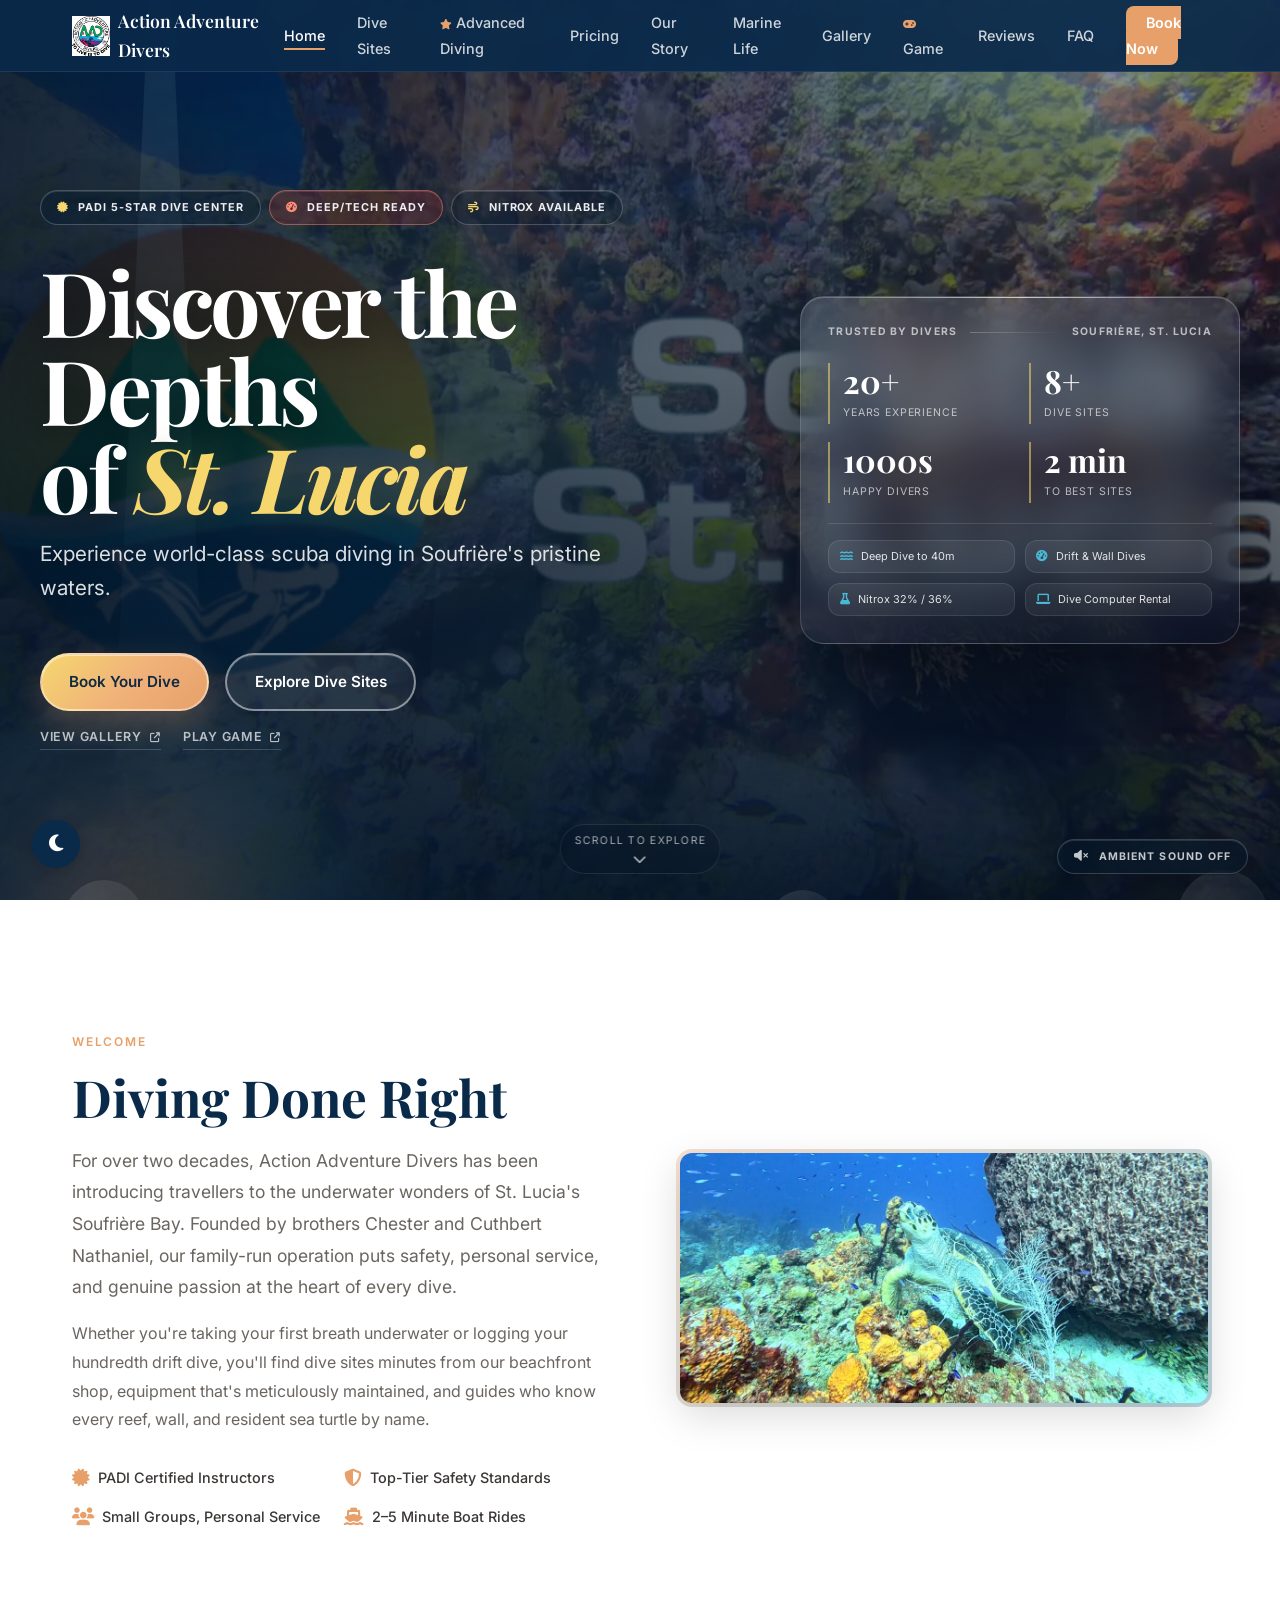
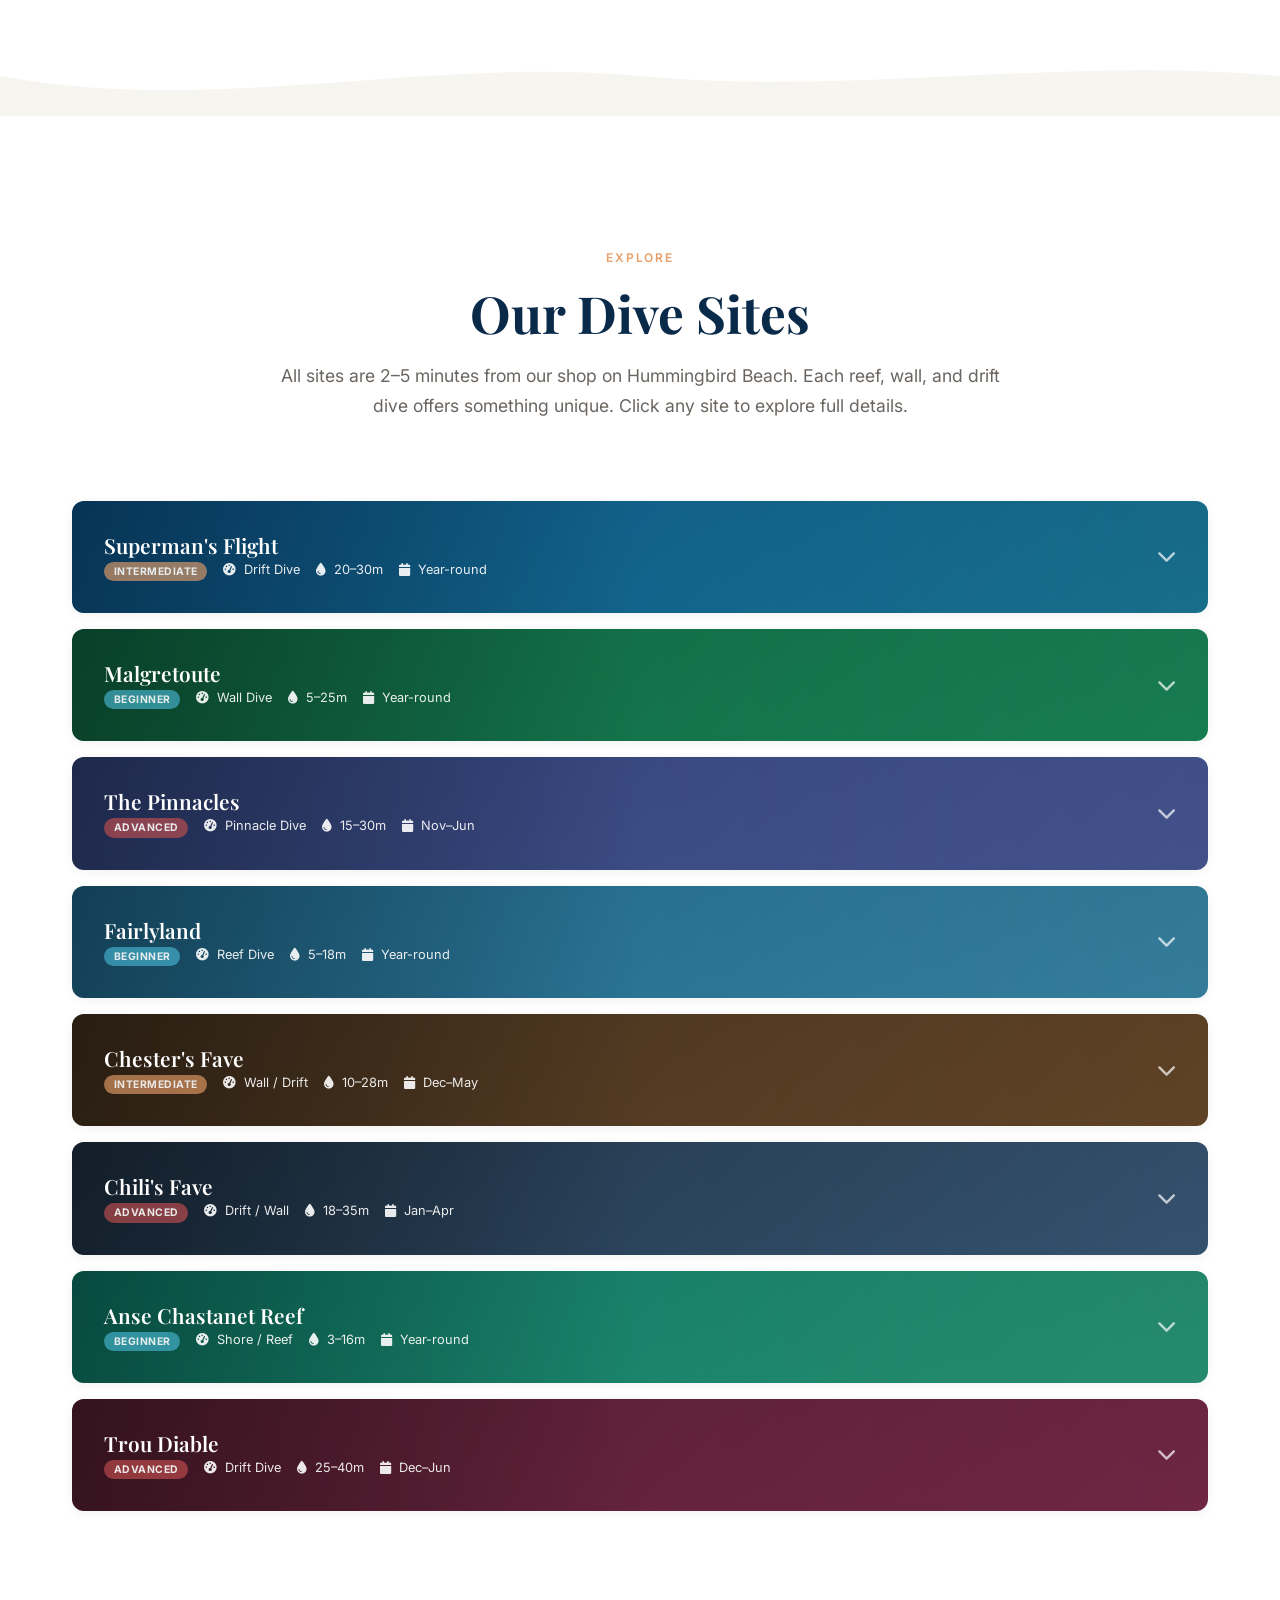
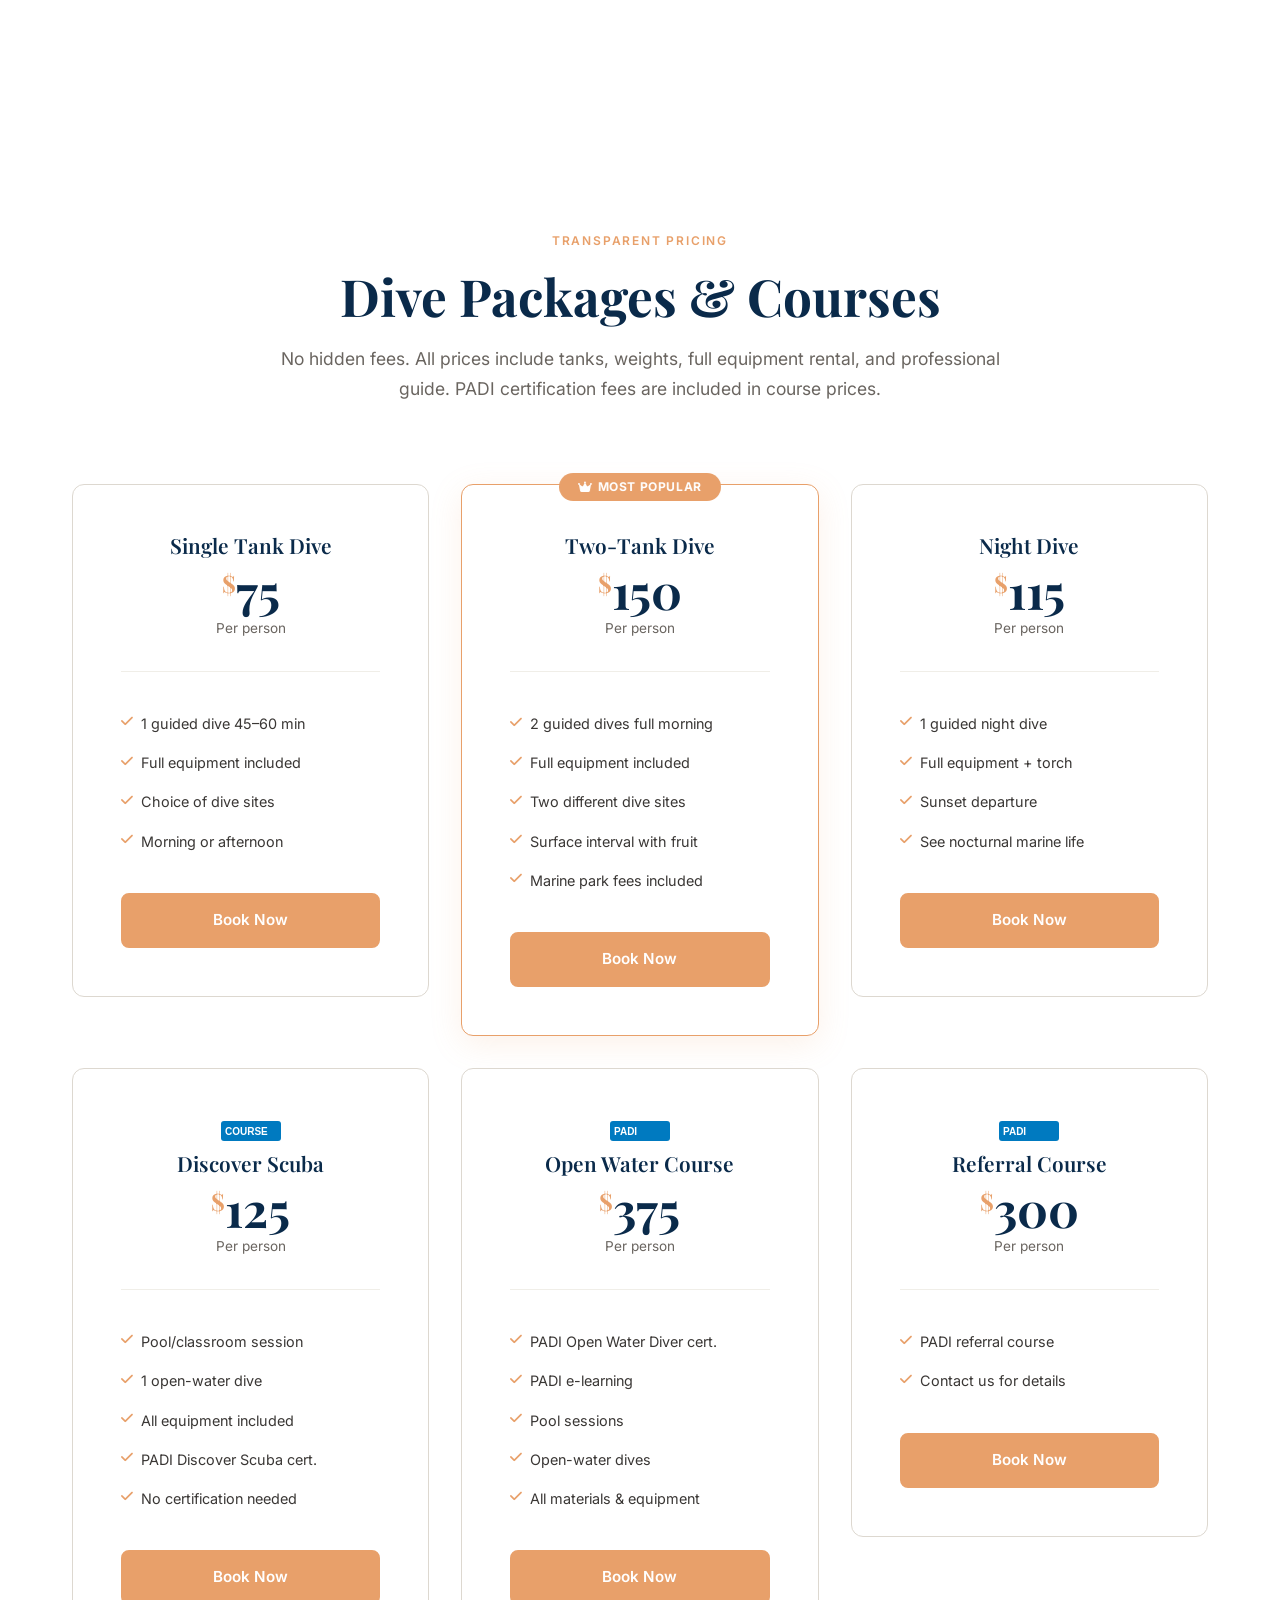
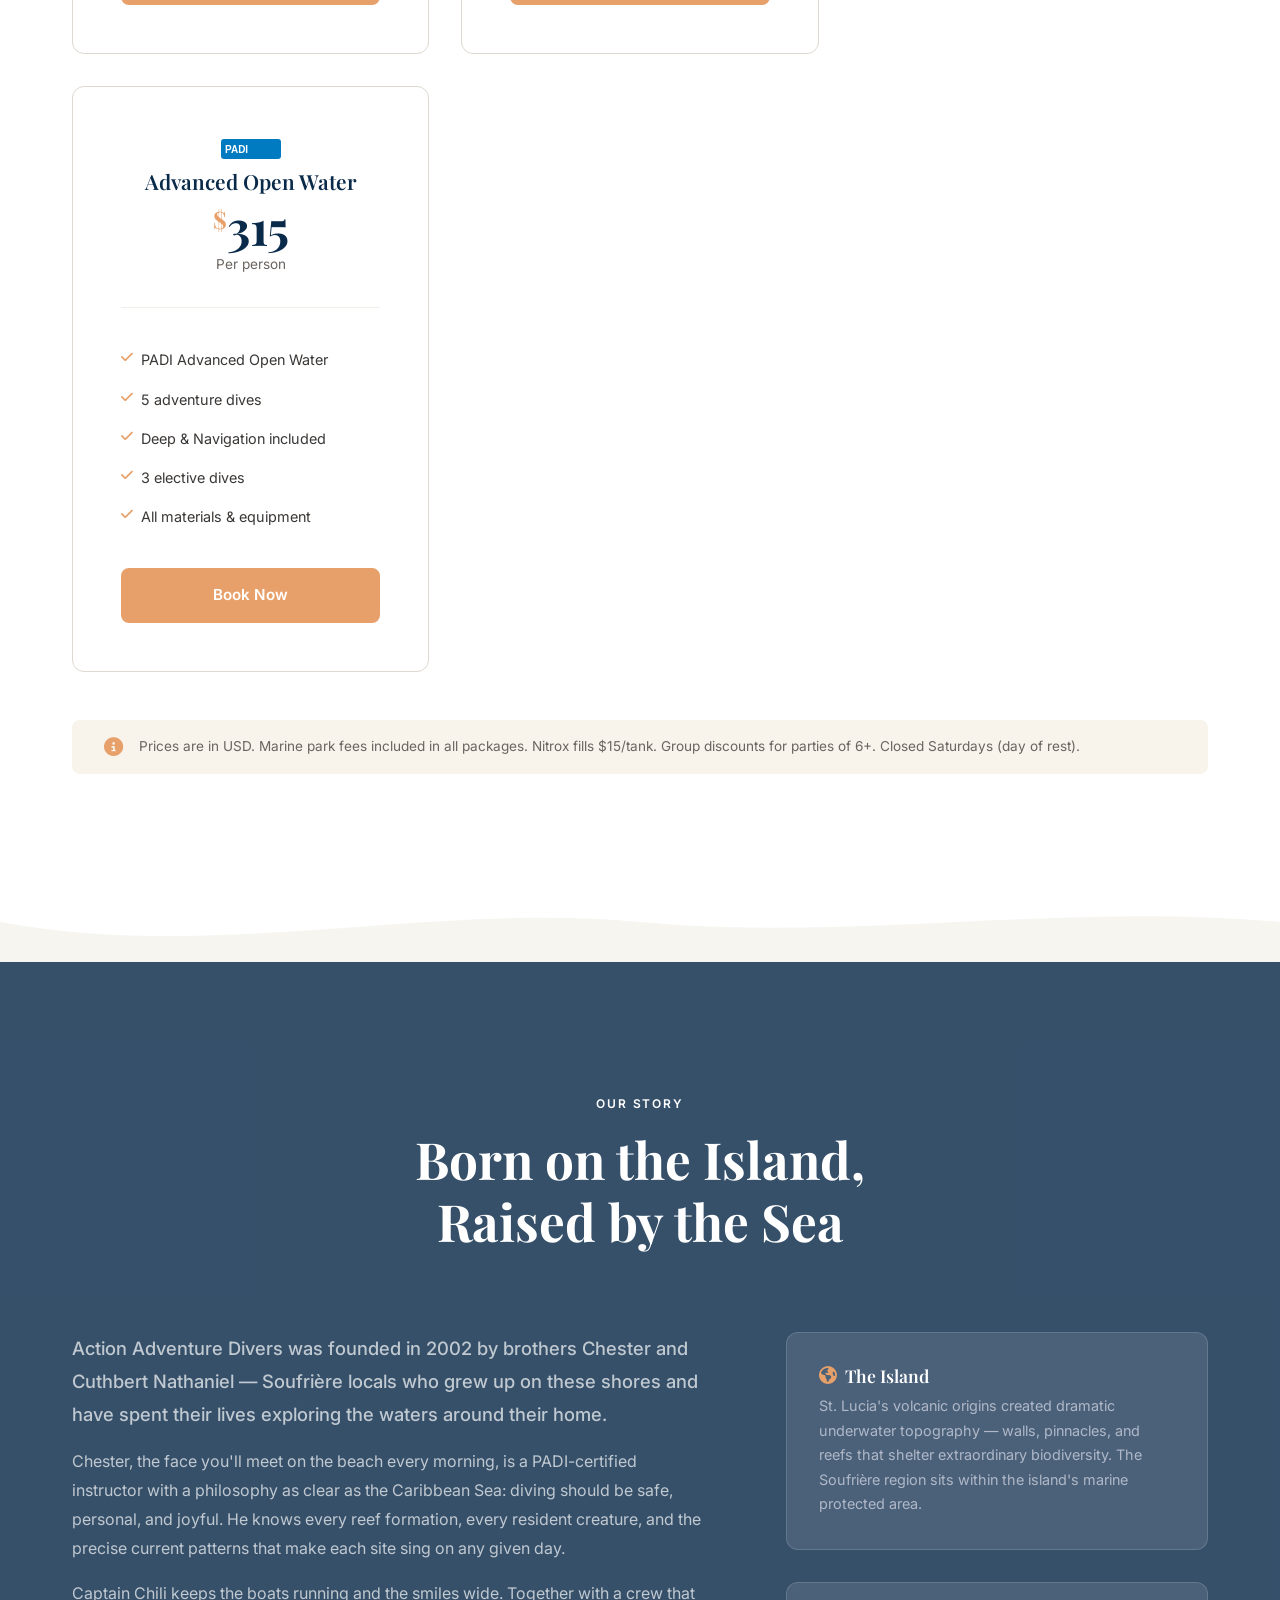
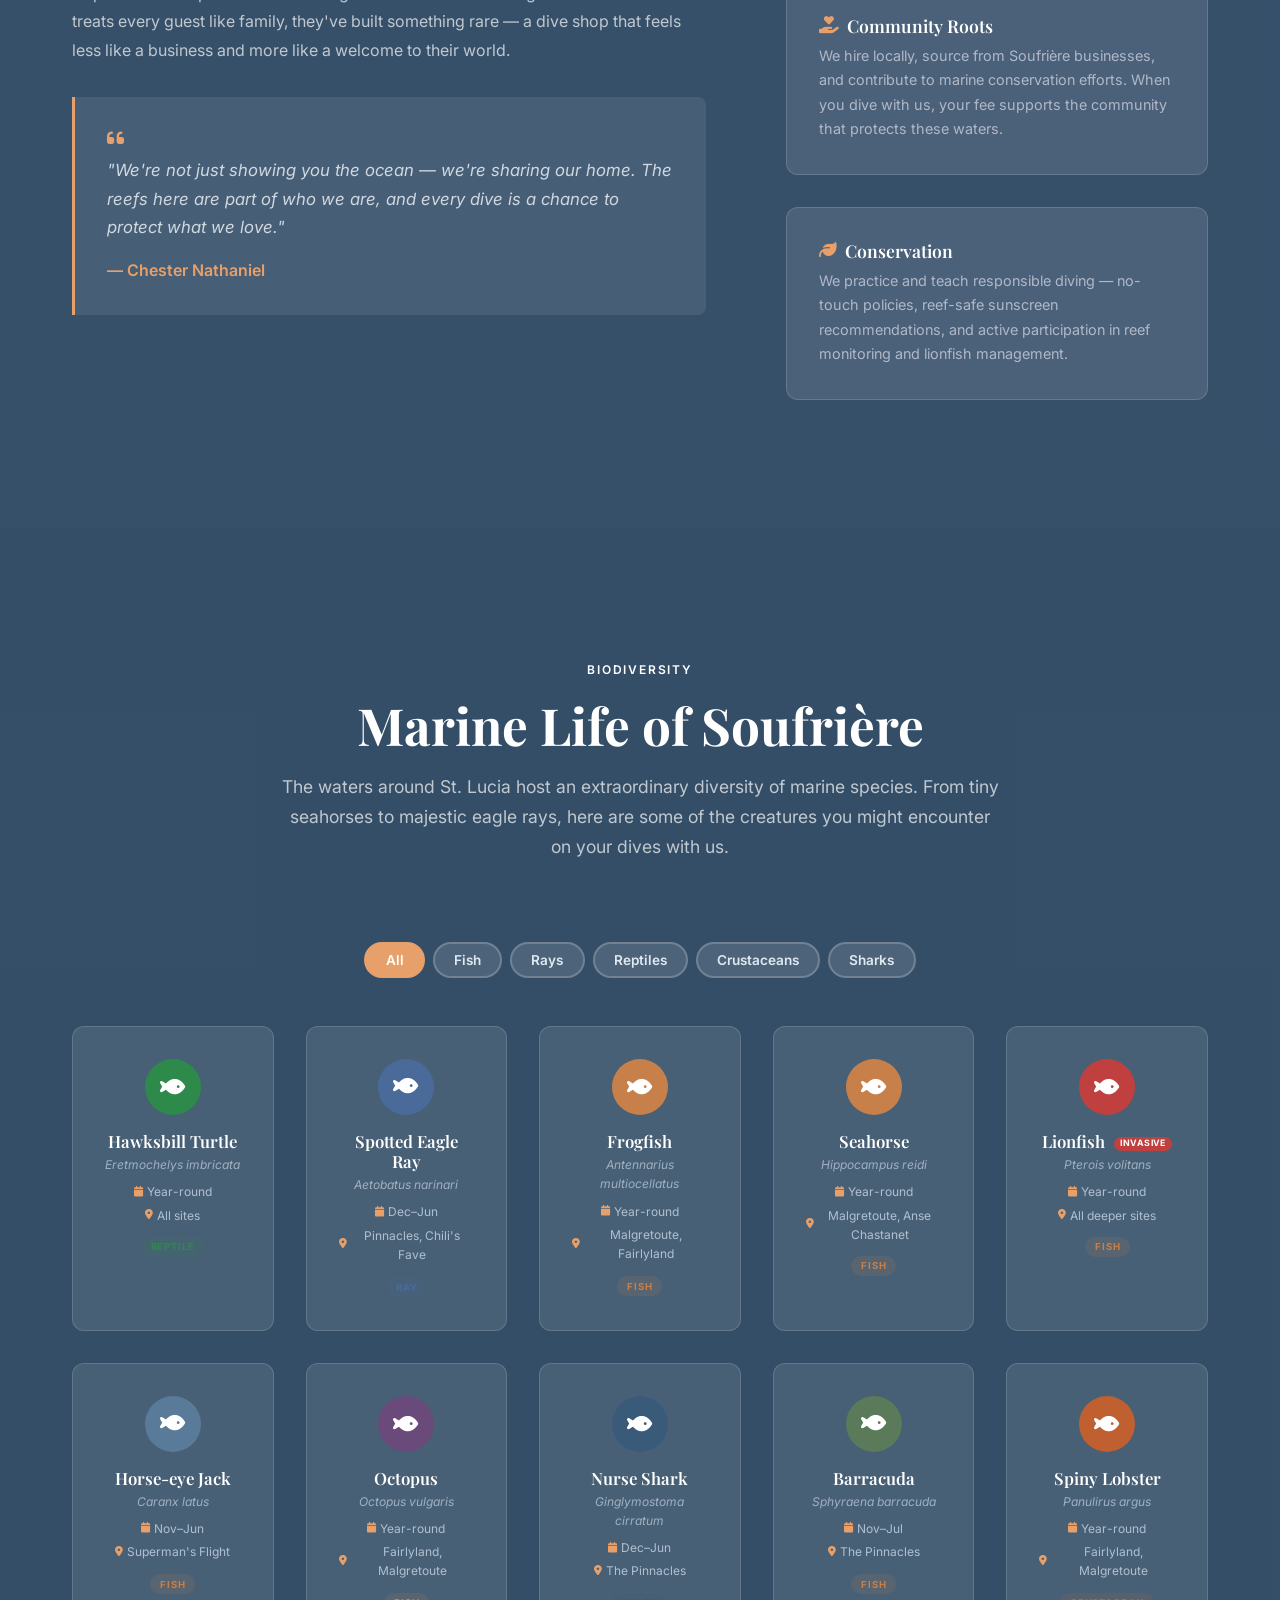
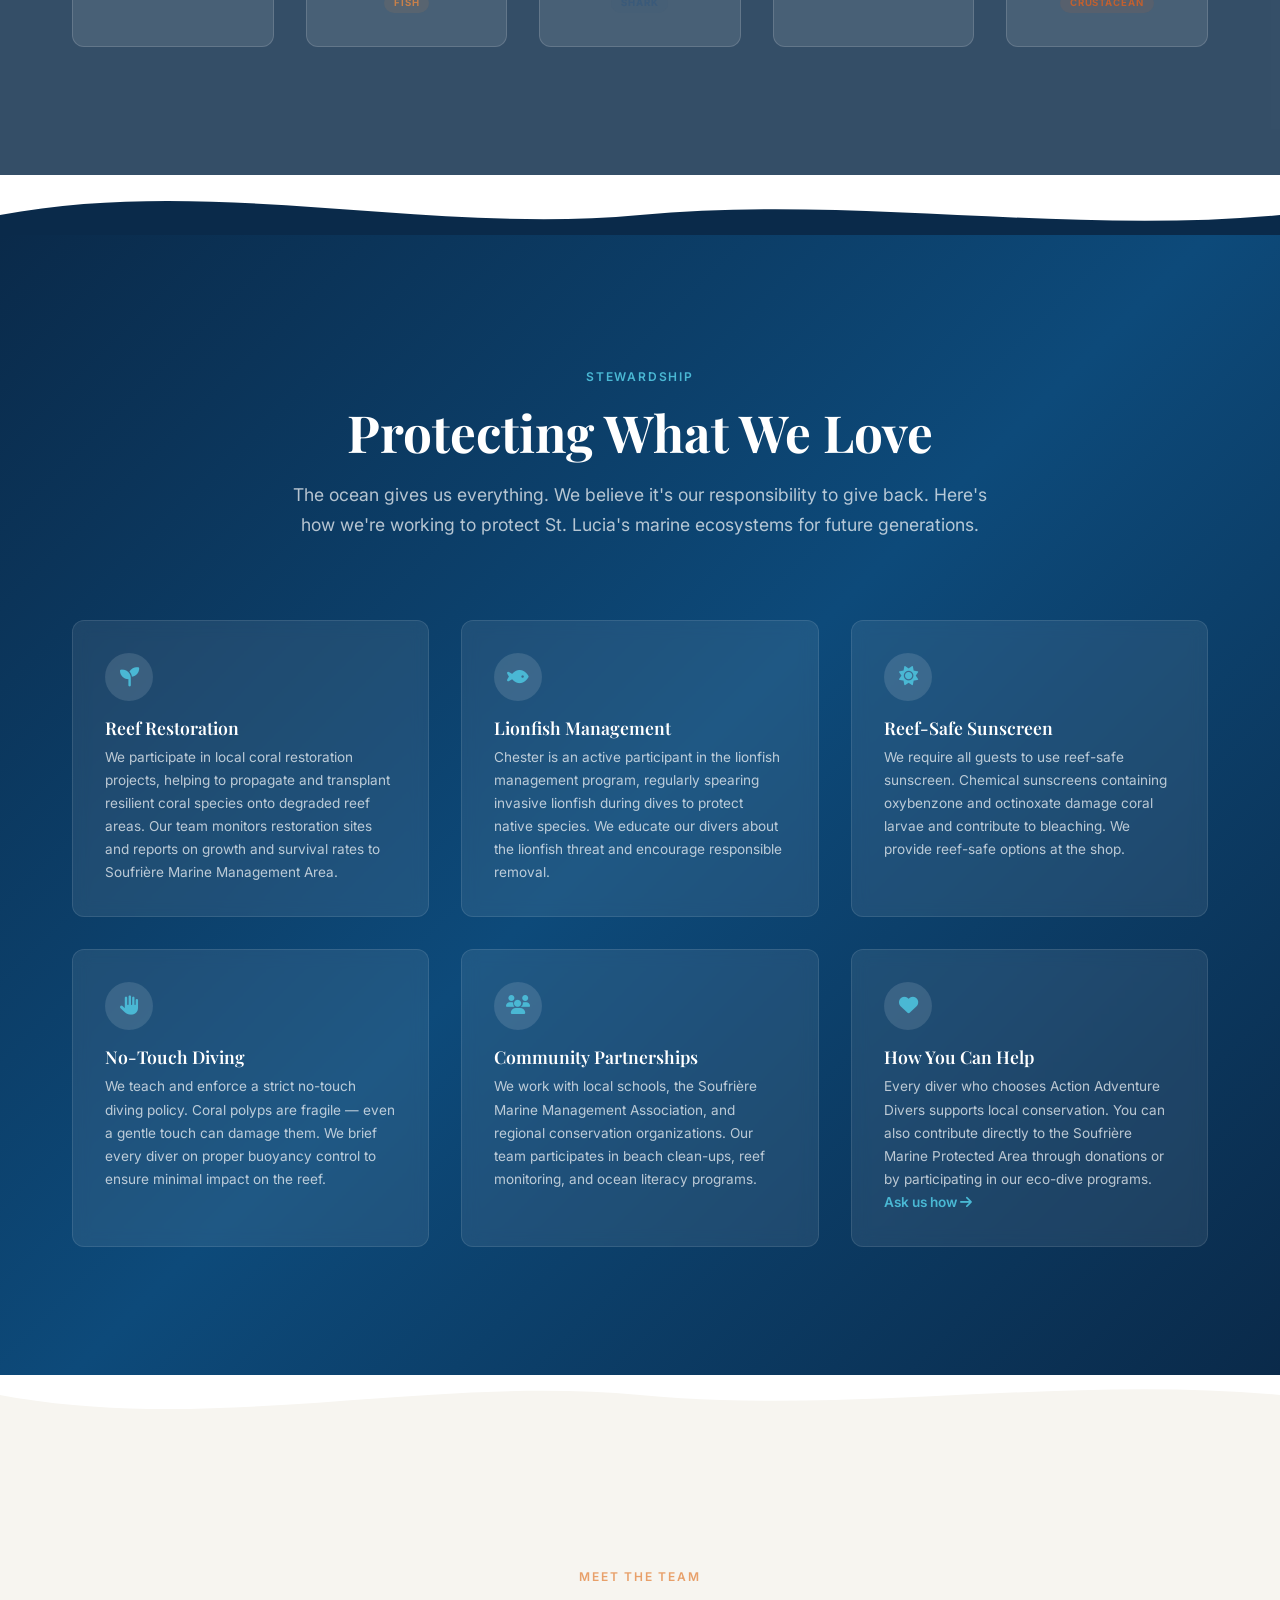
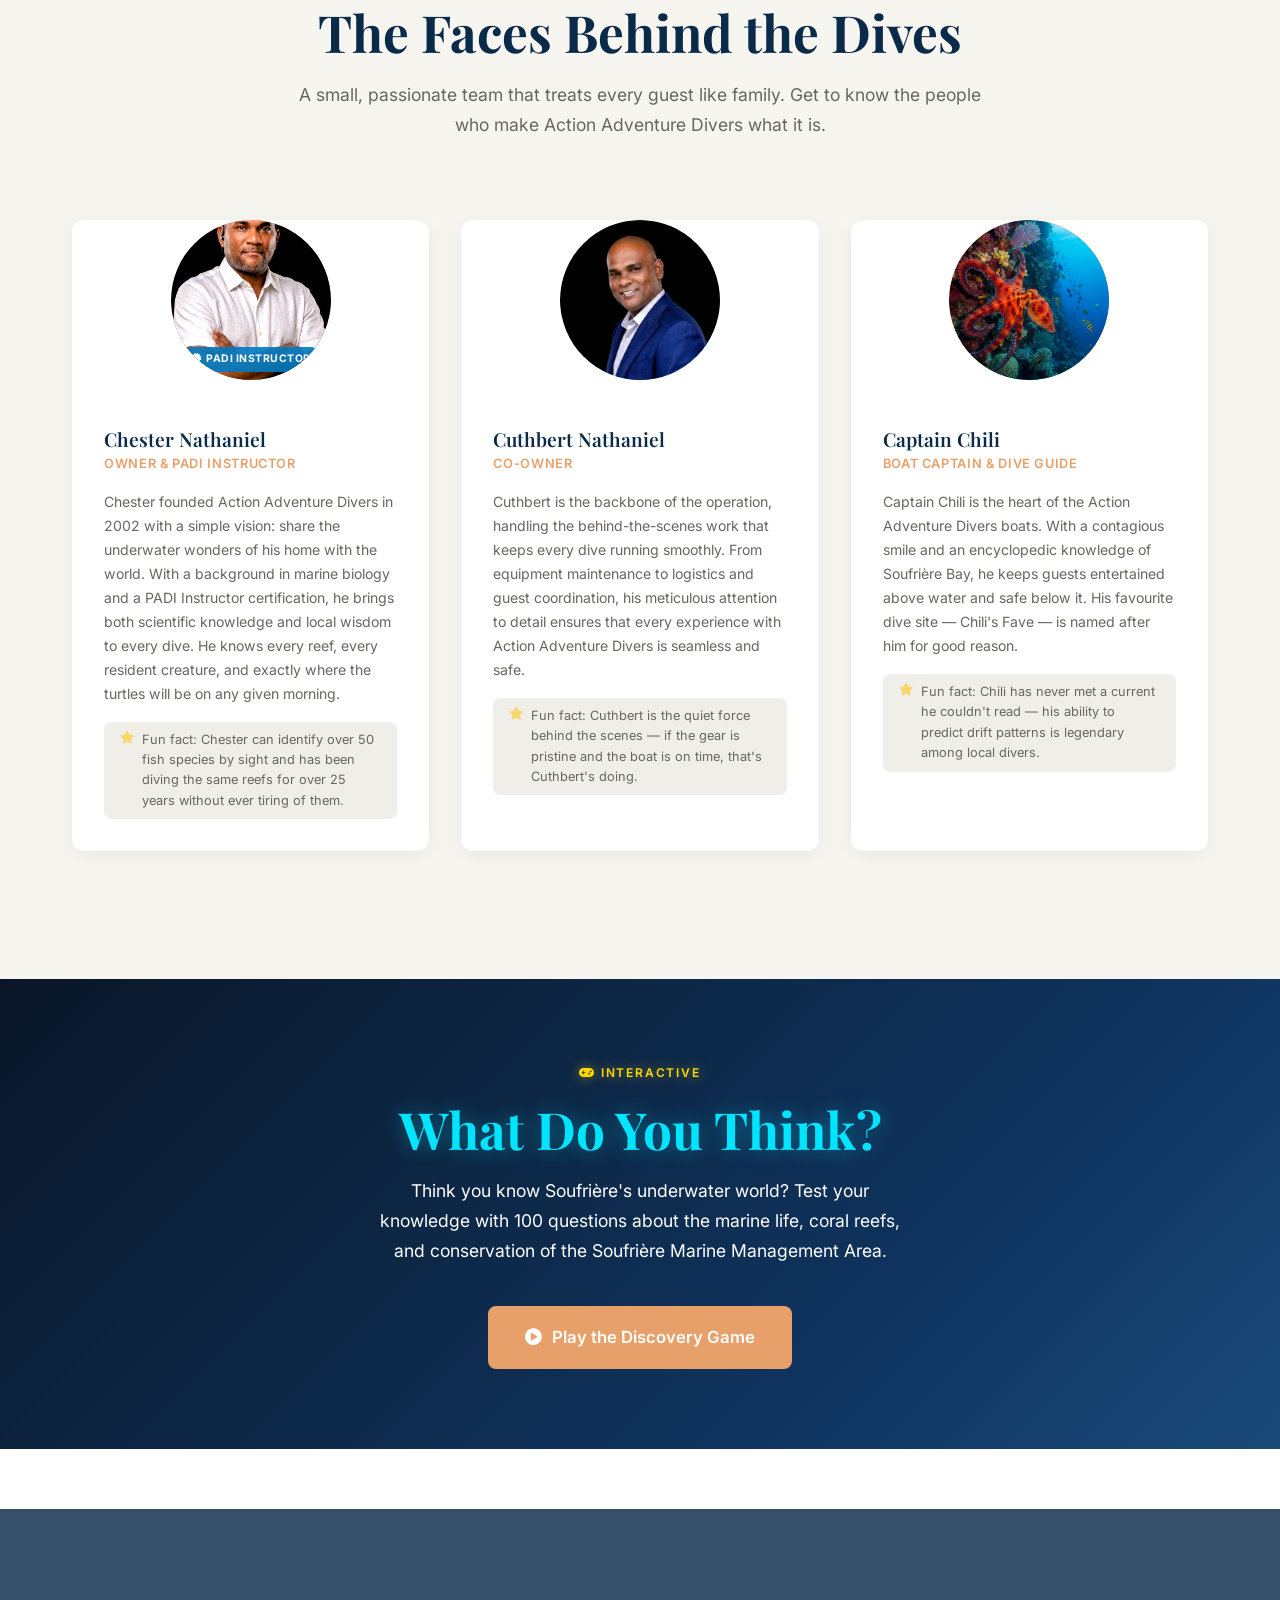
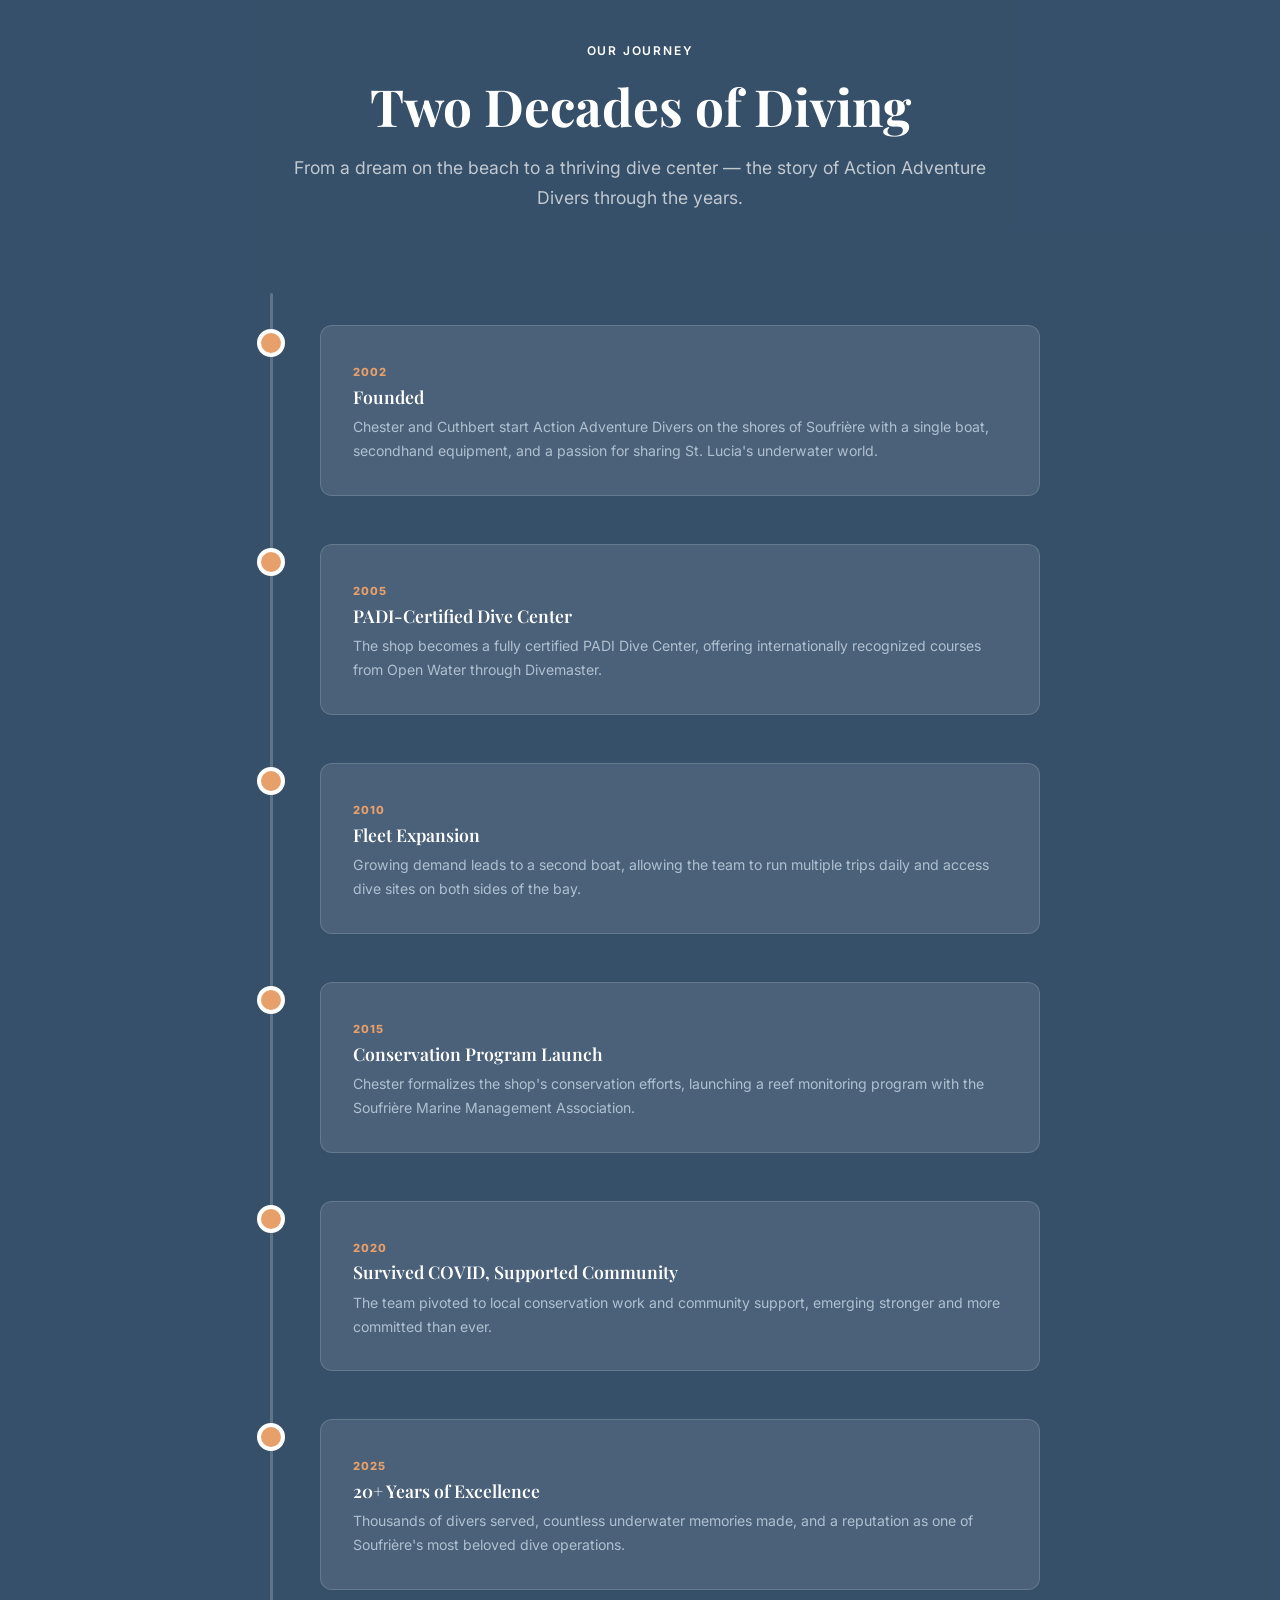
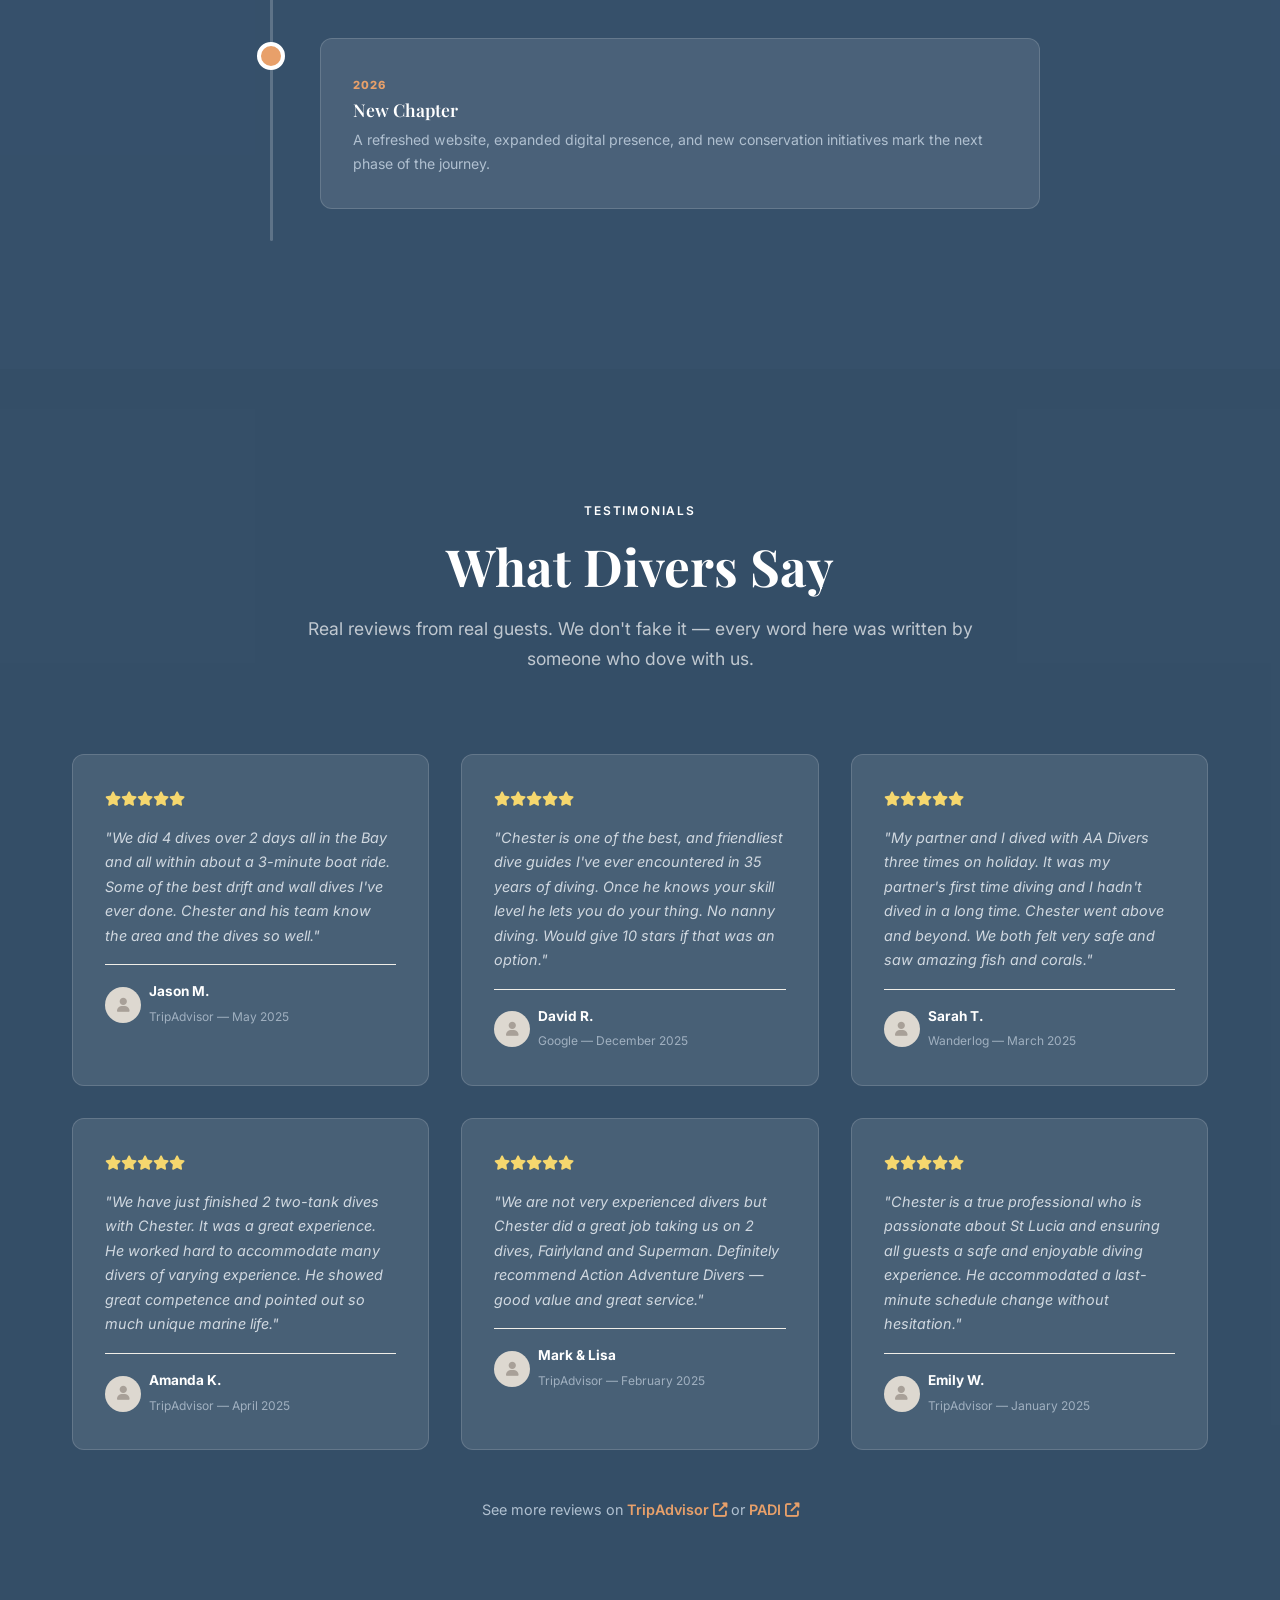
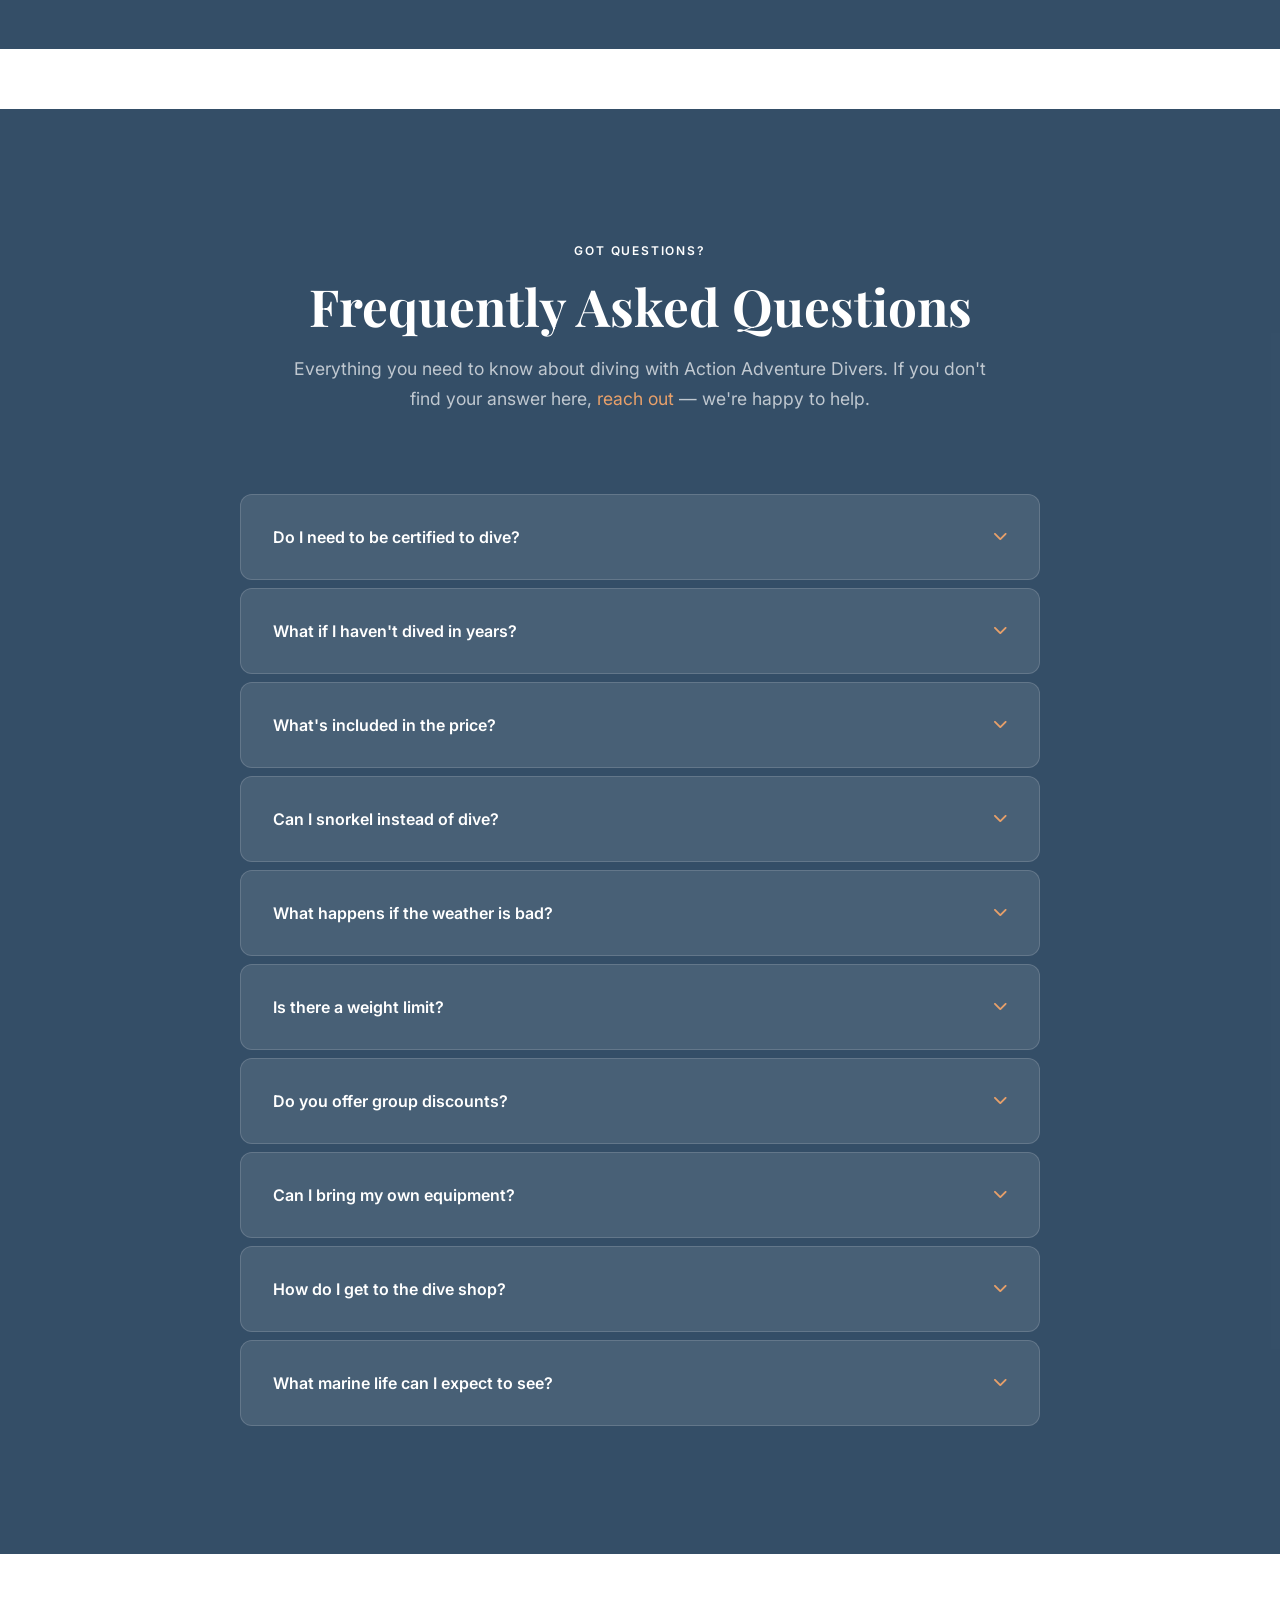
==== commit 11fe718a: "Add ambient lighting and opt-in sound to hero" ====
--- a/index.html
+++ b/index.html
@@ -62,6 +62,15 @@
     <video class="hero-video" autoplay muted loop playsinline preload="metadata" poster="video/hero-bg-poster.jpg" aria-hidden="true">
       <source src="video/dive-9-2-23.mp4" type="video/mp4" />
     </video>
+    <audio id="heroAmbient" src="audio/aad-ambient-loop.mp3" loop preload="none"></audio>
+    <div class="hero-lighting" aria-hidden="true">
+      <span class="hero-glow hero-glow--surface"></span>
+      <span class="hero-glow hero-glow--reef"></span>
+      <span class="light-beam light-beam--1"></span>
+      <span class="light-beam light-beam--2"></span>
+      <span class="light-beam light-beam--3"></span>
+      <span class="light-beam light-beam--4"></span>
+    </div>
     <div class="hero-aurora" aria-hidden="true"></div>
     <div class="hero-overlay" aria-hidden="true"></div>
     <div class="hero-bg" aria-hidden="true"></div>
@@ -104,6 +113,10 @@
       <span>Scroll to explore</span>
       <i class="fas fa-chevron-down"></i>
     </div>
+    <button class="ambient-toggle" id="ambientToggle" type="button" aria-pressed="false" aria-label="Turn ambient sound on">
+      <i class="fas fa-volume-xmark" aria-hidden="true"></i>
+      <span class="ambient-toggle-label">Ambient sound off</span>
+    </button>
   </section>
 
   <!-- Welcome Section -->
--- a/css/style.css
+++ b/css/style.css
@@ -225,6 +225,43 @@
     radial-gradient(circle at 18% 82%, rgba(26,122,154,0.22) 0%, transparent 34%);
   mix-blend-mode: screen; transition: background 0.25s ease-out;
 }
+.hero-lighting {
+  position: absolute; inset: 0; z-index: -1; pointer-events: none;
+  overflow: hidden; mix-blend-mode: screen;
+}
+.hero-glow {
+  position: absolute; border-radius: 50%; filter: blur(46px);
+  animation: heroGlowBreathe 9s ease-in-out infinite alternate;
+}
+.hero-glow--surface {
+  width: 70vw; height: 38vw; right: -18vw; top: -24vw;
+  background: radial-gradient(circle, rgba(150,232,255,0.46) 0%, rgba(74,184,212,0.15) 45%, transparent 72%);
+}
+.hero-glow--reef {
+  width: 52vw; height: 34vw; left: -16vw; bottom: -18vw;
+  background: radial-gradient(circle, rgba(232,160,106,0.26) 0%, rgba(26,122,154,0.12) 48%, transparent 74%);
+  animation-delay: -4s;
+}
+.light-beam {
+  --beam-angle: 0deg;
+  position: absolute; top: -12vh; width: 9vw; min-width: 70px; height: 125vh;
+  transform-origin: top center; opacity: 0.38; filter: blur(8px);
+  background: linear-gradient(180deg, rgba(190,240,255,0.26) 0%, rgba(150,225,255,0.11) 45%, transparent 90%);
+  clip-path: polygon(44% 0%, 56% 0%, 100% 100%, 0% 100%);
+  animation: heroBeamSway 14s ease-in-out infinite alternate;
+}
+.light-beam--1 { left: 8%; --beam-angle: -9deg; animation-delay: -2s; }
+.light-beam--2 { left: 32%; width: 12vw; --beam-angle: 5deg; opacity: 0.27; animation-delay: -6s; }
+.light-beam--3 { left: 61%; width: 7vw; --beam-angle: -4deg; opacity: 0.32; animation-delay: -10s; }
+.light-beam--4 { left: 82%; width: 10vw; --beam-angle: 8deg; opacity: 0.24; animation-delay: -4s; }
+@keyframes heroGlowBreathe {
+  from { opacity: 0.42; transform: scale(0.96); }
+  to { opacity: 0.68; transform: scale(1.04); }
+}
+@keyframes heroBeamSway {
+  from { transform: rotate(var(--beam-angle)) translateX(-2%); }
+  to { transform: rotate(var(--beam-angle)) translateX(3%); }
+}
 .hero-bg {
   position: absolute; inset: 0; z-index: -5;
   background: radial-gradient(ellipse at 20% 50%, rgba(26,122,154,0.4) 0%, transparent 50%),
@@ -343,6 +380,23 @@
   backdrop-filter: blur(10px); animation: heroBounce 2.4s ease-in-out infinite;
 }
 .hero-scroll i { font-size: 0.85rem; }
+.ambient-toggle {
+  position: absolute; right: 2rem; bottom: 1.6rem; z-index: 6;
+  display: inline-flex; align-items: center; gap: 0.6rem;
+  padding: 0.65rem 1rem; border-radius: 100px;
+  border: 1px solid rgba(255,255,255,0.18); background: rgba(5,24,43,0.46);
+  color: rgba(255,255,255,0.76); font-family: var(--font-sans);
+  font-size: 0.66rem; font-weight: 700; letter-spacing: 0.1em; text-transform: uppercase;
+  cursor: pointer; backdrop-filter: blur(14px);
+  box-shadow: 0 12px 34px rgba(0,0,0,0.24), inset 0 1px 0 rgba(255,255,255,0.12);
+  transition: color 0.25s ease, border-color 0.25s ease, background 0.25s ease, transform 0.25s ease;
+}
+.ambient-toggle:hover { transform: translateY(-2px); color: #fff; border-color: rgba(245,215,110,0.52); }
+.ambient-toggle:focus-visible { outline: 2px solid var(--color-sun); outline-offset: 3px; }
+.ambient-toggle[aria-pressed="true"] {
+  color: var(--color-sun); border-color: rgba(245,215,110,0.45); background: rgba(24,54,72,0.56);
+}
+.ambient-toggle i { font-size: 0.78rem; }
 @keyframes heroBounce { 0%,100% { transform: translateX(-50%) translateY(0); } 50% { transform: translateX(-50%) translateY(6px); } }
 @keyframes heroRise { from { opacity: 0; transform: translateY(18px); } to { opacity: 1; transform: translateY(0); } }
 [data-theme="dark"] .hero-overlay { background: linear-gradient(90deg, rgba(3,10,22,0.9) 0%, rgba(4,18,34,0.7) 48%, rgba(3,12,26,0.38) 100%), linear-gradient(180deg, rgba(3,10,22,0.3) 0%, rgba(3,10,22,0.2) 38%, rgba(2,8,20,0.9) 100%); }
@@ -972,9 +1026,18 @@
   .hero-stats { grid-template-columns: 1fr 1fr; }
   .stat-number { font-size: 1.55rem; }
 }
+@media (max-width: 768px) {
+  .ambient-toggle { right: 1rem; bottom: 1rem; padding: 0.6rem 0.8rem; }
+  .ambient-toggle-label { max-width: 82px; line-height: 1.1; text-align: right; }
+  .light-beam { opacity: 0.22; }
+  .hero-glow { filter: blur(34px); }
+}
 @media (prefers-reduced-motion: reduce) {
   .hero-video,
   .hero-aurora,
+  .hero-lighting,
+  .hero-glow,
+  .light-beam,
   .hero-copy,
   .hero-proof,
   .hero-scroll,
@@ -982,6 +1045,7 @@
   .bubble { animation: none !important; transition: none !important; }
   .hero-video { transform: scale(1.01); }
   .hero-scroll { animation: none !important; transform: translateX(-50%); }
+  .light-beam { opacity: 0.18; }
 }
 
 /* Mobile: disable fixed attachment for performance */
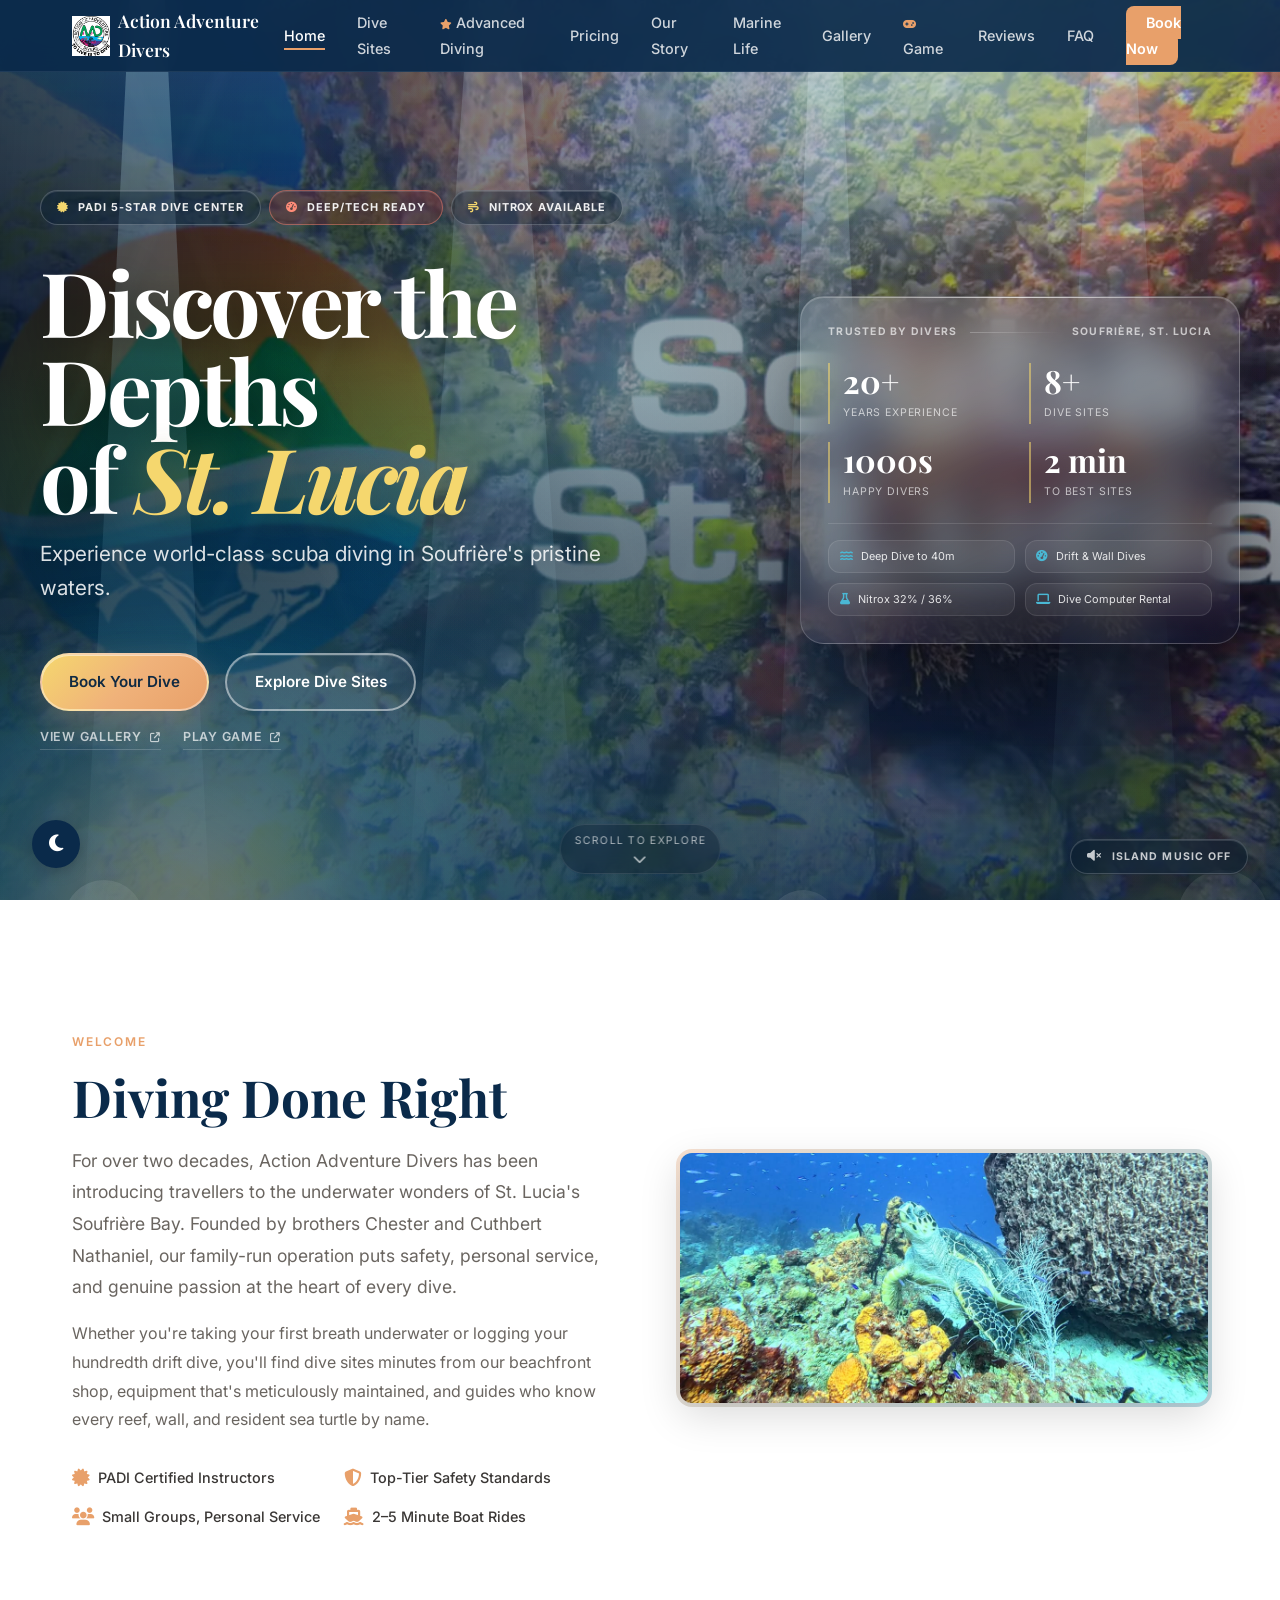
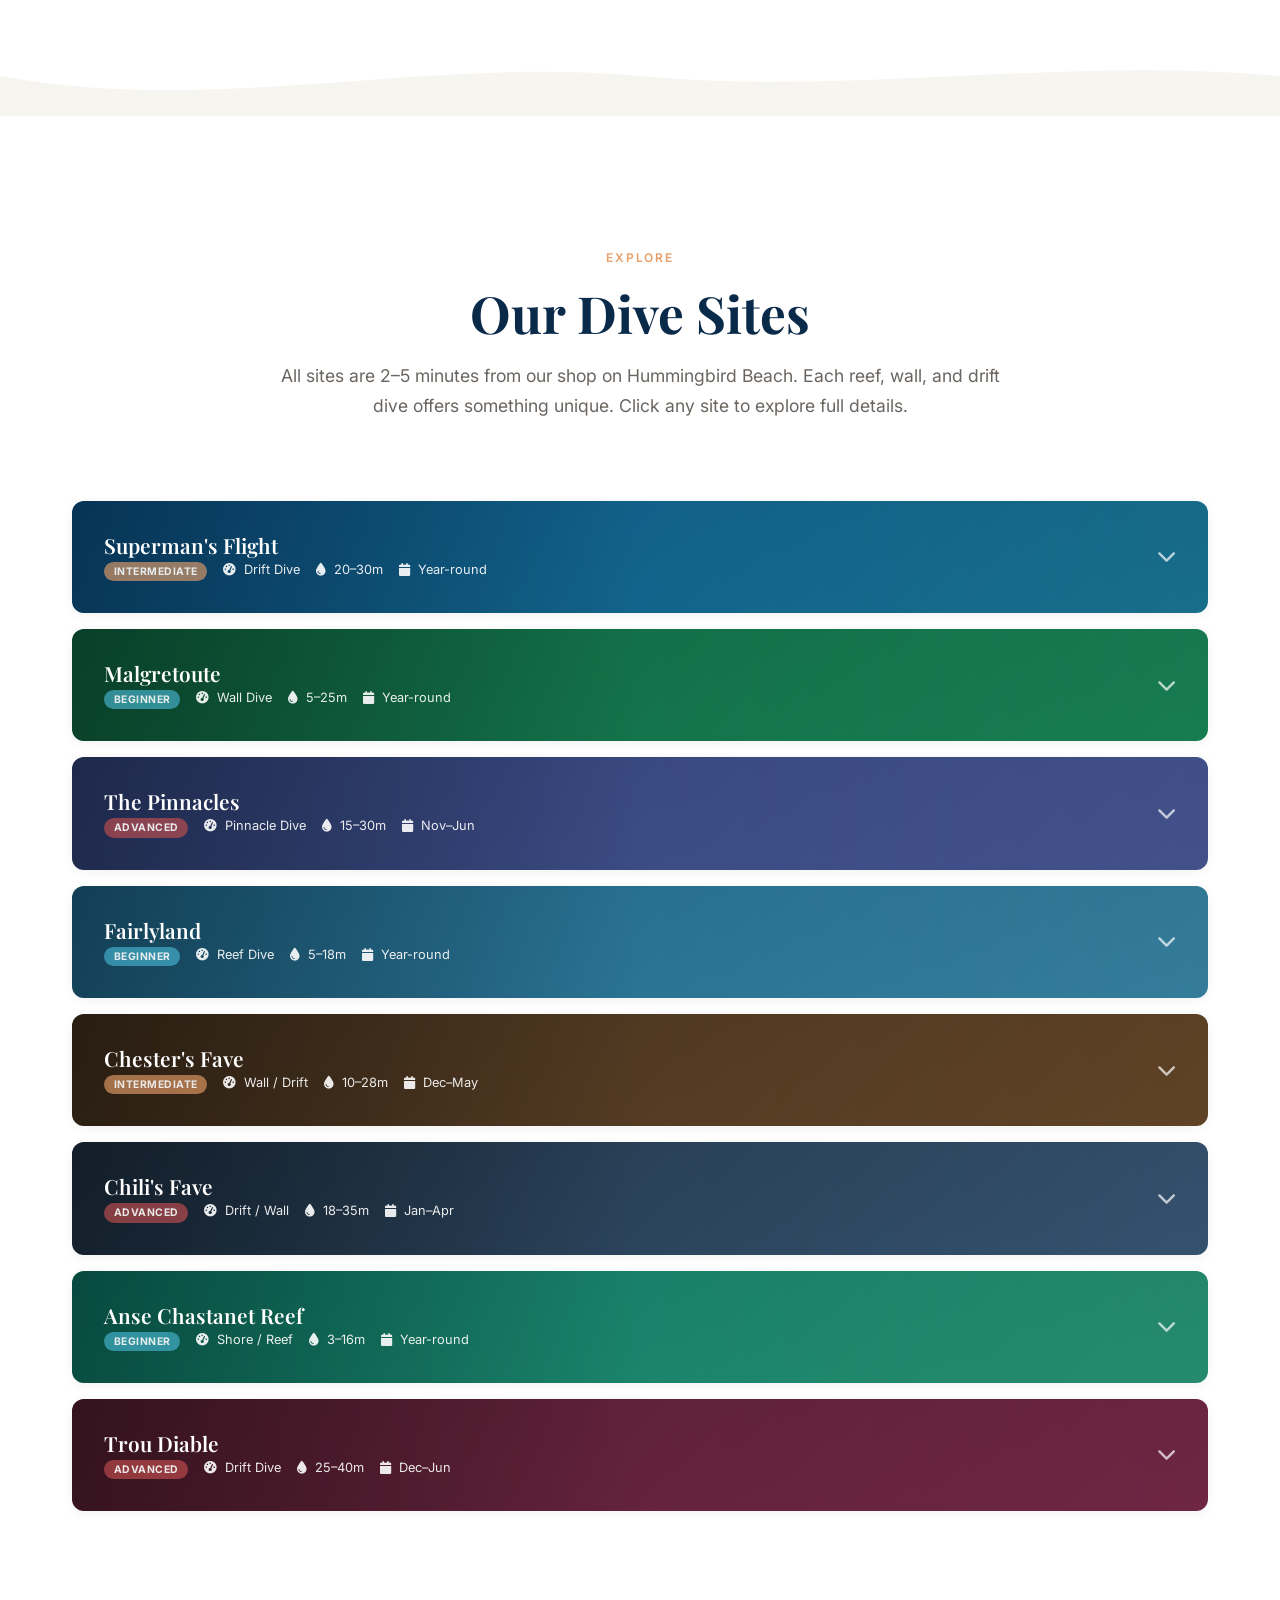
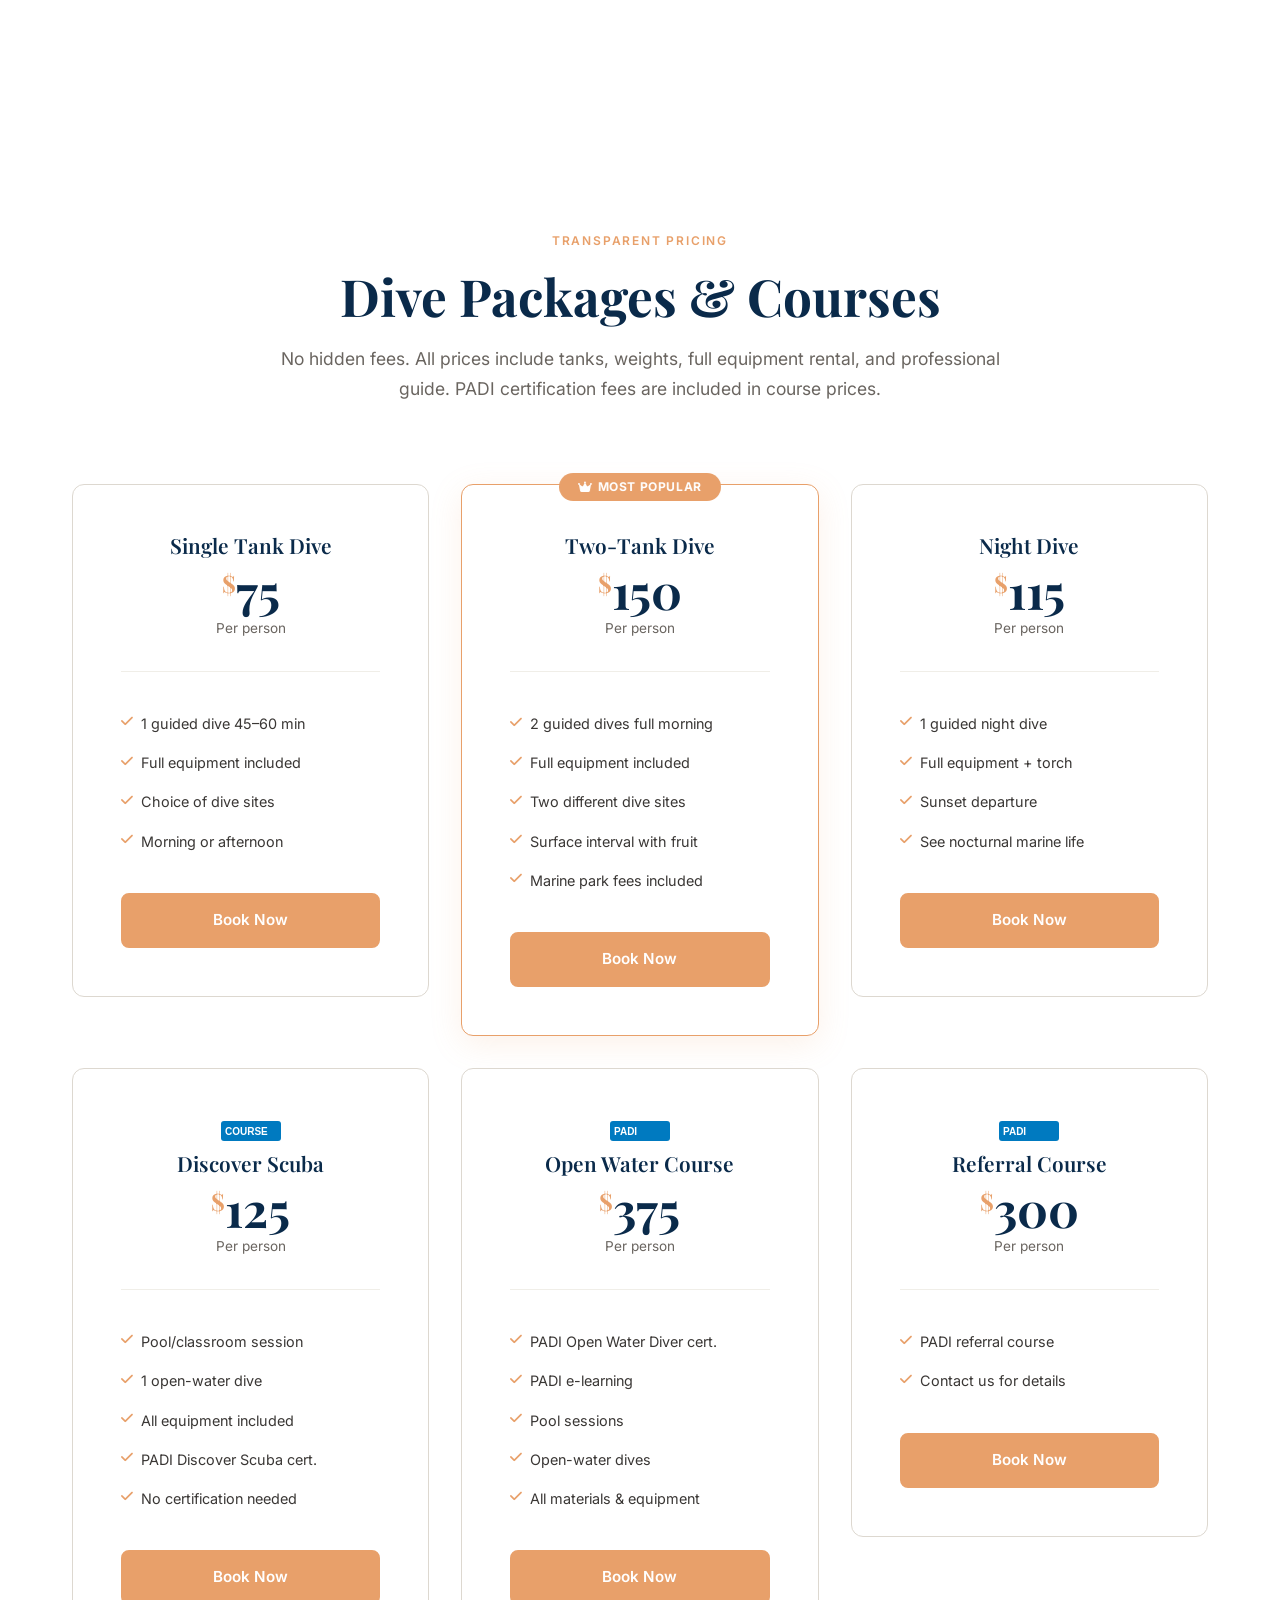
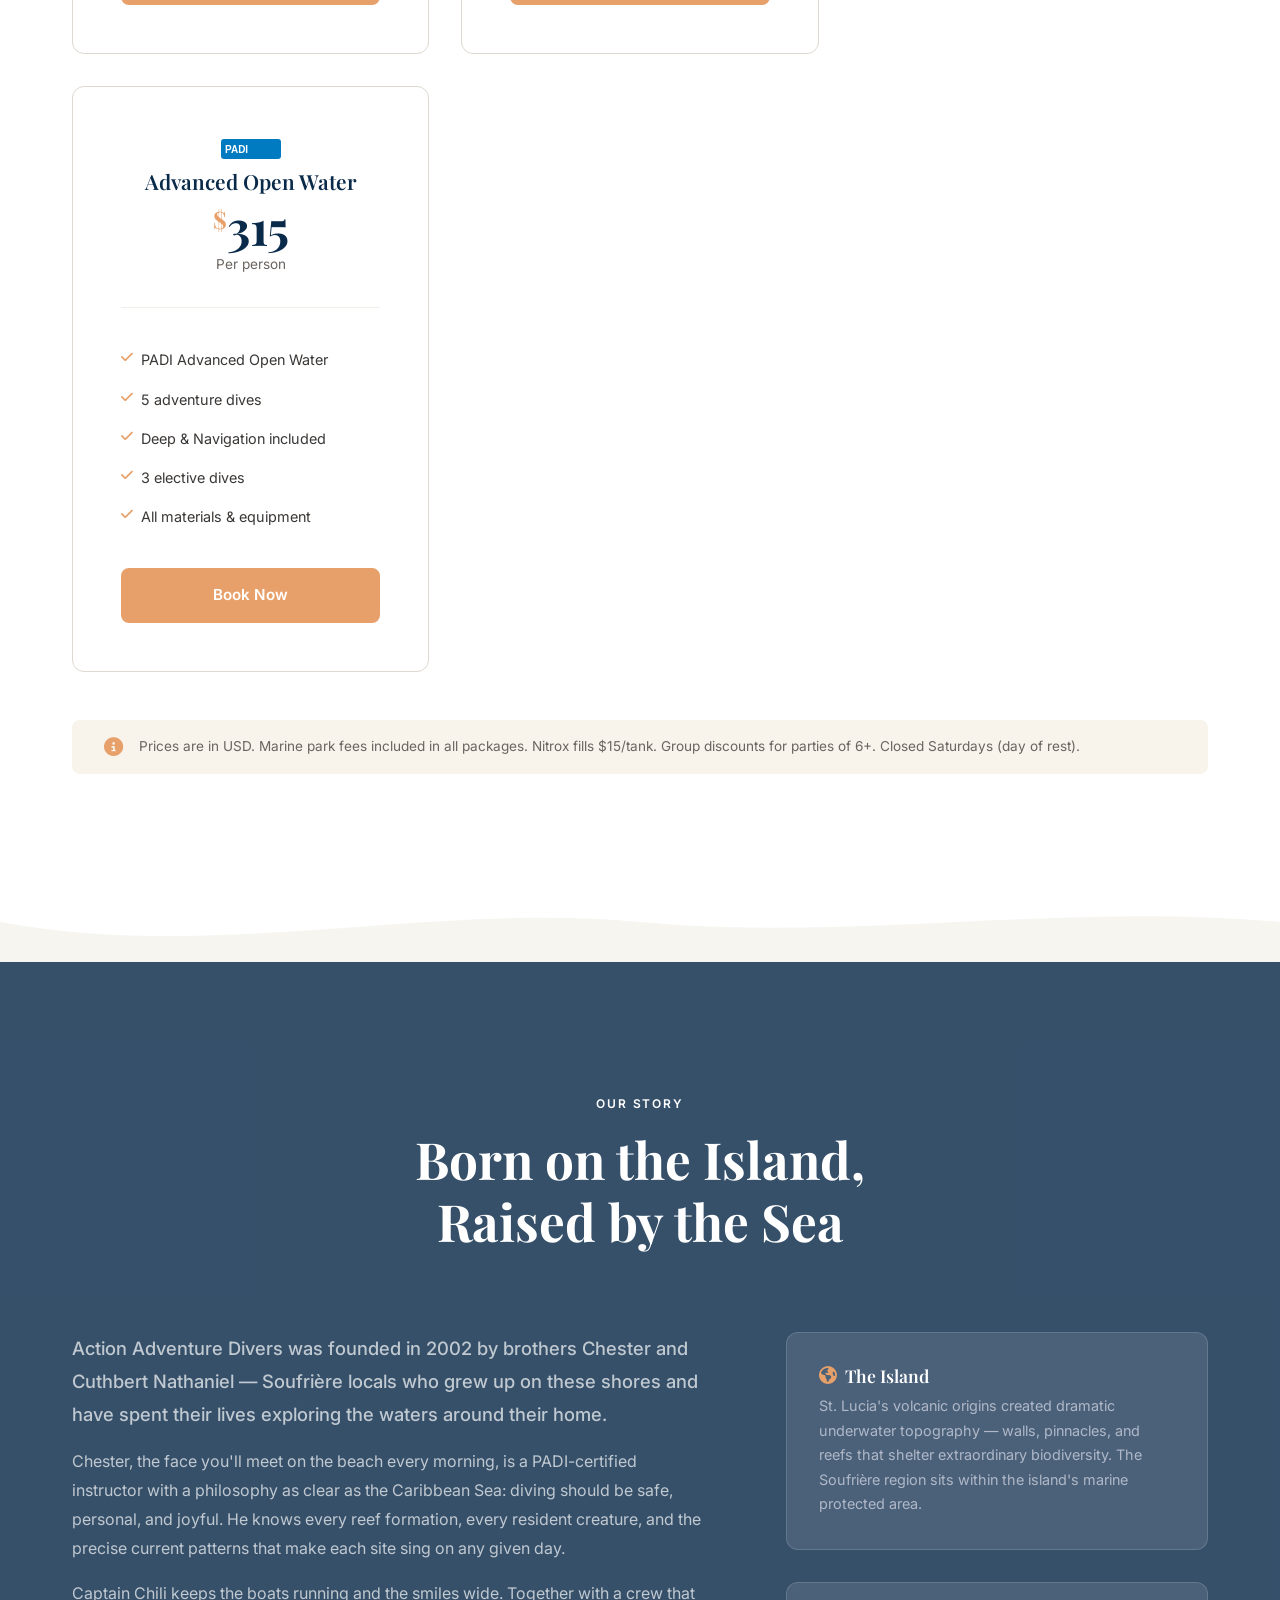
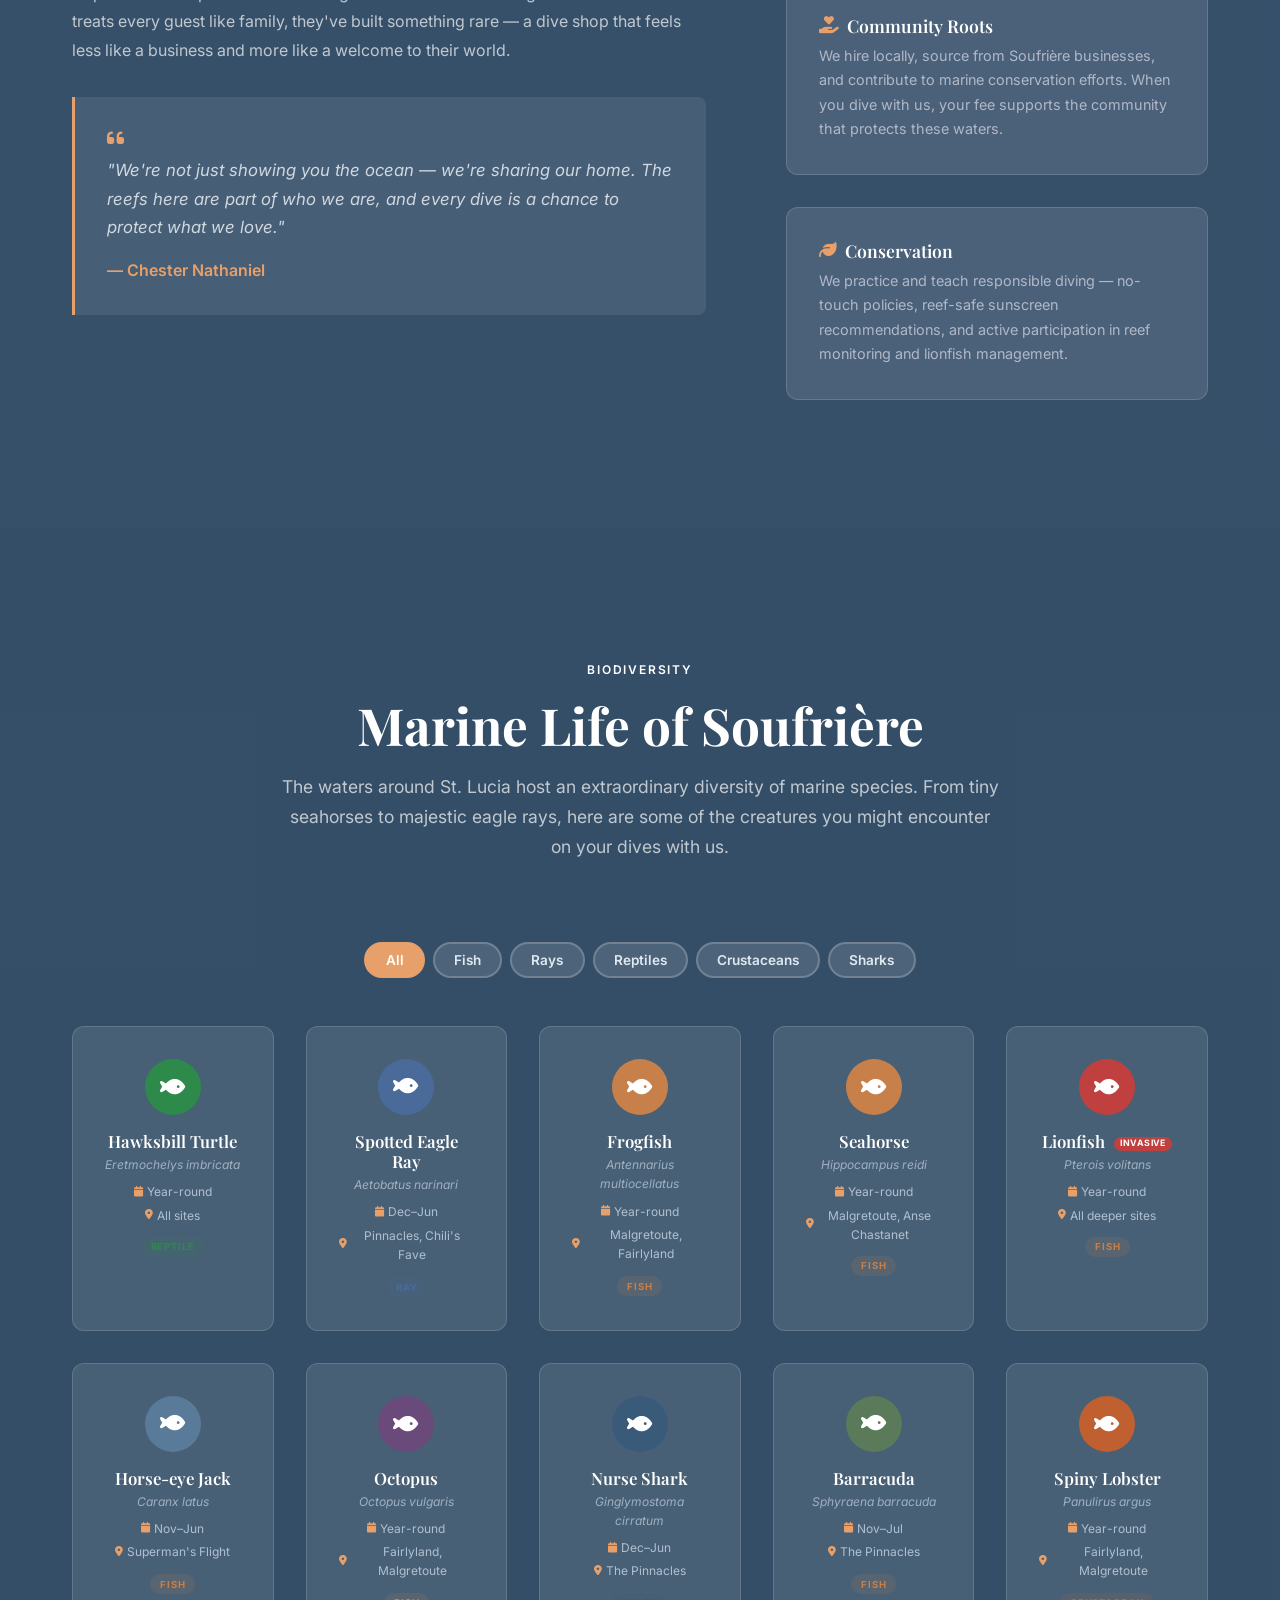
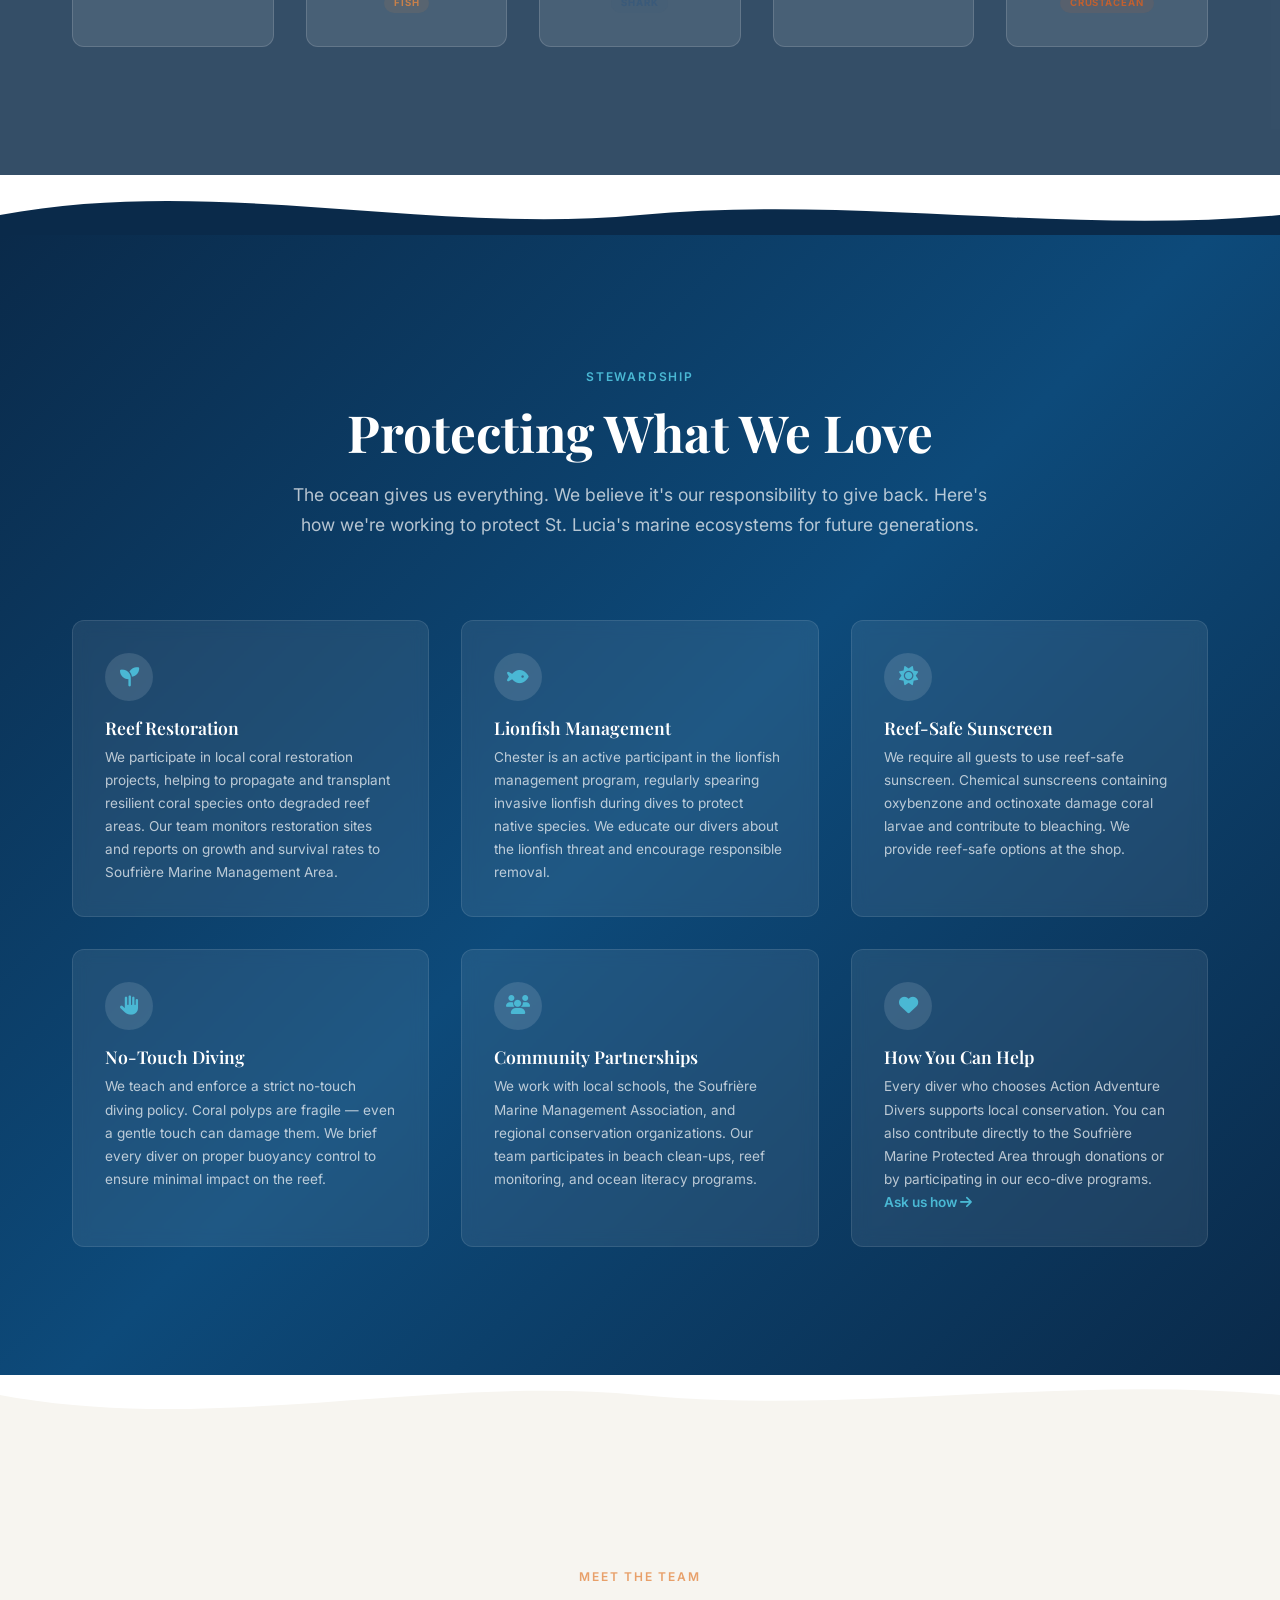
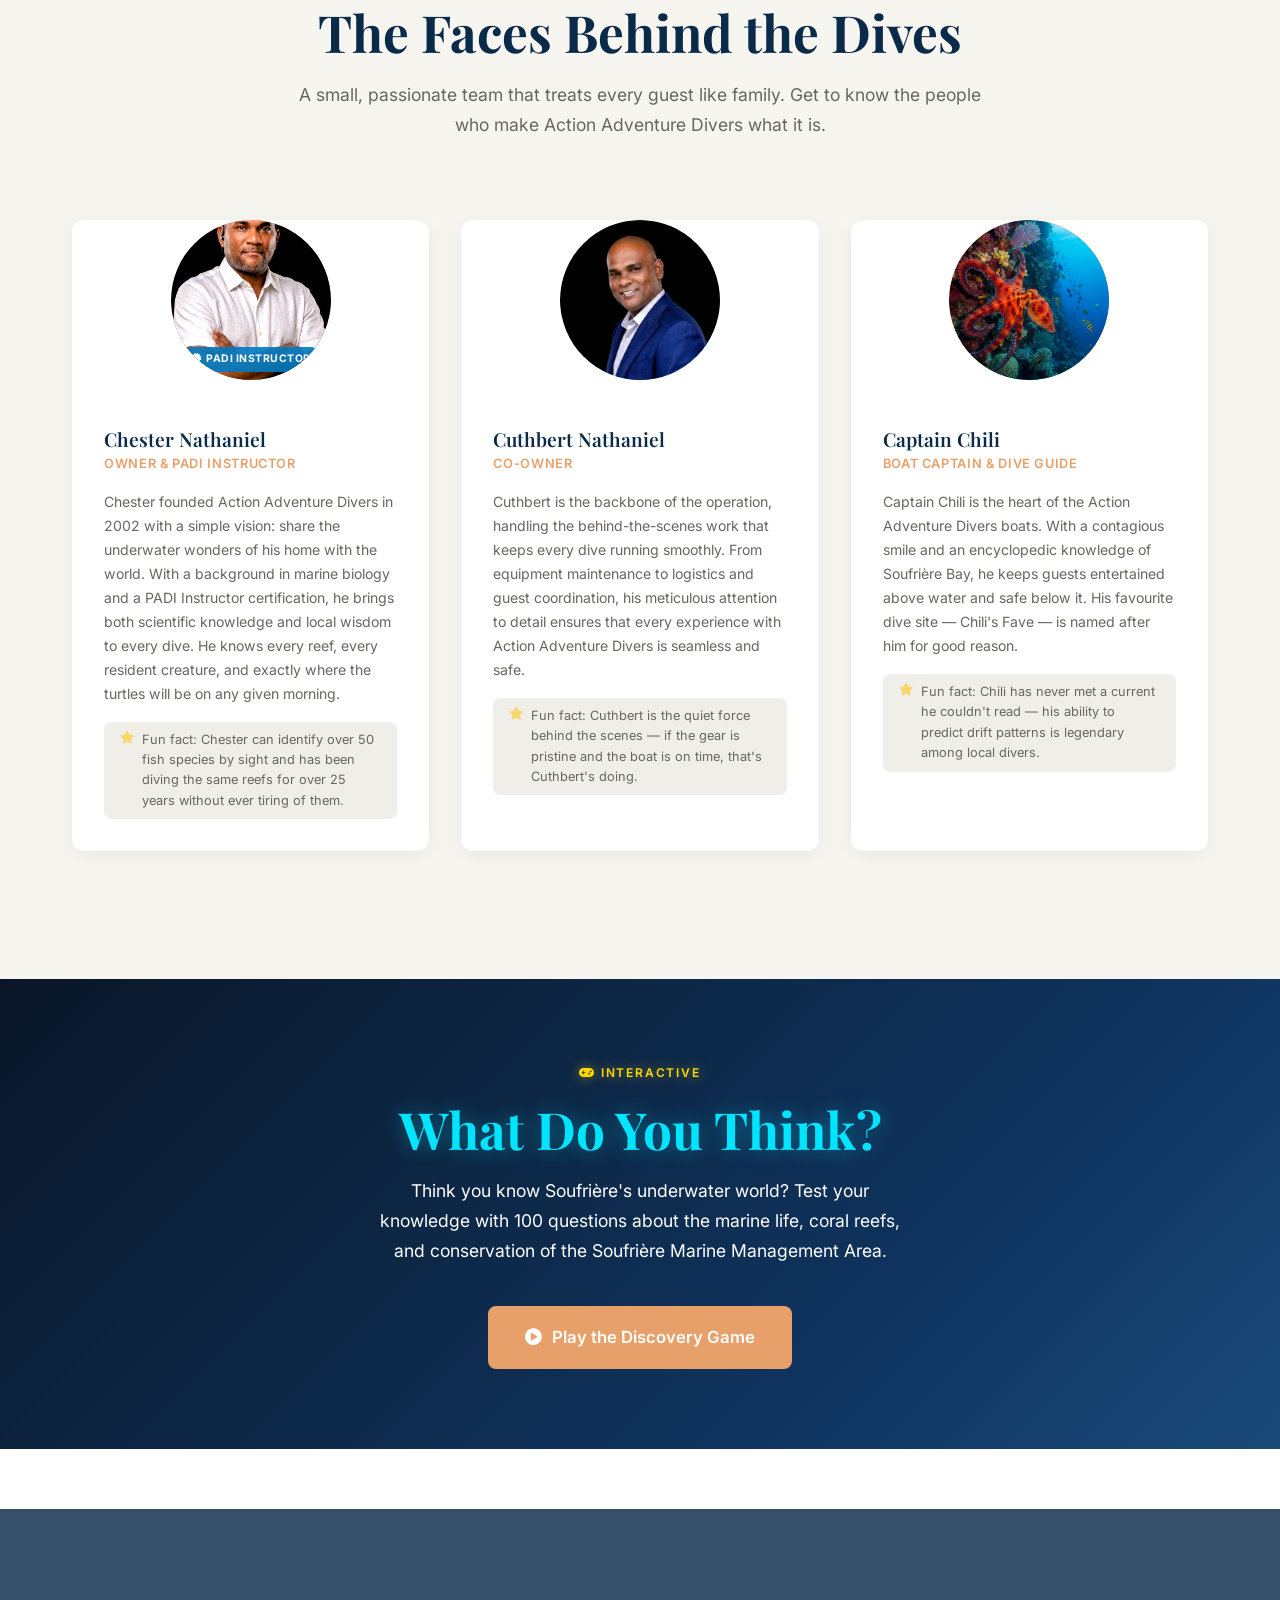
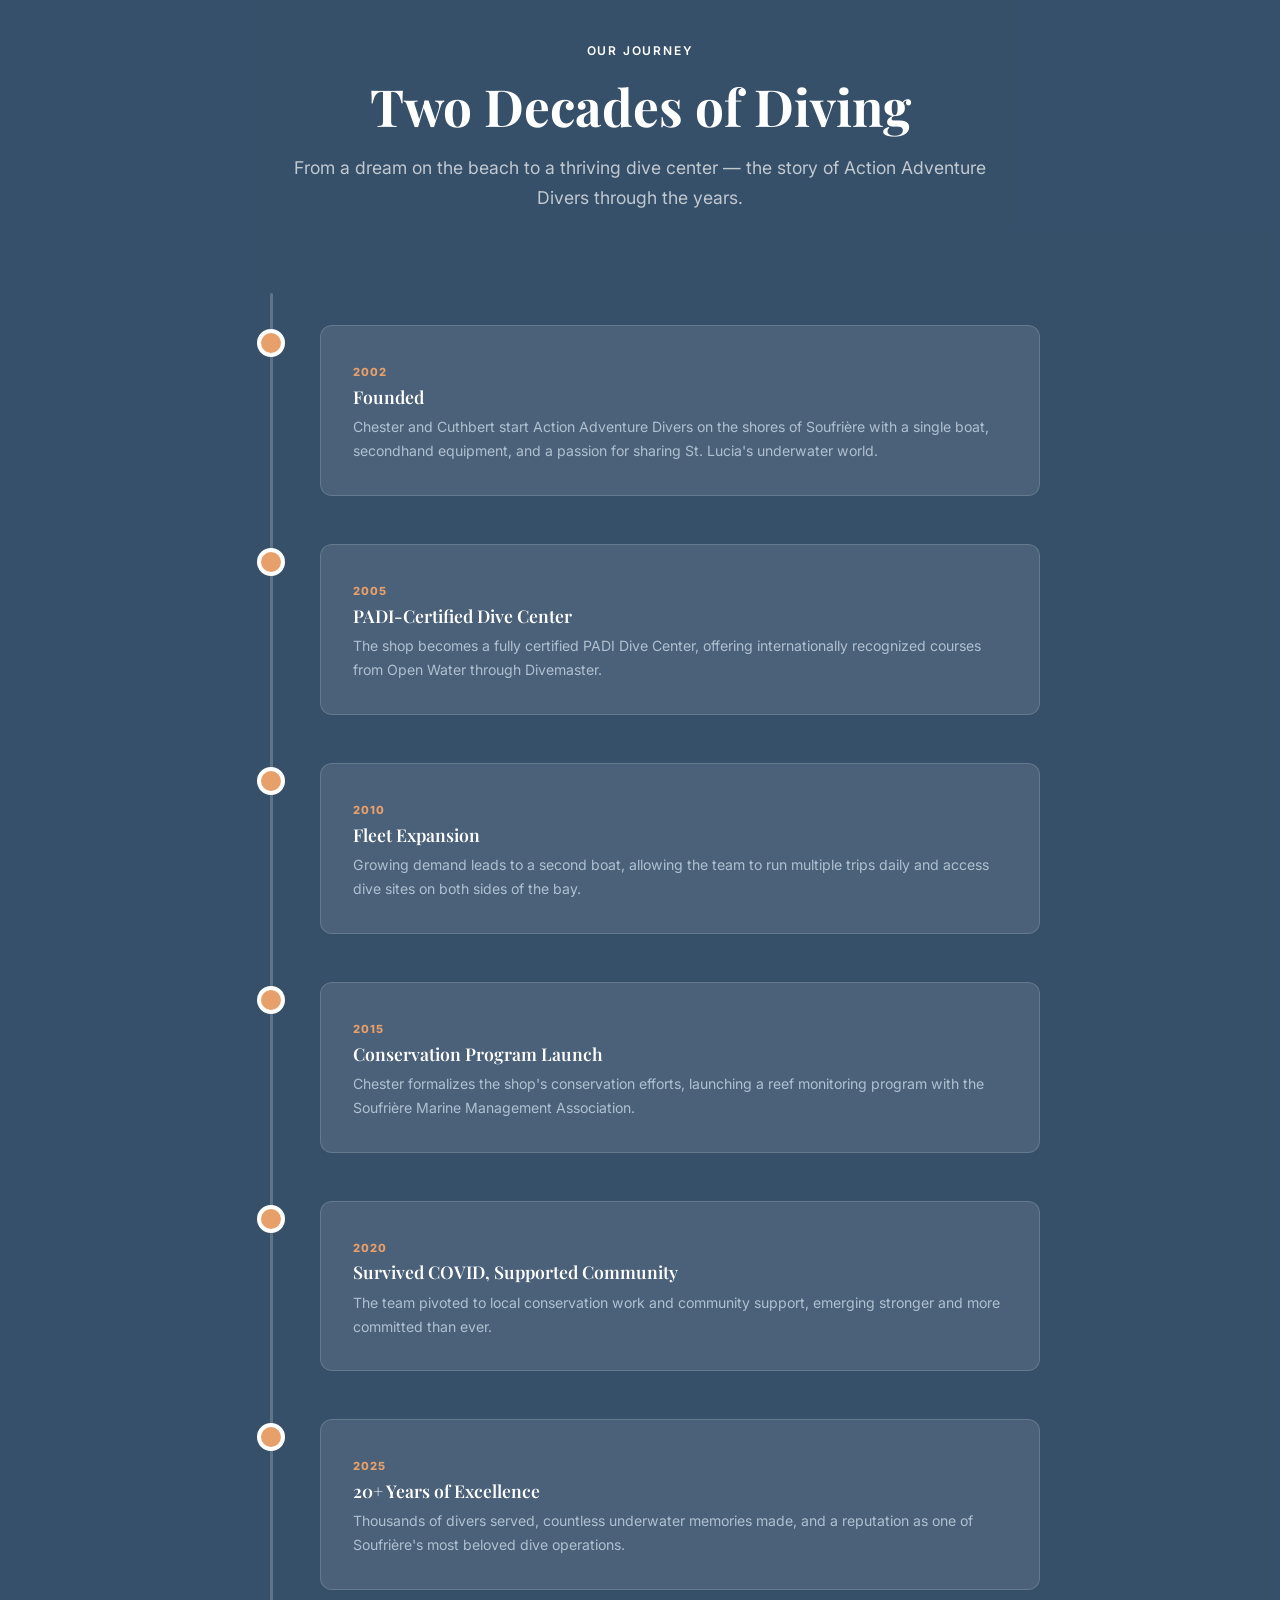
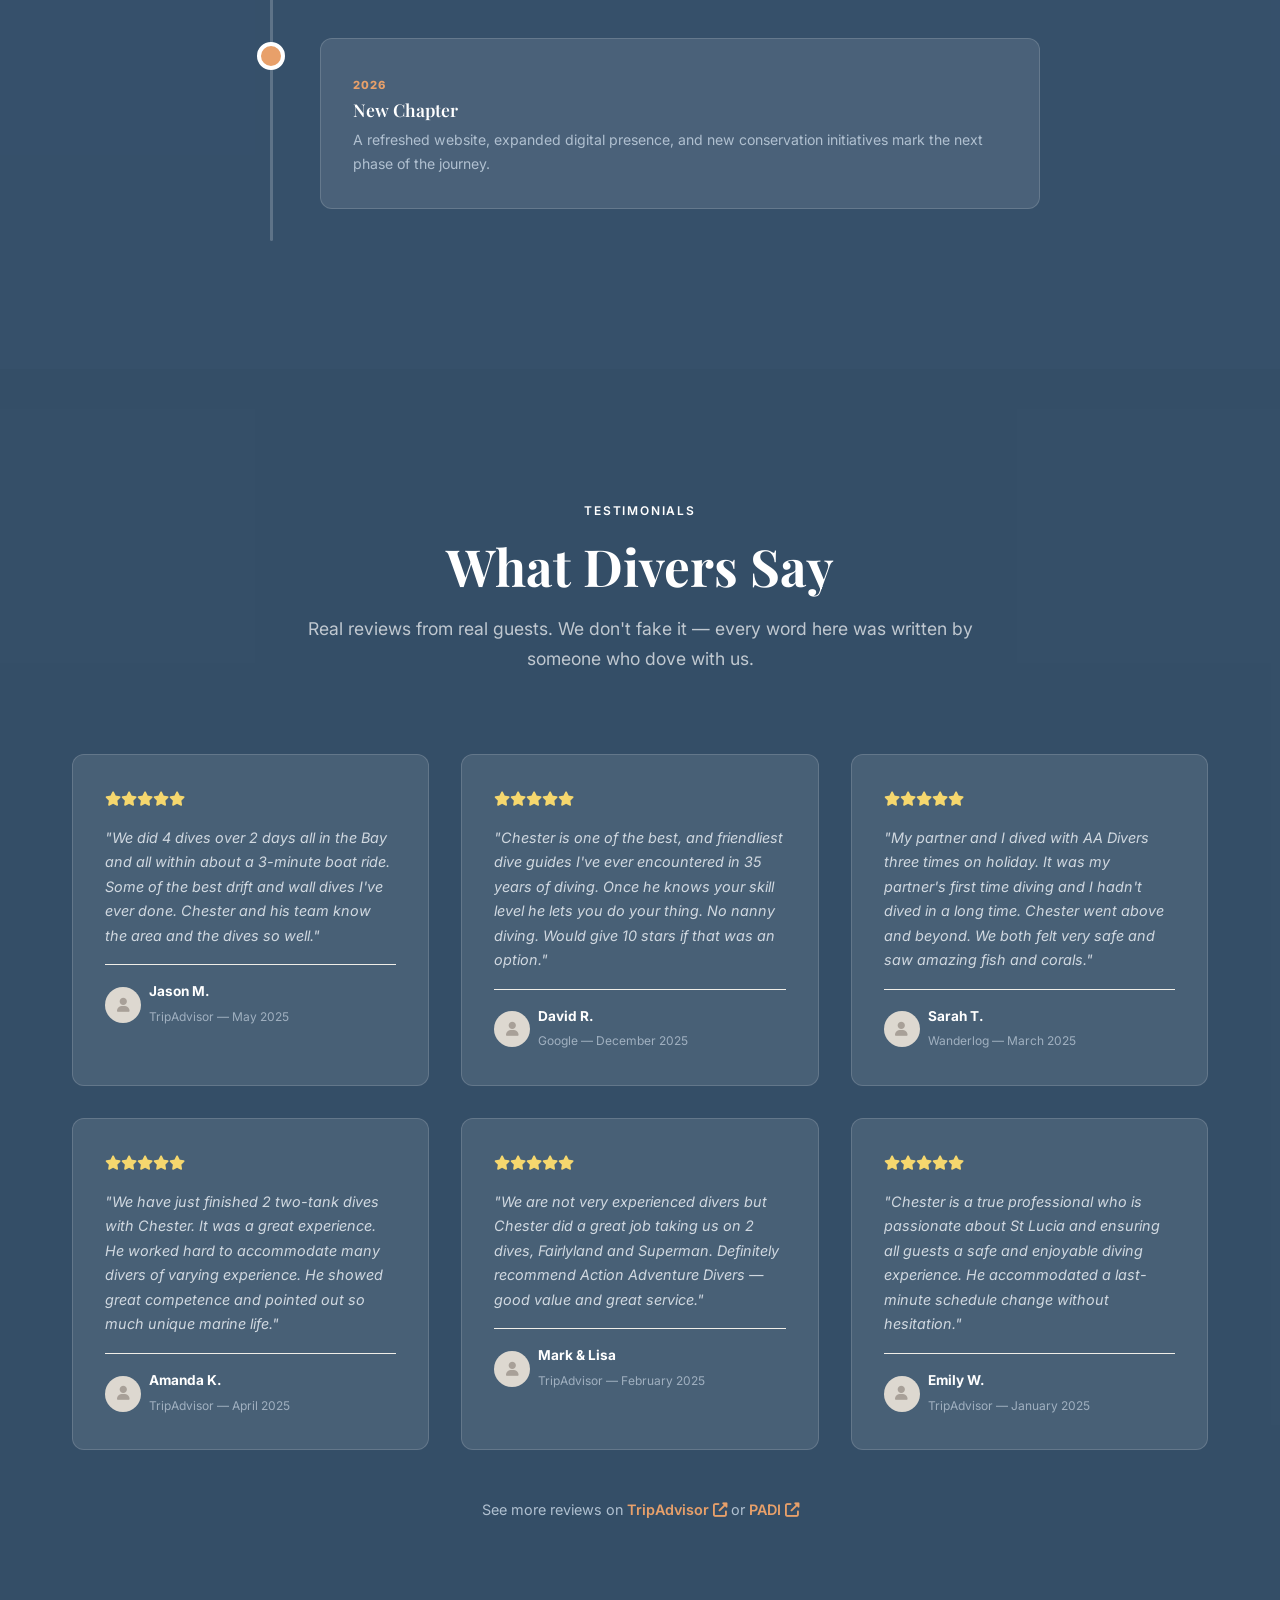
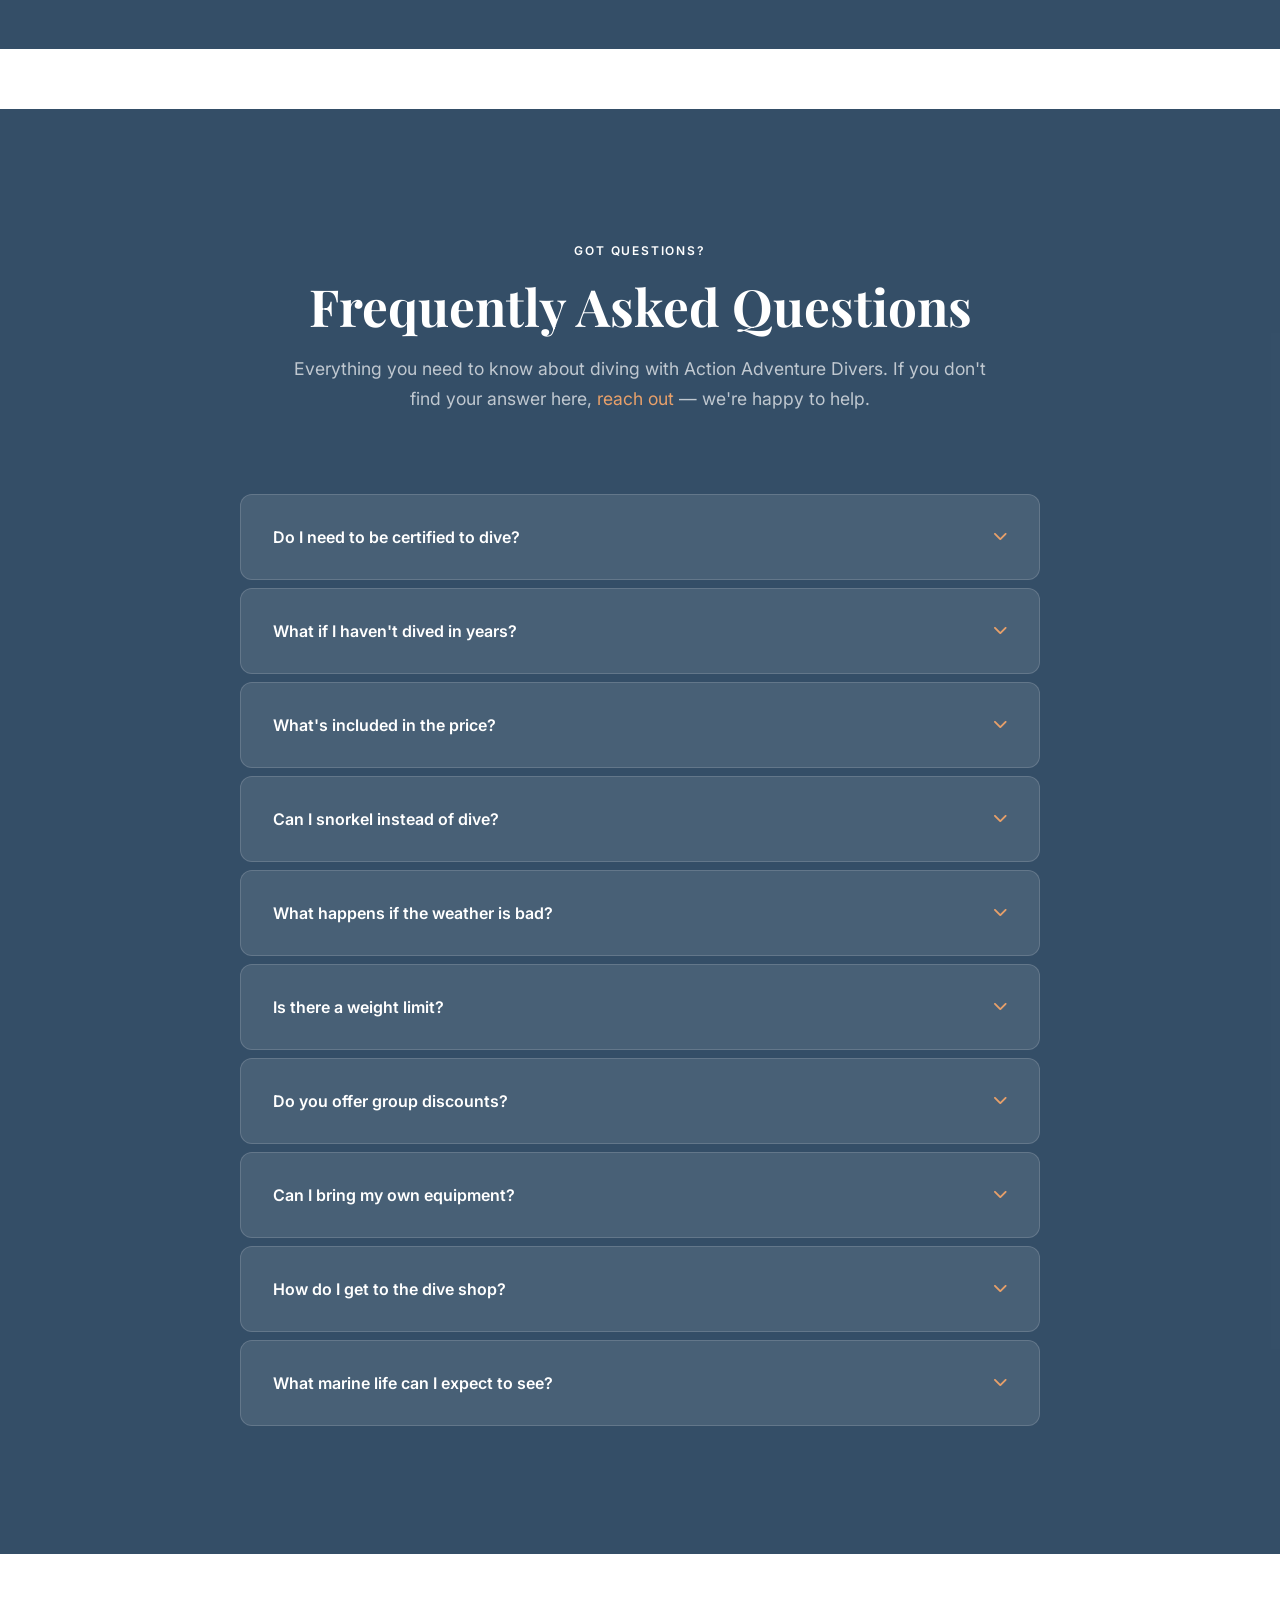
==== commit 2a7e1b22: "Add island music and intensify hero lighting" ====
--- a/index.html
+++ b/index.html
@@ -62,7 +62,7 @@
     <video class="hero-video" autoplay muted loop playsinline preload="metadata" poster="video/hero-bg-poster.jpg" aria-hidden="true">
       <source src="video/dive-9-2-23.mp4" type="video/mp4" />
     </video>
-    <audio id="heroAmbient" src="audio/aad-ambient-loop.mp3" loop preload="none"></audio>
+    <audio id="heroAmbient" src="audio/aad-pan-flute-loop.mp3" loop preload="none"></audio>
     <div class="hero-lighting" aria-hidden="true">
       <span class="hero-glow hero-glow--surface"></span>
       <span class="hero-glow hero-glow--reef"></span>
@@ -113,9 +113,9 @@
       <span>Scroll to explore</span>
       <i class="fas fa-chevron-down"></i>
     </div>
-    <button class="ambient-toggle" id="ambientToggle" type="button" aria-pressed="false" aria-label="Turn ambient sound on">
+    <button class="ambient-toggle" id="ambientToggle" type="button" aria-pressed="false" aria-label="Turn island music on">
       <i class="fas fa-volume-xmark" aria-hidden="true"></i>
-      <span class="ambient-toggle-label">Ambient sound off</span>
+      <span class="ambient-toggle-label">Island music off</span>
     </button>
   </section>
 
--- a/css/style.css
+++ b/css/style.css
@@ -208,14 +208,14 @@
   position: absolute; inset: -3%; width: 106%; height: 106%;
   object-fit: cover; object-position: center; z-index: -4;
   transform: translate3d(var(--hero-shift-x), var(--hero-shift-y), 0) scale(1.03);
-  filter: saturate(0.95) contrast(1.08) brightness(0.82);
-  transition: transform 0.35s ease-out;
+  filter: saturate(1.14) contrast(1.12) brightness(0.94);
+  transition: transform 0.35s ease-out, filter 0.35s ease-out;
 }
 .hero-overlay {
   position: absolute; inset: 0; z-index: -2; pointer-events: none;
   background:
-    linear-gradient(90deg, rgba(4,20,38,0.88) 0%, rgba(4,24,44,0.62) 45%, rgba(4,18,34,0.30) 100%),
-    linear-gradient(180deg, rgba(4,18,34,0.22) 0%, rgba(4,18,34,0.14) 40%, rgba(3,14,28,0.88) 100%);
+    linear-gradient(90deg, rgba(4,20,38,0.88) 0%, rgba(4,24,44,0.48) 45%, rgba(4,18,34,0.16) 100%),
+    linear-gradient(180deg, rgba(4,18,34,0.18) 0%, rgba(4,18,34,0.10) 40%, rgba(3,14,28,0.72) 100%);
 }
 .hero-aurora {
   position: absolute; inset: 0; z-index: -3; pointer-events: none;
@@ -228,39 +228,62 @@
 .hero-lighting {
   position: absolute; inset: 0; z-index: -1; pointer-events: none;
   overflow: hidden; mix-blend-mode: screen;
+  background:
+    radial-gradient(circle at var(--hero-x) var(--hero-y), rgba(150,238,255,0.30) 0%, rgba(74,184,212,0.10) 20%, transparent 46%),
+    radial-gradient(ellipse at 78% 15%, rgba(255,224,146,0.22) 0%, transparent 36%),
+    radial-gradient(ellipse at 18% 92%, rgba(40,198,220,0.18) 0%, transparent 42%);
+  transition: background 0.2s ease-out;
+}
+.hero-lighting::before {
+  content: ''; position: absolute; inset: -18%; pointer-events: none;
+  background:
+    repeating-linear-gradient(114deg, transparent 0 84px, rgba(184,244,255,0.11) 88px, transparent 94px 210px),
+    repeating-linear-gradient(68deg, transparent 0 126px, rgba(255,236,175,0.07) 130px, transparent 136px 286px);
+  mix-blend-mode: color-dodge; opacity: 0.40; filter: blur(5px);
+  animation: heroCausticShift 13s linear infinite alternate;
+}
+.hero-lighting::after {
+  content: ''; position: absolute; inset: 0; pointer-events: none;
+  background: linear-gradient(180deg, rgba(198,248,255,0.20) 0%, transparent 27%, transparent 68%, rgba(42,182,214,0.12) 100%);
+  mix-blend-mode: screen; opacity: 0.82;
 }
 .hero-glow {
-  position: absolute; border-radius: 50%; filter: blur(46px);
-  animation: heroGlowBreathe 9s ease-in-out infinite alternate;
+  position: absolute; border-radius: 50%; filter: blur(38px);
+  animation: heroGlowBreathe 7.5s ease-in-out infinite alternate;
 }
 .hero-glow--surface {
-  width: 70vw; height: 38vw; right: -18vw; top: -24vw;
-  background: radial-gradient(circle, rgba(150,232,255,0.46) 0%, rgba(74,184,212,0.15) 45%, transparent 72%);
+  width: 82vw; height: 48vw; right: -12vw; top: -30vw;
+  background: radial-gradient(circle, rgba(174,242,255,0.72) 0%, rgba(74,184,212,0.26) 42%, transparent 72%);
 }
 .hero-glow--reef {
-  width: 52vw; height: 34vw; left: -16vw; bottom: -18vw;
-  background: radial-gradient(circle, rgba(232,160,106,0.26) 0%, rgba(26,122,154,0.12) 48%, transparent 74%);
+  width: 64vw; height: 42vw; left: -18vw; bottom: -22vw;
+  background: radial-gradient(circle, rgba(255,186,116,0.38) 0%, rgba(26,122,154,0.18) 46%, transparent 74%);
   animation-delay: -4s;
 }
 .light-beam {
   --beam-angle: 0deg;
-  position: absolute; top: -12vh; width: 9vw; min-width: 70px; height: 125vh;
-  transform-origin: top center; opacity: 0.38; filter: blur(8px);
-  background: linear-gradient(180deg, rgba(190,240,255,0.26) 0%, rgba(150,225,255,0.11) 45%, transparent 90%);
-  clip-path: polygon(44% 0%, 56% 0%, 100% 100%, 0% 100%);
-  animation: heroBeamSway 14s ease-in-out infinite alternate;
-}
-.light-beam--1 { left: 8%; --beam-angle: -9deg; animation-delay: -2s; }
-.light-beam--2 { left: 32%; width: 12vw; --beam-angle: 5deg; opacity: 0.27; animation-delay: -6s; }
-.light-beam--3 { left: 61%; width: 7vw; --beam-angle: -4deg; opacity: 0.32; animation-delay: -10s; }
-.light-beam--4 { left: 82%; width: 10vw; --beam-angle: 8deg; opacity: 0.24; animation-delay: -4s; }
+  position: absolute; top: -14vh; width: 11vw; min-width: 82px; height: 132vh;
+  transform-origin: top center; opacity: 0.66; filter: blur(11px);
+  background: linear-gradient(180deg, rgba(216,250,255,0.48) 0%, rgba(150,225,255,0.22) 44%, transparent 92%);
+  clip-path: polygon(42% 0%, 58% 0%, 100% 100%, 0% 100%);
+  mix-blend-mode: screen;
+  animation: heroBeamSway 11s ease-in-out infinite alternate;
+}
+.light-beam--1 { left: 6%; --beam-angle: -12deg; animation-delay: -2s; }
+.light-beam--2 { left: 31%; width: 15vw; --beam-angle: 6deg; opacity: 0.46; animation-delay: -6s; }
+.light-beam--3 { left: 60%; width: 9vw; --beam-angle: -5deg; opacity: 0.54; animation-delay: -10s; }
+.light-beam--4 { left: 81%; width: 12vw; --beam-angle: 10deg; opacity: 0.42; animation-delay: -4s; }
 @keyframes heroGlowBreathe {
-  from { opacity: 0.42; transform: scale(0.96); }
-  to { opacity: 0.68; transform: scale(1.04); }
+  from { opacity: 0.66; transform: scale(0.96); }
+  to { opacity: 0.94; transform: scale(1.05); }
 }
 @keyframes heroBeamSway {
-  from { transform: rotate(var(--beam-angle)) translateX(-2%); }
-  to { transform: rotate(var(--beam-angle)) translateX(3%); }
+  from { transform: rotate(var(--beam-angle)) translateX(-3%); opacity: 0.46; }
+  to { transform: rotate(var(--beam-angle)) translateX(4%); opacity: 0.80; }
+}
+@keyframes heroCausticShift {
+  from { transform: translate3d(-2%, -1%, 0) rotate(-1deg); }
+  to { transform: translate3d(3%, 2%, 0) rotate(1deg); }
 }
 .hero-bg {
   position: absolute; inset: 0; z-index: -5;
@@ -1036,6 +1059,8 @@
   .hero-video,
   .hero-aurora,
   .hero-lighting,
+  .hero-lighting::before,
+  .hero-lighting::after,
   .hero-glow,
   .light-beam,
   .hero-copy,
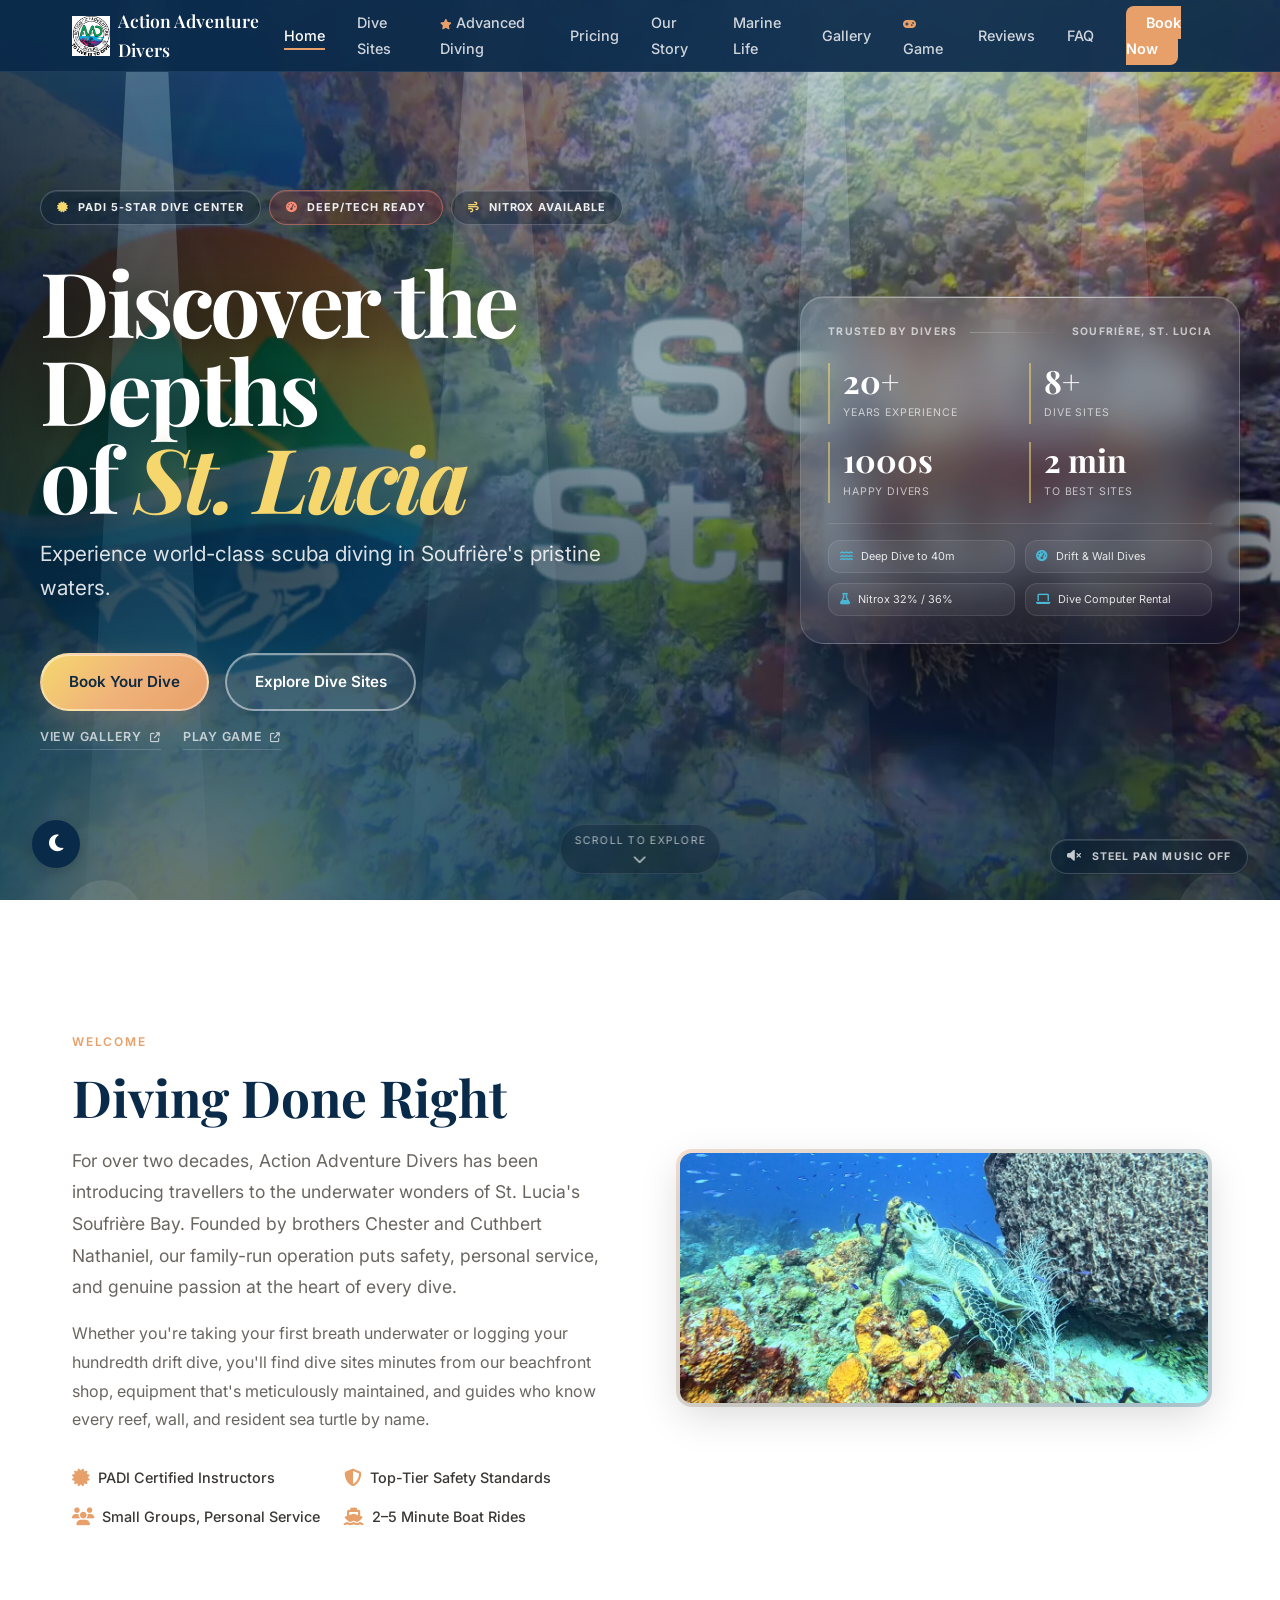
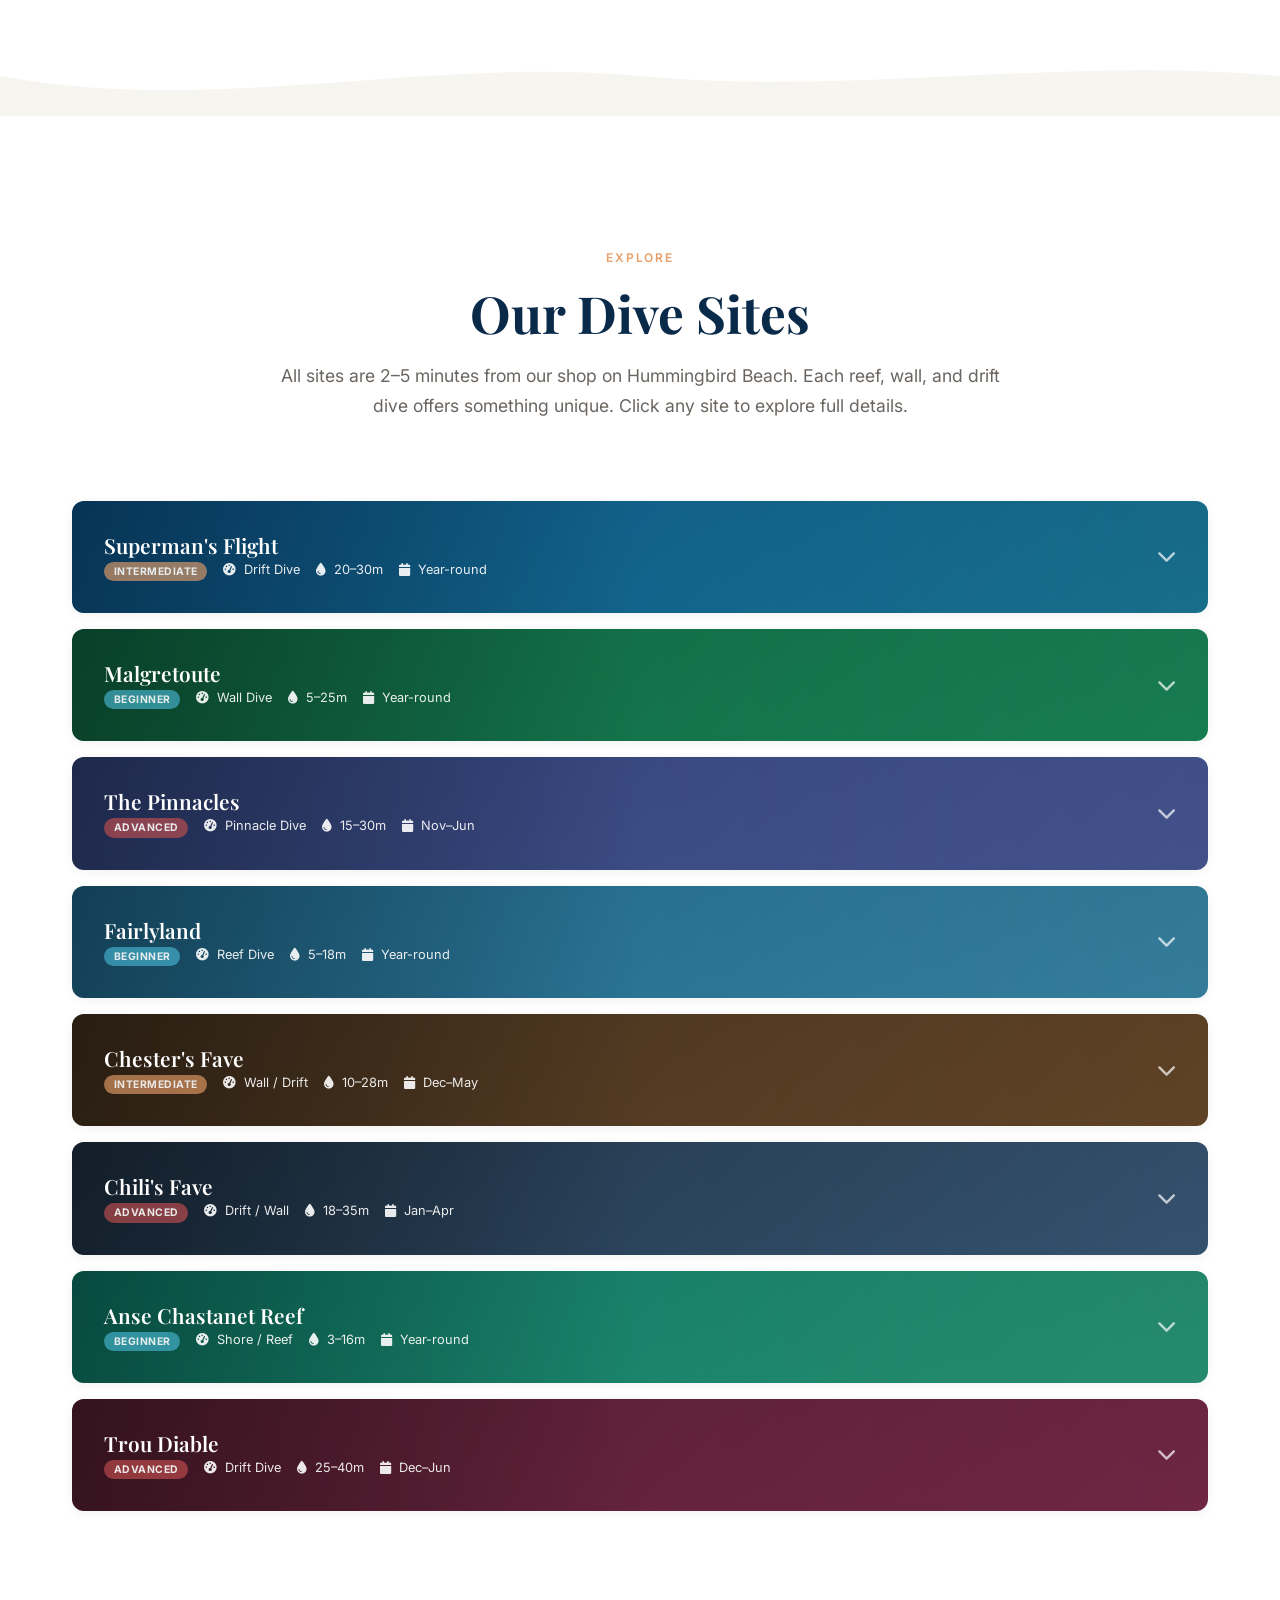
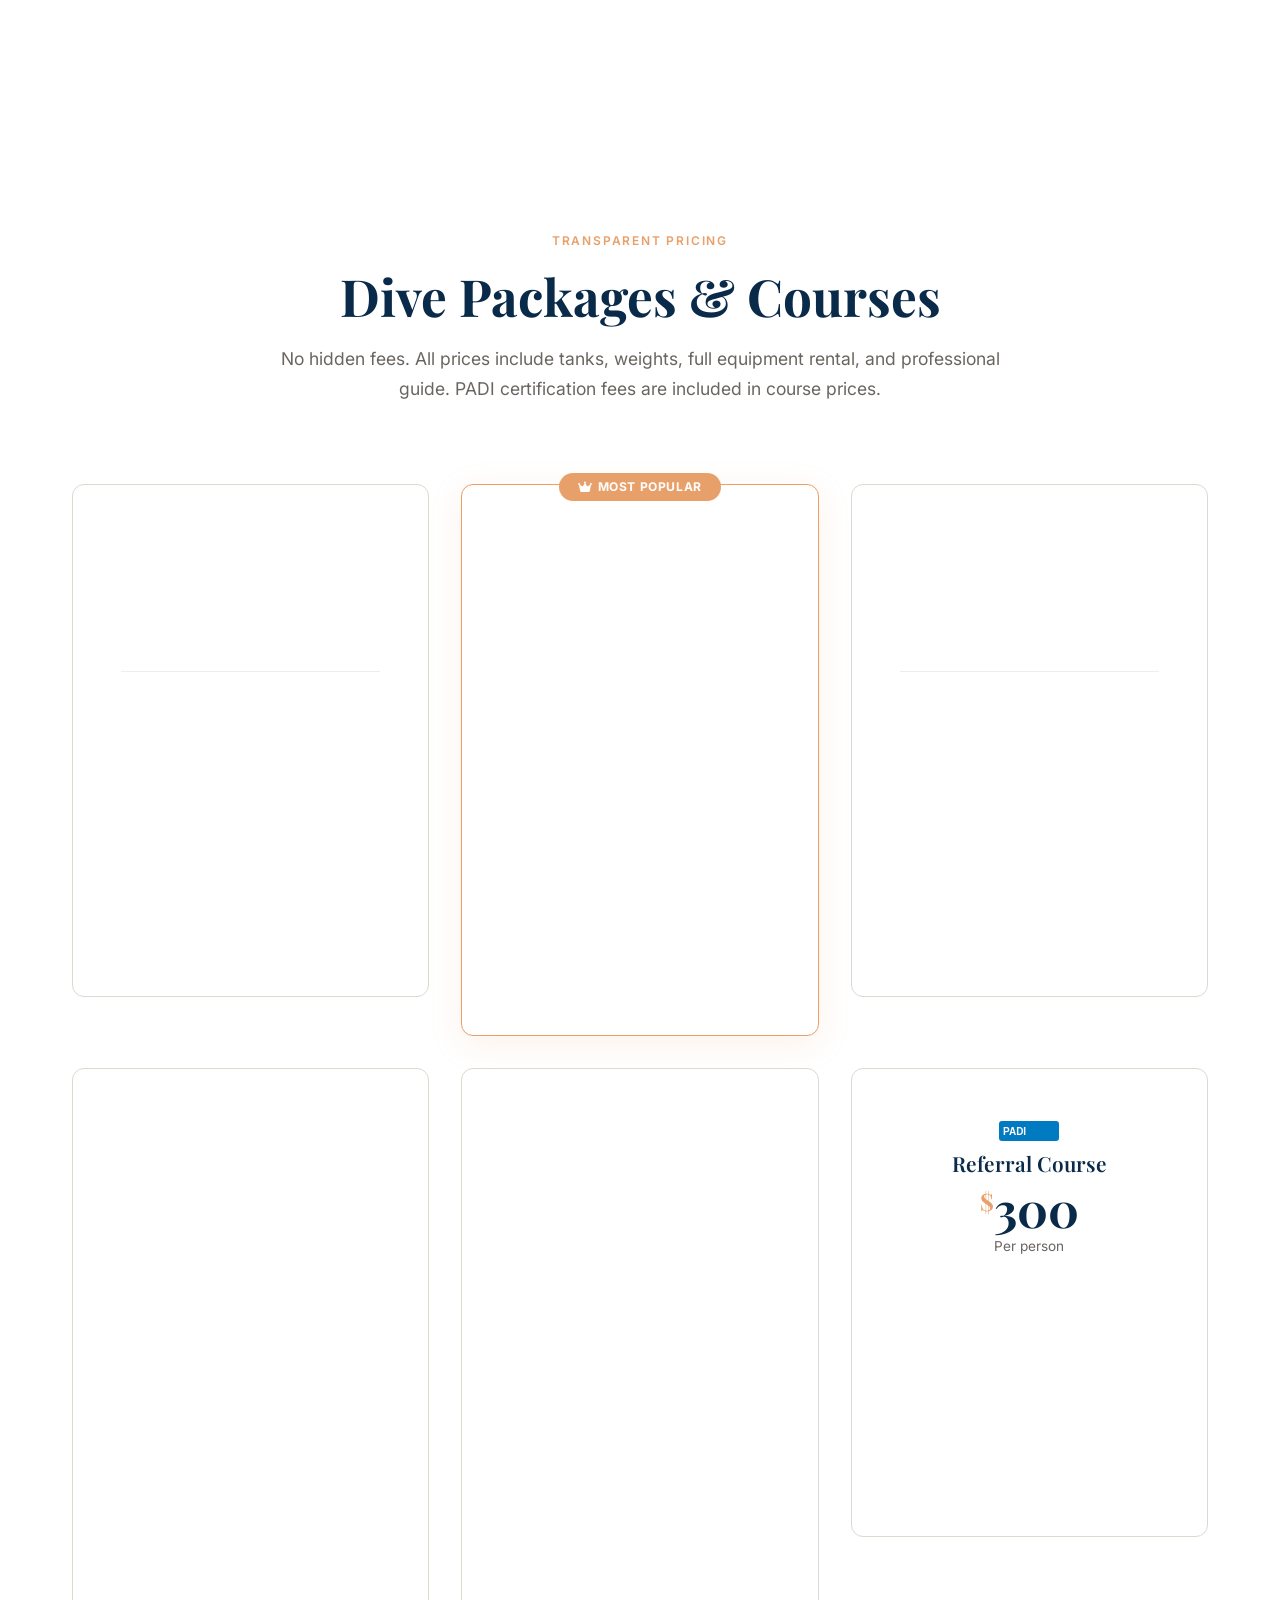
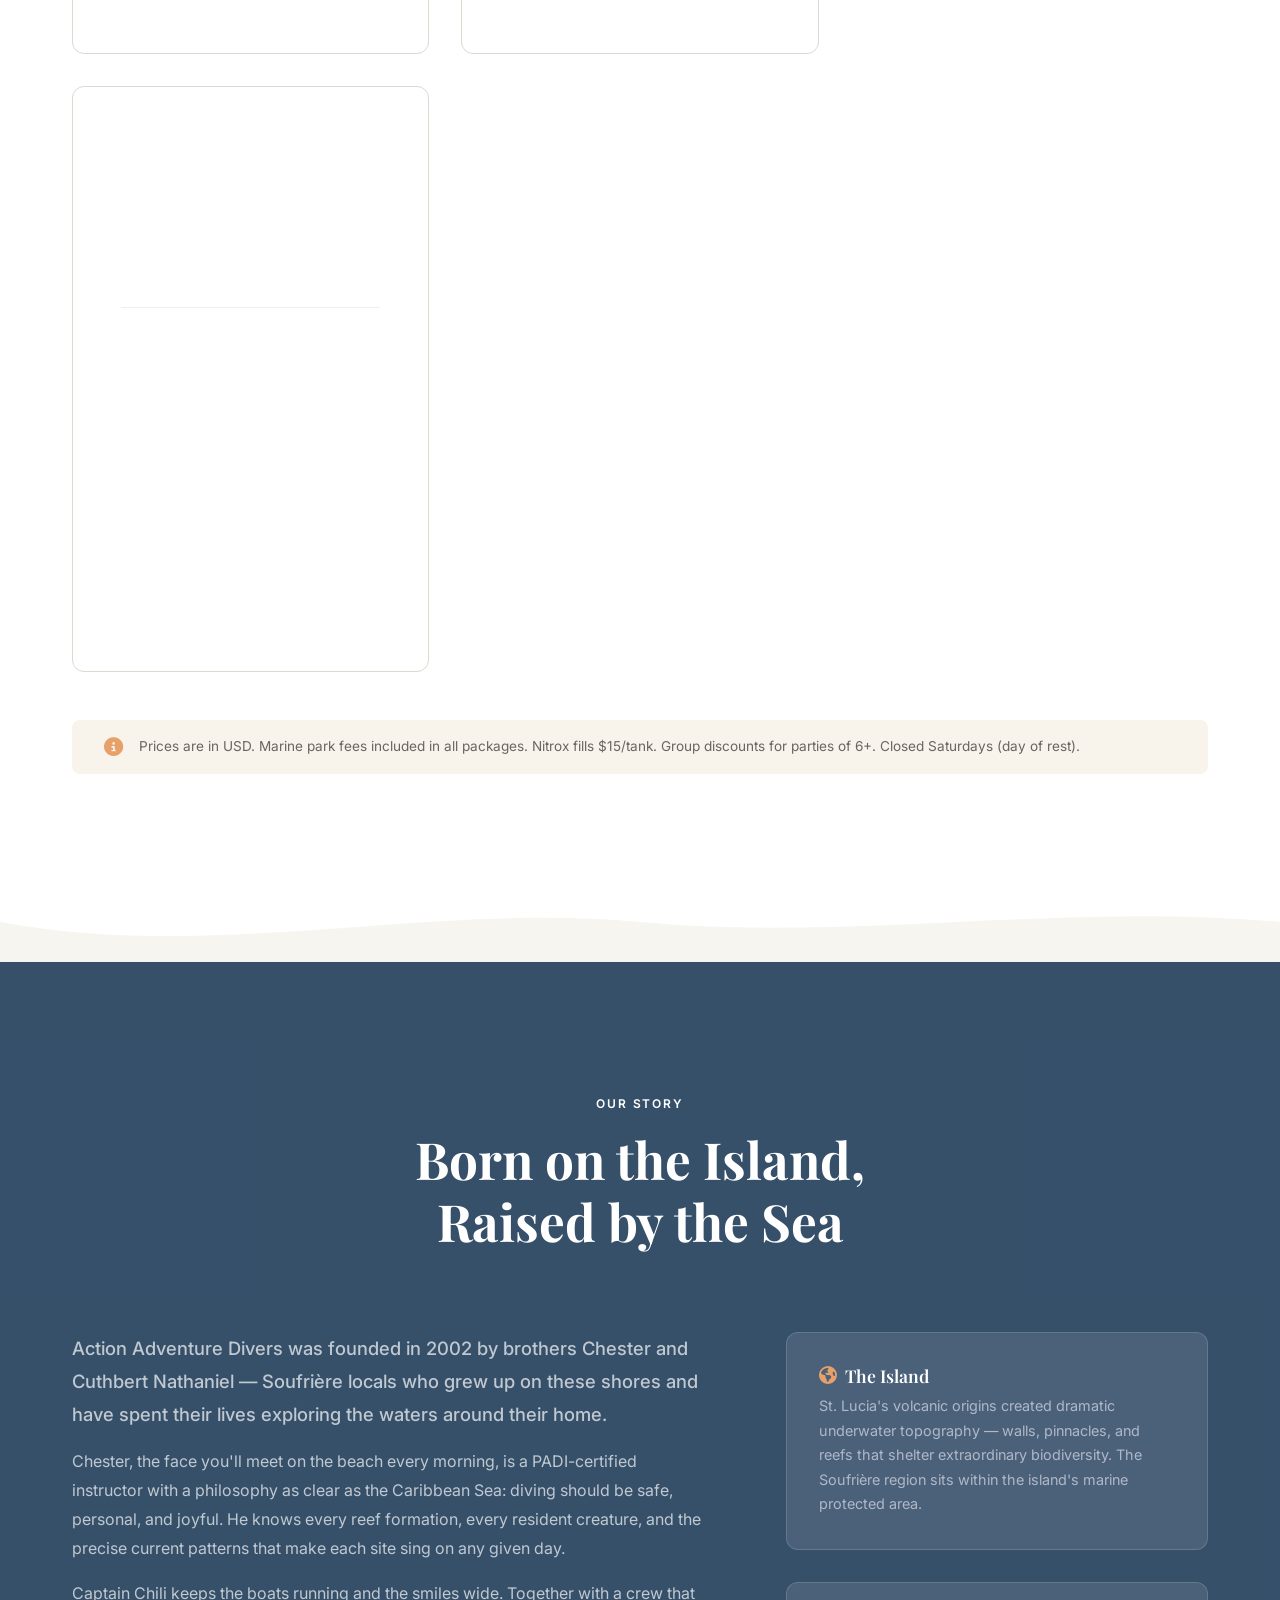
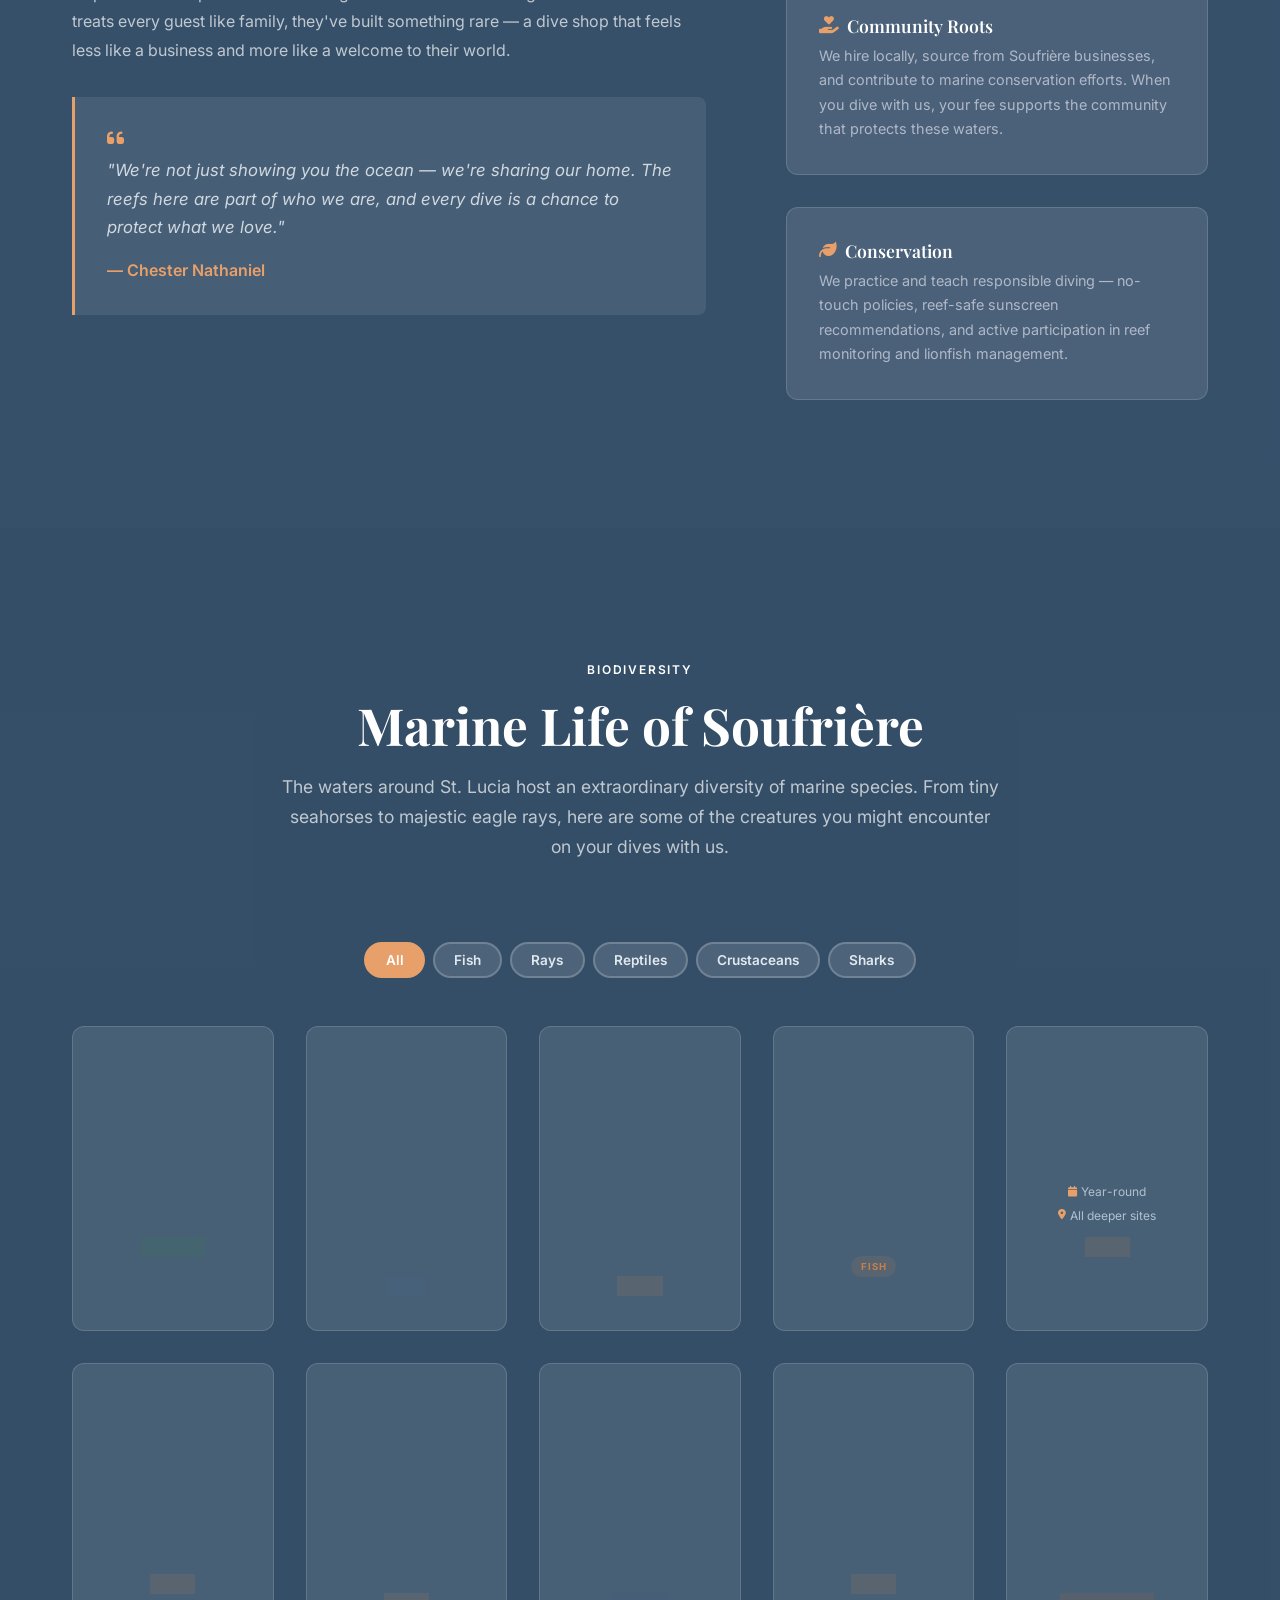
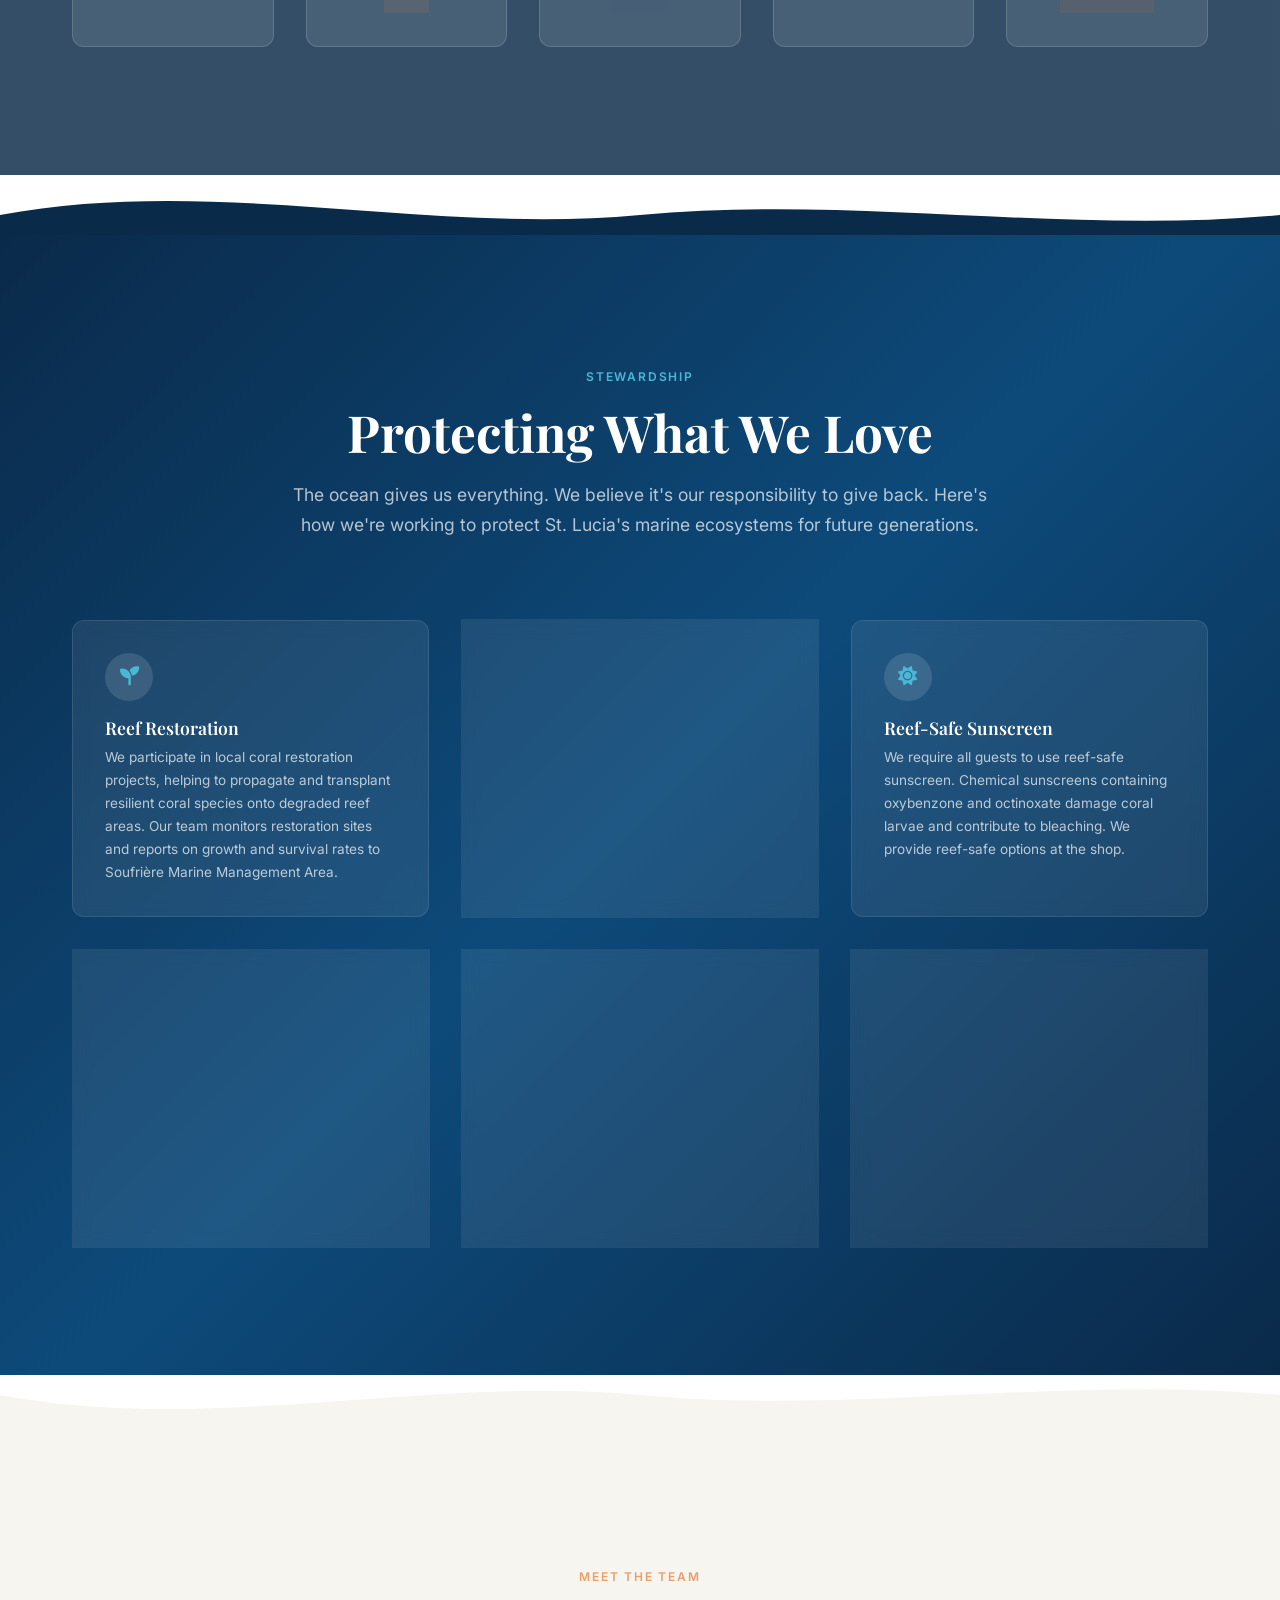
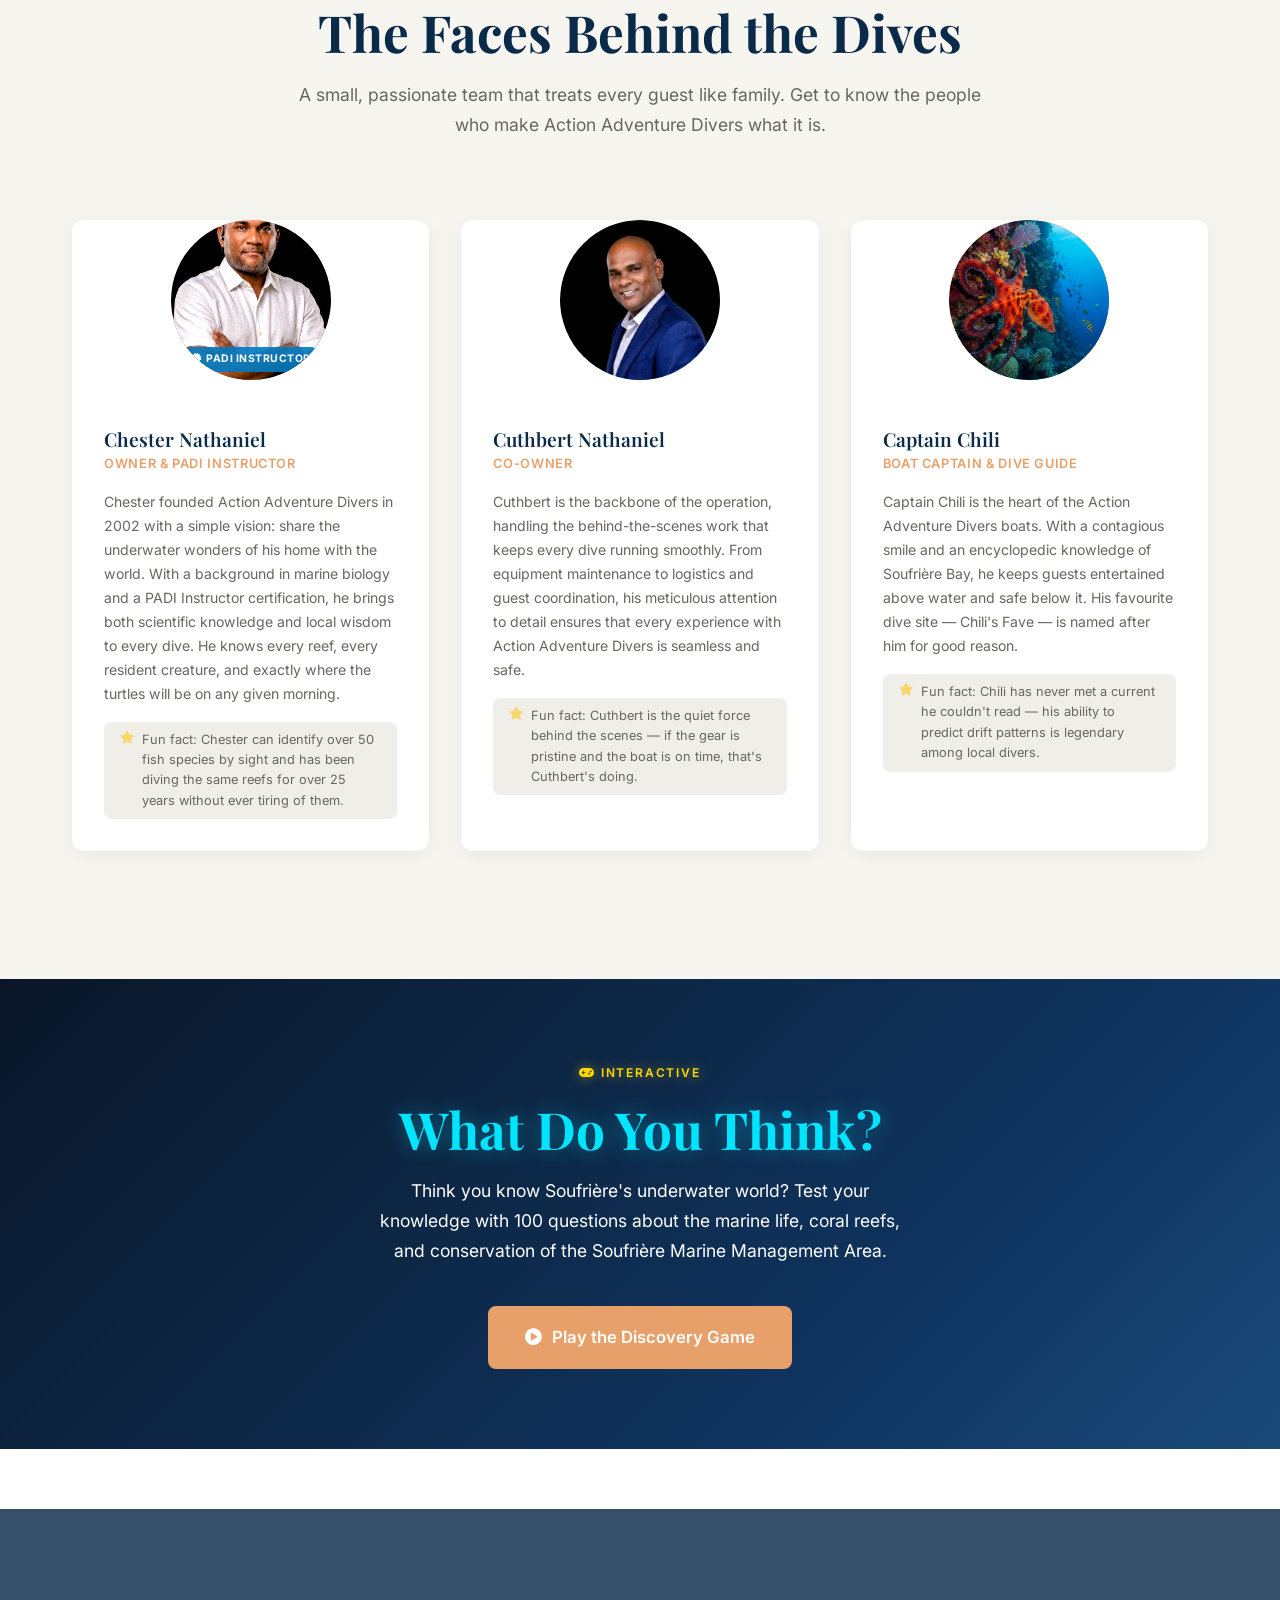
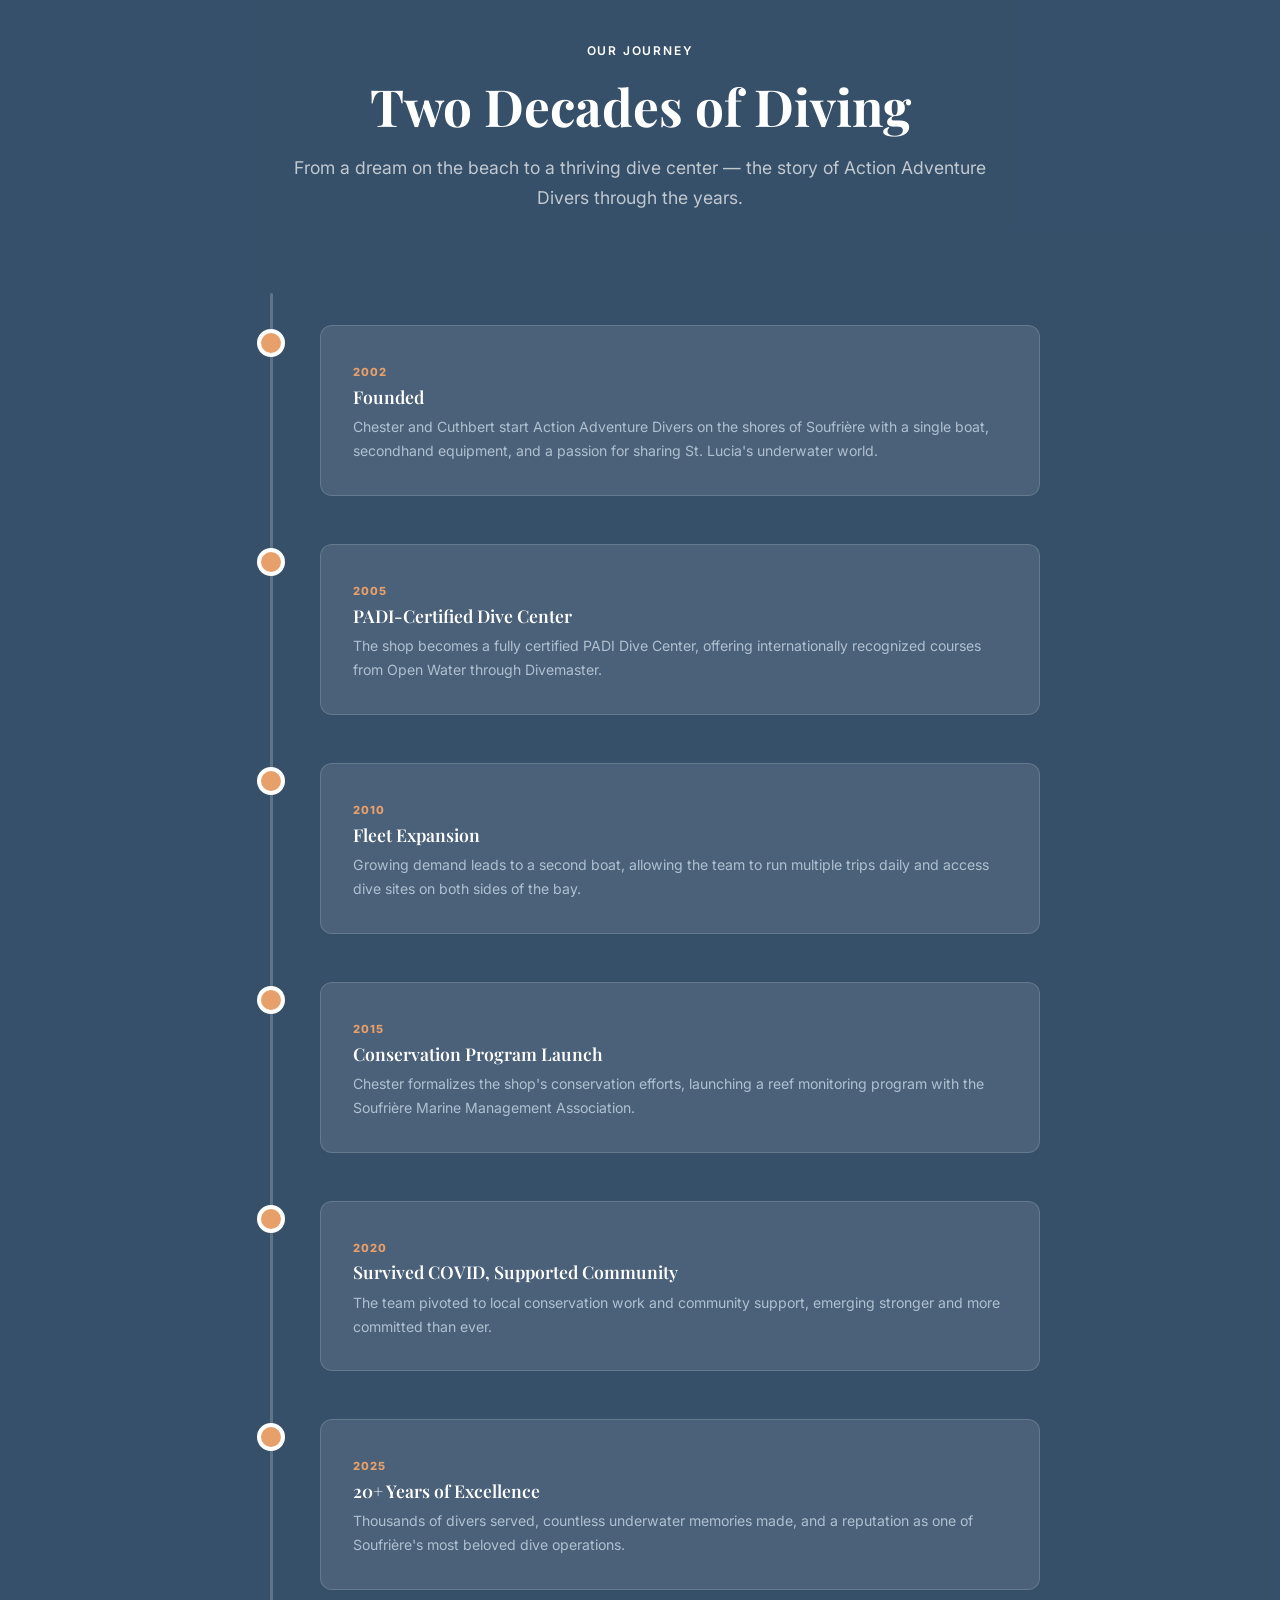
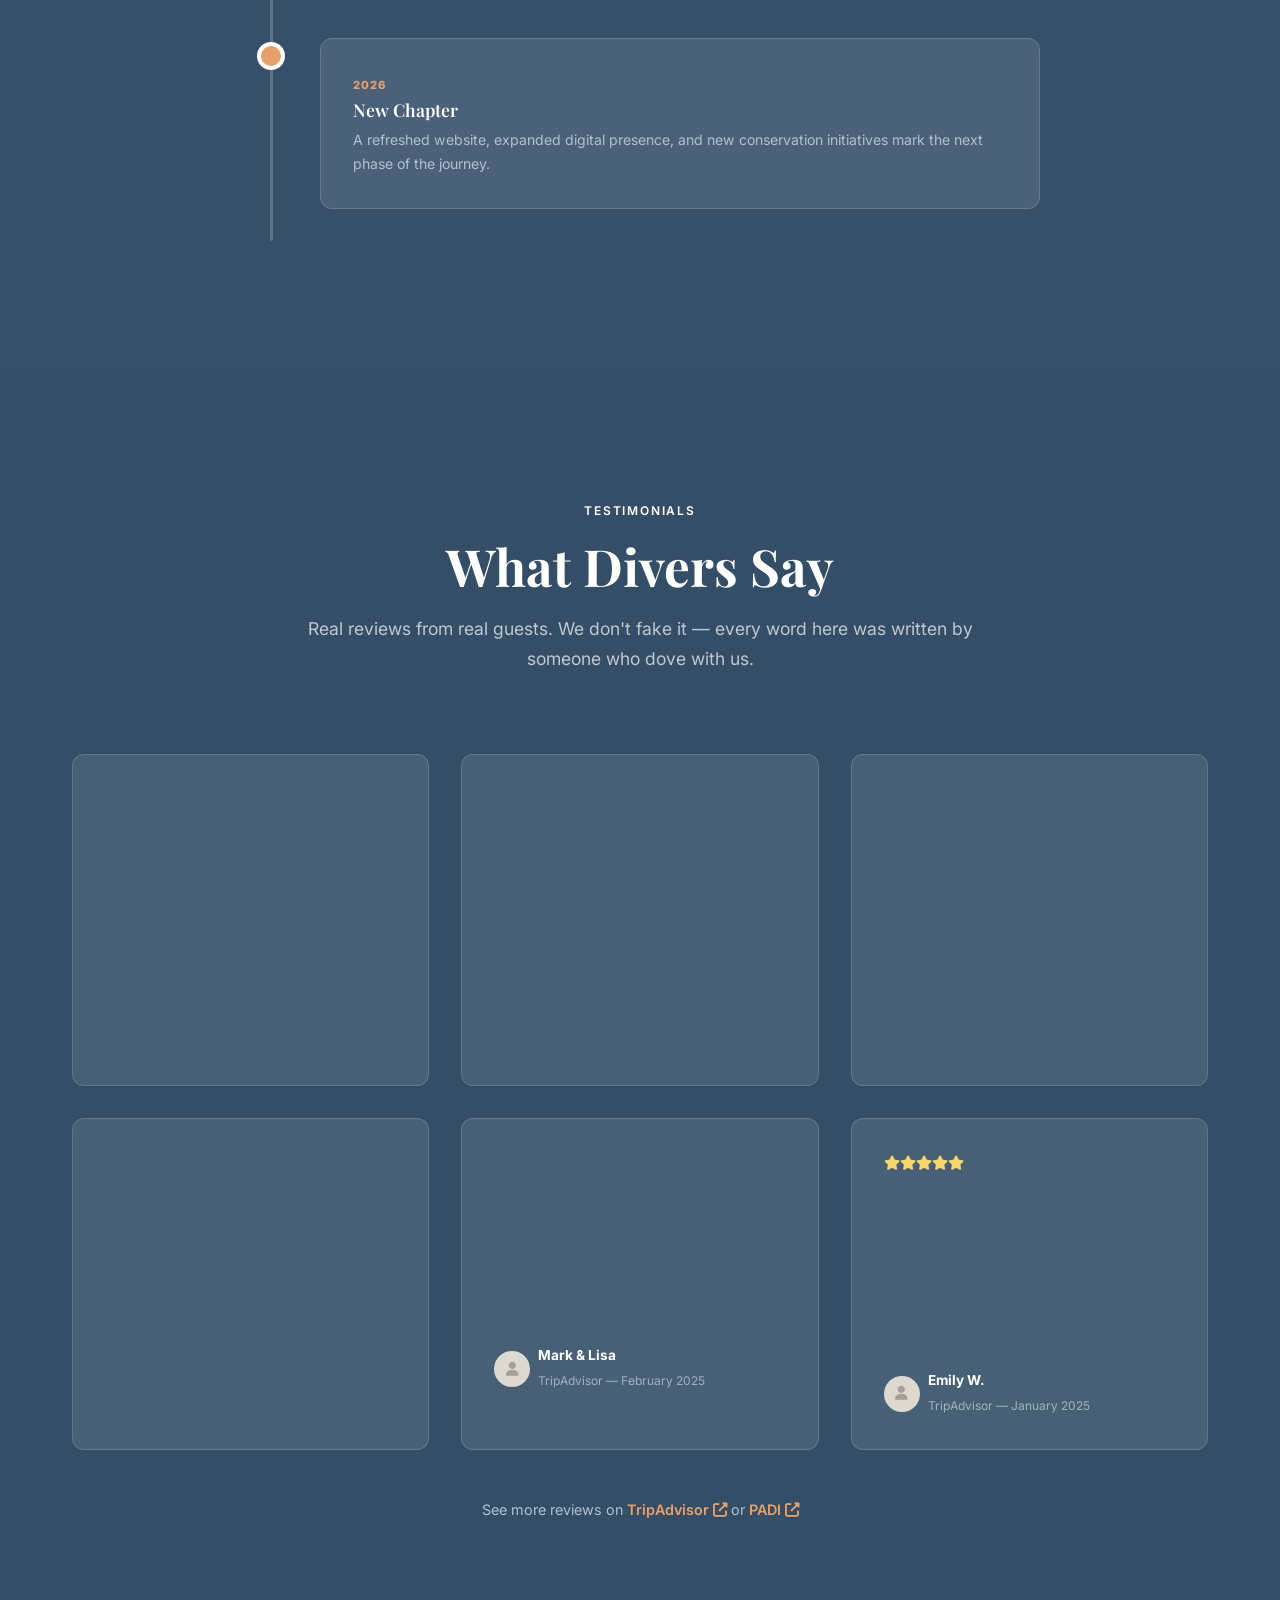
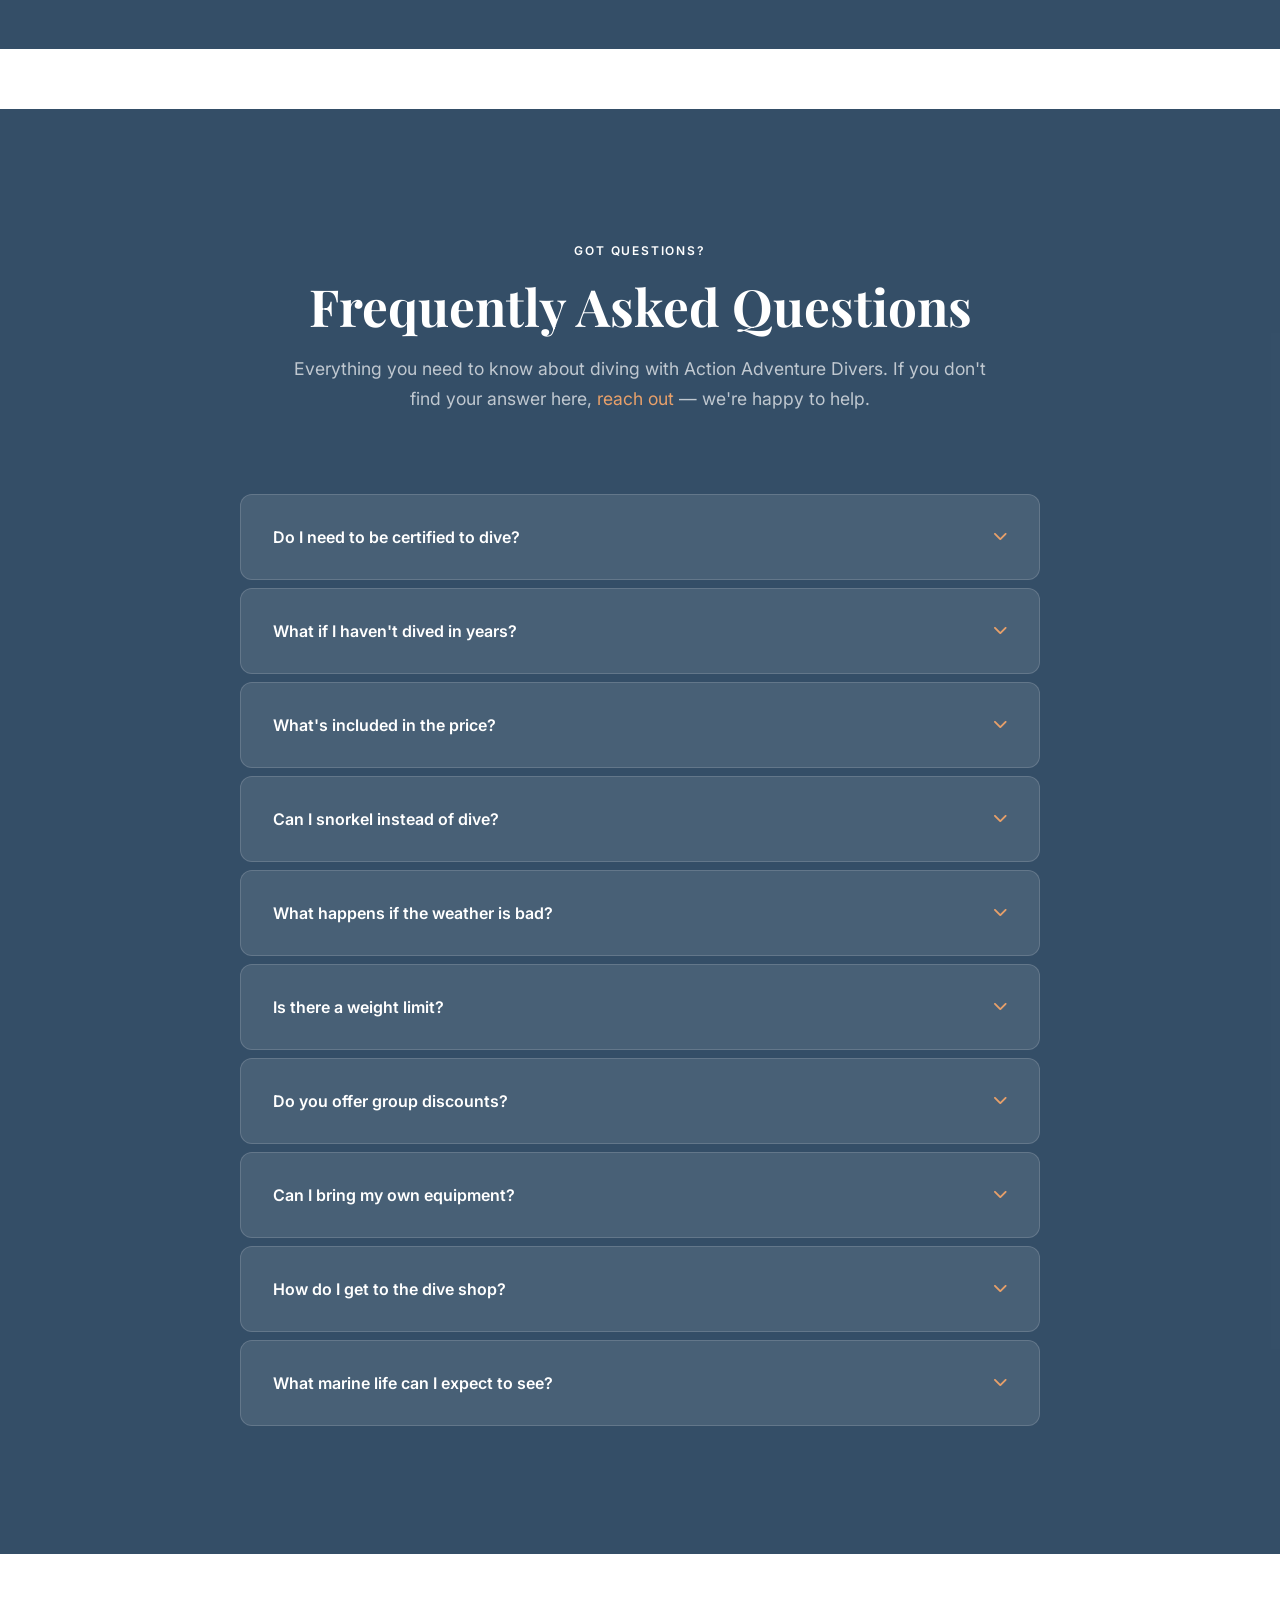
==== commit 818492b6: "Switch hero music to Caribbean steel pan" ====
--- a/index.html
+++ b/index.html
@@ -62,7 +62,7 @@
     <video class="hero-video" autoplay muted loop playsinline preload="metadata" poster="video/hero-bg-poster.jpg" aria-hidden="true">
       <source src="video/dive-9-2-23.mp4" type="video/mp4" />
     </video>
-    <audio id="heroAmbient" src="audio/aad-pan-flute-loop.mp3" loop preload="none"></audio>
+    <audio id="heroAmbient" src="audio/aad-caribbean-steelpan-loop.mp3" loop preload="none"></audio>
     <div class="hero-lighting" aria-hidden="true">
       <span class="hero-glow hero-glow--surface"></span>
       <span class="hero-glow hero-glow--reef"></span>
@@ -113,9 +113,9 @@
       <span>Scroll to explore</span>
       <i class="fas fa-chevron-down"></i>
     </div>
-    <button class="ambient-toggle" id="ambientToggle" type="button" aria-pressed="false" aria-label="Turn island music on">
+    <button class="ambient-toggle" id="ambientToggle" type="button" aria-pressed="false" aria-label="Turn steel pan music on">
       <i class="fas fa-volume-xmark" aria-hidden="true"></i>
-      <span class="ambient-toggle-label">Island music off</span>
+      <span class="ambient-toggle-label">Steel pan music off</span>
     </button>
   </section>
 
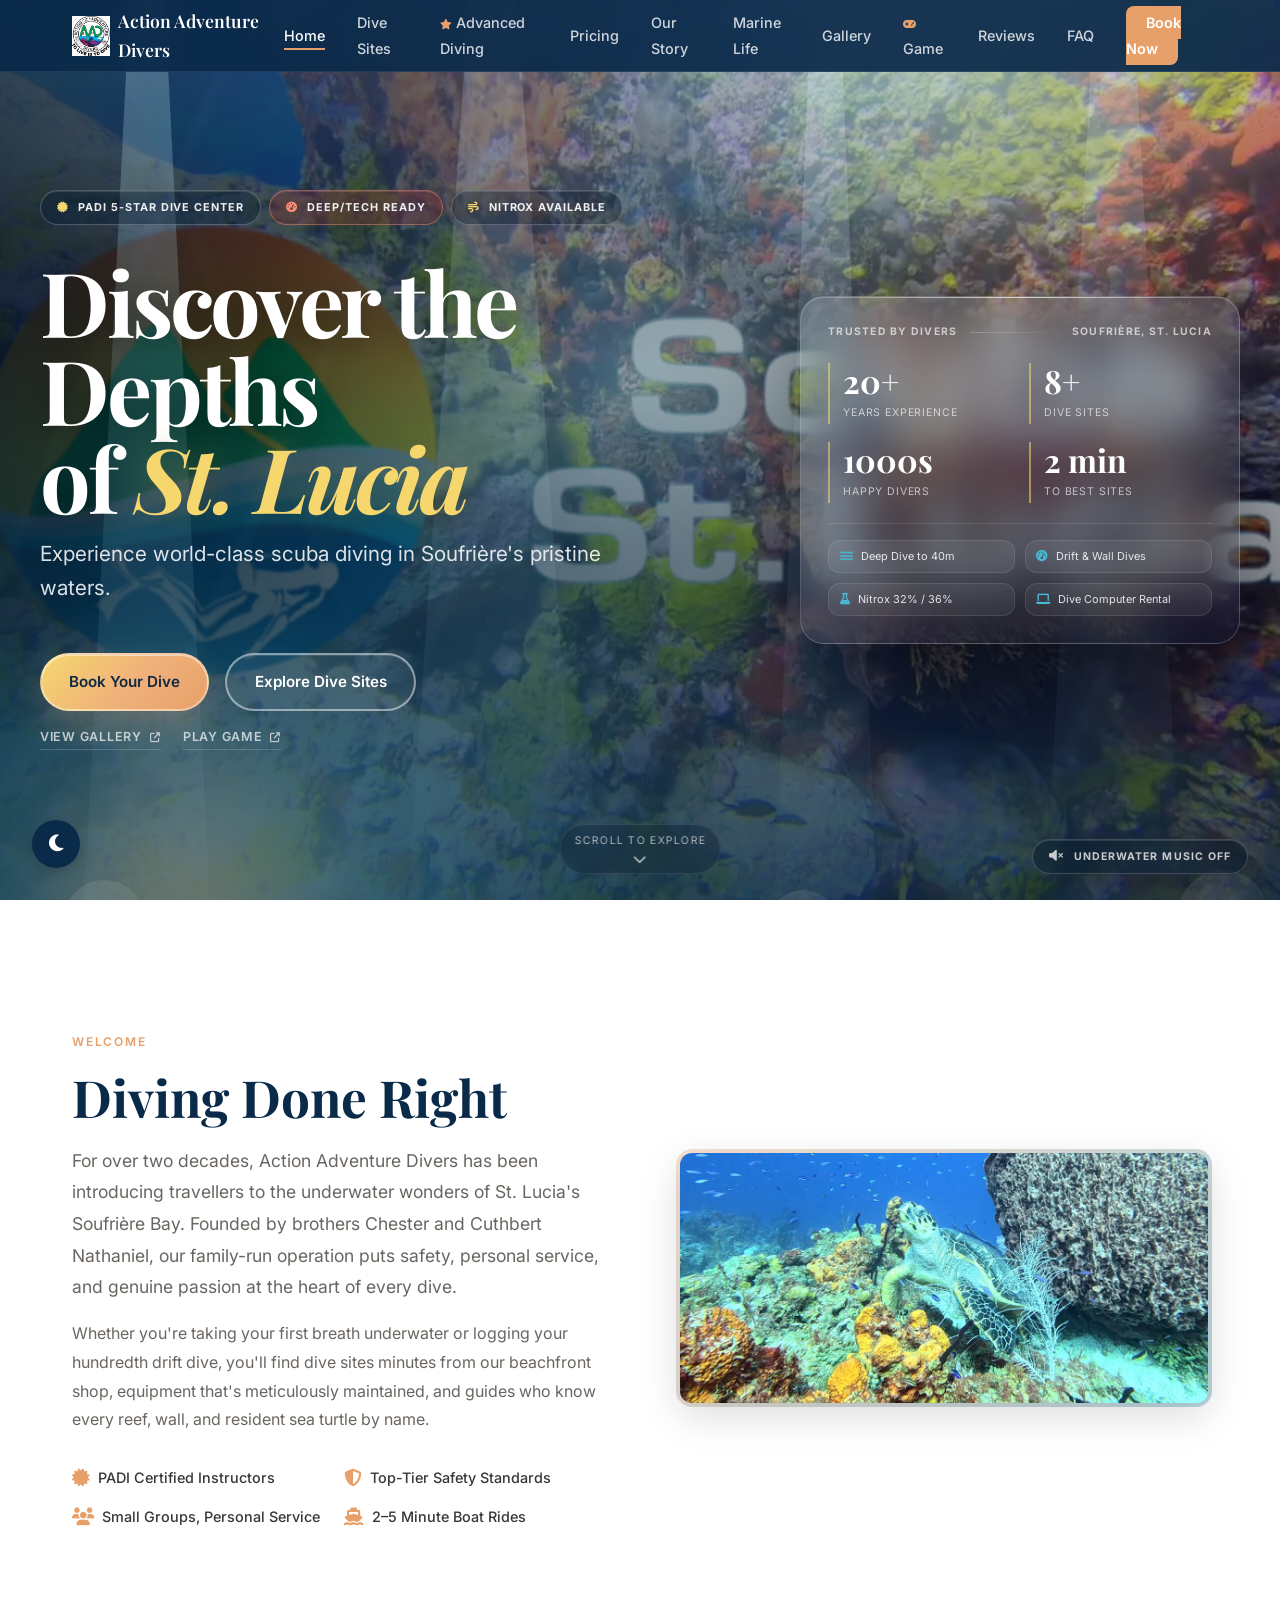
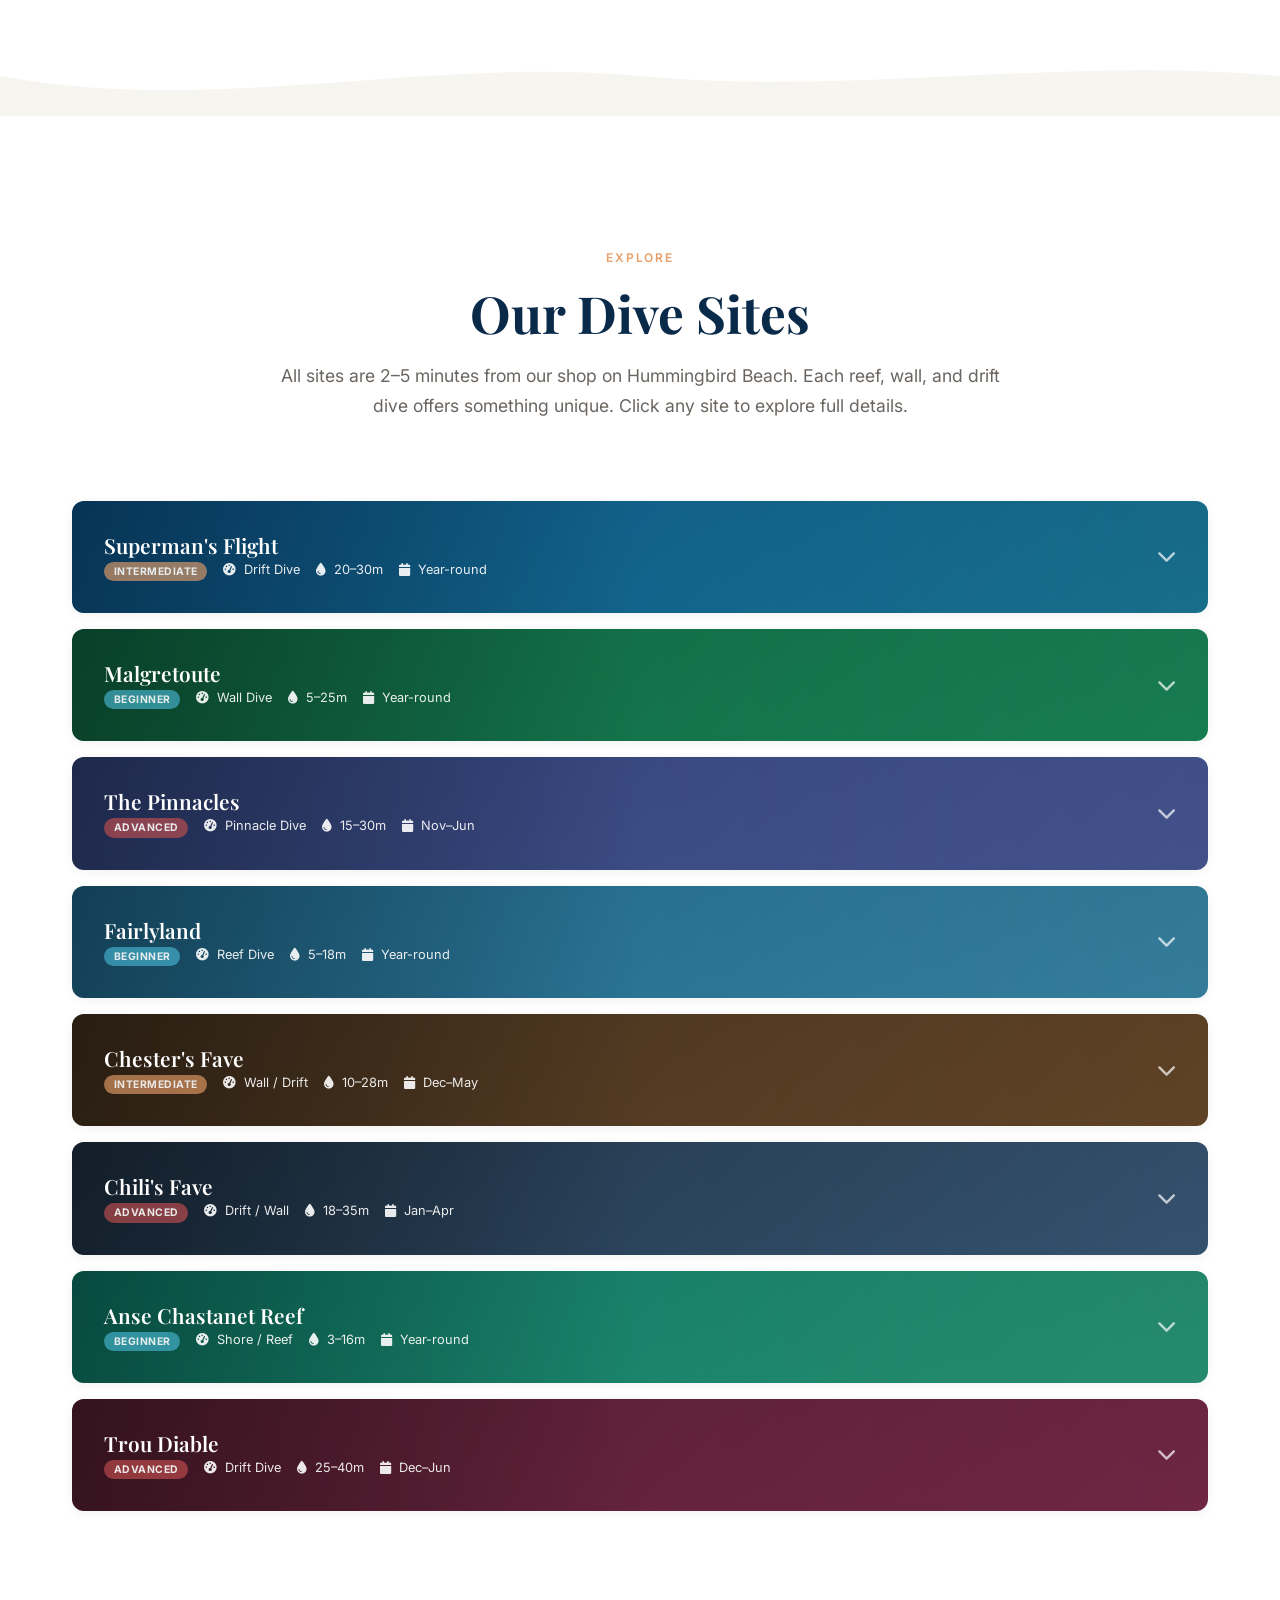
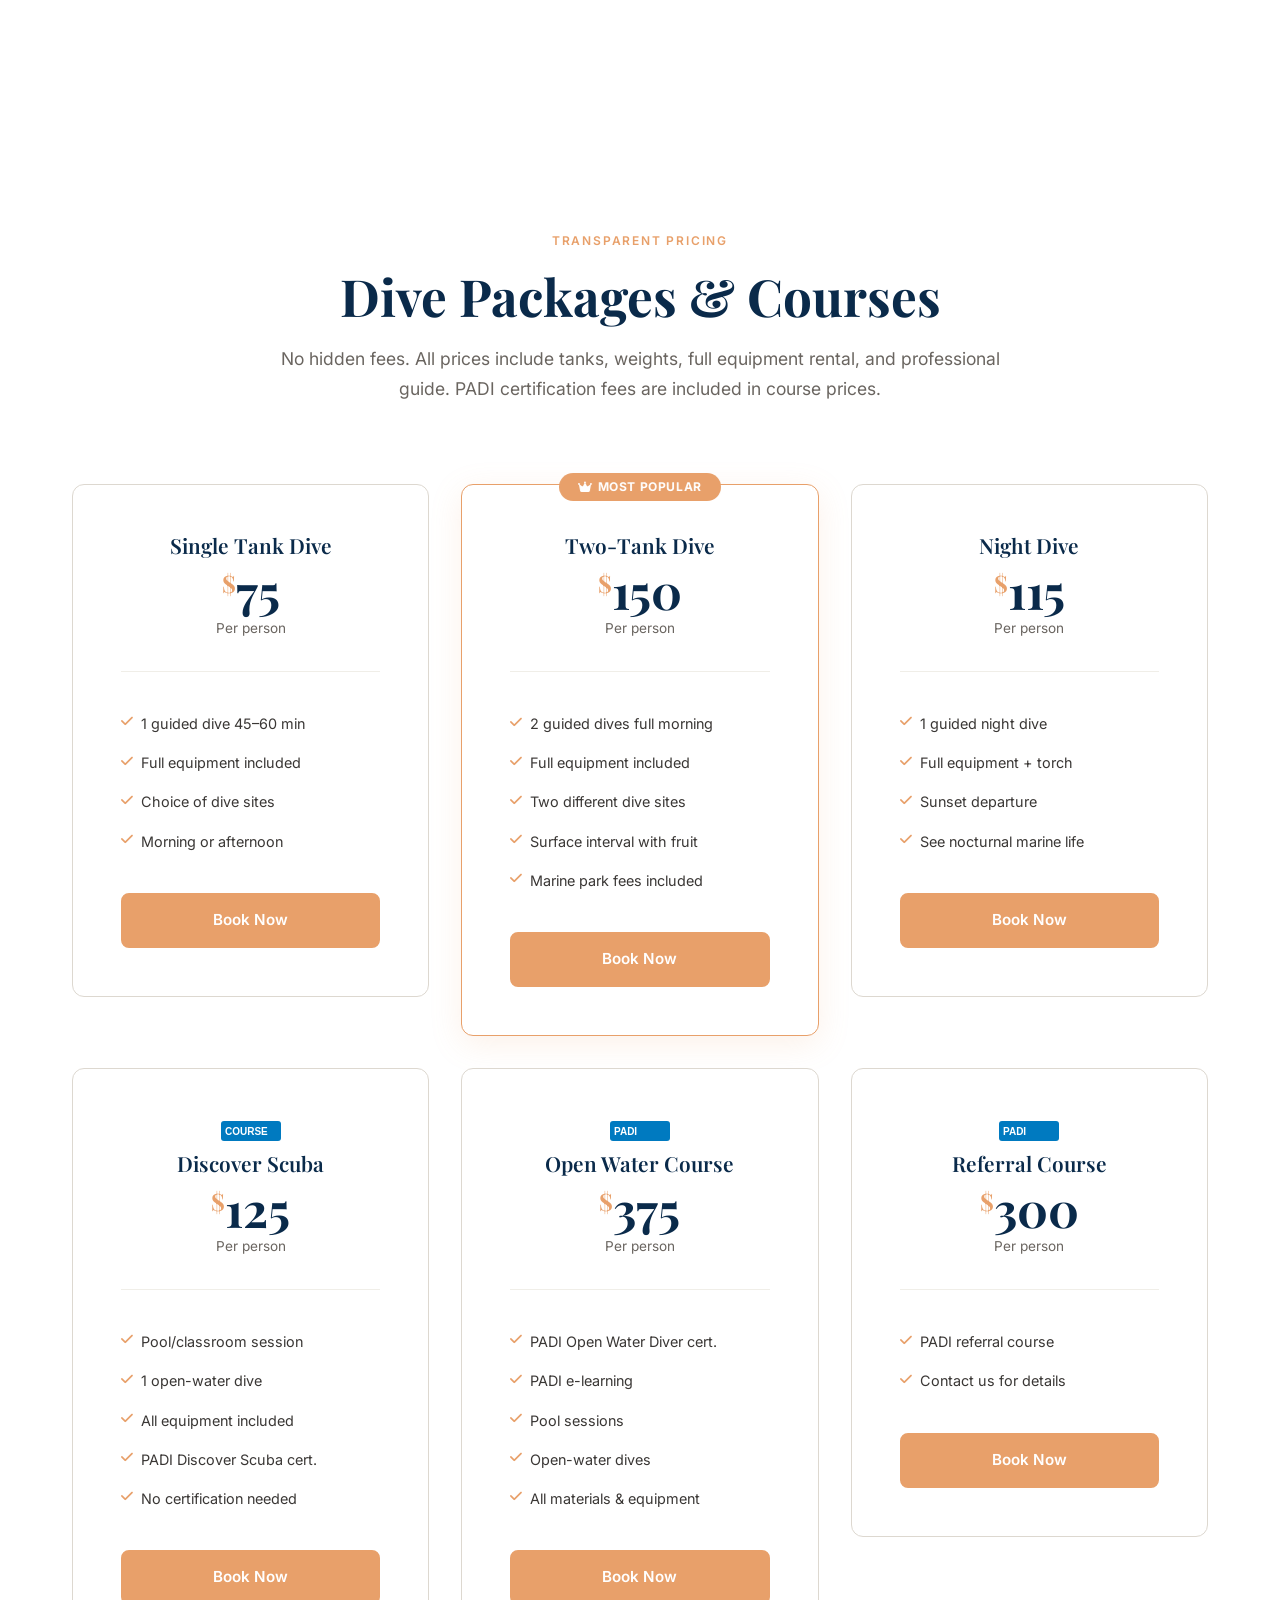
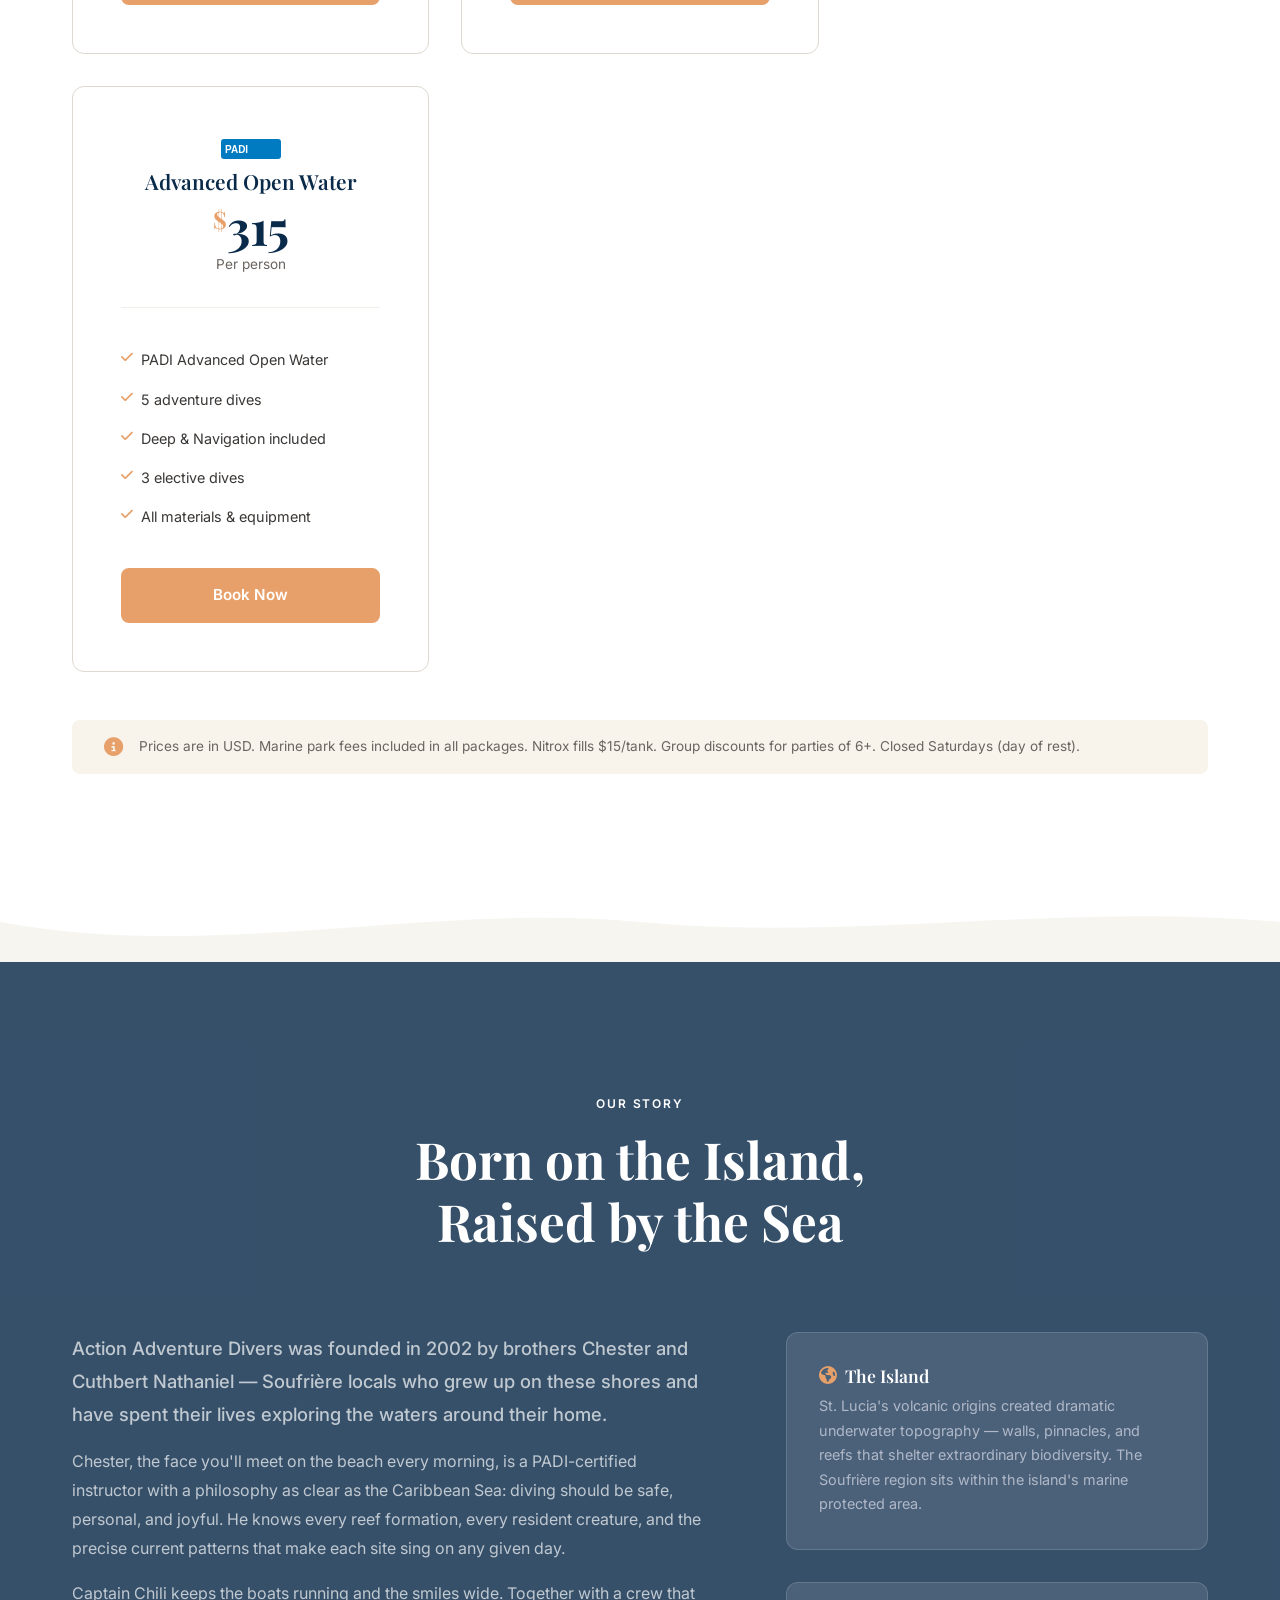
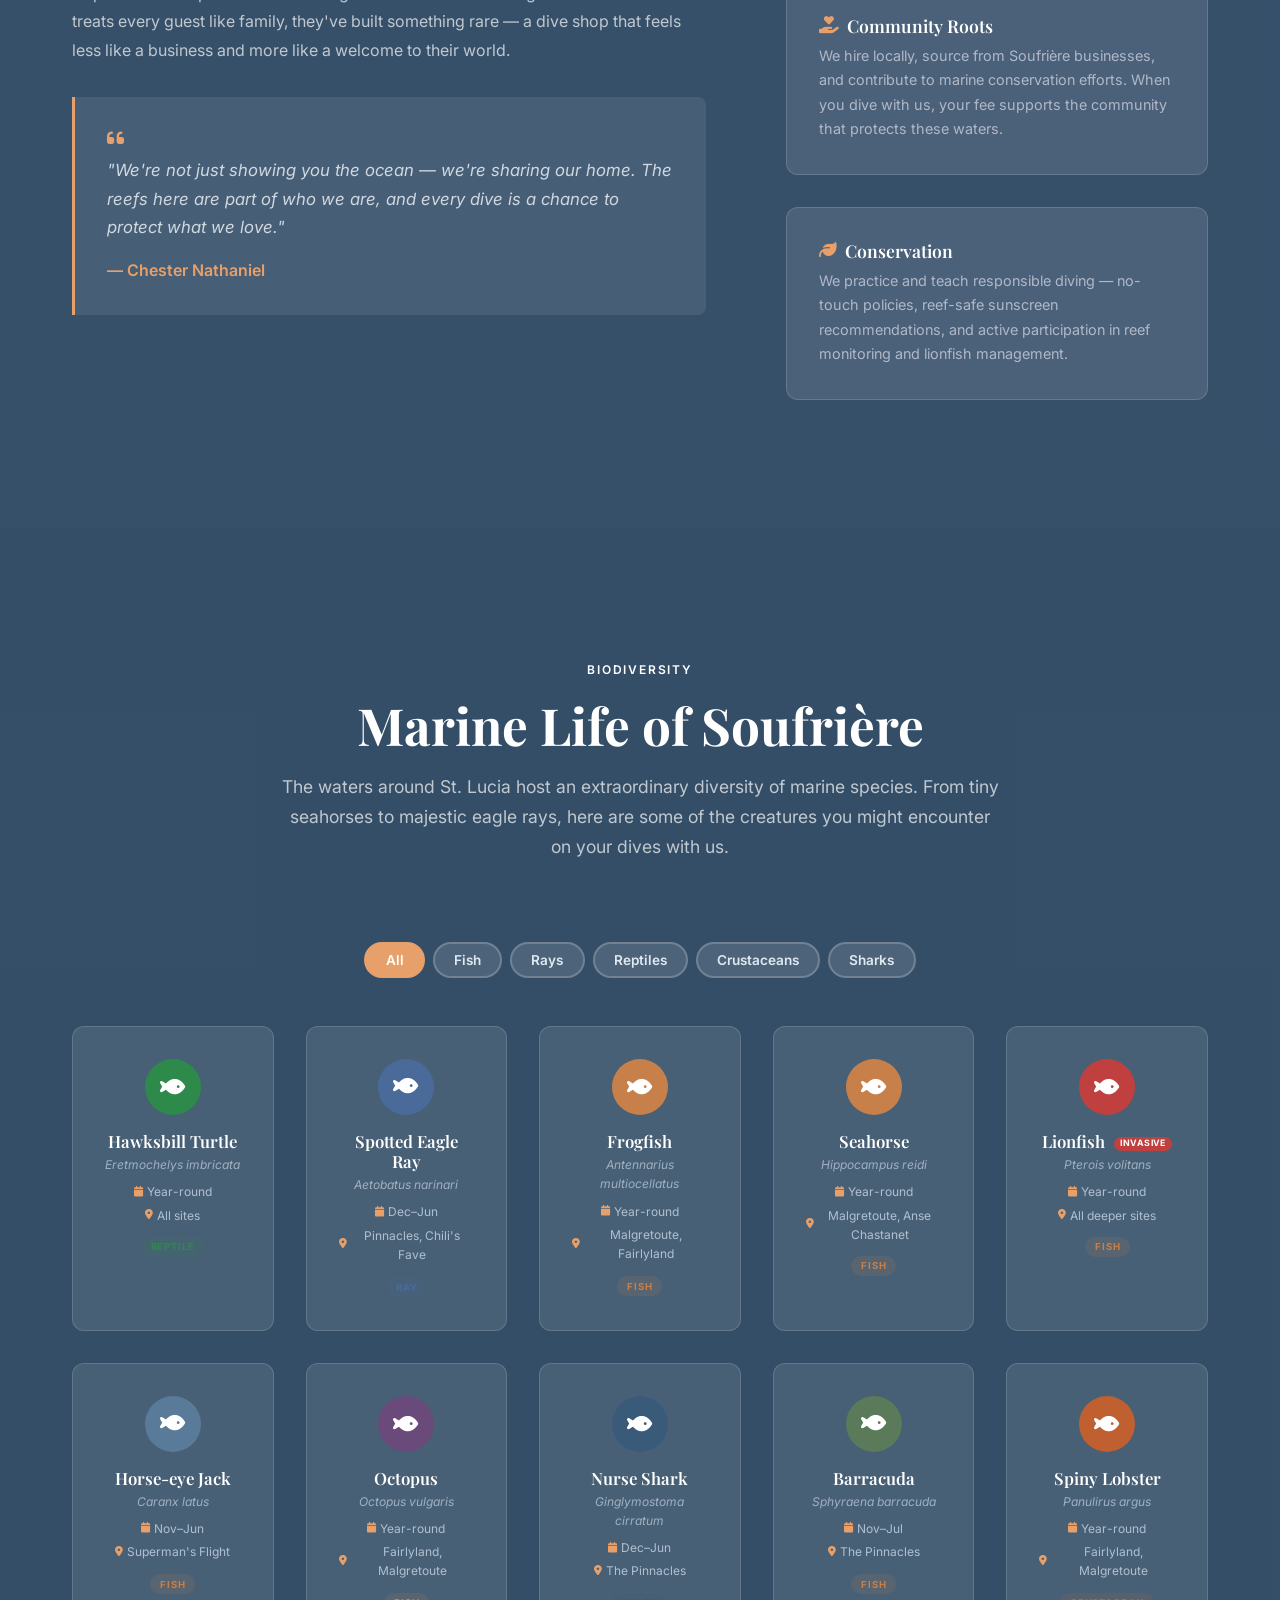
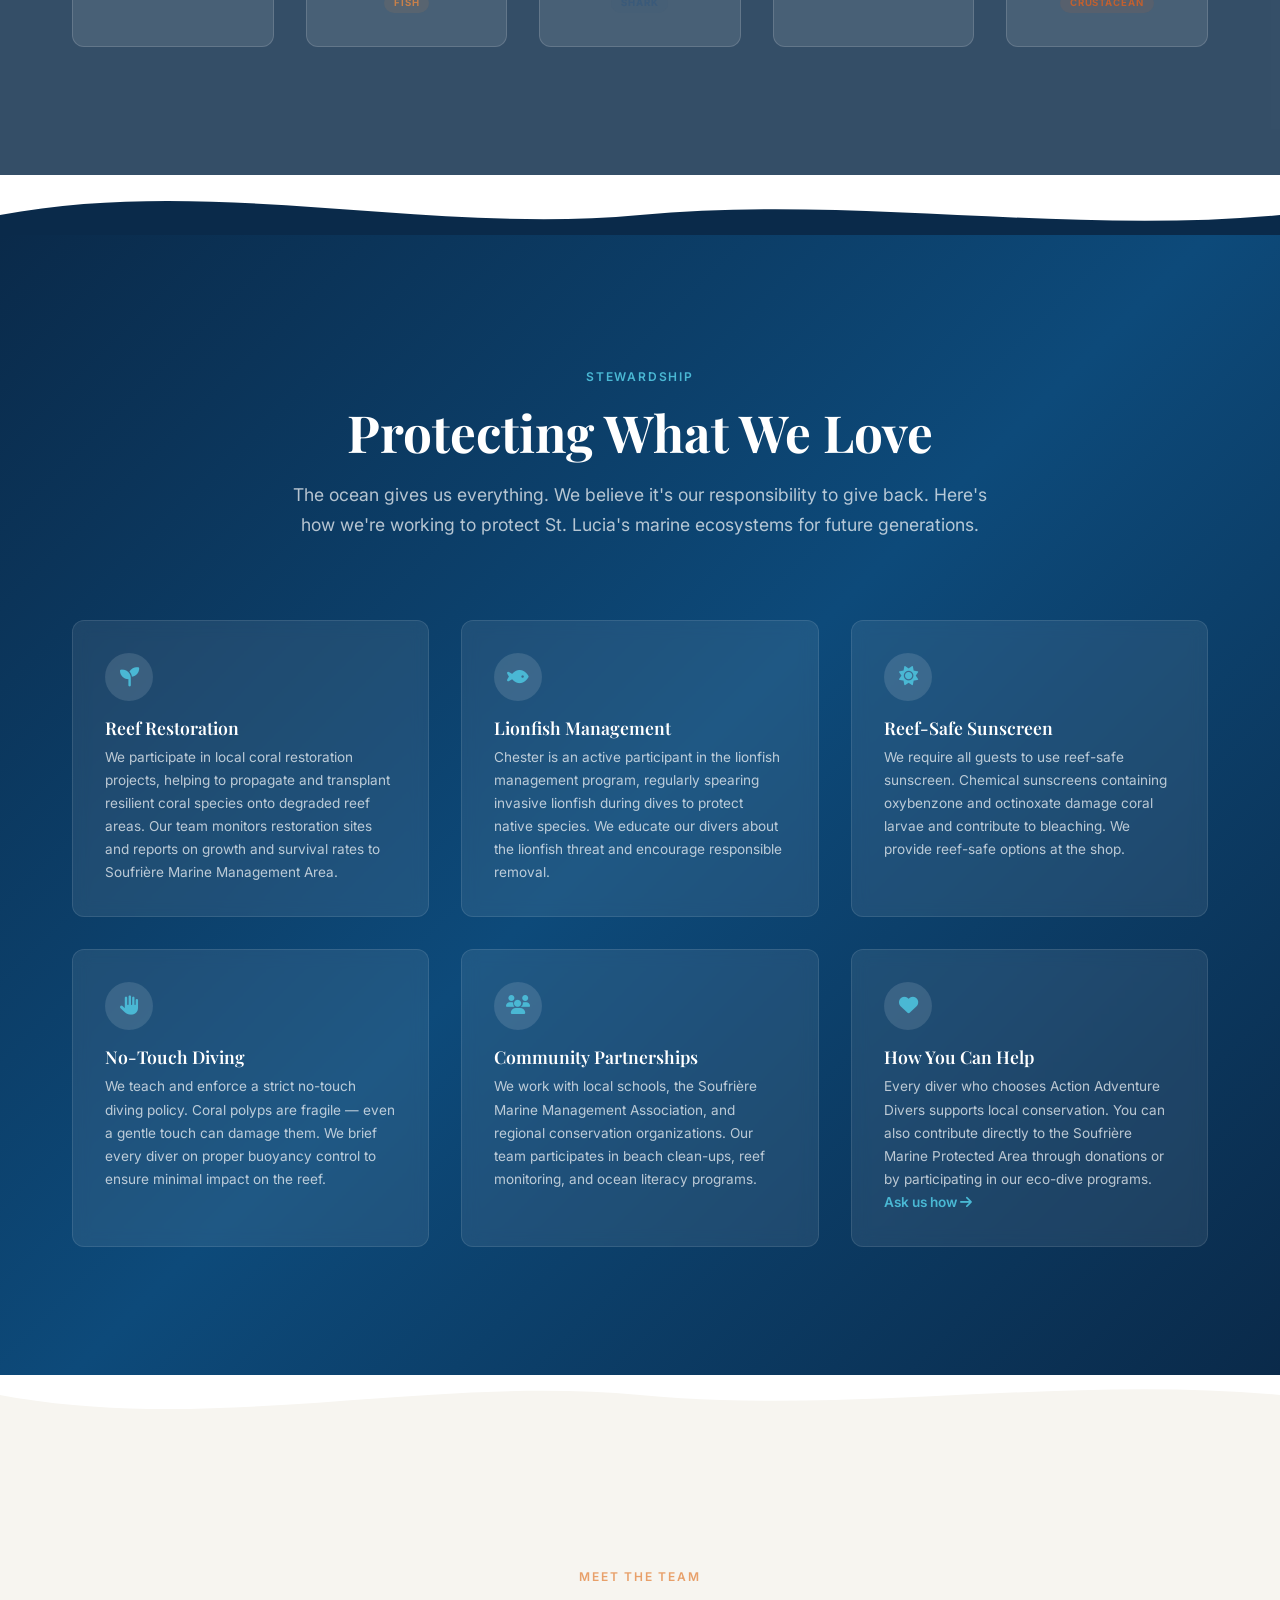
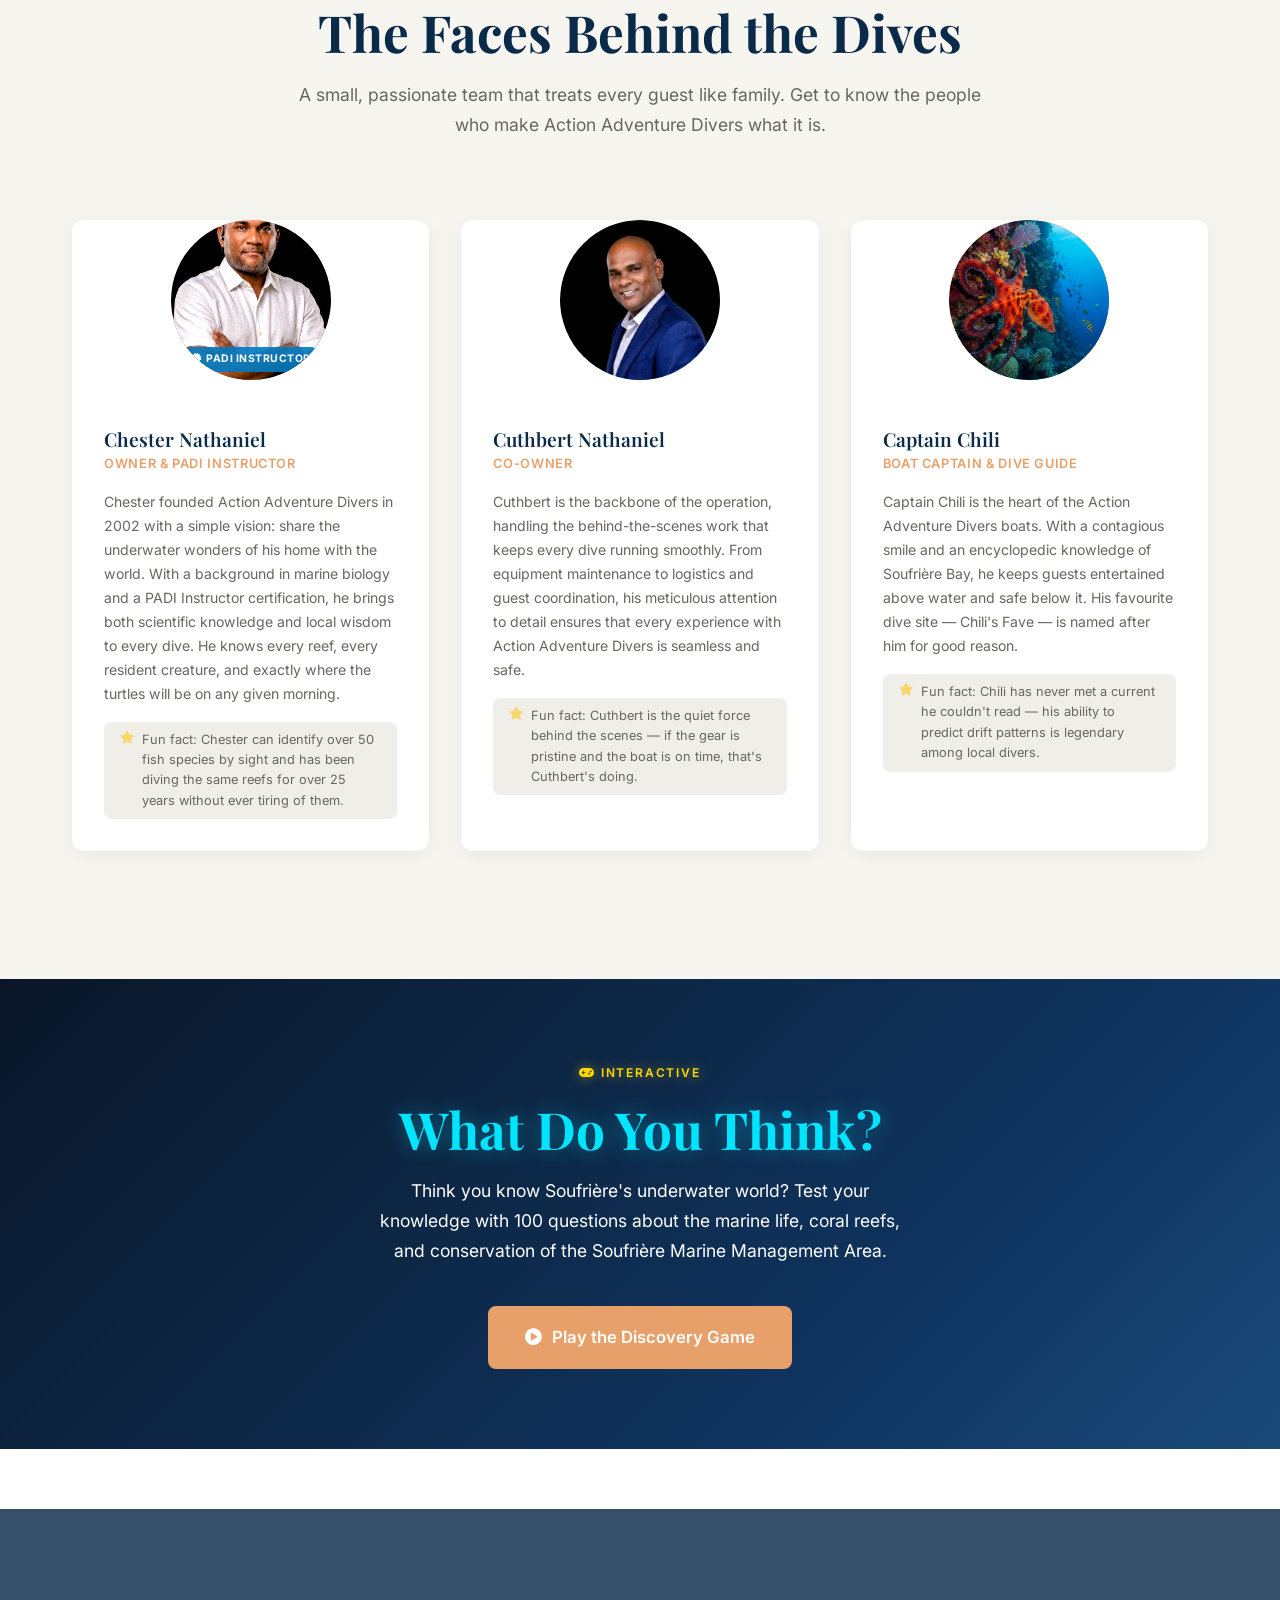
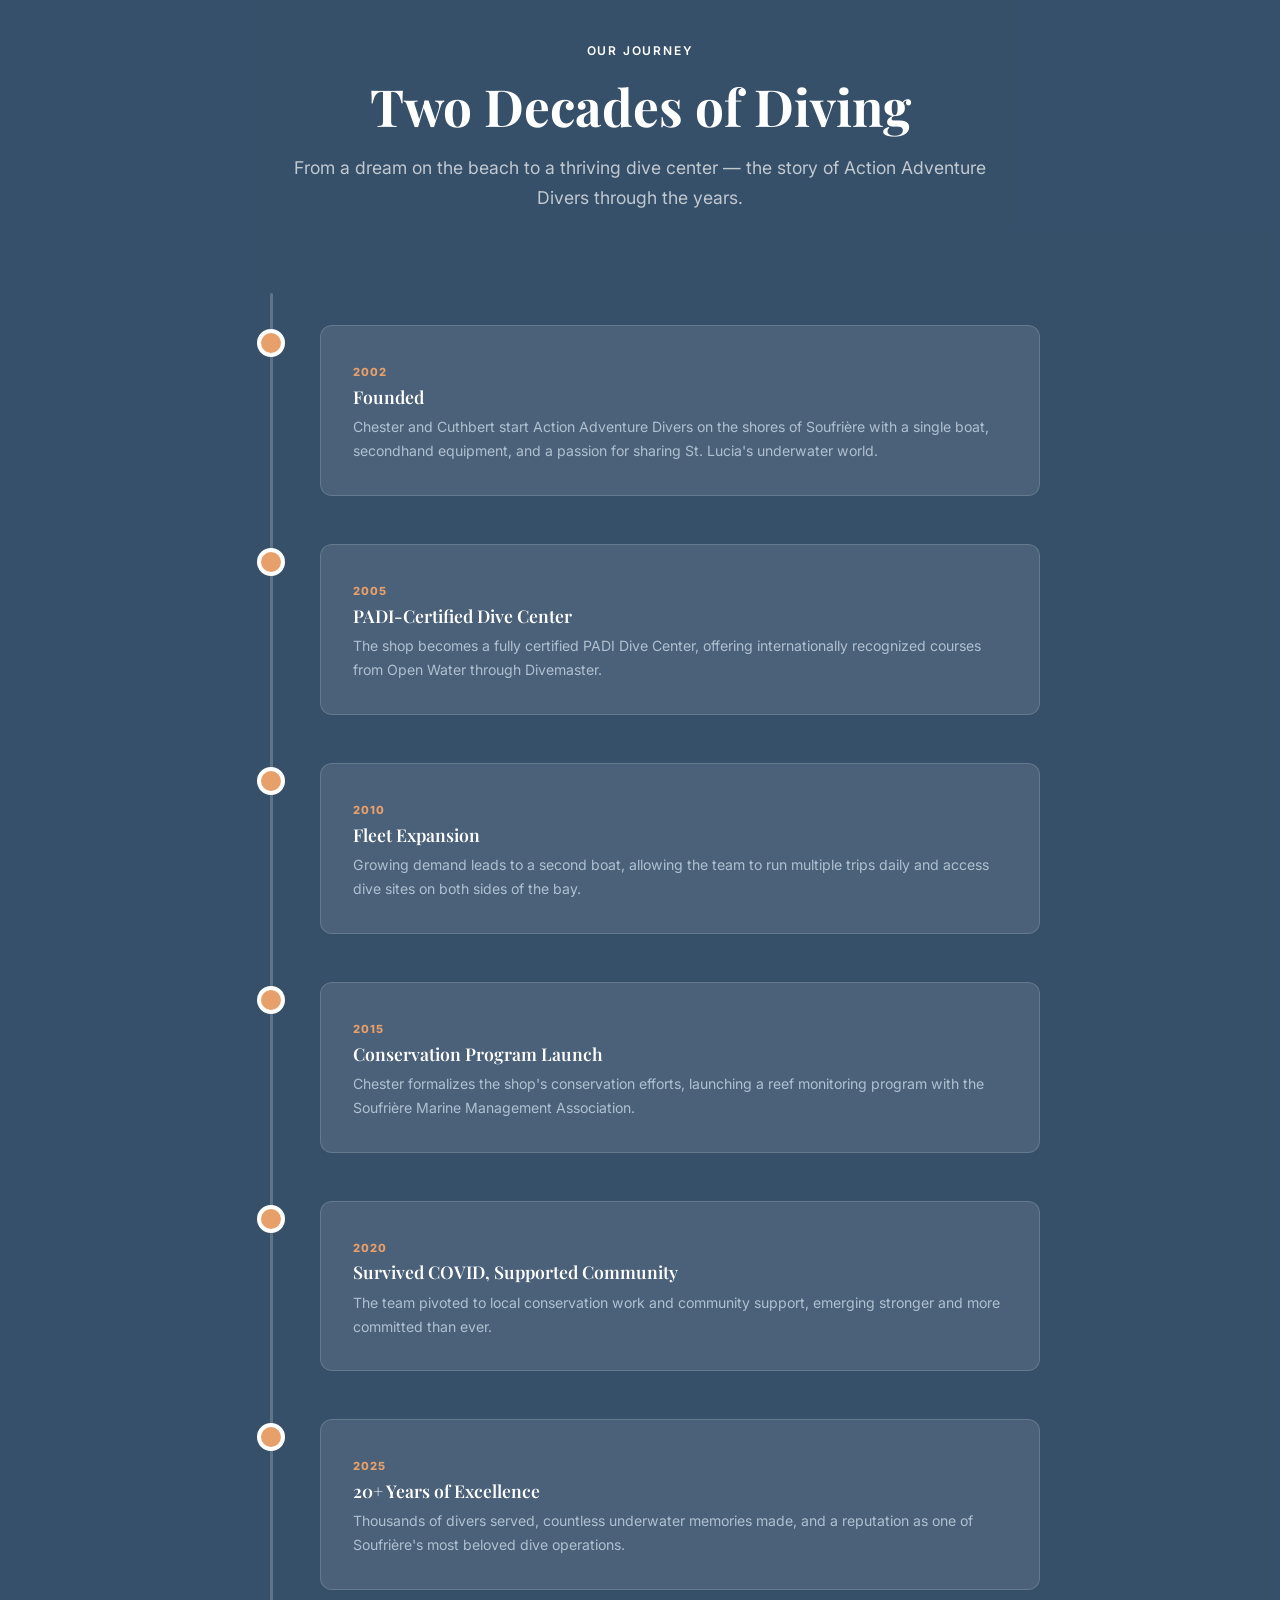
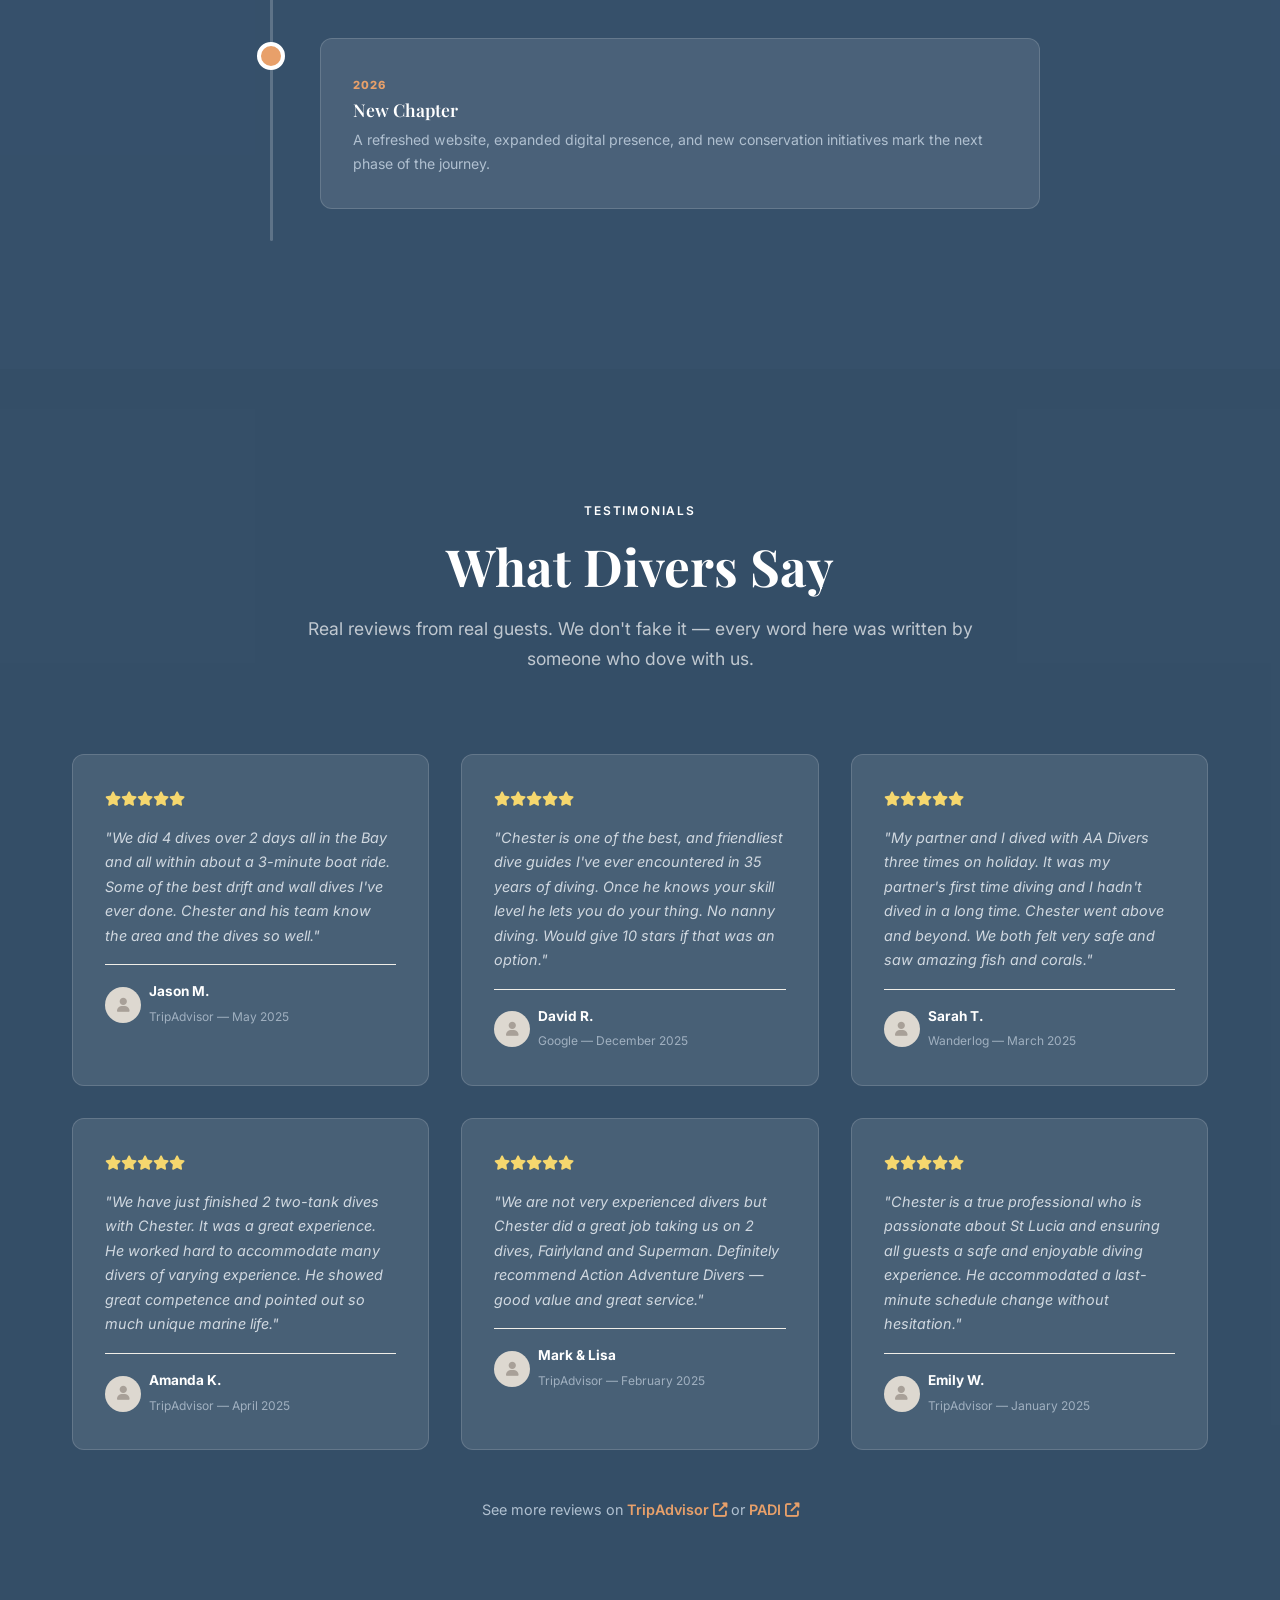
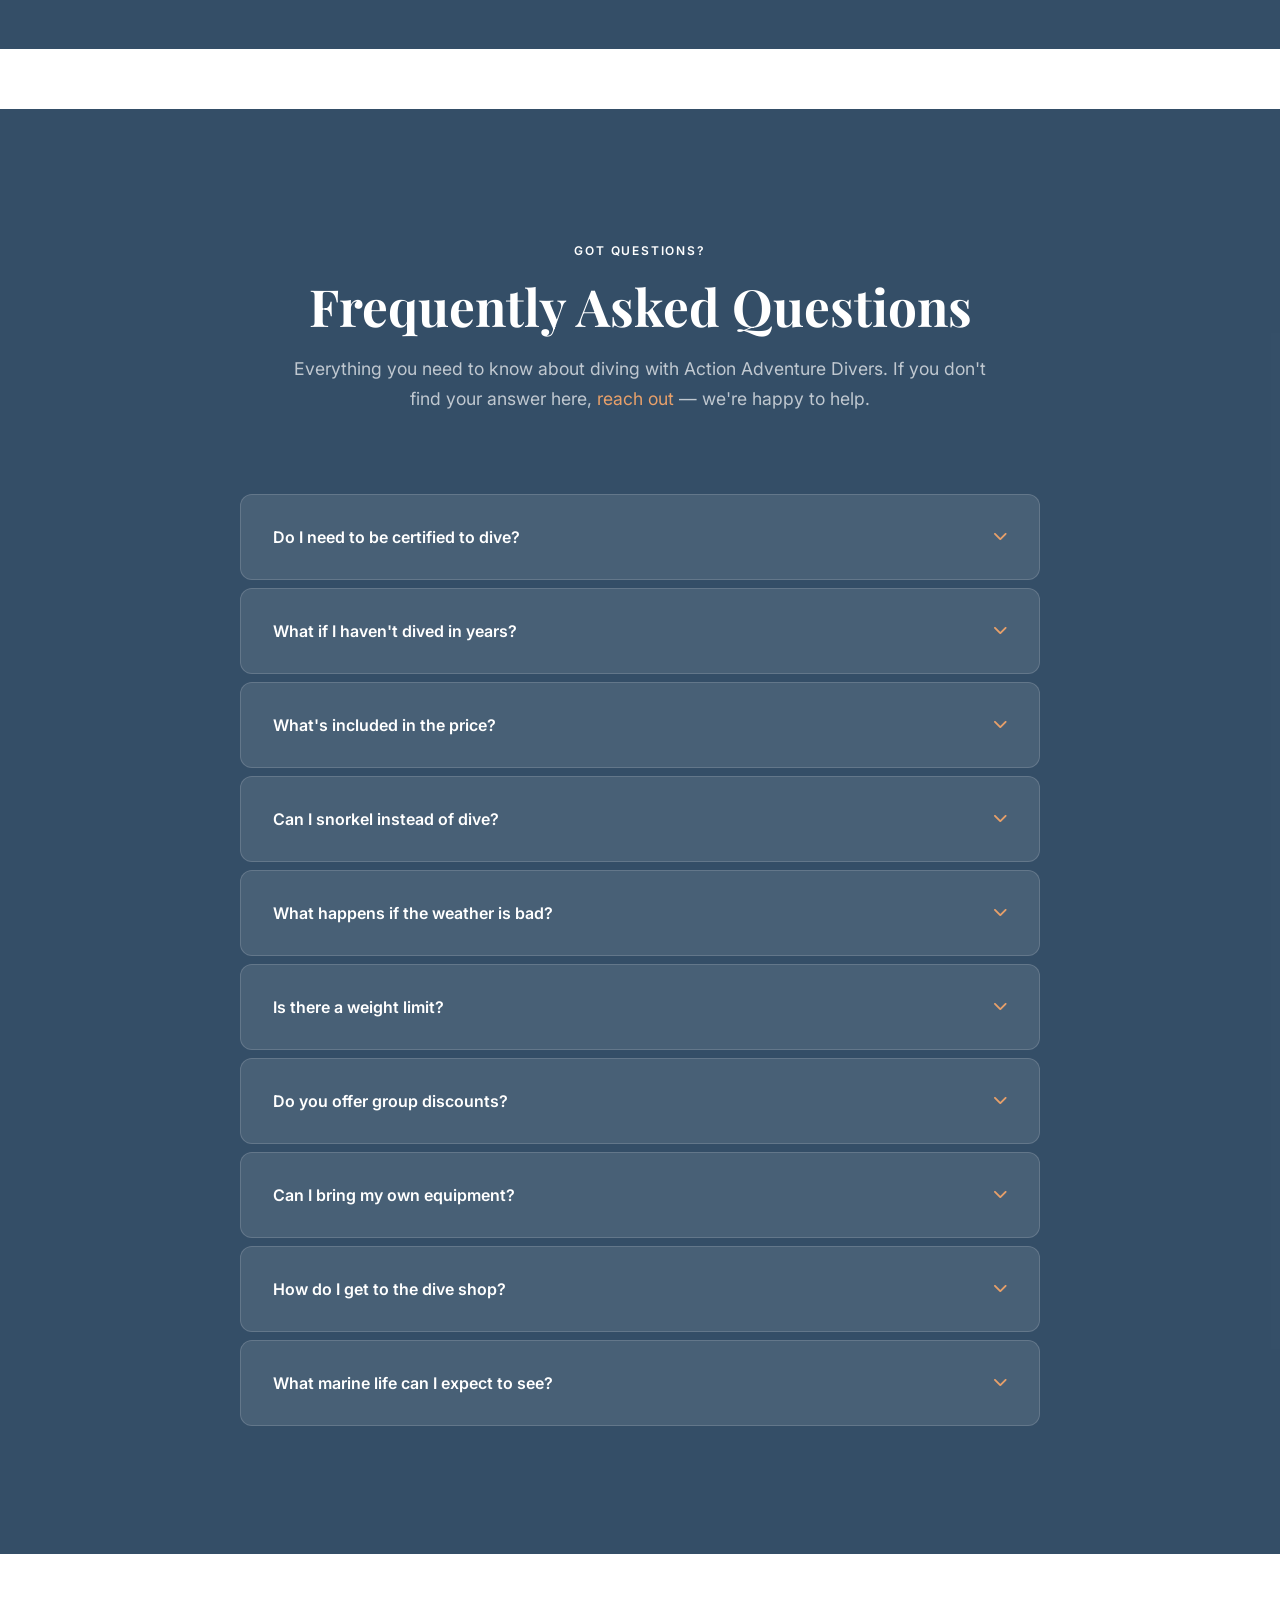
==== commit 36b43237: "Use moodmode underwater hero music" ====
--- a/index.html
+++ b/index.html
@@ -62,7 +62,7 @@
     <video class="hero-video" autoplay muted loop playsinline preload="metadata" poster="video/hero-bg-poster.jpg" aria-hidden="true">
       <source src="video/dive-9-2-23.mp4" type="video/mp4" />
     </video>
-    <audio id="heroAmbient" src="audio/aad-caribbean-steelpan-loop.mp3" loop preload="none"></audio>
+    <audio id="heroAmbient" src="audio/aad-underwater-moodmode.mp3" loop preload="none"></audio>
     <div class="hero-lighting" aria-hidden="true">
       <span class="hero-glow hero-glow--surface"></span>
       <span class="hero-glow hero-glow--reef"></span>
@@ -113,9 +113,9 @@
       <span>Scroll to explore</span>
       <i class="fas fa-chevron-down"></i>
     </div>
-    <button class="ambient-toggle" id="ambientToggle" type="button" aria-pressed="false" aria-label="Turn steel pan music on">
+    <button class="ambient-toggle" id="ambientToggle" type="button" aria-pressed="false" aria-label="Turn underwater music on">
       <i class="fas fa-volume-xmark" aria-hidden="true"></i>
-      <span class="ambient-toggle-label">Steel pan music off</span>
+      <span class="ambient-toggle-label">Underwater music off</span>
     </button>
   </section>
 
